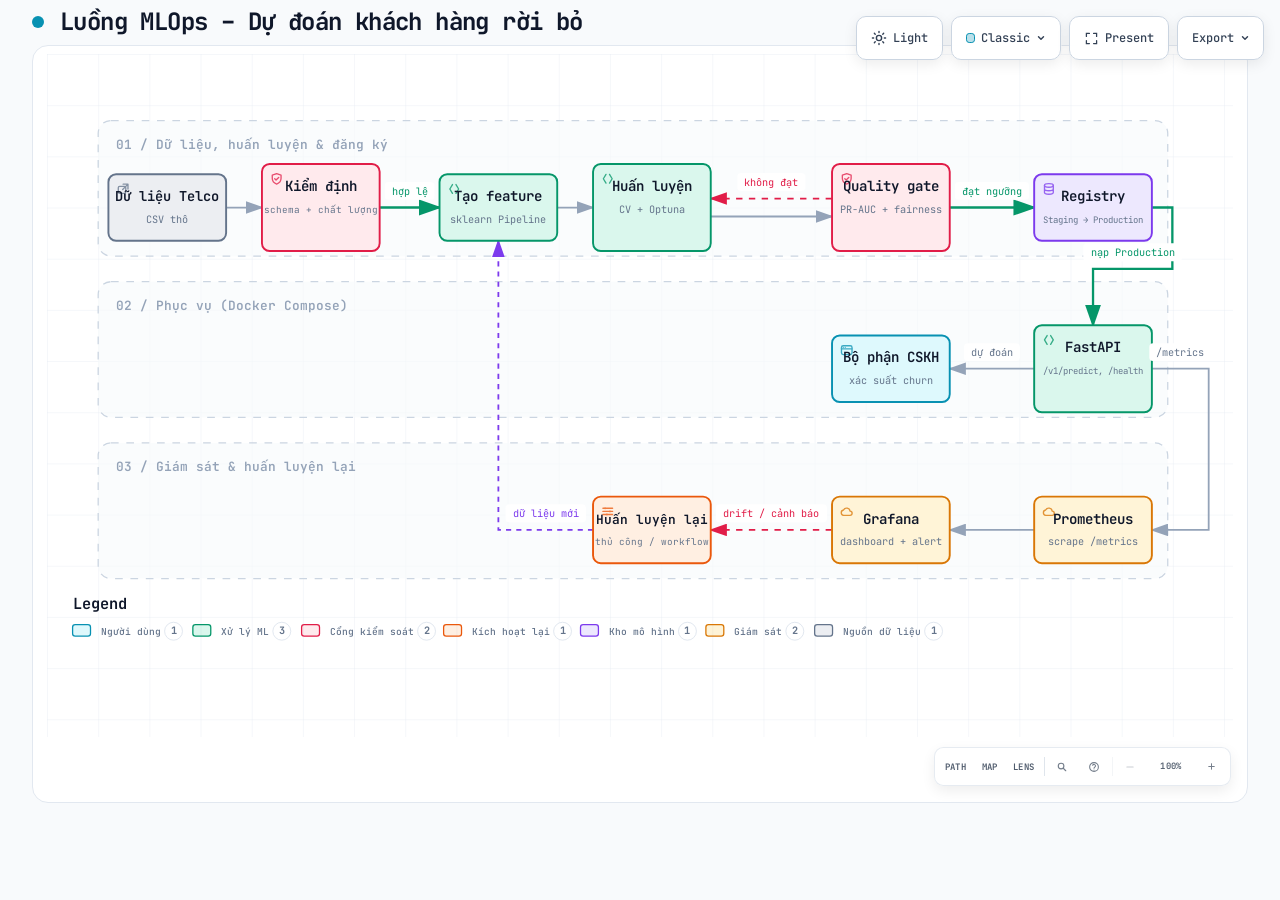
==== docs/mlops-flow.html @ de3ef6a4 "Initial project skeleton: training pipeline, API, compose stack, monitoring Co-Authored-By: Claude S" ====
<!DOCTYPE html>
<html lang="en" data-theme="dark" data-preset="classic">
<head>
  <meta charset="UTF-8">
  <meta name="viewport" content="width=device-width, initial-scale=1.0">
  <meta name="generator" content="archify 2.16.0">
  <title>Luồng MLOps – Dự đoán khách hàng rời bỏ Diagram</title>
  <script>
    // Resolve the theme before first paint so light-preference users don't
    // see a dark flash. The toolbar script below re-applies with UI state.
    (function () {
      try {
        var theme = null;
        try {
          var param = new URLSearchParams(window.location.search).get('theme');
          if (param === 'light' || param === 'dark') theme = param;
          if (new URLSearchParams(window.location.search).get('embed') === '1') {
            document.documentElement.setAttribute('data-embed', 'true');
          }
          if (new URLSearchParams(window.location.search).get('present') === '1') {
            document.documentElement.setAttribute('data-present', 'true');
          }
        } catch (_) {}
        if (!theme) {
          try { theme = localStorage.getItem('archify-theme'); } catch (_) {}
        }
        if (theme !== 'light' && theme !== 'dark') {
          theme = window.matchMedia('(prefers-color-scheme: light)').matches ? 'light' : 'dark';
        }
        document.documentElement.setAttribute('data-theme', theme);
      } catch (_) {}
    })();
  </script>
  <!-- Async font load: a blackholed network must not block first paint.
       The body font stack falls back to system monospace until it lands. -->
  <link rel="preconnect" href="https://fonts.gstatic.com" crossorigin>
  <link href="https://fonts.googleapis.com/css2?family=JetBrains+Mono:wght@400;500;600;700&display=swap"
        rel="stylesheet" media="print" onload="this.media='all'">
  <noscript>
    <link href="https://fonts.googleapis.com/css2?family=JetBrains+Mono:wght@400;500;600;700&display=swap" rel="stylesheet">
  </noscript>
  <style>
    /* ==========================================================
       THEME VARIABLES — switch by toggling [data-theme] on <html>
       ========================================================== */
    :root,
    [data-theme="dark"] {
      --bg: #020617;
      --grid: #1e293b;
      --text: #ffffff;
      --text-muted: #94a3b8;
      --text-dim: #475569;
      /* UI chrome and menu hints need more contrast than SVG .t-dim accents */
      --text-faint: #7d8da1;

      --panel: rgba(15, 23, 42, 0.5);
      --panel-border: #1e293b;
      --lane-fill: rgba(15, 23, 42, 0.22);
      --lane-stroke: #334155;

      --arrow: #64748b;
      --arrow-emphasis: #34d399;

      /* Opaque mask color used behind semi-transparent component fills
         so the arrows drawn underneath are properly hidden. */
      --mask: #0f172a;

      --frontend-fill:    rgba(8, 51, 68, 0.4);
      --frontend-stroke:  #22d3ee;
      --backend-fill:     rgba(6, 78, 59, 0.4);
      --backend-stroke:   #34d399;
      --database-fill:    rgba(76, 29, 149, 0.4);
      --database-stroke:  #a78bfa;
      --cloud-fill:       rgba(120, 53, 15, 0.3);
      --cloud-stroke:     #fbbf24;
      --security-fill:    rgba(136, 19, 55, 0.4);
      --security-stroke:  #fb7185;
      --messagebus-fill:  rgba(251, 146, 60, 0.3);
      --messagebus-stroke:#fb923c;
      --external-fill:    rgba(30, 41, 59, 0.5);
      --external-stroke:  #94a3b8;

      --toolbar-bg:       rgba(15, 23, 42, 0.8);
      --toolbar-border:   #334155;
      --toolbar-text:     #e2e8f0;
      --toolbar-hover:    rgba(15, 23, 42, 0.95);
      --toolbar-menu-bg:  #0f172a;
    }

    [data-theme="light"] {
      --bg: #f8fafc;
      --grid: #e2e8f0;
      --text: #0f172a;
      --text-muted: #64748b;
      --text-dim: #94a3b8;
      --text-faint: #64748b;

      --panel: #ffffff;
      --panel-border: #e2e8f0;
      --lane-fill: rgba(248, 250, 252, 0.65);
      --lane-stroke: #cbd5e1;

      --arrow: #94a3b8;
      --arrow-emphasis: #059669;

      --mask: #ffffff;

      --frontend-fill:    rgba(34, 211, 238, 0.15);
      --frontend-stroke:  #0891b2;
      --backend-fill:     rgba(52, 211, 153, 0.18);
      --backend-stroke:   #059669;
      --database-fill:    rgba(167, 139, 250, 0.2);
      --database-stroke:  #7c3aed;
      --cloud-fill:       rgba(251, 191, 36, 0.18);
      --cloud-stroke:     #d97706;
      --security-fill:    rgba(251, 113, 133, 0.15);
      --security-stroke:  #e11d48;
      --messagebus-fill:  rgba(251, 146, 60, 0.15);
      --messagebus-stroke:#ea580c;
      --external-fill:    rgba(148, 163, 184, 0.18);
      --external-stroke:  #64748b;

      --toolbar-bg:       rgba(255, 255, 255, 0.92);
      --toolbar-border:   #cbd5e1;
      --toolbar-text:     #334155;
      --toolbar-hover:    #ffffff;
      --toolbar-menu-bg:  #ffffff;
    }

    /* ==========================================================
       SIGNAL FLOW — an opt-in, motion-forward visual preset.
       The variables also target a standalone exported SVG, whose
       root carries data-preset and data-theme directly.
       ========================================================== */
    [data-preset="signal-flow"][data-theme="dark"] {
      --bg: #030711;
      --grid: #15233a;
      --panel: rgba(6, 14, 28, 0.78);
      --panel-border: #1d3350;
      --lane-fill: rgba(9, 22, 40, 0.5);
      --lane-stroke: #2c4564;
      --text: #f5fbff;
      --text-muted: #9eb0c7;
      --text-dim: #52667f;
      --text-faint: #7890ad;
      --mask: #07101e;
      --frontend-fill: rgba(6, 182, 212, 0.14);
      --frontend-stroke: #67e8f9;
      --backend-fill: rgba(16, 185, 129, 0.14);
      --backend-stroke: #5eead4;
      --database-fill: rgba(139, 92, 246, 0.16);
      --database-stroke: #c4b5fd;
      --cloud-fill: rgba(245, 158, 11, 0.13);
      --cloud-stroke: #fcd34d;
      --security-fill: rgba(244, 63, 94, 0.13);
      --security-stroke: #fda4af;
      --messagebus-fill: rgba(249, 115, 22, 0.13);
      --messagebus-stroke: #fdba74;
      --external-fill: rgba(71, 85, 105, 0.24);
      --external-stroke: #a5b4c7;
      --arrow: #7890ad;
      --arrow-emphasis: #2dd4bf;
      --toolbar-bg: rgba(7, 16, 30, 0.86);
      --toolbar-border: #29415f;
      --toolbar-menu-bg: #07101e;
    }

    [data-preset="signal-flow"][data-theme="light"] {
      --bg: #f4f9fc;
      --grid: #d4e5ee;
      --panel: rgba(255, 255, 255, 0.82);
      --panel-border: #bfd5e2;
      --lane-fill: rgba(232, 243, 248, 0.62);
      --lane-stroke: #a9c5d5;
      --text: #102638;
      --text-muted: #587287;
      --text-dim: #8aa2b4;
      --text-faint: #668397;
      --mask: #ffffff;
      --frontend-fill: rgba(6, 182, 212, 0.09);
      --frontend-stroke: #0789a1;
      --backend-fill: rgba(5, 150, 105, 0.09);
      --backend-stroke: #087f69;
      --database-fill: rgba(124, 58, 237, 0.09);
      --database-stroke: #7254c7;
      --cloud-fill: rgba(217, 119, 6, 0.08);
      --cloud-stroke: #b9670b;
      --security-fill: rgba(225, 29, 72, 0.08);
      --security-stroke: #c53a59;
      --messagebus-fill: rgba(234, 88, 12, 0.08);
      --messagebus-stroke: #c65f27;
      --external-fill: rgba(100, 116, 139, 0.1);
      --external-stroke: #607a8c;
      --arrow: #7b97aa;
      --arrow-emphasis: #0d9488;
    }

    /* ==========================================================
       BLUEPRINT — a review-first drafting preset for deployment,
       infrastructure, and technical design documentation. It keeps
       the same semantic palette and geometry while trading glow for
       precise grid contrast, squared materials, and drafting marks.
       ========================================================== */
    [data-preset="blueprint"][data-theme="dark"] {
      --bg: #06131f;
      --grid: #17425a;
      --panel: rgba(7, 27, 43, 0.9);
      --panel-border: #27627f;
      --lane-fill: rgba(10, 43, 66, 0.36);
      --lane-stroke: #34799a;
      --text: #e3f6ff;
      --text-muted: #91b8ca;
      --text-dim: #557e92;
      --text-faint: #739caf;
      --mask: #0a2031;
      --frontend-fill: rgba(26, 157, 193, 0.14);
      --frontend-stroke: #66d9ef;
      --backend-fill: rgba(31, 155, 124, 0.13);
      --backend-stroke: #69dfbd;
      --database-fill: rgba(120, 105, 196, 0.14);
      --database-stroke: #b4a8ff;
      --cloud-fill: rgba(197, 145, 43, 0.13);
      --cloud-stroke: #ffd166;
      --security-fill: rgba(199, 76, 104, 0.13);
      --security-stroke: #ff8da1;
      --messagebus-fill: rgba(207, 112, 49, 0.13);
      --messagebus-stroke: #ffad66;
      --external-fill: rgba(84, 119, 139, 0.18);
      --external-stroke: #a7cad9;
      --arrow: #78a3b7;
      --arrow-emphasis: #64dfc1;
      --toolbar-bg: rgba(7, 28, 45, 0.92);
      --toolbar-border: #34799a;
      --toolbar-text: #d8f3ff;
      --toolbar-hover: rgba(18, 58, 83, 0.95);
      --toolbar-menu-bg: #0a2031;
    }

    [data-preset="blueprint"][data-theme="light"] {
      --bg: #edf7fa;
      --grid: #b5d5e1;
      --panel: rgba(249, 253, 255, 0.94);
      --panel-border: #78aabd;
      --lane-fill: rgba(210, 232, 240, 0.42);
      --lane-stroke: #83b2c4;
      --text: #123344;
      --text-muted: #4e7486;
      --text-dim: #86a6b4;
      --text-faint: #668c9d;
      --mask: #f9fdff;
      --frontend-fill: rgba(8, 145, 178, 0.08);
      --frontend-stroke: #087f9c;
      --backend-fill: rgba(5, 128, 101, 0.08);
      --backend-stroke: #08755f;
      --database-fill: rgba(100, 75, 180, 0.08);
      --database-stroke: #6757a8;
      --cloud-fill: rgba(181, 120, 15, 0.08);
      --cloud-stroke: #a86609;
      --security-fill: rgba(190, 48, 80, 0.07);
      --security-stroke: #b32f50;
      --messagebus-fill: rgba(196, 81, 22, 0.07);
      --messagebus-stroke: #b65120;
      --external-fill: rgba(79, 112, 128, 0.08);
      --external-stroke: #506f7e;
      --arrow: #6d93a5;
      --arrow-emphasis: #087f69;
      --toolbar-bg: rgba(247, 252, 254, 0.94);
      --toolbar-border: #8ab5c5;
      --toolbar-text: #294f61;
      --toolbar-hover: #ffffff;
      --toolbar-menu-bg: #f9fdff;
    }

    /* ==========================================================
       EDITORIAL — a warm, publication-minded preset for design
       reviews, launch notes, and documentation. The diagram keeps
       the same semantic palette and exact geometry, but trades
       software chrome for paper, ink, ruled structure, and one
       restrained vermilion accent.
       ========================================================== */
    [data-preset="editorial"][data-theme="dark"] {
      --bg: #181611;
      --grid: #39342a;
      --panel: rgba(35, 31, 24, 0.96);
      --panel-border: #625a4a;
      --lane-fill: rgba(52, 46, 35, 0.46);
      --lane-stroke: #726957;
      --text: #f4eddf;
      --text-muted: #b9ae9b;
      --text-dim: #776e60;
      --text-faint: #9d917e;
      --mask: #231f18;
      --frontend-fill: rgba(43, 133, 142, 0.16);
      --frontend-stroke: #7fc6c7;
      --backend-fill: rgba(63, 132, 92, 0.16);
      --backend-stroke: #8fc29e;
      --database-fill: rgba(117, 91, 141, 0.17);
      --database-stroke: #c0a4d0;
      --cloud-fill: rgba(170, 119, 49, 0.16);
      --cloud-stroke: #d8ad68;
      --security-fill: rgba(157, 69, 65, 0.17);
      --security-stroke: #df9085;
      --messagebus-fill: rgba(174, 79, 42, 0.16);
      --messagebus-stroke: #df946f;
      --external-fill: rgba(126, 115, 96, 0.18);
      --external-stroke: #b8ad99;
      --arrow: #948978;
      --arrow-emphasis: #dd6b3d;
      --toolbar-bg: rgba(35, 31, 24, 0.92);
      --toolbar-border: #625a4a;
      --toolbar-text: #eee5d5;
      --toolbar-hover: #302a20;
      --toolbar-menu-bg: #231f18;
    }

    [data-preset="editorial"][data-theme="light"] {
      --bg: #f2eee5;
      --grid: #d8d0c2;
      --panel: rgba(251, 248, 241, 0.97);
      --panel-border: #c4b9a6;
      --lane-fill: rgba(229, 221, 207, 0.42);
      --lane-stroke: #b8aa94;
      --text: #242018;
      --text-muted: #6f6658;
      --text-dim: #a09788;
      --text-faint: #817767;
      --mask: #fbf8f1;
      --frontend-fill: rgba(31, 117, 126, 0.09);
      --frontend-stroke: #287e84;
      --backend-fill: rgba(42, 119, 75, 0.09);
      --backend-stroke: #397b53;
      --database-fill: rgba(105, 75, 130, 0.09);
      --database-stroke: #765d86;
      --cloud-fill: rgba(157, 103, 31, 0.1);
      --cloud-stroke: #9a671f;
      --security-fill: rgba(153, 58, 52, 0.09);
      --security-stroke: #9e463f;
      --messagebus-fill: rgba(182, 70, 27, 0.09);
      --messagebus-stroke: #ad4b25;
      --external-fill: rgba(101, 91, 75, 0.09);
      --external-stroke: #746b5e;
      --arrow: #8a806f;
      --arrow-emphasis: #bb4c23;
      --toolbar-bg: rgba(251, 248, 241, 0.94);
      --toolbar-border: #c4b9a6;
      --toolbar-text: #40392f;
      --toolbar-hover: #fffdf8;
      --toolbar-menu-bg: #fbf8f1;
    }

    * { margin: 0; padding: 0; box-sizing: border-box; }

    body {
      font-family: 'JetBrains Mono', ui-monospace, SFMono-Regular, Menlo, Consolas, 'DejaVu Sans Mono', 'Liberation Mono', 'Noto Sans Mono CJK SC', 'PingFang SC', 'Hiragino Sans GB', 'Microsoft YaHei', monospace;
      background: var(--bg);
      min-height: 100vh;
      padding: 2rem;
      color: var(--text);
      transition: background 0.2s ease, color 0.2s ease;
    }

    html[data-preset="signal-flow"] body {
      background-image:
        radial-gradient(circle at 18% -8%, rgba(34, 211, 238, 0.14), transparent 34rem),
        radial-gradient(circle at 92% 18%, rgba(139, 92, 246, 0.12), transparent 30rem);
      background-attachment: fixed;
    }
    html[data-preset="signal-flow"][data-theme="light"] body {
      background-image:
        radial-gradient(circle at 18% -8%, rgba(6, 182, 212, 0.12), transparent 34rem),
        radial-gradient(circle at 92% 18%, rgba(139, 92, 246, 0.08), transparent 30rem);
    }
    html[data-preset="blueprint"] body {
      background-image:
        linear-gradient(var(--grid) 1px, transparent 1px),
        linear-gradient(90deg, var(--grid) 1px, transparent 1px);
      background-size: 32px 32px;
      background-position: -1px -1px;
      background-attachment: fixed;
    }
    html[data-preset="editorial"] body {
      background-image:
        linear-gradient(90deg, transparent 0, transparent 5.4rem, color-mix(in srgb, var(--security-stroke) 18%, transparent) 5.4rem, color-mix(in srgb, var(--security-stroke) 18%, transparent) calc(5.4rem + 1px), transparent calc(5.4rem + 1px)),
        repeating-linear-gradient(0deg, transparent 0, transparent 31px, color-mix(in srgb, var(--grid) 36%, transparent) 31px, color-mix(in srgb, var(--grid) 36%, transparent) 32px);
      background-attachment: fixed;
    }

    /* Gallery/embed mode keeps the generated artifact as the source of truth
       while presenting only its diagram surface inside a proof card. */
    html[data-embed="true"] body {
      min-height: 0;
      padding: 0;
      overflow: hidden;
      background: var(--bg);
      background-image: none;
    }
    html[data-embed="true"] .toolbar,
    html[data-embed="true"] .header,
    html[data-embed="true"] .cards,
    html[data-embed="true"] .diagram-nav,
    html[data-embed="true"] .overview-map,
    html[data-embed="true"] .focus-chip,
    html[data-embed="true"] .route-probe,
    html[data-embed="true"] .semantic-lens,
    html[data-embed="true"] .diagram-guide,
    html[data-embed="true"] .node-finder,
    html[data-embed="true"] .guided-views { display: none !important; }
    html[data-embed="true"] .container { max-width: none; }
    html[data-embed="true"] .diagram-container {
      padding: 0.5rem;
      border: 0;
      border-radius: 0;
      box-shadow: none;
    }
    html[data-embed="true"] .diagram-container svg { min-width: 0; }

    /* Share Chapter Cue lives in the HTML viewer layer, not inside the SVG.
       It gives one-shot embeds a title, authored note, truthful stop order,
       and lifecycle state while canonical diagram geometry stays untouched. */
    .share-chapter-cue { display: none; }
    html[data-embed="true"][data-share-playback="true"] .share-chapter-cue:not([hidden]),
    html[data-embed="true"][data-share-moment="true"] .share-chapter-cue:not([hidden]) {
      position: absolute;
      z-index: 18;
      top: 0.85rem;
      left: 50%;
      display: grid;
      grid-template-columns: auto minmax(9rem, 13.5rem) minmax(0, 1fr);
      align-items: center;
      gap: 0.45rem 0.85rem;
      width: min(52rem, calc(100% - 1.5rem));
      min-height: 3.35rem;
      padding: 0.55rem 0.75rem 0.65rem;
      overflow: hidden;
      border: 1px solid color-mix(in srgb, var(--frontend-stroke) 42%, var(--toolbar-border));
      border-radius: 0.75rem;
      background:
        linear-gradient(115deg, color-mix(in srgb, var(--frontend-fill) 52%, transparent), transparent 45%),
        color-mix(in srgb, var(--toolbar-menu-bg) 92%, transparent);
      color: var(--toolbar-text);
      box-shadow: 0 14px 42px rgba(0, 0, 0, 0.3), inset 0 1px 0 rgba(255, 255, 255, 0.045);
      backdrop-filter: blur(16px);
      pointer-events: none;
      animation: archify-share-cue-enter 280ms cubic-bezier(0.22, 1, 0.36, 1) both;
    }
    html[data-preset="blueprint"] .share-chapter-cue {
      border-radius: 0.2rem;
      background:
        linear-gradient(90deg, color-mix(in srgb, var(--frontend-fill) 46%, transparent), transparent 36%),
        var(--toolbar-menu-bg);
      box-shadow: 0 10px 28px rgba(0, 0, 0, 0.2);
      backdrop-filter: none;
    }
    html[data-preset="editorial"] .share-chapter-cue {
      border-color: var(--panel-border);
      background:
        linear-gradient(90deg, color-mix(in srgb, var(--security-fill) 58%, transparent), transparent 42%),
        var(--toolbar-menu-bg);
      box-shadow: 0 10px 30px color-mix(in srgb, #000 18%, transparent);
      backdrop-filter: none;
    }
    html[data-preset="editorial"] .share-chapter-state { color: var(--arrow-emphasis); }
    html[data-preset="editorial"] .share-chapter-state::before {
      border-radius: 0;
      box-shadow: none;
      transform: rotate(45deg) scale(0.8);
    }
    .share-chapter-index {
      display: grid;
      gap: 0.12rem;
      min-width: 5rem;
      padding-right: 0.75rem;
      border-right: 1px solid var(--toolbar-border);
    }
    .share-chapter-state {
      display: inline-flex;
      align-items: center;
      gap: 0.36rem;
      color: var(--frontend-stroke);
      font-size: 0.5rem;
      font-weight: 800;
      letter-spacing: 0.14em;
      text-transform: uppercase;
    }
    .share-chapter-state::before {
      width: 0.38rem;
      height: 0.38rem;
      border-radius: 50%;
      background: currentColor;
      box-shadow: 0 0 10px currentColor;
      content: '';
    }
    .share-chapter-cue[data-state="playing"] .share-chapter-state::before {
      animation: archify-share-cue-pulse 1.15s ease-in-out infinite;
    }
    .share-chapter-count {
      color: var(--text-faint);
      font-size: 0.5rem;
      font-weight: 700;
      letter-spacing: 0.08em;
      text-transform: uppercase;
    }
    .share-chapter-copy { min-width: 0; }
    .share-chapter-copy strong,
    .share-chapter-copy small,
    .share-chapter-route {
      display: block;
      overflow: hidden;
      text-overflow: ellipsis;
      white-space: nowrap;
    }
    .share-chapter-copy strong {
      color: var(--toolbar-text);
      font-size: 0.6875rem;
      line-height: 1.35;
    }
    .share-chapter-copy small {
      margin-top: 0.08rem;
      color: var(--text-muted);
      font-size: 0.5rem;
      line-height: 1.35;
    }
    .share-chapter-route {
      color: color-mix(in srgb, var(--frontend-stroke) 76%, var(--text-muted));
      font-size: 0.5625rem;
      font-weight: 650;
      letter-spacing: 0.015em;
      text-align: right;
    }
    .share-chapter-progress {
      position: absolute;
      right: 0;
      bottom: 0;
      left: 0;
      height: 2px;
      overflow: hidden;
      background: color-mix(in srgb, var(--toolbar-border) 72%, transparent);
    }
    .share-chapter-progress span {
      display: block;
      width: 100%;
      height: 100%;
      background: linear-gradient(90deg, var(--frontend-stroke), var(--database-stroke));
      box-shadow: 0 0 12px var(--frontend-stroke);
      transform: scaleX(0);
      transform-origin: left center;
    }

    /* Presentation Stage is a viewer-only layer: it gives the live diagram
       the viewport while keeping guided views, theme, focus, and exports real.
       Embed mode wins when both query parameters are present. */
    html[data-present="true"]:not([data-embed="true"]) body {
      height: 100dvh;
      min-height: 0;
      padding: 1rem;
      overflow: hidden;
    }
    html[data-present="true"]:not([data-embed="true"]) .container {
      display: flex;
      flex-direction: column;
      gap: 0.75rem;
      width: 100%;
      max-width: none;
      height: calc(100dvh - 2rem);
    }
    html[data-present="true"]:not([data-embed="true"]) .header {
      flex: none;
      min-width: 0;
      margin: 0;
      padding-right: 23rem;
    }
    html[data-present="true"]:not([data-embed="true"]) .header-row { margin-bottom: 0.25rem; }
    html[data-present="true"]:not([data-embed="true"]) .subtitle {
      overflow: hidden;
      text-overflow: ellipsis;
      white-space: nowrap;
    }
    html[data-present="true"]:not([data-embed="true"]) .guided-views {
      flex: none;
      margin-bottom: 0;
    }
    html[data-present="true"]:not([data-embed="true"]) .diagram-container {
      display: flex;
      flex: 1 1 auto;
      align-items: center;
      justify-content: center;
      min-height: 0;
      padding: 0.75rem;
      padding-bottom: calc(0.75rem + var(--archify-nav-reserve));
    }
    html[data-present="true"]:not([data-embed="true"]) .diagram-container > svg {
      flex: 1 1 auto;
      height: 100%;
      min-height: 0;
      width: 100%;
      min-width: 0;
    }
    html[data-present="true"]:not([data-embed="true"]) .cards { display: none; }
    html[data-present="true"]:not([data-embed="true"]) #btn-present {
      border-color: var(--frontend-stroke);
      color: var(--frontend-stroke);
    }

    /* The reader owns only the outer scale. Wide diagrams keep one authored
       SVG/viewBox while the runtime chooses a desktop width from the actual
       vertical budget. This avoids device-specific files and breakpoint
       jumps between a laptop and a tall monitor. */
    .container {
      width: 100%;
      max-width: var(--archify-reader-width, 1440px);
      margin: 0 auto;
    }
    @media (min-width: 768px) and (max-height: 920px) {
      .header { margin-bottom: 1rem; }
      .diagram-container { padding: 1rem; }
      .cards { margin-top: 1rem; }
      .card { padding: 1rem; }
    }

    .header { margin-bottom: 1.5rem; padding-right: 29.5rem; }

    html[data-preset="signal-flow"] .header,
    html[data-preset="blueprint"] .header,
    html[data-preset="editorial"] .header { padding-right: 29.5rem; }

    .header-row {
      display: flex;
      align-items: center;
      gap: 1rem;
      margin-bottom: 0.5rem;
    }

    .pulse-dot {
      width: 12px;
      height: 12px;
      background: var(--frontend-stroke);
      border-radius: 50%;
      animation: none;
    }

    html[data-motion-capable="true"] .pulse-dot { animation: pulse 2s infinite; }

    @keyframes pulse {
      0%, 100% { opacity: 1; }
      50% { opacity: 0.5; }
    }

    h1 {
      font-size: 1.5rem;
      font-weight: 700;
      letter-spacing: -0.025em;
    }

    .subtitle {
      color: var(--text-muted);
      font-size: 0.875rem;
      margin-left: 1.75rem;
    }

    html[data-preset="signal-flow"] .header-row::after {
      content: attr(data-preset-badge-signal-flow);
      margin-left: auto;
      color: var(--frontend-stroke);
      border: 1px solid var(--frontend-stroke);
      border-radius: 999px;
      padding: 0.28rem 0.6rem;
      font-size: 0.625rem;
      letter-spacing: 0.12em;
      opacity: 0.82;
      box-shadow: 0 0 20px rgba(34, 211, 238, 0.12);
      white-space: nowrap;
    }

    html[data-preset="blueprint"] .pulse-dot {
      width: 10px;
      height: 10px;
      border: 1px solid var(--frontend-stroke);
      border-radius: 1px;
      background: transparent;
      box-shadow: inset 0 0 0 2px var(--bg);
      transform: rotate(45deg);
      animation: none;
    }
    html[data-preset="blueprint"] .header-row::after {
      content: attr(data-preset-badge-blueprint);
      margin-left: auto;
      padding: 0.28rem 0.55rem;
      border-top: 1px solid var(--frontend-stroke);
      border-bottom: 1px solid var(--frontend-stroke);
      color: var(--frontend-stroke);
      font-size: 0.5625rem;
      font-weight: 700;
      letter-spacing: 0.14em;
      white-space: nowrap;
    }

    html[data-preset="editorial"] h1,
    html[data-preset="editorial"] .card h3 {
      font-family: Georgia, 'Times New Roman', 'Songti SC', STSong, serif;
      letter-spacing: -0.02em;
    }
    html[data-preset="editorial"] h1 { font-size: 1.72rem; font-weight: 600; }
    html[data-preset="editorial"] .pulse-dot {
      width: 9px;
      height: 9px;
      border: 1px solid var(--arrow-emphasis);
      border-radius: 0;
      background: var(--arrow-emphasis);
      box-shadow: 0 0 0 3px color-mix(in srgb, var(--arrow-emphasis) 14%, transparent);
      transform: rotate(45deg);
      animation: none;
    }
    html[data-preset="editorial"] .header-row::after {
      content: attr(data-preset-badge-editorial);
      margin-left: auto;
      padding: 0.32rem 0 0.24rem;
      border-bottom: 2px solid var(--arrow-emphasis);
      color: var(--arrow-emphasis);
      font-family: Georgia, 'Times New Roman', serif;
      font-size: 0.625rem;
      font-style: italic;
      font-weight: 600;
      letter-spacing: 0.08em;
      white-space: nowrap;
    }

    .diagram-container {
      --archify-nav-reserve: 0px;
      background: var(--panel);
      border-radius: 1rem;
      border: 1px solid var(--panel-border);
      padding: 1.5rem;
      padding-bottom: calc(1.5rem + var(--archify-nav-reserve));
      overflow: hidden;
      position: relative;
    }

    html[data-preset="signal-flow"] .diagram-container {
      position: relative;
      overflow: hidden;
      background: linear-gradient(180deg, rgba(8, 20, 38, 0.82), rgba(3, 8, 18, 0.94));
      box-shadow: inset 0 1px 0 rgba(255, 255, 255, 0.04), 0 28px 80px rgba(0, 0, 0, 0.34);
    }
    html[data-preset="signal-flow"][data-theme="light"] .diagram-container {
      background: linear-gradient(180deg, rgba(255, 255, 255, 0.9), rgba(237, 246, 250, 0.94));
      box-shadow: inset 0 1px 0 rgba(255, 255, 255, 0.72), 0 24px 60px rgba(45, 78, 99, 0.12);
    }
    html[data-preset="blueprint"] .diagram-container {
      border-color: var(--panel-border);
      border-radius: 0.35rem;
      background: var(--panel);
      box-shadow:
        inset 0 0 0 1px color-mix(in srgb, var(--panel-border) 34%, transparent),
        0 18px 48px rgba(0, 0, 0, 0.16);
    }
    html[data-preset="blueprint"] .diagram-container::after {
      content: "";
      position: absolute;
      z-index: 10;
      inset: 0.7rem;
      pointer-events: none;
      background:
        linear-gradient(var(--frontend-stroke), var(--frontend-stroke)) left top / 1.35rem 1px no-repeat,
        linear-gradient(var(--frontend-stroke), var(--frontend-stroke)) left top / 1px 1.35rem no-repeat,
        linear-gradient(var(--frontend-stroke), var(--frontend-stroke)) right top / 1.35rem 1px no-repeat,
        linear-gradient(var(--frontend-stroke), var(--frontend-stroke)) right top / 1px 1.35rem no-repeat,
        linear-gradient(var(--frontend-stroke), var(--frontend-stroke)) left bottom / 1.35rem 1px no-repeat,
        linear-gradient(var(--frontend-stroke), var(--frontend-stroke)) left bottom / 1px 1.35rem no-repeat,
        linear-gradient(var(--frontend-stroke), var(--frontend-stroke)) right bottom / 1.35rem 1px no-repeat,
        linear-gradient(var(--frontend-stroke), var(--frontend-stroke)) right bottom / 1px 1.35rem no-repeat;
      opacity: 0.58;
    }
    html[data-preset="editorial"] .diagram-container {
      overflow: hidden;
      border-color: var(--panel-border);
      border-radius: 0.38rem;
      background:
        linear-gradient(90deg, color-mix(in srgb, var(--security-fill) 58%, transparent), transparent 12%),
        var(--panel);
      box-shadow:
        0 1px 0 color-mix(in srgb, var(--text) 6%, transparent),
        0 18px 48px color-mix(in srgb, #000 19%, transparent);
    }
    html[data-preset="editorial"] .diagram-container::after {
      position: absolute;
      z-index: 10;
      top: 0.72rem;
      right: 1.25rem;
      padding: 0.2rem 0.52rem;
      border: 1px solid var(--panel-border);
      background: var(--panel);
      color: var(--arrow-emphasis);
      content: attr(data-preset-badge-editorial-plate);
      font-family: Georgia, 'Times New Roman', serif;
      font-size: 0.52rem;
      font-style: italic;
      font-weight: 600;
      letter-spacing: 0.09em;
      pointer-events: none;
    }
    html[data-embed="true"][data-preset="editorial"] .diagram-container::after { display: none; }
    html[data-motion-capable="true"][data-preset="signal-flow"][data-ambient-motion="running"] .diagram-container::before {
      content: "";
      position: absolute;
      inset: 0;
      pointer-events: none;
      background: linear-gradient(115deg, transparent 28%, rgba(103, 232, 249, 0.035) 48%, transparent 68%);
      transform: translateX(-70%);
      animation: archify-signal-scan 4.8s ease-in-out 1 both;
    }

    /* Motion Governor gives the reader a real static state and gives the
       strongest semantic action the only motion budget. Atmosphere resets to
       its authored base instead of freezing mid-cycle. Static artifacts never
       start a decorative pulse or scan. */
    html:not([data-motion-capable="true"]) svg[data-animation="trace"] [data-animate] {
      animation: none !important;
    }
    html[data-motion="still"] .pulse-dot,
    html[data-motion="still"] .diagram-container::before,
    html[data-motion="still"] svg[data-animation="trace"] [data-animate],
    html[data-motion-owner] .pulse-dot,
    html[data-motion-owner] .diagram-container::before,
    html[data-motion-owner] svg[data-animation="trace"] [data-animate],
    html[data-embed="true"] .pulse-dot,
    html[data-embed="true"] .diagram-container::before,
    html[data-share-playback="true"] .pulse-dot,
    html[data-share-playback="true"] .diagram-container::before,
    html[data-document-hidden="true"] .pulse-dot,
    html[data-document-hidden="true"] .diagram-container::before,
    html[data-document-hidden="true"] svg[data-animation="trace"] [data-animate] {
      animation: none !important;
    }
    html[data-motion="still"] .diagram-container::before,
    html[data-motion-owner] .diagram-container::before,
    html[data-embed="true"] .diagram-container::before,
    html[data-share-playback="true"] .diagram-container::before {
      opacity: 0;
    }
    html[data-motion="still"] .guided-view-progress span,
    html[data-motion="still"] .guided-story-caption,
    html[data-motion="still"] .story-trail-flow,
    html[data-motion="still"] .intent-trace-flow,
    html[data-motion="still"] .route-probe-flow,
    html[data-motion="still"] .route-journey-flow,
    html[data-motion="still"] .semantic-lens-flow,
    html[data-motion="still"] .diagram-guide,
    html[data-motion="still"] [data-story-step],
    html[data-motion="still"] .overview-map-live,
    html[data-motion="still"] .guided-view-stop,
    html[data-motion="still"] .share-chapter-cue,
    html[data-motion="still"] .share-chapter-state::before,
    html[data-motion="still"] .share-chapter-progress span,
    html[data-document-hidden="true"] .guided-view-progress span,
    html[data-document-hidden="true"] .story-trail-flow,
    html[data-document-hidden="true"] .intent-trace-flow,
    html[data-document-hidden="true"] .route-probe-flow,
    html[data-document-hidden="true"] .route-journey-flow,
    html[data-document-hidden="true"] .semantic-lens-flow,
    html[data-document-hidden="true"] .diagram-guide,
    html[data-document-hidden="true"] [data-story-step],
    html[data-document-hidden="true"] .overview-map-live,
    html[data-document-hidden="true"] .guided-view-stop,
    html[data-document-hidden="true"] .share-chapter-cue,
    html[data-document-hidden="true"] .share-chapter-state::before,
    html[data-document-hidden="true"] .share-chapter-progress span {
      animation: none !important;
    }
    html[data-motion="still"] .guided-view-progress span {
      transform: scaleX(1) !important;
    }
    html[data-motion="still"] svg[data-story-playing="true"] .story-trail-flow {
      stroke-dasharray: none;
      stroke-dashoffset: 0;
      opacity: 0.55;
    }
    html[data-motion="still"] .intent-trace-flow,
    html[data-motion="still"] .route-probe-flow {
      stroke-dasharray: none;
      stroke-dashoffset: 0;
      opacity: 0.72;
    }
    html[data-motion="still"] .route-journey-overlay,
    html[data-document-hidden="true"] .route-journey-overlay { display: none !important; }
    html[data-motion="still"] .relationship-pulse-overlay,
    html[data-motion="still"] .story-carrier-overlay,
    html[data-document-hidden="true"] .story-carrier-overlay { display: none !important; }
    html[data-motion="still"] .chapter-handoff-overlay { display: none !important; }
    html[data-motion="still"] .chapter-handoff-anchor { animation: none !important; }
    html[data-motion="still"] .guided-view-chapter,
    html[data-motion="still"] svg [data-node-id],
    html[data-motion="still"] svg [data-edge-from],
    html[data-motion="still"] svg [data-detail],
    html[data-motion="still"] svg [data-detail-anchor],
    html[data-motion="still"] svg [data-legend-hit],
    html[data-motion="still"] svg {
      transition: none !important;
    }

    svg {
      width: 100%;
      min-width: min(900px, 100%);
      display: block;
      transform-origin: 0 0;
      transition: transform 0.18s ease;
    }

    .diagram-container.is-camera-moving svg {
      transition: transform 0.42s cubic-bezier(0.22, 1, 0.36, 1);
    }
    .diagram-container.is-camera-transaction svg { transition: none; }
    .diagram-container.is-pannable { cursor: grab; }
    .diagram-container.is-panning { cursor: grabbing; user-select: none; }
    .diagram-container.is-panning svg { transition: none; }

    .diagram-nav {
      position: absolute;
      right: 1rem;
      bottom: 1rem;
      z-index: 12;
      display: inline-flex;
      align-items: center;
      max-width: calc(100% - 2rem);
      padding: 0.15rem;
      gap: 0;
      overflow-x: auto;
      border: 1px solid color-mix(in srgb, var(--toolbar-border) 48%, transparent);
      border-radius: 0.58rem;
      background: color-mix(in srgb, var(--toolbar-bg) 82%, transparent);
      box-shadow: 0 5px 14px rgba(0, 0, 0, 0.07);
      backdrop-filter: blur(10px);
      scrollbar-width: none;
    }
    .diagram-nav::-webkit-scrollbar { display: none; }
    .diagram-nav button,
    .focus-chip button,
    .guided-views button {
      border: 0;
      background: transparent;
      color: var(--toolbar-text);
      font: inherit;
      cursor: pointer;
    }
    .diagram-nav button {
      min-width: 2rem;
      height: 2rem;
      padding: 0 0.35rem;
      border-radius: 0.35rem;
      color: color-mix(in srgb, var(--toolbar-text) 68%, transparent);
      font-size: 0.56rem;
      font-weight: 600;
      letter-spacing: 0.02em;
      transition: background 0.15s, color 0.15s;
    }
    .diagram-nav button:hover,
    .diagram-nav button:focus-visible,
    .focus-chip button:hover,
    .focus-chip button:focus-visible,
    .guided-views button:hover,
    .guided-views button:focus-visible { background: var(--toolbar-hover); }
    .diagram-nav button:focus-visible,
    .focus-chip button:focus-visible,
    .guided-views button:focus-visible {
      outline: 2px solid var(--frontend-stroke);
      outline-offset: 1px;
    }
    .diagram-nav button:disabled { opacity: 0.38; cursor: default; }
    .diagram-nav button:disabled:hover { background: transparent; }
    .diagram-nav #btn-route-probe,
    .diagram-nav #btn-overview-map,
    .diagram-nav #btn-semantic-lens {
      min-width: auto;
      padding-inline: 0.5rem;
      color: color-mix(in srgb, var(--toolbar-text) 86%, transparent);
      font-weight: 650;
    }
    .diagram-nav #btn-node-finder,
    .diagram-nav [data-view="out"] {
      position: relative;
      margin-left: 0.25rem;
    }
    .diagram-nav #btn-node-finder::before,
    .diagram-nav [data-view="out"]::before {
      position: absolute;
      top: 0.4rem;
      bottom: 0.4rem;
      left: -0.13rem;
      width: 1px;
      background: color-mix(in srgb, var(--toolbar-border) 62%, transparent);
      content: "";
      pointer-events: none;
    }
    .diagram-nav-icon {
      display: block;
      width: 0.72rem;
      height: 0.72rem;
      margin: auto;
      background: currentColor;
      -webkit-mask-position: center;
      -webkit-mask-repeat: no-repeat;
      -webkit-mask-size: contain;
      mask-position: center;
      mask-repeat: no-repeat;
      mask-size: contain;
    }
    .diagram-nav-icon.find {
      -webkit-mask-image: url("data:image/svg+xml,%3Csvg xmlns='http://www.w3.org/2000/svg' viewBox='0 0 20 20'%3E%3Ccircle cx='8.5' cy='8.5' r='4.5' fill='none' stroke='black' stroke-width='1.8'/%3E%3Cpath d='m12 12 4 4' fill='none' stroke='black' stroke-width='1.8' stroke-linecap='round'/%3E%3C/svg%3E");
      mask-image: url("data:image/svg+xml,%3Csvg xmlns='http://www.w3.org/2000/svg' viewBox='0 0 20 20'%3E%3Ccircle cx='8.5' cy='8.5' r='4.5' fill='none' stroke='black' stroke-width='1.8'/%3E%3Cpath d='m12 12 4 4' fill='none' stroke='black' stroke-width='1.8' stroke-linecap='round'/%3E%3C/svg%3E");
    }
    .diagram-nav-icon.guide {
      -webkit-mask-image: url("data:image/svg+xml,%3Csvg xmlns='http://www.w3.org/2000/svg' viewBox='0 0 20 20'%3E%3Ccircle cx='10' cy='10' r='7' fill='none' stroke='black' stroke-width='1.7'/%3E%3Cpath d='M7.8 7.3a2.4 2.4 0 014.6.9c0 1.8-2.4 2-2.4 3.7M10 14.9h.01' fill='none' stroke='black' stroke-width='1.7' stroke-linecap='round'/%3E%3C/svg%3E");
      mask-image: url("data:image/svg+xml,%3Csvg xmlns='http://www.w3.org/2000/svg' viewBox='0 0 20 20'%3E%3Ccircle cx='10' cy='10' r='7' fill='none' stroke='black' stroke-width='1.7'/%3E%3Cpath d='M7.8 7.3a2.4 2.4 0 014.6.9c0 1.8-2.4 2-2.4 3.7M10 14.9h.01' fill='none' stroke='black' stroke-width='1.7' stroke-linecap='round'/%3E%3C/svg%3E");
    }
    .diagram-nav-icon.minus {
      -webkit-mask-image: url("data:image/svg+xml,%3Csvg xmlns='http://www.w3.org/2000/svg' viewBox='0 0 20 20'%3E%3Cpath d='M5 10h10' fill='none' stroke='black' stroke-width='1.8' stroke-linecap='round'/%3E%3C/svg%3E");
      mask-image: url("data:image/svg+xml,%3Csvg xmlns='http://www.w3.org/2000/svg' viewBox='0 0 20 20'%3E%3Cpath d='M5 10h10' fill='none' stroke='black' stroke-width='1.8' stroke-linecap='round'/%3E%3C/svg%3E");
    }
    .diagram-nav-icon.plus {
      -webkit-mask-image: url("data:image/svg+xml,%3Csvg xmlns='http://www.w3.org/2000/svg' viewBox='0 0 20 20'%3E%3Cpath d='M10 5v10M5 10h10' fill='none' stroke='black' stroke-width='1.8' stroke-linecap='round'/%3E%3C/svg%3E");
      mask-image: url("data:image/svg+xml,%3Csvg xmlns='http://www.w3.org/2000/svg' viewBox='0 0 20 20'%3E%3Cpath d='M10 5v10M5 10h10' fill='none' stroke='black' stroke-width='1.8' stroke-linecap='round'/%3E%3C/svg%3E");
    }
    .diagram-nav [data-view="reset"] {
      display: inline-flex;
      align-items: center;
      justify-content: center;
      gap: 0.2rem;
      min-width: 3.1rem;
      padding-inline: 0.35rem;
    }
    .diagram-nav [data-view="reset"][data-detail-visible] {
      min-width: 3.8rem;
    }
    .diagram-nav-detail {
      color: color-mix(in srgb, var(--toolbar-text) 52%, transparent);
      font-size: 0.44rem;
      font-weight: 700;
      line-height: 1;
      letter-spacing: 0.07em;
    }
    .diagram-nav-percent {
      color: color-mix(in srgb, var(--toolbar-text) 84%, transparent);
      font-size: 0.55rem;
      font-weight: 650;
      line-height: 1;
    }
    .diagram-container[data-camera-indicator="true"] .diagram-nav-detail,
    .diagram-container[data-camera-indicator="true"] .diagram-nav-percent { color: var(--frontend-stroke); }
    .diagram-nav #btn-diagram-guide[aria-expanded="true"] {
      color: var(--cloud-stroke);
      background: var(--toolbar-hover);
    }

    /* Semantic Radar is a deliberately simplified, viewer-only overview. It
       uses authored node bounds and the live camera viewport rather than
       cloning the canonical SVG, so IDs, filters, animation, and export state
       stay singular and deterministic. */
    .overview-map {
      position: absolute;
      right: 1rem;
      bottom: calc(4.15rem + var(--archify-nav-reserve));
      z-index: 12;
      width: 11.25rem;
      overflow: hidden;
      border: 1px solid color-mix(in srgb, var(--frontend-stroke) 52%, var(--toolbar-border));
      border-radius: 0.78rem;
      background: var(--toolbar-menu-bg);
      color: var(--toolbar-text);
      box-shadow: 0 16px 42px rgba(0, 0, 0, 0.3);
      backdrop-filter: blur(16px);
      font-size: 0.625rem;
    }
    .overview-map[hidden] { display: none; }
    .overview-map[data-docked="true"] {
      position: fixed;
      right: var(--archify-radar-right, 1rem);
      top: var(--archify-radar-top, 1rem);
      bottom: auto;
    }
    .overview-map[data-docked="true"][data-dock-side="left"] {
      right: auto;
      left: var(--archify-radar-left, 1rem);
    }
    html[data-preset="blueprint"] .overview-map { border-radius: 0.28rem; }
    .overview-map-head {
      display: grid;
      grid-template-columns: auto minmax(0, 1fr) auto;
      align-items: center;
      gap: 0.45rem;
      min-height: 2.25rem;
      padding: 0.42rem 0.48rem 0.38rem 0.55rem;
      border-bottom: 1px solid var(--toolbar-border);
      background: linear-gradient(110deg, color-mix(in srgb, var(--frontend-fill) 45%, transparent), transparent 68%);
      cursor: grab;
      touch-action: none;
      user-select: none;
    }
    .overview-map[data-panel-dragging="true"] .overview-map-head { cursor: grabbing; }
    .overview-map[data-placement-invalid="true"] {
      border-color: var(--security-stroke);
      box-shadow: 0 0 0 2px color-mix(in srgb, var(--security-stroke) 34%, transparent), 0 16px 42px rgba(0, 0, 0, 0.3);
    }
    .overview-map[data-compact="true"] {
      width: 7.4rem;
    }
    .overview-map[data-compact="true"] .overview-map-head {
      grid-template-columns: minmax(0, 1fr) auto;
      gap: 0.24rem;
      min-height: 1.5rem;
      padding: 0.05rem 0.16rem 0.05rem 0.32rem;
      border-bottom: 0;
    }
    .overview-map[data-compact="true"] .overview-map-live,
    .overview-map[data-compact="true"] .overview-map-copy,
    .overview-map[data-compact="true"] .overview-map-surface,
    .overview-map[data-compact="true"] .overview-map-hint {
      display: none;
    }
    .overview-map[data-compact="true"] .overview-map-expand { display: inline-flex; }
    .overview-map[data-compact="true"] .overview-map-close {
      width: 1.15rem;
      height: 1.15rem;
      font-size: 0.72rem;
    }
    .overview-map-live {
      width: 0.42rem;
      height: 0.42rem;
      border-radius: 50%;
      background: var(--backend-stroke);
      box-shadow: 0 0 0 0 color-mix(in srgb, var(--backend-stroke) 52%, transparent);
      animation: archify-radar-live 2.4s ease-out infinite;
    }
    .overview-map-copy { min-width: 0; line-height: 1.1; }
    .overview-map-copy strong {
      display: block;
      overflow: hidden;
      color: var(--frontend-stroke);
      font-size: 0.59rem;
      letter-spacing: 0.12em;
      text-transform: uppercase;
      white-space: nowrap;
      text-overflow: ellipsis;
    }
    .overview-map-copy small {
      display: block;
      margin-top: 0.18rem;
      overflow: hidden;
      color: var(--text-faint);
      font-size: 0.52rem;
      letter-spacing: 0.04em;
      white-space: nowrap;
      text-overflow: ellipsis;
    }
    .overview-map-expand {
      display: none;
      align-items: center;
      justify-content: center;
      min-width: 0;
      height: 1.2rem;
      padding: 0 0.34rem;
      overflow: hidden;
      border: 0;
      border-radius: 0.3rem;
      background: transparent;
      color: var(--frontend-stroke);
      font: inherit;
      font-size: 0.49rem;
      font-weight: 700;
      letter-spacing: 0.06em;
      text-transform: uppercase;
      white-space: nowrap;
      cursor: pointer;
    }
    .overview-map-close {
      width: 1.55rem;
      height: 1.55rem;
      padding: 0;
      border: 0;
      border-radius: 0.34rem;
      background: transparent;
      color: var(--toolbar-text);
      font: inherit;
      font-size: 0.9rem;
      cursor: pointer;
    }
    .overview-map-expand:hover,
    .overview-map-expand:focus-visible,
    .overview-map-close:hover,
    .overview-map-close:focus-visible { background: var(--toolbar-hover); }
    .overview-map-expand:focus-visible,
    .overview-map-close:focus-visible,
    .overview-map-surface:focus-visible,
    .overview-map-node:focus-visible {
      outline: 2px solid var(--frontend-stroke);
      outline-offset: 1px;
    }
    .overview-map-surface {
      position: relative;
      height: 7rem;
      margin: 0.42rem;
      overflow: hidden;
      border: 1px solid color-mix(in srgb, var(--panel-border) 72%, transparent);
      border-radius: 0.42rem;
      background:
        linear-gradient(color-mix(in srgb, var(--panel-border) 26%, transparent) 1px, transparent 1px),
        linear-gradient(90deg, color-mix(in srgb, var(--panel-border) 26%, transparent) 1px, transparent 1px),
        color-mix(in srgb, var(--bg) 86%, transparent);
      background-size: 12px 12px;
      cursor: crosshair;
      touch-action: none;
    }
    html[data-preset="blueprint"] .overview-map-surface { border-radius: 0.1rem; }
    .overview-map-surface > svg {
      width: 100%;
      height: 100%;
      min-width: 0;
      transform: none !important;
      transition: none !important;
      display: block;
      overflow: visible;
    }
    .overview-map-node {
      fill: var(--backend-stroke);
      fill-opacity: 0.52;
      stroke: var(--backend-stroke);
      stroke-opacity: 0.86;
      vector-effect: non-scaling-stroke;
      cursor: pointer;
      transition: fill-opacity 140ms ease, stroke-width 140ms ease, filter 140ms ease;
    }
    .overview-map-node[data-kind="frontend"],
    .overview-map-node[data-kind="start"] { fill: var(--frontend-stroke); stroke: var(--frontend-stroke); }
    .overview-map-node[data-kind="database"],
    .overview-map-node[data-kind="success"] { fill: var(--database-stroke); stroke: var(--database-stroke); }
    .overview-map-node[data-kind="cloud"],
    .overview-map-node[data-kind="waiting"] { fill: var(--cloud-stroke); stroke: var(--cloud-stroke); }
    .overview-map-node[data-kind="messagebus"] { fill: var(--messagebus-stroke); stroke: var(--messagebus-stroke); }
    .overview-map-node[data-kind="security"],
    .overview-map-node[data-kind="decision"],
    .overview-map-node[data-kind="failure"] { fill: var(--security-stroke); stroke: var(--security-stroke); }
    .overview-map-node[data-kind="external"],
    .overview-map-node[data-kind="neutral"] { fill: var(--external-stroke); stroke: var(--external-stroke); }
    .overview-map-node[data-radar-active="true"],
    .overview-map-node:hover,
    .overview-map-node:focus-visible {
      fill-opacity: 0.92;
      stroke-width: 2.2;
      filter: drop-shadow(0 0 3px currentColor);
    }
    .overview-map-viewport {
      fill: color-mix(in srgb, var(--frontend-fill) 56%, transparent);
      stroke: var(--frontend-stroke);
      stroke-width: 2;
      vector-effect: non-scaling-stroke;
      pointer-events: none;
      filter: drop-shadow(0 0 3px color-mix(in srgb, var(--frontend-stroke) 54%, transparent));
    }
    .overview-map-hint {
      display: flex;
      justify-content: space-between;
      gap: 0.5rem;
      padding: 0 0.52rem 0.46rem;
      color: var(--text-faint);
      font-size: 0.49rem;
      letter-spacing: 0.06em;
      text-transform: uppercase;
    }
    .diagram-nav #btn-overview-map[aria-expanded="true"] {
      color: var(--frontend-stroke);
      background: var(--toolbar-hover);
    }
    .overview-map-feedback {
      position: absolute;
      right: 1rem;
      bottom: 4.15rem;
      z-index: 13;
      max-width: min(16rem, calc(100% - 2rem));
      padding: 0.38rem 0.55rem;
      border: 1px solid color-mix(in srgb, var(--frontend-stroke) 52%, var(--toolbar-border));
      border-radius: 0.5rem;
      background: var(--toolbar-menu-bg);
      color: var(--toolbar-text);
      box-shadow: 0 8px 24px rgba(0, 0, 0, 0.2);
      font-size: 0.52rem;
      line-height: 1.35;
      pointer-events: none;
    }
    .overview-map-feedback[hidden] { display: none; }
    .focus-chip[data-radar-yielded="true"] { display: none !important; }
    .diagram-nav #btn-route-probe[aria-pressed="true"] {
      color: var(--backend-stroke);
      background: var(--toolbar-hover);
    }
    .diagram-nav #btn-semantic-lens[aria-expanded="true"],
    .diagram-nav #btn-semantic-lens[aria-pressed="true"] {
      color: var(--database-stroke);
      background: var(--toolbar-hover);
    }

    /* Semantic Lens turns the compiled node-kind palette into an analytical
       legend. One kind reveals its real traffic; two kinds compare only their
       direct authored relationships. Geometry and the canonical SVG stay put. */
    .semantic-lens {
      position: absolute;
      right: 1rem;
      bottom: calc(4.15rem + var(--archify-nav-reserve));
      z-index: 24;
      width: min(20rem, calc(100% - 2rem));
      overflow: hidden;
      border: 1px solid color-mix(in srgb, var(--database-stroke) 58%, var(--toolbar-border));
      border-radius: 0.82rem;
      background:
        linear-gradient(135deg, color-mix(in srgb, var(--database-fill) 34%, transparent), transparent 48%),
        var(--toolbar-menu-bg);
      color: var(--toolbar-text);
      box-shadow: 0 18px 52px rgba(0, 0, 0, 0.36);
      backdrop-filter: blur(18px);
      animation: archify-lens-in 180ms cubic-bezier(0.22, 1, 0.36, 1);
    }
    .semantic-lens[hidden] { display: none; }
    .semantic-lens[data-dock-side="left"] { left: 1rem; right: auto; }
    .semantic-lens[data-dock-side="right"] { left: auto; right: 1rem; }
    html[data-preset="blueprint"] .semantic-lens { border-radius: 0.28rem; }
    .semantic-lens-head {
      display: grid;
      grid-template-columns: minmax(0, 1fr) auto;
      align-items: start;
      gap: 0.75rem;
      padding: 0.72rem 0.78rem 0.62rem;
      border-bottom: 1px solid var(--toolbar-border);
    }
    .semantic-lens-eyebrow {
      display: block;
      color: var(--database-stroke);
      font-size: 0.5rem;
      font-weight: 800;
      letter-spacing: 0.16em;
      text-transform: uppercase;
    }
    .semantic-lens-title {
      display: block;
      margin-top: 0.16rem;
      color: var(--text);
      font-size: 0.82rem;
      letter-spacing: -0.02em;
    }
    .semantic-lens-close {
      width: 1.75rem;
      height: 1.75rem;
      padding: 0;
      border: 0;
      border-radius: 0.35rem;
      background: transparent;
      color: var(--toolbar-text);
      font: inherit;
      font-size: 1rem;
      cursor: pointer;
    }
    .semantic-lens-close:hover,
    .semantic-lens-close:focus-visible { background: var(--toolbar-hover); }
    .semantic-lens-instruction {
      margin: 0;
      padding: 0.52rem 0.78rem 0.48rem;
      color: var(--text-faint);
      font-size: 0.55rem;
      line-height: 1.45;
    }
    .semantic-lens-kinds {
      display: grid;
      grid-template-columns: 1fr 1fr;
      gap: 0.3rem;
      max-height: min(15rem, 40vh);
      padding: 0 0.5rem 0.5rem;
      overflow-y: auto;
      scrollbar-width: thin;
    }
    .semantic-lens-kind {
      --lens-color: var(--external-stroke);
      display: grid;
      grid-template-columns: auto minmax(0, 1fr) auto;
      align-items: center;
      gap: 0.42rem;
      min-width: 0;
      min-height: 2.15rem;
      padding: 0.35rem 0.42rem;
      border: 1px solid color-mix(in srgb, var(--lens-color) 24%, var(--toolbar-border));
      border-radius: 0.45rem;
      background: color-mix(in srgb, var(--panel) 76%, transparent);
      color: var(--toolbar-text);
      font: inherit;
      text-align: left;
      cursor: pointer;
      transition: border-color 140ms ease, background 140ms ease, opacity 140ms ease;
    }
    html[data-preset="blueprint"] .semantic-lens-kind { border-radius: 0.12rem; }
    .semantic-lens-kind[data-kind="frontend"],
    .semantic-lens-kind[data-kind="start"] { --lens-color: var(--frontend-stroke); }
    .semantic-lens-kind[data-kind="backend"],
    .semantic-lens-kind[data-kind="active"] { --lens-color: var(--backend-stroke); }
    .semantic-lens-kind[data-kind="database"],
    .semantic-lens-kind[data-kind="success"] { --lens-color: var(--database-stroke); }
    .semantic-lens-kind[data-kind="cloud"],
    .semantic-lens-kind[data-kind="waiting"] { --lens-color: var(--cloud-stroke); }
    .semantic-lens-kind[data-kind="messagebus"] { --lens-color: var(--messagebus-stroke); }
    .semantic-lens-kind[data-kind="security"],
    .semantic-lens-kind[data-kind="decision"],
    .semantic-lens-kind[data-kind="failure"] { --lens-color: var(--security-stroke); }
    .semantic-lens-kind:hover,
    .semantic-lens-kind:focus-visible,
    .semantic-lens-kind[aria-pressed="true"] {
      border-color: color-mix(in srgb, var(--lens-color) 78%, var(--toolbar-border));
      background: color-mix(in srgb, var(--lens-color) 11%, var(--panel));
    }
    .semantic-lens-kind:focus-visible,
    .semantic-lens-close:focus-visible,
    .semantic-lens-actions button:focus-visible {
      outline: 2px solid var(--database-stroke);
      outline-offset: 1px;
    }
    .semantic-lens-kind:disabled { opacity: 0.34; cursor: default; }
    .semantic-lens-swatch {
      width: 0.48rem;
      height: 0.48rem;
      border-radius: 50%;
      background: var(--lens-color);
      box-shadow: 0 0 8px color-mix(in srgb, var(--lens-color) 58%, transparent);
    }
    .semantic-lens-kind strong {
      overflow: hidden;
      color: var(--text);
      font-size: 0.61rem;
      text-overflow: ellipsis;
      white-space: nowrap;
    }
    .semantic-lens-kind em {
      color: var(--lens-color);
      font-size: 0.54rem;
      font-style: normal;
      font-weight: 800;
    }
    .semantic-lens-status {
      min-height: 2.5rem;
      margin: 0;
      padding: 0.55rem 0.78rem;
      border-top: 1px solid var(--toolbar-border);
      color: var(--text-faint);
      font-size: 0.55rem;
      line-height: 1.45;
    }
    .semantic-lens-status strong { color: var(--database-stroke); font-weight: 800; }
    .semantic-lens-actions {
      display: flex;
      justify-content: flex-end;
      gap: 0.28rem;
      padding: 0 0.62rem 0.62rem;
    }
    .semantic-lens-actions button {
      min-height: 1.8rem;
      padding: 0.28rem 0.48rem;
      border: 0;
      border-radius: 0.35rem;
      background: transparent;
      color: var(--toolbar-text);
      font: inherit;
      font-size: 0.56rem;
      cursor: pointer;
    }
    .semantic-lens-actions button:hover { background: var(--toolbar-hover); }
    .semantic-lens-actions #semantic-lens-copy { color: var(--database-stroke); }
    @keyframes archify-lens-in {
      from { opacity: 0; transform: translateY(5px) scale(0.985); }
      to { opacity: 1; transform: translateY(0) scale(1); }
    }

    /* Route Probe answers a reader question over the compiled semantic graph:
       choose two stable nodes and reveal the shortest authored directed route.
       The receipt and signal live entirely in the viewer layer. */
    .route-probe {
      position: absolute;
      left: 1rem;
      bottom: calc(1rem + var(--archify-nav-reserve));
      z-index: 12;
      width: min(46rem, calc(100% - 25rem));
      min-width: 18rem;
      overflow: hidden;
      border: 1px solid color-mix(in srgb, var(--backend-stroke) 62%, var(--toolbar-border));
      border-radius: 0.82rem;
      background:
        linear-gradient(115deg, color-mix(in srgb, var(--backend-fill) 50%, transparent), transparent 62%),
        var(--toolbar-menu-bg);
      color: var(--toolbar-text);
      box-shadow: 0 18px 48px rgba(0, 0, 0, 0.3);
      backdrop-filter: blur(16px);
      font-size: 0.625rem;
    }
    .route-probe[hidden] { display: none; }
    .route-probe[data-route-dock="top"] {
      top: 1rem;
      bottom: auto;
    }
    html[data-preset="blueprint"] .route-probe { border-radius: 0.25rem; }
    .route-probe-head {
      display: grid;
      grid-template-columns: minmax(0, 1fr) auto;
      align-items: start;
      gap: 0.65rem;
      padding: 0.52rem 0.58rem 0.44rem;
      border-bottom: 1px solid color-mix(in srgb, var(--toolbar-border) 80%, transparent);
    }
    .route-probe-copy { min-width: 0; }
    .route-probe-eyebrow {
      display: block;
      color: var(--backend-stroke);
      font-size: 0.48rem;
      font-weight: 800;
      letter-spacing: 0.15em;
      text-transform: uppercase;
    }
    .route-probe-title {
      display: block;
      margin-top: 0.14rem;
      overflow: hidden;
      color: var(--toolbar-text);
      font-size: 0.72rem;
      line-height: 1.25;
      white-space: nowrap;
      text-overflow: ellipsis;
    }
    .route-probe-actions { display: flex; gap: 0.2rem; }
    .route-probe button {
      min-height: 1.55rem;
      padding: 0.25rem 0.42rem;
      border: 0;
      border-radius: 0.36rem;
      background: transparent;
      color: var(--toolbar-text);
      font: inherit;
      cursor: pointer;
    }
    .route-probe button:hover,
    .route-probe button:focus-visible { background: var(--toolbar-hover); }
    .route-probe button:focus-visible {
      outline: 2px solid var(--backend-stroke);
      outline-offset: 1px;
    }
    .route-probe-copy-link { color: var(--frontend-stroke) !important; }
    .route-probe-find { color: var(--backend-stroke) !important; }
    .route-probe-copy-link[hidden] { display: none; }
    .route-probe-find[hidden] { display: none; }
    .route-probe-path {
      display: flex;
      align-items: center;
      min-height: 2.2rem;
      padding: 0.42rem 0.58rem 0.24rem;
      overflow-x: auto;
      scrollbar-width: thin;
      white-space: nowrap;
    }
    .route-probe-node,
    .route-probe button.route-probe-node {
      flex: none;
      max-width: 9.5rem;
      overflow: hidden;
      min-height: 1.75rem !important;
      padding: 0.22rem 0.38rem;
      border: 1px solid color-mix(in srgb, var(--backend-stroke) 46%, var(--toolbar-border));
      border-radius: 999px;
      background: color-mix(in srgb, var(--backend-fill) 52%, transparent);
      color: var(--text);
      font-size: 0.56rem;
      font-weight: 700;
      text-overflow: ellipsis;
      white-space: nowrap;
    }
    .route-probe-node[data-endpoint="start"] {
      border-color: var(--frontend-stroke);
      color: var(--frontend-stroke);
    }
    .route-probe-node[data-endpoint="end"] {
      border-color: var(--security-stroke);
      color: var(--security-stroke);
    }
    .route-probe-node[data-route-journey-state="past"] { opacity: 0.66; }
    .route-probe-node[data-route-journey-state="future"] { opacity: 0.48; }
    .route-probe-node[aria-current="step"] {
      border-color: var(--backend-stroke);
      background: color-mix(in srgb, var(--backend-fill) 82%, var(--toolbar-menu-bg));
      color: var(--text);
      box-shadow: 0 0 0 1px color-mix(in srgb, var(--backend-stroke) 42%, transparent), 0 0 14px color-mix(in srgb, var(--backend-stroke) 34%, transparent);
      opacity: 1;
    }
    html[data-preset="blueprint"] .route-probe-node[aria-current="step"] {
      border-style: double;
      border-width: 3px;
      border-radius: 0.2rem;
      box-shadow: none;
    }
    .route-probe-arrow {
      flex: none;
      padding: 0 0.28rem;
      color: var(--text-faint);
      font-size: 0.65rem;
    }
    .route-probe-placeholder {
      color: var(--text-faint);
      font-size: 0.56rem;
      letter-spacing: 0.03em;
    }
    .route-probe-status {
      display: block;
      min-height: 1.45rem;
      padding: 0.08rem 0.58rem 0.44rem;
      color: var(--text-faint);
      font-size: 0.52rem;
      line-height: 1.35;
    }
    .route-journey-controls {
      display: grid;
      grid-template-columns: 2rem minmax(5.8rem, auto) 2rem minmax(4.8rem, auto);
      justify-content: start;
      gap: 0.22rem;
      padding: 0.08rem 0.58rem 0.28rem;
    }
    .route-journey-controls[hidden] { display: none; }
    .route-journey-controls button {
      min-height: 1.8rem;
      border: 1px solid color-mix(in srgb, var(--toolbar-border) 86%, transparent);
      background: color-mix(in srgb, var(--toolbar-bg) 72%, transparent);
      font-size: 0.54rem;
      font-weight: 700;
    }
    .route-journey-controls button:disabled {
      cursor: default;
      opacity: 0.34;
    }
    .route-journey-play { color: var(--backend-stroke) !important; }
    .route-journey-overview { color: var(--frontend-stroke) !important; }
    .route-journey-controls[data-playing="true"] .route-journey-play {
      border-color: color-mix(in srgb, var(--backend-stroke) 64%, var(--toolbar-border));
      background: color-mix(in srgb, var(--backend-fill) 62%, transparent);
    }
    .route-probe[data-state="error"] {
      border-color: color-mix(in srgb, var(--security-stroke) 72%, var(--toolbar-border));
    }
    .route-probe[data-state="error"] .route-probe-status { color: var(--security-stroke); }

    .focus-chip {
      position: absolute;
      left: 1rem;
      top: 1rem;
      z-index: 12;
      display: block;
      width: min(22rem, calc(100% - 13rem));
      max-width: calc(100% - 13rem);
      overflow: hidden;
      border: 1px solid var(--frontend-stroke);
      border-radius: 0.85rem;
      background: var(--toolbar-menu-bg);
      color: var(--toolbar-text);
      box-shadow: 0 18px 48px rgba(0, 0, 0, 0.3);
      backdrop-filter: blur(16px);
      font-size: 0.6875rem;
    }
    .focus-chip[hidden] { display: none; }
    html[data-preset="blueprint"] .focus-chip { border-radius: 0.3rem; }
    .focus-chip button {
      flex: none;
      padding: 0.3rem 0.45rem;
      border-radius: 0.35rem;
      font-size: 0.625rem;
    }
    .relationship-lens-head {
      display: grid;
      grid-template-columns: minmax(0, 1fr) auto;
      align-items: start;
      gap: 0.75rem;
      padding: 0.7rem 0.75rem 0.65rem;
      border-bottom: 1px solid var(--toolbar-border);
      background: linear-gradient(120deg, color-mix(in srgb, var(--frontend-fill) 34%, transparent), transparent 72%);
    }
    .relationship-lens-copy { min-width: 0; }
    .relationship-lens-actions {
      display: flex;
      flex-direction: column;
      align-items: flex-end;
      gap: 0.18rem;
    }
    .relationship-lens-actions button { white-space: nowrap; }
    .relationship-lens-actions #btn-focus-clear {
      display: grid;
      width: 1.75rem;
      height: 1.75rem;
      padding: 0;
      place-items: center;
      color: var(--text-muted);
      font-size: 1rem;
      line-height: 1;
    }
    .relationship-lens-actions #btn-focus-clear:hover,
    .relationship-lens-actions #btn-focus-clear:focus-visible {
      background: var(--toolbar-hover);
      color: var(--text);
    }
    .relationship-lens-actions #btn-focus-copy { color: var(--frontend-stroke); }
    .relationship-lens-actions #btn-focus-relations { display: none; }
    .relationship-lens-eyebrow {
      display: block;
      margin-bottom: 0.18rem;
      color: var(--frontend-stroke);
      font-size: 0.5rem;
      font-weight: 800;
      letter-spacing: 0.14em;
      text-transform: uppercase;
    }
    .relationship-lens-title {
      display: block;
      overflow: hidden;
      color: var(--text);
      font-size: 0.8rem;
      line-height: 1.35;
      text-overflow: ellipsis;
      white-space: nowrap;
    }
    .semantic-passport-detail {
      display: block;
      margin-top: 0.12rem;
      overflow: hidden;
      color: var(--text-muted);
      font-size: 0.625rem;
      line-height: 1.4;
      text-overflow: ellipsis;
      white-space: nowrap;
    }
    .semantic-passport-detail[hidden] { display: none; }
    .semantic-passport-meta {
      display: flex;
      flex-wrap: wrap;
      gap: 0.24rem;
      margin-top: 0.42rem;
    }
    .semantic-passport-meta span,
    .semantic-passport-meta code {
      max-width: 100%;
      overflow: hidden;
      padding: 0.14rem 0.34rem;
      border: 1px solid color-mix(in srgb, var(--toolbar-border) 82%, transparent);
      border-radius: 999px;
      background: color-mix(in srgb, var(--panel) 68%, transparent);
      color: var(--text-faint);
      font: inherit;
      font-size: 0.5rem;
      letter-spacing: 0.04em;
      text-overflow: ellipsis;
      white-space: nowrap;
    }
    .semantic-passport-meta [data-passport="kind"] {
      border-color: color-mix(in srgb, var(--frontend-stroke) 50%, var(--toolbar-border));
      color: var(--frontend-stroke);
      font-weight: 800;
      text-transform: uppercase;
    }
    .semantic-passport-meta [data-passport="tag"] { color: var(--cloud-stroke); }
    .semantic-passport-meta [data-passport="brand"] {
      border-color: color-mix(in srgb, var(--messagebus-stroke) 52%, var(--toolbar-border));
      color: var(--messagebus-stroke);
      font-weight: 700;
    }
    .semantic-passport-meta [hidden] { display: none; }
    html[data-preset="blueprint"] .semantic-passport-meta span,
    html[data-preset="blueprint"] .semantic-passport-meta code { border-radius: 0.1rem; }
    .semantic-passport-evidence {
      margin-top: 0.52rem;
      padding: 0.5rem;
      border: 1px solid color-mix(in srgb, var(--backend-stroke) 32%, var(--toolbar-border));
      border-radius: 0.55rem;
      background: color-mix(in srgb, var(--backend-fill) 18%, var(--panel));
    }
    .semantic-passport-evidence[hidden] { display: none; }
    html[data-preset="blueprint"] .semantic-passport-evidence { border-radius: 0.18rem; }
    .semantic-passport-evidence-head {
      display: flex;
      align-items: center;
      justify-content: space-between;
      gap: 0.55rem;
      margin-bottom: 0.35rem;
    }
    .semantic-passport-evidence-status {
      display: inline-flex;
      align-items: center;
      gap: 0.28rem;
      color: var(--backend-stroke);
      font-size: 0.5rem;
      font-weight: 800;
      letter-spacing: 0.08em;
      text-transform: uppercase;
    }
    .semantic-passport-evidence-status::before {
      content: '';
      width: 0.38rem;
      height: 0.38rem;
      border-radius: 50%;
      background: var(--backend-stroke);
      box-shadow: 0 0 0 3px color-mix(in srgb, var(--backend-stroke) 14%, transparent);
    }
    .semantic-passport-repository {
      min-width: 0;
      overflow: hidden;
      color: var(--text-faint);
      font-size: 0.5rem;
      text-decoration: none;
      text-overflow: ellipsis;
      white-space: nowrap;
    }
    .semantic-passport-repository:hover,
    .semantic-passport-repository:focus-visible { color: var(--backend-stroke); }
    .semantic-passport-evidence-links { display: grid; gap: 0.22rem; }
    .semantic-passport-source {
      display: grid;
      grid-template-columns: minmax(0, 1fr) auto;
      gap: 0.15rem 0.45rem;
      align-items: center;
      padding: 0.34rem 0.4rem;
      border: 1px solid transparent;
      border-radius: 0.38rem;
      color: var(--text-muted);
      text-decoration: none;
    }
    .semantic-passport-source:hover,
    .semantic-passport-source:focus-visible {
      border-color: color-mix(in srgb, var(--backend-stroke) 42%, transparent);
      background: color-mix(in srgb, var(--backend-fill) 32%, transparent);
      color: var(--text);
    }
    .semantic-passport-source strong {
      overflow: hidden;
      font-size: 0.5625rem;
      text-overflow: ellipsis;
      white-space: nowrap;
    }
    .semantic-passport-source code {
      color: var(--backend-stroke);
      font: inherit;
      font-size: 0.5rem;
    }
    .semantic-passport-source small {
      grid-column: 1 / -1;
      overflow: hidden;
      color: var(--text-faint);
      font-size: 0.5rem;
      text-overflow: ellipsis;
      white-space: nowrap;
    }
    .relationship-lens-summary {
      display: block;
      margin-top: 0.12rem;
      color: var(--text-faint);
      font-size: 0.5625rem;
    }
    .semantic-passport-reach {
      display: grid;
      gap: 0.28rem;
      margin-top: 0.52rem;
      padding-top: 0.48rem;
      border-top: 1px solid color-mix(in srgb, var(--toolbar-border) 76%, transparent);
    }
    .semantic-passport-reach[hidden] { display: none; }
    .semantic-passport-reach-label {
      color: var(--text-faint);
      font-size: 0.5rem;
      font-weight: 800;
      letter-spacing: 0.1em;
      text-transform: uppercase;
    }
    .semantic-passport-reach-actions {
      display: grid;
      grid-template-columns: repeat(2, minmax(0, 1fr));
      gap: 0.25rem;
    }
    .semantic-passport-reach-actions button {
      display: flex;
      align-items: center;
      justify-content: space-between;
      gap: 0.5rem;
      min-width: 0;
      min-height: 2rem;
      padding: 0.32rem 0.42rem;
      border: 1px solid color-mix(in srgb, var(--toolbar-border) 86%, transparent);
      background: color-mix(in srgb, var(--panel) 70%, transparent);
      color: var(--text-muted);
      text-align: left;
    }
    .semantic-passport-reach-actions button:hover:not(:disabled),
    .semantic-passport-reach-actions button:focus-visible {
      border-color: color-mix(in srgb, var(--frontend-stroke) 62%, var(--toolbar-border));
      color: var(--text);
    }
    .semantic-passport-reach-actions button:focus-visible {
      outline: 2px solid var(--frontend-stroke);
      outline-offset: 1px;
    }
    .semantic-passport-reach-actions button:disabled {
      cursor: default;
      opacity: 0.5;
    }
    .semantic-passport-reach-actions button[aria-pressed="true"] {
      border-color: color-mix(in srgb, var(--reach-color, var(--frontend-stroke)) 72%, var(--toolbar-border));
      background: color-mix(in srgb, var(--reach-fill, var(--frontend-fill)) 48%, transparent);
      color: var(--text);
    }
    #btn-reach-upstream {
      --reach-color: var(--database-stroke);
      --reach-fill: var(--database-fill);
    }
    #btn-reach-downstream {
      --reach-color: var(--backend-stroke);
      --reach-fill: var(--backend-fill);
    }
    .semantic-passport-reach-actions strong {
      color: var(--reach-color, var(--frontend-stroke));
      font-size: 0.625rem;
    }
    .semantic-passport-reach-status {
      color: var(--text-faint);
      font-size: 0.525rem;
      line-height: 1.4;
    }
    .semantic-passport-reach-status[hidden] { display: none; }
    .relationship-lens-list {
      max-height: min(18rem, 46vh);
      overflow: auto;
      padding: 0.4rem;
      scrollbar-width: thin;
      scrollbar-color: var(--frontend-stroke) transparent;
    }
    .relationship-lens-list::-webkit-scrollbar { width: 4px; }
    .relationship-lens-list::-webkit-scrollbar-thumb {
      border-radius: 999px;
      background: color-mix(in srgb, var(--frontend-stroke) 68%, transparent);
    }
    .relationship-lens-group + .relationship-lens-group { margin-top: 0.35rem; }
    .relationship-lens-group-title {
      display: block;
      padding: 0.24rem 0.38rem 0.16rem;
      color: var(--text-faint);
      font-size: 0.5rem;
      font-weight: 800;
      letter-spacing: 0.12em;
      text-transform: uppercase;
    }
    .relationship-lens-row {
      display: grid;
      grid-template-columns: 2.1rem minmax(0, 1fr);
      gap: 0.06rem 0.45rem;
      width: 100%;
      padding: 0.45rem 0.5rem !important;
      text-align: left;
    }
    .relationship-lens-row:hover,
    .relationship-lens-row:focus-visible,
    .relationship-lens-row[data-preview-active="true"] {
      background: var(--toolbar-hover);
      box-shadow: inset 2px 0 0 var(--frontend-stroke);
    }
    .relationship-lens-row:focus-visible {
      outline: 2px solid var(--frontend-stroke);
      outline-offset: -2px;
    }
    .relationship-lens-direction {
      grid-row: 1 / 3;
      align-self: center;
      color: var(--frontend-stroke);
      font-size: 0.5rem;
      font-weight: 800;
      letter-spacing: 0.08em;
    }
    .relationship-lens-row[data-direction="in"] .relationship-lens-direction { color: var(--database-stroke); }
    .relationship-lens-row[data-direction="loop"] .relationship-lens-direction { color: var(--security-stroke); }
    .relationship-lens-row strong {
      overflow: hidden;
      color: var(--text);
      font-size: 0.6875rem;
      text-overflow: ellipsis;
      white-space: nowrap;
    }
    .relationship-lens-row small {
      overflow: hidden;
      color: var(--text-faint);
      font-size: 0.5625rem;
      text-overflow: ellipsis;
      white-space: nowrap;
    }
    .relationship-lens-empty {
      margin: 0;
      padding: 0.75rem;
      color: var(--text-faint);
      font-size: 0.625rem;
      text-align: center;
    }

    /* Diagram Guide keeps the artifact's growing reader vocabulary
       discoverable without widening the permanent control bar. It derives
       honest counts at runtime and delegates every action to an existing
       production interaction instead of creating a second command system. */
    .diagram-guide {
      position: absolute;
      top: 1rem;
      right: 1rem;
      z-index: 26;
      width: min(32rem, calc(100% - 2rem));
      max-height: min(42rem, calc(100% - 2rem));
      overflow: auto;
      border: 1px solid color-mix(in srgb, var(--cloud-stroke) 58%, var(--toolbar-border));
      border-radius: 0.82rem;
      background:
        linear-gradient(135deg, color-mix(in srgb, var(--cloud-fill) 32%, transparent), transparent 42%),
        var(--toolbar-menu-bg);
      color: var(--toolbar-text);
      box-shadow: 0 22px 64px rgba(0, 0, 0, 0.4);
      backdrop-filter: blur(18px);
      animation: archify-guide-in 180ms cubic-bezier(0.22, 1, 0.36, 1);
    }
    .diagram-guide[hidden] { display: none; }
    html[data-preset="blueprint"] .diagram-guide { border-radius: 0.28rem; }
    .diagram-guide-head {
      display: grid;
      grid-template-columns: minmax(0, 1fr) auto;
      align-items: start;
      gap: 1rem;
      padding: 0.82rem 0.9rem 0.68rem;
      border-bottom: 1px solid var(--toolbar-border);
    }
    .diagram-guide-eyebrow {
      display: block;
      color: var(--cloud-stroke);
      font-size: 0.5rem;
      font-weight: 800;
      letter-spacing: 0.16em;
      text-transform: uppercase;
    }
    .diagram-guide-title {
      display: block;
      margin-top: 0.16rem;
      color: var(--text);
      font-size: 0.86rem;
      letter-spacing: -0.02em;
    }
    .diagram-guide-close {
      width: 1.8rem;
      height: 1.8rem;
      border: 0;
      border-radius: 0.35rem;
      background: transparent;
      color: var(--toolbar-text);
      font: inherit;
      font-size: 1rem;
      cursor: pointer;
    }
    .diagram-guide-close:hover,
    .diagram-guide-close:focus-visible { background: var(--toolbar-hover); }
    .diagram-guide-stats {
      display: flex;
      align-items: center;
      gap: 0.5rem;
      margin: 0;
      padding: 0.54rem 0.9rem;
      border-bottom: 1px solid color-mix(in srgb, var(--toolbar-border) 74%, transparent);
      color: var(--text-faint);
      font-size: 0.56rem;
      letter-spacing: 0.025em;
    }
    .diagram-guide-stats::before {
      content: '';
      width: 0.42rem;
      height: 0.42rem;
      flex: none;
      border-radius: 50%;
      background: var(--backend-stroke);
      box-shadow: 0 0 10px color-mix(in srgb, var(--backend-stroke) 72%, transparent);
    }
    .diagram-guide-actions {
      display: grid;
      grid-template-columns: 1fr 1fr;
      gap: 0.38rem;
      padding: 0.62rem;
    }
    .diagram-guide-action {
      --guide-accent: var(--frontend-stroke);
      display: grid;
      grid-template-columns: auto minmax(0, 1fr) auto;
      align-items: center;
      gap: 0.55rem;
      min-height: 4.15rem;
      padding: 0.55rem 0.58rem;
      border: 1px solid color-mix(in srgb, var(--guide-accent) 22%, var(--toolbar-border));
      border-radius: 0.55rem;
      background: color-mix(in srgb, var(--panel) 78%, transparent);
      color: var(--toolbar-text);
      font: inherit;
      text-align: left;
      cursor: pointer;
      transition: border-color 140ms ease, background 140ms ease, transform 140ms ease;
    }
    .diagram-guide-action[data-guide-action="route"] { --guide-accent: var(--backend-stroke); }
    .diagram-guide-action[data-guide-action="map"] { --guide-accent: var(--database-stroke); }
    .diagram-guide-action[data-guide-action="lens"] { --guide-accent: var(--messagebus-stroke); }
    .diagram-guide-action[data-guide-action="story"] { --guide-accent: var(--security-stroke); }
    .diagram-guide-action[data-guide-action="present"] {
      --guide-accent: var(--cloud-stroke);
    }
    .diagram-guide-action:hover,
    .diagram-guide-action:focus-visible {
      border-color: color-mix(in srgb, var(--guide-accent) 76%, var(--toolbar-border));
      background: color-mix(in srgb, var(--guide-accent) 9%, var(--panel));
      transform: translateY(-1px);
    }
    .diagram-guide-action:focus-visible,
    .diagram-guide-close:focus-visible {
      outline: 2px solid var(--cloud-stroke);
      outline-offset: 1px;
    }
    .diagram-guide-action:disabled {
      opacity: 0.42;
      cursor: default;
      transform: none;
    }
    .diagram-guide-index {
      display: grid;
      place-items: center;
      width: 1.65rem;
      height: 1.65rem;
      border: 1px solid color-mix(in srgb, var(--guide-accent) 64%, var(--toolbar-border));
      border-radius: 0.35rem;
      color: var(--guide-accent);
      font-size: 0.5rem;
      font-weight: 800;
      letter-spacing: 0.06em;
    }
    .diagram-guide-action-copy { min-width: 0; }
    .diagram-guide-action strong {
      display: block;
      overflow: hidden;
      color: var(--text);
      font-size: 0.66rem;
      text-overflow: ellipsis;
      white-space: nowrap;
    }
    .diagram-guide-action small {
      display: -webkit-box;
      margin-top: 0.18rem;
      overflow: hidden;
      color: var(--text-faint);
      font-size: 0.5rem;
      line-height: 1.35;
      -webkit-box-orient: vertical;
      -webkit-line-clamp: 2;
    }
    .diagram-guide kbd {
      align-self: start;
      min-width: 1.45rem;
      padding: 0.12rem 0.3rem;
      border: 1px solid var(--toolbar-border);
      border-radius: 0.25rem;
      color: var(--text-faint);
      font: inherit;
      font-size: 0.5rem;
      text-align: center;
    }
    .diagram-guide-shortcuts {
      display: flex;
      flex-wrap: wrap;
      gap: 0.34rem 0.62rem;
      padding: 0.58rem 0.9rem 0.68rem;
      border-top: 1px solid var(--toolbar-border);
      color: var(--text-faint);
      font-size: 0.5rem;
    }
    .diagram-guide-shortcuts span {
      display: inline-flex;
      align-items: center;
      gap: 0.28rem;
      white-space: nowrap;
    }
    .diagram-guide-feedback {
      min-height: 1rem;
      margin: -0.18rem 0.9rem 0.62rem;
      color: var(--security-stroke);
      font-size: 0.5rem;
    }
    .diagram-guide-feedback:empty { display: none; }
    @keyframes archify-guide-in {
      from { opacity: 0; transform: translateY(-5px) scale(0.985); }
      to { opacity: 1; transform: translateY(0) scale(1); }
    }

    .node-finder {
      position: absolute;
      top: 1rem;
      left: 1rem;
      z-index: 24;
      display: flex;
      flex-direction: column;
      width: min(22rem, calc(100% - 2rem));
      max-height: calc(100% - 2rem);
      overflow: hidden;
      border: 1px solid var(--toolbar-border);
      border-radius: 0.85rem;
      background: var(--toolbar-menu-bg);
      color: var(--toolbar-text);
      box-shadow: 0 6px 8px rgba(0, 0, 0, 0.22);
      backdrop-filter: blur(16px);
    }
    .node-finder[hidden] { display: none; }
    .node-finder[data-context="route-source"] {
      border-color: color-mix(in srgb, var(--frontend-stroke) 68%, var(--toolbar-border));
    }
    .node-finder[data-context="route-target"] {
      border-color: color-mix(in srgb, var(--security-stroke) 68%, var(--toolbar-border));
    }
    html[data-preset="blueprint"] .node-finder { border-radius: 0.3rem; }
    .node-finder-head {
      display: flex;
      align-items: center;
      justify-content: space-between;
      gap: 1rem;
      padding: 0.7rem 0.8rem 0.45rem;
    }
    .node-finder-head strong {
      color: var(--text);
      font-size: 0.6875rem;
      letter-spacing: 0.08em;
      text-transform: uppercase;
    }
    .node-finder[data-context="route-source"] .node-finder-head strong { color: var(--frontend-stroke); }
    .node-finder[data-context="route-target"] .node-finder-head strong { color: var(--security-stroke); }
    .node-finder-close {
      width: 1.75rem;
      height: 1.75rem;
      border: 0;
      border-radius: 0.35rem;
      background: transparent;
      color: var(--toolbar-text);
      font: inherit;
      font-size: 1rem;
      cursor: pointer;
    }
    .node-finder-close:hover,
    .node-finder-close:focus-visible { background: var(--toolbar-hover); }
    .node-finder-close:focus-visible,
    .node-finder-result:focus-visible {
      outline: 2px solid var(--frontend-stroke);
      outline-offset: -2px;
    }
    .node-finder-search {
      display: grid;
      grid-template-columns: auto minmax(0, 1fr) auto;
      align-items: center;
      gap: 0.55rem;
      margin: 0 0.55rem 0.55rem;
      padding: 0 0.7rem;
      min-height: 2.6rem;
      border: 1px solid var(--toolbar-border);
      border-radius: 0.55rem;
      background: color-mix(in srgb, var(--panel) 78%, transparent);
      transition: border-color 160ms ease-out, box-shadow 160ms ease-out;
    }
    html[data-preset="blueprint"] .node-finder-search { border-radius: 0.18rem; }
    .node-finder-search > span { color: var(--frontend-stroke); font-size: 0.875rem; }
    .node-finder-search:focus-within {
      border-color: var(--frontend-stroke);
      box-shadow: 0 0 0 2px color-mix(in srgb, var(--frontend-stroke) 20%, transparent);
    }
    .node-finder-input {
      appearance: none;
      width: 100%;
      min-width: 0;
      border: 0;
      outline: 0;
      background: transparent;
      color: var(--text);
      font: inherit;
      font-size: 0.75rem;
    }
    .node-finder-input:focus-visible { outline: none; }
    .node-finder-input::placeholder { color: var(--text-faint); }
    .node-finder kbd {
      padding: 0.1rem 0.32rem;
      border: 1px solid var(--toolbar-border);
      border-radius: 0.25rem;
      color: var(--text-faint);
      font: inherit;
      font-size: 0.5625rem;
    }
    .node-finder-results {
      display: grid;
      flex: 1 1 auto;
      gap: 0;
      min-height: 0;
      max-height: min(18rem, 48vh);
      margin: 0 0.55rem 0.45rem;
      padding: 0;
      overflow-y: auto;
      overscroll-behavior: contain;
      border: 1px solid color-mix(in srgb, var(--toolbar-border) 78%, transparent);
      border-radius: 0.55rem;
      background: color-mix(in srgb, var(--panel) 54%, transparent);
      scroll-padding-block: 0.25rem;
      scrollbar-width: thin;
    }
    html[data-preset="blueprint"] .node-finder-results { border-radius: 0.18rem; }
    .node-finder-result {
      display: grid;
      grid-template-columns: minmax(0, 1fr) auto;
      gap: 0.2rem 0.75rem;
      width: 100%;
      min-height: 3.25rem;
      padding: 0.58rem 0.65rem;
      border: 0;
      border-radius: 0;
      background: transparent;
      color: var(--text);
      font: inherit;
      text-align: left;
      cursor: pointer;
      transition: background-color 160ms ease-out;
    }
    .node-finder-result:not(:last-child) {
      border-bottom: 1px solid color-mix(in srgb, var(--toolbar-border) 62%, transparent);
    }
    .node-finder-result:hover,
    .node-finder-result:focus-visible {
      position: relative;
      z-index: 1;
      background: color-mix(in srgb, var(--frontend-fill) 48%, var(--toolbar-hover));
    }
    .node-finder-result strong {
      overflow: hidden;
      font-size: 0.75rem;
      line-height: 1.25;
      text-overflow: ellipsis;
      white-space: nowrap;
    }
    .node-finder-result small {
      grid-column: 1 / -1;
      overflow: hidden;
      color: var(--text-faint);
      font-size: 0.5625rem;
      letter-spacing: 0.015em;
      text-overflow: ellipsis;
      white-space: nowrap;
    }
    .node-finder-result em {
      align-self: center;
      color: var(--frontend-stroke);
      font-size: 0.625rem;
      font-style: normal;
    }
    .node-finder[data-context^="route-"] .node-finder-result em {
      padding: 0.1rem 0.3rem;
      border: 1px solid color-mix(in srgb, currentColor 52%, transparent);
      border-radius: 999px;
      font-size: 0.5rem;
      font-weight: 800;
      letter-spacing: 0.05em;
      text-transform: uppercase;
    }
    .node-finder[data-context="route-target"] .node-finder-result em { color: var(--security-stroke); }
    .node-finder-empty {
      padding: 1.1rem 0.75rem 1.25rem;
      color: var(--text-faint);
      font-size: 0.6875rem;
      text-align: center;
    }
    .node-finder-status {
      margin: 0;
      padding: 0.1rem 0.8rem 0.65rem;
      color: var(--text-faint);
      font-size: 0.5625rem;
    }

    .guided-views {
      display: grid;
      grid-template-columns: 2.75rem minmax(0, 1fr) 2.75rem auto;
      align-items: stretch;
      gap: 0.35rem;
      min-width: 0;
      margin: 0 0 0.75rem;
      padding: 0.35rem;
      border: 1px solid var(--toolbar-border);
      border-radius: 0.85rem;
      background: var(--toolbar-bg);
      background: linear-gradient(120deg, var(--toolbar-bg), color-mix(in srgb, var(--toolbar-bg) 82%, var(--frontend-fill)));
      box-shadow: 0 12px 36px rgba(0, 0, 0, 0.16);
      backdrop-filter: blur(12px);
    }
    .guided-views[hidden] { display: none; }

    html[data-preset="blueprint"] .guided-views {
      border-color: var(--panel-border);
      border-radius: 0.35rem;
      background:
        linear-gradient(90deg, color-mix(in srgb, var(--frontend-fill) 36%, transparent), transparent 24%),
        var(--toolbar-bg);
      box-shadow: 0 12px 28px rgba(0, 0, 0, 0.12);
    }
    html[data-preset="blueprint"] .guided-views button { border-radius: 0.2rem; }
    html[data-preset="blueprint"] .guided-view-progress { border-radius: 0; }
    html[data-preset="blueprint"] .guided-view-progress span { border-radius: 0; }
    .guided-views button {
      min-width: 0;
      padding: 0.45rem 0.6rem;
      border-radius: 0.55rem;
      font-size: 0.75rem;
    }
    .guided-views > #guided-view-prev,
    .guided-views > #guided-view-next { min-width: 2.75rem; min-height: 2.75rem; }
    .guided-views button:disabled { opacity: 0.3; cursor: default; }
    .guided-view-copy {
      min-width: 0;
      padding: 0.2rem 0.5rem;
      border-left: 1px solid var(--toolbar-border);
      overflow: hidden;
    }
    .guided-view-meta {
      display: flex;
      align-items: center;
      gap: 0.5rem;
      min-height: 1rem;
      margin-bottom: 0.12rem;
      color: var(--frontend-stroke);
      font-size: 0.5625rem;
      font-weight: 700;
      letter-spacing: 0.12em;
      text-transform: uppercase;
    }
    .guided-view-handoff {
      box-sizing: border-box;
      height: 1rem;
      min-width: 0;
      max-width: 15rem;
      overflow: hidden;
      padding: 0 0.38rem;
      border: 1px solid color-mix(in srgb, var(--frontend-stroke) 46%, transparent);
      border-radius: 999px;
      color: var(--toolbar-text);
      background: color-mix(in srgb, var(--frontend-fill) 44%, transparent);
      font-size: 0.5rem;
      line-height: calc(1rem - 2px);
      letter-spacing: 0.06em;
      text-overflow: ellipsis;
      white-space: nowrap;
    }
    .guided-view-handoff[hidden] { display: none; }
    html[data-preset="blueprint"] .guided-view-handoff { border-radius: 0.15rem; }
    .chapter-handoff-overlay { pointer-events: none; }
    .chapter-handoff-anchor {
      fill: color-mix(in srgb, var(--frontend-fill) 10%, transparent);
      stroke: var(--frontend-stroke);
      stroke-width: 2;
      stroke-dasharray: 4 4;
      vector-effect: non-scaling-stroke;
      opacity: 0.96;
      animation: archify-chapter-anchor 0.42s cubic-bezier(0.22, 1, 0.36, 1) both;
    }
    svg[data-chapter-handoff] [data-node-id][data-chapter-role="stay"] { opacity: 1; }
    svg[data-chapter-handoff] [data-node-id][data-chapter-role="enter"] { opacity: 0.78; }
    svg[data-chapter-handoff] [data-node-id][data-chapter-role="leave"] { opacity: 0.26; }
    @keyframes archify-chapter-anchor {
      0% { opacity: 0.35; stroke-dashoffset: 8; }
      45% { opacity: 1; }
      100% { opacity: 0.72; stroke-dashoffset: 0; }
    }
    .guided-view-progress {
      width: 3.5rem;
      height: 2px;
      overflow: hidden;
      border-radius: 999px;
      background: var(--toolbar-border);
    }
    .guided-view-progress span {
      display: block;
      width: 100%;
      height: 100%;
      border-radius: inherit;
      background: var(--frontend-stroke);
      transform: scaleX(0);
      transform-origin: left center;
    }
    .guided-view-copy strong,
    .guided-view-copy small { display: block; overflow: hidden; text-overflow: ellipsis; white-space: nowrap; }
    .guided-view-copy strong { color: var(--toolbar-text); font-size: 0.75rem; line-height: 1.35; }
    .guided-view-copy small { margin-top: 0; color: var(--text-muted); font-size: 0.625rem; line-height: 1.35; }
    .guided-story-caption {
      display: grid;
      grid-template-columns: auto minmax(0, 1fr) auto;
      gap: 0.12rem 0.55rem;
      align-items: center;
      min-width: 0;
      margin-top: 0.18rem;
      padding: 0.3rem 0.5rem;
      overflow: hidden;
      border: 1px solid color-mix(in srgb, var(--frontend-stroke) 32%, var(--toolbar-border));
      border-radius: 0.58rem;
      background: color-mix(in srgb, var(--frontend-fill) 26%, transparent);
      animation: archify-story-caption-in 140ms cubic-bezier(0.22, 1, 0.36, 1) both;
    }
    .guided-story-caption[hidden] { display: none; }
    .guided-story-caption-index {
      grid-row: 1 / span 2;
      align-self: stretch;
      display: inline-grid;
      min-width: 3.3rem;
      place-items: center;
      padding-right: 0.52rem;
      border-right: 1px solid color-mix(in srgb, var(--frontend-stroke) 28%, var(--toolbar-border));
      color: var(--frontend-stroke);
      font-size: 0.5625rem;
      font-weight: 800;
      letter-spacing: 0.08em;
      text-transform: uppercase;
    }
    .guided-story-caption strong,
    .guided-story-caption small {
      display: block;
      min-width: 0;
      overflow: hidden;
      text-overflow: ellipsis;
      white-space: nowrap;
    }
    .guided-story-caption strong { color: var(--toolbar-text); font-size: 0.6875rem; line-height: 1.3; }
    .guided-story-caption small { color: var(--text-muted); font-size: 0.5625rem; line-height: 1.35; }
    .guided-story-caption-next {
      grid-column: 3;
      grid-row: 1 / span 2;
      display: grid;
      min-width: 6.4rem;
      max-width: 9.5rem;
      align-self: stretch;
      align-content: center;
      padding-left: 0.58rem;
      border-left: 1px solid color-mix(in srgb, var(--frontend-stroke) 22%, var(--toolbar-border));
    }
    .guided-story-caption-next[hidden] { display: none; }
    .guided-story-caption-next small {
      color: color-mix(in srgb, var(--frontend-stroke) 72%, var(--text-muted));
      font-weight: 800;
      letter-spacing: 0.09em;
      text-transform: uppercase;
    }
    .guided-story-caption-next strong { color: var(--text-muted); font-weight: 700; }
    html[data-preset="blueprint"] .guided-story-caption { border-radius: 0.2rem; }
    .guided-views[data-story-beat] .guided-view-copy > #guided-view-label,
    .guided-views[data-story-beat] .guided-view-copy > #guided-view-note { display: none; }
    @keyframes archify-story-caption-in {
      from { opacity: 0; transform: translateY(3px); }
      to { opacity: 1; transform: translateY(0); }
    }
    .guided-view-trail {
      display: flex;
      align-items: center;
      gap: 0.28rem;
      min-width: 0;
      min-height: 1.7rem;
      margin-top: 0;
      padding: 0;
      overflow-x: auto;
      color: var(--text-faint);
      overscroll-behavior-x: contain;
      touch-action: pan-x;
      scrollbar-width: none;
      white-space: nowrap;
    }
    .guided-view-trail[hidden] { display: none; }
    .guided-view-trail::-webkit-scrollbar { display: none; }
    .guided-view-trail .guided-view-stop {
      appearance: none;
      box-sizing: border-box;
      display: inline-flex;
      flex: 0 0 auto;
      align-items: center;
      gap: 0.28rem;
      min-height: 1.5rem;
      padding: 0.1rem 0.3rem 0.1rem 0.18rem;
      border: 1px solid transparent;
      border-radius: 999px;
      background: transparent;
      color: var(--text-muted);
      cursor: pointer;
      font-family: inherit;
      font-size: 0.5625rem;
      font-weight: 650;
      letter-spacing: 0.02em;
      line-height: 1;
      transition: background 140ms ease, border-color 140ms ease, color 140ms ease, opacity 140ms ease;
    }
    .guided-view-stop:hover {
      border-color: color-mix(in srgb, var(--frontend-stroke) 36%, transparent);
      background: color-mix(in srgb, var(--frontend-fill) 34%, transparent);
    }
    .guided-view-stop:focus-visible {
      outline: 2px solid var(--frontend-stroke);
      outline-offset: 1px;
    }
    .guided-view-stop:disabled { cursor: wait; }
    .guided-view-stop::before {
      display: inline-grid;
      width: 1rem;
      height: 1rem;
      place-items: center;
      border: 1px solid color-mix(in srgb, var(--frontend-stroke) 54%, var(--toolbar-border));
      border-radius: 50%;
      background: color-mix(in srgb, var(--frontend-fill) 58%, var(--toolbar-bg));
      color: var(--frontend-stroke);
      content: attr(data-story-number);
      font-size: 0.5rem;
      line-height: 1;
    }
    .guided-view-stop + .guided-view-stop::after {
      order: -1;
      color: color-mix(in srgb, var(--frontend-stroke) 58%, var(--text-faint));
      content: '\00b7';
      font-size: 0.65rem;
    }
    .guided-view-stop[data-story-link="forward"]::after { content: '\2192'; }
    .guided-view-stop[data-story-link="reverse"]::after { content: '\2190'; }
    .guided-view-stop[data-story-link="multiple"]::after { content: '\21c4'; }
    .guided-view-stop[data-story-beat-state="pending"] { opacity: 0.38; }
    .guided-view-stop[data-story-beat-state="next"] {
      border-style: dashed;
      border-color: color-mix(in srgb, var(--frontend-stroke) 42%, var(--toolbar-border));
      color: color-mix(in srgb, var(--toolbar-text) 68%, var(--text-muted));
      opacity: 0.58;
    }
    .guided-view-stop[data-story-beat-state="past"] { color: var(--text-muted); opacity: 0.76; }
    .guided-view-stop[data-story-beat-state="active"] {
      border-color: color-mix(in srgb, var(--frontend-stroke) 72%, var(--toolbar-border));
      background: color-mix(in srgb, var(--frontend-fill) 42%, transparent);
      color: var(--toolbar-text);
      font-weight: 800;
      opacity: 1;
    }
    .guided-view-stop[data-story-beat-state="active"]::before {
      border-color: var(--frontend-stroke);
      box-shadow: 0 0 10px color-mix(in srgb, var(--frontend-stroke) 54%, transparent);
    }
    html[data-preset="blueprint"] .guided-view-stop,
    html[data-preset="blueprint"] .guided-view-stop::before { border-radius: 0.1rem; }
    html[data-preset="blueprint"] .guided-view-stop[data-story-beat-state="active"]::before { box-shadow: none; }
    .guided-view-actions { display: flex; align-items: stretch; gap: 0.2rem; }
    .guided-view-actions button { white-space: nowrap; }
    .guided-view-play {
      display: inline-flex;
      align-items: center;
      justify-content: center;
      gap: 0.38rem;
      min-width: 6.25rem !important;
      color: var(--frontend-stroke) !important;
      font-size: 0.625rem !important;
    }
    .guided-view-play[aria-pressed="true"] { background: var(--toolbar-hover); }
    .guided-view-all { min-width: 3.25rem !important; color: var(--text-muted) !important; font-size: 0.625rem !important; }
    .guided-view-beat-link {
      display: inline-flex;
      align-items: center;
      justify-content: center;
      gap: 0.3rem;
      min-width: 5.4rem !important;
      min-height: 1.5rem;
      color: var(--text-muted) !important;
      font-size: 0.5625rem !important;
      letter-spacing: 0.025em;
      transition: background 140ms ease, border-color 140ms ease, color 140ms ease;
    }
    .guided-view-beat-link:not(:disabled):hover {
      border-color: color-mix(in srgb, var(--frontend-stroke) 52%, var(--toolbar-border));
      color: var(--frontend-stroke) !important;
    }
    .guided-view-beat-link[data-copy-state="copied"] {
      border-color: color-mix(in srgb, var(--backend-stroke) 58%, var(--toolbar-border));
      background: color-mix(in srgb, var(--backend-fill) 46%, transparent);
      color: var(--backend-stroke) !important;
    }
    .guided-view-index {
      grid-column: 1 / -1;
      min-width: 0;
      padding: 0.28rem 0.12rem 0.08rem;
      overflow: hidden;
      border-top: 1px solid color-mix(in srgb, var(--toolbar-border) 72%, transparent);
    }
    @media (min-width: 721px) {
      html[data-present="true"]:not([data-embed="true"]) .guided-views[data-playing="true"] .guided-view-index,
      html[data-present="true"]:not([data-embed="true"]) .guided-views[data-playing="true"] .guided-view-beat-link,
      html[data-present="true"]:not([data-embed="true"]) .guided-views[data-playing="true"] .guided-view-all,
      html[data-present="true"]:not([data-embed="true"]) .guided-views[data-playing="true"] .guided-view-trail,
      html[data-present="true"]:not([data-embed="true"]) .guided-views[data-playing="true"] .guided-view-copy > #guided-view-label,
      html[data-present="true"]:not([data-embed="true"]) .guided-views[data-playing="true"] .guided-view-copy > #guided-view-note { display: none; }
      html[data-present="true"]:not([data-embed="true"]) .guided-views[data-playing="true"] .guided-story-caption { margin-top: 0.08rem; }
    }
    .guided-view-chapters {
      display: flex;
      gap: 0.28rem;
      min-width: 0;
      margin: 0;
      padding: 0.08rem 0.05rem 0.2rem;
      overflow-x: auto;
      list-style: none;
      scroll-padding-inline: 0.05rem;
      scroll-snap-type: x proximity;
      scrollbar-width: none;
    }
    .guided-view-chapters::-webkit-scrollbar { display: none; }
    .guided-view-chapters li {
      display: flex;
      flex: 1 1 0;
      min-width: 9.5rem;
      scroll-snap-align: center;
    }
    .guided-view-chapter {
      position: relative;
      display: grid !important;
      grid-template-columns: 1.55rem minmax(0, 1fr) auto;
      align-items: center;
      width: 100%;
      min-height: 2.75rem;
      padding: 0.36rem 0.48rem !important;
      overflow: hidden;
      border: 1px solid color-mix(in srgb, var(--toolbar-border) 86%, transparent) !important;
      border-radius: 0.48rem !important;
      background: color-mix(in srgb, var(--toolbar-bg) 88%, transparent) !important;
      color: var(--text-muted) !important;
      text-align: left;
      transition: background 0.16s ease, border-color 0.16s ease, opacity 0.16s ease;
    }
    .guided-view-chapter:hover {
      border-color: color-mix(in srgb, var(--frontend-stroke) 58%, var(--toolbar-border)) !important;
      background: color-mix(in srgb, var(--frontend-fill) 42%, var(--toolbar-bg)) !important;
    }
    .guided-view-chapter:focus-visible {
      outline: 2px solid var(--frontend-stroke);
      outline-offset: 1px;
    }
    .guided-view-chapter-index {
      display: inline-grid;
      width: 1.32rem;
      height: 1.32rem;
      place-items: center;
      border: 1px solid color-mix(in srgb, var(--frontend-stroke) 48%, var(--toolbar-border));
      border-radius: 50%;
      color: var(--frontend-stroke);
      font-size: 0.5rem;
      font-weight: 800;
      letter-spacing: 0.03em;
    }
    .guided-view-chapter-title {
      min-width: 0;
      overflow: hidden;
      color: var(--toolbar-text);
      font-size: 0.625rem;
      font-weight: 700;
      line-height: 1.3;
      text-overflow: ellipsis;
      white-space: nowrap;
    }
    .guided-view-chapter-count {
      grid-column: 3;
      grid-row: 1;
      margin-left: 0.38rem;
      color: var(--text-faint);
      font-size: 0.5rem;
      font-style: normal;
      font-weight: 650;
      white-space: nowrap;
    }
    .guided-view-chapter-delta {
      display: inline-flex;
      grid-column: 3;
      grid-row: 1;
      align-items: center;
      gap: 0.22rem;
      margin-left: 0.38rem;
      color: var(--text-faint);
      font-size: 0.5rem;
      font-weight: 750;
      letter-spacing: 0.01em;
      white-space: nowrap;
    }
    .guided-view-chapter-delta[hidden] { display: none; }
    .guided-view-chapter-delta [data-delta-kind="stay"] { color: var(--text-muted); }
    .guided-view-chapter-delta [data-delta-kind="enter"] { color: var(--frontend-stroke); }
    .guided-view-chapter-delta [data-delta-kind="leave"] { color: var(--security-stroke); }
    .guided-view-chapter[data-preview-active="true"] {
      border-color: color-mix(in srgb, var(--frontend-stroke) 72%, var(--toolbar-border)) !important;
      background: color-mix(in srgb, var(--frontend-fill) 54%, var(--toolbar-bg)) !important;
    }
    .guided-view-chapter[data-chapter-position="current"] {
      border: 2px solid var(--frontend-stroke) !important;
      padding: calc(0.36rem - 1px) calc(0.48rem - 1px) !important;
      box-shadow: inset 3px 0 0 var(--frontend-stroke);
      color: var(--toolbar-text) !important;
    }
    .guided-view-chapter[data-chapter-position="current"] .guided-view-chapter-index {
      background: var(--frontend-stroke);
      color: var(--bg);
    }
    .guided-view-chapter[data-chapter-position="before"] {
      border-style: solid !important;
      opacity: 0.72;
    }
    .guided-view-chapter[data-chapter-position="after"] { border-style: dashed !important; }
    html[data-preset="signal-flow"] .guided-view-chapter[data-chapter-position="current"] {
      box-shadow: inset 3px 0 0 var(--frontend-stroke), 0 0 18px color-mix(in srgb, var(--frontend-stroke) 18%, transparent);
    }
    html[data-preset="blueprint"] .guided-view-chapter,
    html[data-preset="blueprint"] .guided-view-chapter-index { border-radius: 0.12rem !important; }

    /* Story Shelf — keep every authored chapter and the Play action visible,
       but do not spend a second row on unavailable director controls before
       the reader enters a chapter. Existing data-active-view state expands
       the full guided surface without a new toggle or stored preference. */
    .guided-views[data-active-view="all"] {
      grid-template-columns: minmax(11rem, .72fr) auto minmax(0, 2fr);
      align-items: center;
      padding: 0.28rem 0.35rem;
    }
    .guided-views[data-active-view="all"] > #guided-view-prev,
    .guided-views[data-active-view="all"] > #guided-view-next,
    .guided-views[data-active-view="all"] .guided-view-beat-link,
    .guided-views[data-active-view="all"] .guided-view-all { display: none; }
    .guided-views[data-active-view="all"] .guided-view-copy {
      grid-column: 1;
      grid-row: 1;
      padding: 0.1rem 0.55rem;
    }
    .guided-views[data-active-view="all"] .guided-view-copy > #guided-view-note { display: none; }
    .guided-views[data-active-view="all"] .guided-view-actions {
      display: block;
      grid-column: 2;
      grid-row: 1;
    }
    .guided-views[data-active-view="all"] .guided-view-play { min-height: 2.75rem; }
    .guided-views[data-active-view="all"] .guided-view-index {
      grid-column: 3;
      grid-row: 1;
      padding: 0 0.08rem 0 0.42rem;
      border-top: 0;
      border-left: 1px solid color-mix(in srgb, var(--toolbar-border) 72%, transparent);
    }
    .guided-views[data-active-view="all"] .guided-view-chapters {
      gap: 0.3rem;
      padding: 0;
    }

    .cards {
      display: grid;
      grid-template-columns: repeat(auto-fit, minmax(280px, 1fr));
      gap: 1rem;
      margin-top: 2rem;
    }

    .card {
      background: var(--panel);
      border-radius: 0.75rem;
      border: 1px solid var(--panel-border);
      padding: 1.25rem;
    }

    html[data-preset="signal-flow"] .card {
      background: linear-gradient(145deg, rgba(10, 24, 43, 0.86), rgba(5, 12, 24, 0.92));
      box-shadow: inset 0 1px 0 rgba(255, 255, 255, 0.035);
    }
    html[data-preset="signal-flow"][data-theme="light"] .card {
      background: linear-gradient(145deg, rgba(255, 255, 255, 0.92), rgba(237, 246, 250, 0.9));
      box-shadow: inset 0 1px 0 rgba(255, 255, 255, 0.82), 0 12px 32px rgba(45, 78, 99, 0.08);
    }

    /* Preserve the one-screen guarantee on ordinary laptop displays. The
       high-screen expansion above must not trade a fuller canvas for page
       scrolling at 900–1080px heights. */
    @media (min-width: 768px) and (max-height: 1100px) {
      .header { margin-bottom: 1rem; }
      .diagram-container {
        padding: 0.875rem;
        padding-bottom: calc(0.875rem + var(--archify-nav-reserve));
      }
      .cards { margin-top: 1rem; }
      .card { padding: 1rem; }
    }
    @media (min-width: 768px) and (max-height: 920px) {
      body { padding-block: 1.25rem; }
      .header { margin-bottom: 0.875rem; }
      .cards { margin-top: 0.75rem; }
      html[data-nav-stage-rail="true"] body { padding-block: 0.375rem; }
      html[data-nav-stage-rail="true"] .header { margin-bottom: 0.5rem; }
      html[data-nav-stage-rail="true"] .guided-views { margin-bottom: 0.375rem; }
      html[data-nav-stage-rail="true"] .diagram-container[data-nav-stage-rail="true"] { padding-top: 0.5rem; }
      html[data-nav-stage-rail="true"] .cards { margin-top: 0.375rem; }
    }

    html[data-preset="blueprint"] .card {
      position: relative;
      border-color: var(--panel-border);
      border-radius: 0.3rem;
      background: var(--panel);
      box-shadow: none;
    }
    html[data-preset="blueprint"] .card::before {
      content: "";
      position: absolute;
      top: -1px;
      left: 1rem;
      width: 2.5rem;
      border-top: 2px solid var(--frontend-stroke);
    }

    html[data-preset="editorial"] .card {
      position: relative;
      border-radius: 0.28rem;
      background: var(--panel);
      box-shadow: 0 10px 28px color-mix(in srgb, #000 10%, transparent);
    }
    html[data-preset="editorial"] .card::before {
      position: absolute;
      top: -1px;
      left: 1.25rem;
      width: 3.25rem;
      border-top: 3px solid var(--arrow-emphasis);
      content: "";
    }
    html[data-preset="editorial"] .card-dot { border-radius: 0; transform: rotate(45deg) scale(0.78); }

    .card-header {
      display: flex;
      align-items: center;
      gap: 0.5rem;
      margin-bottom: 0.75rem;
    }

    .card-dot {
      width: 8px;
      height: 8px;
      border-radius: 50%;
    }

    .card-dot.cyan     { background: var(--frontend-stroke); }
    .card-dot.emerald  { background: var(--backend-stroke); }
    .card-dot.violet   { background: var(--database-stroke); }
    .card-dot.amber    { background: var(--cloud-stroke); }
    .card-dot.rose     { background: var(--security-stroke); }
    .card-dot.orange   { background: var(--messagebus-stroke); }
    .card-dot.slate    { background: var(--external-stroke); }

    .card h3 { font-size: 0.875rem; font-weight: 600; color: var(--text); }

    .card ul {
      list-style: none;
      color: var(--text-muted);
      font-size: 0.75rem;
    }

    .card li { margin-bottom: 0.375rem; }

    /* ==========================================================
       Print stylesheet — hide interactive controls, force light,
       drop the grid so the diagram doesn't waste ink, use landscape
       so wide diagrams fit, pack summary cards into 2 columns to
       avoid an orphan card on a trailing page.
       ========================================================== */
    @page { size: landscape; margin: 1.5cm; }

    @media print {
      /* Force the FULL light palette — including component fills/strokes and
         lane/arrow colors — so printing from dark theme doesn't put neon
         strokes and translucent dark fills on white paper. */
      :root, [data-theme="dark"], [data-theme="light"] {
        --bg: #ffffff;
        --grid: transparent;
        --panel: #ffffff;
        --panel-border: #e2e8f0;
        --text: #0f172a;
        --text-muted: #475569;
        --text-dim: #94a3b8;
        --text-faint: #64748b;
        --mask: #ffffff;
        --lane-fill: rgba(248, 250, 252, 0.65);
        --lane-stroke: #cbd5e1;
        --arrow: #94a3b8;
        --arrow-emphasis: #059669;
        --frontend-fill:    rgba(34, 211, 238, 0.15);
        --frontend-stroke:  #0891b2;
        --backend-fill:     rgba(52, 211, 153, 0.18);
        --backend-stroke:   #059669;
        --database-fill:    rgba(167, 139, 250, 0.2);
        --database-stroke:  #7c3aed;
        --cloud-fill:       rgba(251, 191, 36, 0.18);
        --cloud-stroke:     #d97706;
        --security-fill:    rgba(251, 113, 133, 0.15);
        --security-stroke:  #e11d48;
        --messagebus-fill:  rgba(251, 146, 60, 0.15);
        --messagebus-stroke:#ea580c;
        --external-fill:    rgba(148, 163, 184, 0.18);
        --external-stroke:  #64748b;
      }
      body { background: #ffffff !important; padding: 0; }
      .container { max-width: none; }
      .toolbar, .diagram-nav, .focus-chip, .guided-views, .archify-toast, .no-print { display: none !important; }
      .chapter-handoff-overlay { display: none !important; }
      svg [data-node-id][data-chapter-role] { opacity: 1 !important; }
      svg[data-chapter-preview] [data-node-id],
      svg[data-chapter-preview] [data-edge-from] { opacity: 1 !important; filter: none !important; }
      .diagram-container, .card { box-shadow: none; border-color: #e2e8f0; }
      .diagram-container { --archify-nav-reserve: 0px !important; }
      html[data-preset="signal-flow"] .diagram-container,
      html[data-preset="signal-flow"] .card { background: #ffffff; }
      .cards { grid-template-columns: 1fr 1fr; }
      /* Ensure elements break sensibly across pages */
      .card { break-inside: avoid; page-break-inside: avoid; }
      .diagram-container { break-inside: avoid; page-break-inside: avoid; }
      .diagram-container svg [data-detail] {
        opacity: 1 !important;
        pointer-events: auto !important;
      }
      .diagram-container svg [data-detail-anchor] { transform: none !important; }
      .diagram-container svg[data-lens-active] [data-node-id],
      .diagram-container svg[data-lens-active] [data-edge-from],
      .diagram-container svg[data-legend-preview-active] [data-node-id],
      .diagram-container svg[data-legend-preview-active] [data-edge-from] {
        opacity: 1 !important;
        filter: none !important;
      }
      [data-legend-bridge-runtime] { display: none !important; }
      .semantic-lens-overlay { display: none !important; }
      .relationship-hit-overlay { display: none !important; }
      .relationship-pulse-overlay { display: none !important; }
      .route-probe-overlay, .route-journey-overlay { display: none !important; }
      .story-trail-overlay,
      .story-carrier-overlay { display: none !important; }
      .diagram-container svg[data-focus-active] [data-node-id],
      .diagram-container svg[data-focus-active] [data-edge-from],
      .diagram-container svg[data-reach-active] [data-node-id],
      .diagram-container svg[data-reach-active] [data-edge-from],
      .diagram-container svg[data-story-beat] [data-story-step],
      .diagram-container svg[data-story-beat] [data-edge-from][data-story-beat-step],
      .diagram-container svg[data-route-active] [data-node-id],
      .diagram-container svg[data-route-active] [data-edge-from] {
        opacity: 1 !important;
        filter: none !important;
        animation: none !important;
      }
      h1, .subtitle { color: #0f172a; }
    }

    /* ==========================================================
       TOOLBAR (theme toggle + export menu)
       ========================================================== */
    .toolbar {
      position: fixed;
      top: 1rem;
      right: 1rem;
      display: flex;
      align-items: center;
      gap: 0.5rem;
      padding: 0;
      border: 0;
      background: transparent;
      box-shadow: none;
      z-index: 100;
    }
    .toolbar button {
      background: var(--toolbar-bg);
      color: var(--toolbar-text);
      border: 1px solid var(--toolbar-border);
      padding: 0.5rem 0.875rem;
      border-radius: 0.625rem;
      font-family: inherit;
      font-size: 0.75rem;
      font-weight: 500;
      cursor: pointer;
      white-space: nowrap;
      backdrop-filter: blur(10px);
      box-shadow: 0 4px 14px rgba(0, 0, 0, 0.08);
      transition: background 0.15s, border-color 0.15s, color 0.15s;
      display: inline-flex;
      align-items: center;
      gap: 0.375rem;
      min-height: 2.75rem;
    }
    .toolbar button:hover {
      background: var(--toolbar-hover);
      border-color: color-mix(in srgb, var(--arrow) 62%, var(--toolbar-border));
    }
    .toolbar button[aria-expanded="true"],
    .toolbar button[aria-pressed="true"]:not(#btn-theme) {
      background: color-mix(in srgb, var(--frontend-stroke) 10%, var(--toolbar-hover));
      border-color: color-mix(in srgb, var(--frontend-stroke) 48%, var(--toolbar-border));
    }
    .toolbar #btn-export {
      padding-right: 0.82rem;
      padding-left: 0.82rem;
    }
    .toolbar #btn-export:hover,
    .toolbar #btn-export[aria-expanded="true"] {
      color: var(--toolbar-text);
      background: color-mix(in srgb, var(--frontend-stroke) 10%, var(--toolbar-hover));
      border-color: color-mix(in srgb, var(--frontend-stroke) 54%, var(--toolbar-border));
    }
    .toolbar button:focus-visible {
      outline: 2px solid var(--frontend-stroke);
      outline-offset: 2px;
    }
    .toolbar #btn-motion[hidden] { display: none !important; }
    .toolbar #btn-motion { min-width: 4.4rem; }
    .toolbar #btn-motion:disabled { cursor: default; opacity: 0.58; }
    .toolbar .preset-wrap,
    .toolbar .export-wrap {
      position: relative;
    }
    .toolbar-icon {
      display: inline-block;
      width: 0.95rem;
      height: 0.95rem;
      flex: 0 0 auto;
      background: currentColor;
      -webkit-mask-position: center;
      -webkit-mask-repeat: no-repeat;
      -webkit-mask-size: contain;
      mask-position: center;
      mask-repeat: no-repeat;
      mask-size: contain;
    }
    .toolbar-chevron {
      width: 0.65rem;
      height: 0.65rem;
      transition: transform 0.15s ease;
    }
    [aria-expanded="true"] > .toolbar-chevron { transform: rotate(180deg); }
    [data-theme="light"] #theme-icon {
      -webkit-mask-image: url("data:image/svg+xml,%3Csvg xmlns='http://www.w3.org/2000/svg' viewBox='0 0 20 20'%3E%3Cg fill='none' stroke='black' stroke-width='1.7' stroke-linecap='round'%3E%3Ccircle cx='10' cy='10' r='3.1'/%3E%3Cpath d='M10 2.2v1.4M10 16.4v1.4M2.2 10h1.4M16.4 10h1.4M4.5 4.5l1 1M14.5 14.5l1 1M15.5 4.5l-1 1M5.5 14.5l-1 1'/%3E%3C/g%3E%3C/svg%3E");
      mask-image: url("data:image/svg+xml,%3Csvg xmlns='http://www.w3.org/2000/svg' viewBox='0 0 20 20'%3E%3Cg fill='none' stroke='black' stroke-width='1.7' stroke-linecap='round'%3E%3Ccircle cx='10' cy='10' r='3.1'/%3E%3Cpath d='M10 2.2v1.4M10 16.4v1.4M2.2 10h1.4M16.4 10h1.4M4.5 4.5l1 1M14.5 14.5l1 1M15.5 4.5l-1 1M5.5 14.5l-1 1'/%3E%3C/g%3E%3C/svg%3E");
    }
    [data-theme="dark"] #theme-icon {
      -webkit-mask-image: url("data:image/svg+xml,%3Csvg xmlns='http://www.w3.org/2000/svg' viewBox='0 0 20 20'%3E%3Cpath d='M15.2 12.7A6.3 6.3 0 017.3 4.8a6.3 6.3 0 107.9 7.9Z' fill='none' stroke='black' stroke-width='1.7' stroke-linejoin='round'/%3E%3C/svg%3E");
      mask-image: url("data:image/svg+xml,%3Csvg xmlns='http://www.w3.org/2000/svg' viewBox='0 0 20 20'%3E%3Cpath d='M15.2 12.7A6.3 6.3 0 017.3 4.8a6.3 6.3 0 107.9 7.9Z' fill='none' stroke='black' stroke-width='1.7' stroke-linejoin='round'/%3E%3C/svg%3E");
    }
    #btn-present[aria-pressed="false"] #present-icon {
      -webkit-mask-image: url("data:image/svg+xml,%3Csvg xmlns='http://www.w3.org/2000/svg' viewBox='0 0 20 20'%3E%3Cpath d='M7.2 3.2h-4v4M12.8 3.2h4v4M7.2 16.8h-4v-4M12.8 16.8h4v-4' fill='none' stroke='black' stroke-width='1.7' stroke-linecap='round'/%3E%3C/svg%3E");
      mask-image: url("data:image/svg+xml,%3Csvg xmlns='http://www.w3.org/2000/svg' viewBox='0 0 20 20'%3E%3Cpath d='M7.2 3.2h-4v4M12.8 3.2h4v4M7.2 16.8h-4v-4M12.8 16.8h4v-4' fill='none' stroke='black' stroke-width='1.7' stroke-linecap='round'/%3E%3C/svg%3E");
    }
    #btn-present[aria-pressed="true"] #present-icon {
      -webkit-mask-image: url("data:image/svg+xml,%3Csvg xmlns='http://www.w3.org/2000/svg' viewBox='0 0 20 20'%3E%3Cpath d='M7.2 7.2h-4v-4M12.8 7.2h4v-4M7.2 12.8h-4v4M12.8 12.8h4v4' fill='none' stroke='black' stroke-width='1.7' stroke-linecap='round'/%3E%3C/svg%3E");
      mask-image: url("data:image/svg+xml,%3Csvg xmlns='http://www.w3.org/2000/svg' viewBox='0 0 20 20'%3E%3Cpath d='M7.2 7.2h-4v-4M12.8 7.2h4v-4M7.2 12.8h-4v4M12.8 12.8h4v4' fill='none' stroke='black' stroke-width='1.7' stroke-linecap='round'/%3E%3C/svg%3E");
    }
    .toolbar-chevron {
      -webkit-mask-image: url("data:image/svg+xml,%3Csvg xmlns='http://www.w3.org/2000/svg' viewBox='0 0 12 12'%3E%3Cpath d='m3 4.5 3 3 3-3' fill='none' stroke='black' stroke-width='1.7' stroke-linecap='round' stroke-linejoin='round'/%3E%3C/svg%3E");
      mask-image: url("data:image/svg+xml,%3Csvg xmlns='http://www.w3.org/2000/svg' viewBox='0 0 12 12'%3E%3Cpath d='m3 4.5 3 3 3-3' fill='none' stroke='black' stroke-width='1.7' stroke-linecap='round' stroke-linejoin='round'/%3E%3C/svg%3E");
    }
    .toolbar #btn-preset { min-width: 5.4rem; }
    .preset-control-mark {
      width: 0.58rem;
      height: 0.58rem;
      flex: 0 0 auto;
      border: 1px solid var(--frontend-stroke);
      border-radius: 0.2rem;
      background: color-mix(in srgb, var(--frontend-stroke) 28%, transparent);
      transition: border-radius 0.15s, box-shadow 0.15s, transform 0.15s;
    }
    #btn-preset[data-preset-option="signal-flow"] .preset-control-mark {
      border-radius: 50%;
      box-shadow: 0 0 10px color-mix(in srgb, var(--frontend-stroke) 78%, transparent);
    }
    #btn-preset[data-preset-option="blueprint"] .preset-control-mark {
      border-radius: 0.06rem;
      background: transparent;
      box-shadow: inset 0 0 0 1px color-mix(in srgb, var(--frontend-stroke) 32%, transparent);
      transform: rotate(45deg) scale(0.84);
    }
    #btn-preset[data-preset-option="editorial"] .preset-control-mark {
      border-color: var(--arrow-emphasis);
      border-radius: 0;
      background: var(--arrow-emphasis);
      box-shadow: 0 0 0 2px color-mix(in srgb, var(--arrow-emphasis) 14%, transparent);
      transform: rotate(45deg) scale(0.72);
    }
    .toolbar .preset-menu {
      position: absolute;
      top: calc(100% + 0.375rem);
      right: 0;
      display: none;
      width: 18.5rem;
      max-width: calc(100vw - 2rem);
      padding: 0.45rem;
      border: 1px solid var(--toolbar-border);
      border-radius: 0.875rem;
      background: var(--toolbar-menu-bg);
      box-shadow: 0 18px 48px rgba(0, 0, 0, 0.24);
    }
    .toolbar .preset-menu.open { display: block; }
    .toolbar .preset-menu.open,
    .toolbar .export-menu.open {
      animation: toolbar-menu-in 0.16s cubic-bezier(0.2, 0.8, 0.2, 1);
      transform-origin: top right;
    }
    @keyframes toolbar-menu-in {
      from { opacity: 0; transform: translateY(-0.25rem) scale(0.985); }
      to { opacity: 1; transform: translateY(0) scale(1); }
    }
    .preset-menu-heading {
      display: flex;
      align-items: baseline;
      justify-content: space-between;
      gap: 1rem;
      padding: 0.42rem 0.6rem 0.55rem;
      color: var(--text-faint);
      font-size: 0.56rem;
      letter-spacing: 0.13em;
      text-transform: uppercase;
    }
    .preset-menu-heading span:last-child {
      font-size: 0.52rem;
      letter-spacing: 0.04em;
      text-transform: none;
    }
    .toolbar .preset-option {
      display: grid;
      grid-template-columns: 2rem minmax(0, 1fr) 1rem;
      align-items: center;
      gap: 0.68rem;
      width: 100%;
      min-height: 3.35rem;
      padding: 0.5rem 0.62rem;
      border: 0;
      border-radius: 0.5rem;
      background: transparent;
      box-shadow: none;
      backdrop-filter: none;
      text-align: left;
    }
    .toolbar .preset-option:hover,
    .toolbar .preset-option:focus-visible { background: var(--toolbar-hover); }
    .toolbar .preset-option[aria-checked="true"] {
      background: color-mix(in srgb, var(--frontend-stroke) 9%, transparent);
      border-color: color-mix(in srgb, var(--frontend-stroke) 36%, transparent);
    }
    .preset-option-swatch {
      position: relative;
      width: 2rem;
      height: 1.55rem;
      overflow: hidden;
      border: 1px solid #64748b;
      border-radius: 0.24rem;
      background: #0f172a;
      box-shadow: inset 0 0 0 1px rgba(255,255,255,0.04);
    }
    .preset-option-swatch::before,
    .preset-option-swatch::after { position: absolute; content: ""; }
    .preset-option-swatch.classic::before {
      top: 0.42rem;
      right: 0.35rem;
      bottom: 0.42rem;
      left: 0.35rem;
      border: 1px solid #22d3ee;
      border-radius: 0.16rem;
      background: rgba(34, 211, 238, 0.14);
    }
    .preset-option-swatch.signal-flow {
      border-color: #29415f;
      background: linear-gradient(135deg, #07101e 10%, #10243c 100%);
    }
    .preset-option-swatch.signal-flow::before {
      top: 50%;
      right: 0.2rem;
      left: 0.2rem;
      height: 1px;
      background: linear-gradient(90deg, #67e8f9, #c4b5fd);
      box-shadow: 0 0 8px #67e8f9;
    }
    .preset-option-swatch.signal-flow::after {
      top: calc(50% - 0.13rem);
      right: 0.28rem;
      width: 0.26rem;
      height: 0.26rem;
      border-radius: 50%;
      background: #67e8f9;
      box-shadow: 0 0 7px #67e8f9;
    }
    .preset-option-swatch.blueprint {
      border-color: #34799a;
      border-radius: 0.08rem;
      background-color: #0a2031;
      background-image:
        linear-gradient(rgba(102, 217, 239, 0.18) 1px, transparent 1px),
        linear-gradient(90deg, rgba(102, 217, 239, 0.18) 1px, transparent 1px);
      background-size: 0.42rem 0.42rem;
    }
    .preset-option-swatch.blueprint::before {
      top: 0.34rem;
      right: 0.38rem;
      bottom: 0.34rem;
      left: 0.38rem;
      border: 1px solid #66d9ef;
    }
    .preset-option-swatch.editorial {
      border-color: #b8aa94;
      border-radius: 0.08rem;
      background: repeating-linear-gradient(0deg, #f2eee5 0 0.34rem, #d8d0c2 0.36rem, #f2eee5 0.38rem);
    }
    .preset-option-swatch.editorial::before {
      top: 0;
      bottom: 0;
      left: 0.42rem;
      width: 1px;
      background: #c9502d;
      opacity: 0.72;
    }
    .preset-option-swatch.editorial::after {
      top: 0.52rem;
      right: 0.45rem;
      width: 0.38rem;
      height: 0.38rem;
      background: #c9502d;
      transform: rotate(45deg);
    }
    .preset-option-copy { min-width: 0; }
    .preset-option-copy strong,
    .preset-option-copy small { display: block; }
    .preset-option-copy strong {
      color: var(--toolbar-text);
      font-size: 0.72rem;
      font-weight: 600;
    }
    .preset-option-copy small {
      margin-top: 0.16rem;
      overflow: hidden;
      color: var(--text-faint);
      font-size: 0.57rem;
      font-weight: 400;
      white-space: nowrap;
      text-overflow: ellipsis;
    }
    .preset-option-check {
      display: inline-block;
      width: 0.9rem;
      height: 0.9rem;
      color: var(--frontend-stroke);
      background: currentColor;
      -webkit-mask-image: url("data:image/svg+xml,%3Csvg xmlns='http://www.w3.org/2000/svg' viewBox='0 0 16 16'%3E%3Cpath d='m3 8.5 3 3 7-7' fill='none' stroke='black' stroke-width='2' stroke-linecap='round' stroke-linejoin='round'/%3E%3C/svg%3E");
      -webkit-mask-position: center;
      -webkit-mask-repeat: no-repeat;
      -webkit-mask-size: contain;
      mask-image: url("data:image/svg+xml,%3Csvg xmlns='http://www.w3.org/2000/svg' viewBox='0 0 16 16'%3E%3Cpath d='m3 8.5 3 3 7-7' fill='none' stroke='black' stroke-width='2' stroke-linecap='round' stroke-linejoin='round'/%3E%3C/svg%3E");
      mask-position: center;
      mask-repeat: no-repeat;
      mask-size: contain;
      opacity: 0;
    }
    .preset-option[aria-checked="true"] .preset-option-check { opacity: 1; }
    html[data-preset="editorial"] .toolbar button,
    html[data-preset="editorial"] .preset-menu,
    html[data-preset="editorial"] .export-menu,
    html[data-preset="editorial"] .overview-map,
    html[data-preset="editorial"] .semantic-lens,
    html[data-preset="editorial"] .route-probe,
    html[data-preset="editorial"] .focus-chip,
    html[data-preset="editorial"] .diagram-guide,
    html[data-preset="editorial"] .node-finder,
    html[data-preset="editorial"] .guided-views,
    html[data-preset="editorial"] .share-chapter-cue {
      border-radius: 0.3rem;
    }
    .motion-control-dot {
      width: 0.46rem;
      height: 0.46rem;
      flex: 0 0 auto;
      border: 1px solid var(--frontend-stroke);
      border-radius: 50%;
      background: var(--frontend-stroke);
      box-shadow: 0 0 9px color-mix(in srgb, var(--frontend-stroke) 72%, transparent);
    }
    #btn-motion[aria-pressed="false"] .motion-control-dot {
      background: transparent;
      box-shadow: none;
    }
    .toolbar .export-menu {
      position: absolute;
      top: calc(100% + 0.375rem);
      right: 0;
      background: var(--toolbar-menu-bg);
      border: 1px solid var(--toolbar-border);
      width: 19rem;
      max-width: calc(100vw - 2rem);
      max-height: calc(100vh - 5.5rem);
      overflow-y: auto;
      border-radius: 0.875rem;
      padding: 0.55rem;
      display: none;
      flex-direction: column;
      box-shadow: 0 18px 48px rgba(0,0,0,0.24);
    }
    .toolbar .export-menu.open { display: flex; }
    .export-menu-header {
      display: flex;
      align-items: flex-start;
      justify-content: space-between;
      gap: 1rem;
      padding: 0.5rem 0.55rem 0.72rem;
    }
    .export-menu-header strong,
    .export-menu-header span { display: block; }
    .export-menu-header strong {
      color: var(--toolbar-text);
      font-size: 0.78rem;
      font-weight: 650;
      letter-spacing: -0.015em;
    }
    .export-menu-header span {
      margin-top: 0.16rem;
      color: var(--text-faint);
      font-size: 0.56rem;
    }
    .export-menu-header kbd {
      padding: 0.16rem 0.36rem;
      border: 1px solid var(--toolbar-border);
      border-radius: 0.3rem;
      color: var(--text-faint);
      background: color-mix(in srgb, var(--toolbar-border) 16%, transparent);
      font-family: inherit;
      font-size: 0.54rem;
      font-weight: 600;
    }
    .export-menu-section {
      display: grid;
      grid-template-columns: minmax(0, 1fr);
      gap: 0.18rem;
    }
    .export-menu-section + .export-menu-section {
      margin-top: 0.42rem;
      padding-top: 0.42rem;
      border-top: 1px solid color-mix(in srgb, var(--toolbar-border) 68%, transparent);
    }
    .export-menu-heading {
      grid-column: 1 / -1;
      display: block;
      padding: 0.24rem 0.55rem 0.2rem;
      color: var(--text-faint);
      font-size: 0.54rem;
      font-weight: 600;
      letter-spacing: 0.12em;
      text-transform: uppercase;
    }
    .toolbar .export-menu button {
      display: grid;
      grid-template-columns: 1.15rem minmax(0, 1fr);
      align-items: center;
      column-gap: 0.52rem;
      background: transparent;
      border: 1px solid transparent;
      box-shadow: none;
      backdrop-filter: none;
      width: 100%;
      min-height: 3rem;
      text-align: left;
      padding: 0.48rem 0.55rem;
      border-radius: 0.5rem;
      white-space: nowrap;
    }
    .export-item-copy {
      display: block;
      min-width: 0;
    }
    .export-item-copy strong,
    .export-item-copy small { display: block; }
    .export-item-copy strong {
      overflow: hidden;
      color: inherit;
      font-size: 0.7rem;
      font-weight: 550;
      text-overflow: ellipsis;
    }
    .export-item-copy small {
      margin-top: 0.12rem;
      overflow: hidden;
      color: var(--text-faint);
      font-size: 0.55rem;
      font-weight: 450;
      text-overflow: ellipsis;
    }
    .toolbar .export-menu button::before {
      width: 1rem;
      height: 1rem;
      background: currentColor;
      content: "";
      opacity: 0.72;
      -webkit-mask-position: center;
      -webkit-mask-repeat: no-repeat;
      -webkit-mask-size: contain;
      mask-position: center;
      mask-repeat: no-repeat;
      mask-size: contain;
    }
    .toolbar .export-menu button[data-format="share-card"]::before,
    .toolbar .export-menu button[data-action="route-share-card"]::before,
    .toolbar .export-menu button[data-action="reach-share-card"]::before {
      -webkit-mask-image: url("data:image/svg+xml,%3Csvg xmlns='http://www.w3.org/2000/svg' viewBox='0 0 20 20'%3E%3Cpath fill='none' stroke='black' stroke-width='1.7' d='M3 4.5h14v11H3zM6 12l2.5-2.5 2 2 1.5-1.5 2 2'/%3E%3Ccircle cx='13.8' cy='7.3' r='1.2' fill='black'/%3E%3C/svg%3E");
      mask-image: url("data:image/svg+xml,%3Csvg xmlns='http://www.w3.org/2000/svg' viewBox='0 0 20 20'%3E%3Cpath fill='none' stroke='black' stroke-width='1.7' d='M3 4.5h14v11H3zM6 12l2.5-2.5 2 2 1.5-1.5 2 2'/%3E%3Ccircle cx='13.8' cy='7.3' r='1.2' fill='black'/%3E%3C/svg%3E");
    }
    .toolbar .export-menu button[data-action^="copy"]::before {
      -webkit-mask-image: url("data:image/svg+xml,%3Csvg xmlns='http://www.w3.org/2000/svg' viewBox='0 0 20 20'%3E%3Crect x='6' y='6' width='10' height='10' rx='1.5' fill='none' stroke='black' stroke-width='1.7'/%3E%3Cpath d='M4 13H3.5A1.5 1.5 0 012 11.5v-8A1.5 1.5 0 013.5 2h8A1.5 1.5 0 0113 3.5V4' fill='none' stroke='black' stroke-width='1.7'/%3E%3C/svg%3E");
      mask-image: url("data:image/svg+xml,%3Csvg xmlns='http://www.w3.org/2000/svg' viewBox='0 0 20 20'%3E%3Crect x='6' y='6' width='10' height='10' rx='1.5' fill='none' stroke='black' stroke-width='1.7'/%3E%3Cpath d='M4 13H3.5A1.5 1.5 0 012 11.5v-8A1.5 1.5 0 013.5 2h8A1.5 1.5 0 0113 3.5V4' fill='none' stroke='black' stroke-width='1.7'/%3E%3C/svg%3E");
    }
    .toolbar .export-menu button[data-format="png"]::before,
    .toolbar .export-menu button[data-format="jpeg"]::before,
    .toolbar .export-menu button[data-format="webp"]::before {
      -webkit-mask-image: url("data:image/svg+xml,%3Csvg xmlns='http://www.w3.org/2000/svg' viewBox='0 0 20 20'%3E%3Cpath d='M5 2.5h7l3 3v12H5zM12 2.5v3h3' fill='none' stroke='black' stroke-width='1.7'/%3E%3Cpath d='M7.5 14l2-2 1.5 1.5 1.5-1.5' fill='none' stroke='black' stroke-width='1.7'/%3E%3C/svg%3E");
      mask-image: url("data:image/svg+xml,%3Csvg xmlns='http://www.w3.org/2000/svg' viewBox='0 0 20 20'%3E%3Cpath d='M5 2.5h7l3 3v12H5zM12 2.5v3h3' fill='none' stroke='black' stroke-width='1.7'/%3E%3Cpath d='M7.5 14l2-2 1.5 1.5 1.5-1.5' fill='none' stroke='black' stroke-width='1.7'/%3E%3C/svg%3E");
    }
    .toolbar .export-menu button[data-format="svg"]::before,
    .toolbar .export-menu button[data-format="webm"]::before {
      -webkit-mask-image: url("data:image/svg+xml,%3Csvg xmlns='http://www.w3.org/2000/svg' viewBox='0 0 20 20'%3E%3Cpath d='M10 2.5l7 4v7l-7 4-7-4v-7zM3 6.5l7 4 7-4M10 10.5v7' fill='none' stroke='black' stroke-width='1.7'/%3E%3C/svg%3E");
      mask-image: url("data:image/svg+xml,%3Csvg xmlns='http://www.w3.org/2000/svg' viewBox='0 0 20 20'%3E%3Cpath d='M10 2.5l7 4v7l-7 4-7-4v-7zM3 6.5l7 4 7-4M10 10.5v7' fill='none' stroke='black' stroke-width='1.7'/%3E%3C/svg%3E");
    }
    .toolbar .export-menu button[data-format="share-card"],
    .toolbar .export-menu button[data-action="route-share-card"],
    .toolbar .export-menu button[data-action="reach-share-card"] {
      min-height: 3.35rem;
      color: var(--toolbar-text);
      background: color-mix(in srgb, var(--frontend-stroke) 8%, transparent);
      border-color: color-mix(in srgb, var(--frontend-stroke) 24%, var(--toolbar-border));
    }
    .toolbar .export-menu button[hidden] { display: none; }
    .toolbar .export-menu button:hover {
      background: var(--toolbar-hover);
    }
    .toolbar .export-menu button:focus-visible {
      background: var(--toolbar-hover);
      outline-offset: -2px;
    }
    .toolbar .export-menu button:disabled {
      color: var(--text-faint);
      background: color-mix(in srgb, var(--toolbar-border) 18%, transparent);
      cursor: not-allowed;
    }
    .toolbar .export-menu button:disabled:hover {
      border-color: transparent;
    }
    .toolbar .export-menu .hint {
      color: var(--text-faint);
      font-size: 0.55rem;
    }

    /* Toast — brief feedback for actions like "copied" */
    .archify-toast {
      position: fixed;
      top: 1rem;
      left: 50%;
      transform: translateX(-50%) translateY(-8px);
      background: var(--toolbar-menu-bg);
      color: var(--text);
      border: 1px solid var(--toolbar-border);
      padding: 0.5rem 1rem;
      border-radius: 0.5rem;
      font-family: inherit;
      font-size: 0.75rem;
      opacity: 0;
      transition: opacity 0.2s, transform 0.2s;
      z-index: 200;
      pointer-events: none;
      box-shadow: 0 4px 20px rgba(0,0,0,0.25);
    }
    .archify-toast.show {
      opacity: 1;
      transform: translateX(-50%) translateY(0);
    }

    @media (max-width: 720px) {
      body { padding: 1rem; }
      .toolbar .preset-menu,
      .toolbar .export-menu {
        position: fixed;
        top: 4.5rem;
        right: 1rem;
        left: 1rem;
        width: auto;
        max-width: none;
      }
      .toolbar {
        position: relative;
        justify-content: flex-end;
        width: max-content;
        max-width: 100%;
        margin-left: auto;
        margin-bottom: 1rem;
      }
      .header { margin-bottom: 1.25rem; padding-right: 0; }
      html[data-preset="signal-flow"] .header,
      html[data-preset="blueprint"] .header,
      html[data-preset="editorial"] .header { padding-right: 0; }
      .header-row {
        gap: 0.75rem;
        align-items: flex-start;
      }
      html[data-preset="signal-flow"] .header-row,
      html[data-preset="blueprint"] .header-row,
      html[data-preset="editorial"] .header-row { flex-wrap: wrap; }
      html[data-preset="signal-flow"] .header-row::after {
        margin-left: 0;
        order: 3;
      }
      html[data-preset="blueprint"] .header-row::after {
        margin-left: 0;
        order: 3;
      }
      html[data-preset="editorial"] .header-row::after {
        margin-left: 0;
        order: 3;
      }
      h1 {
        font-size: 1.25rem;
        line-height: 1.25;
      }
      .subtitle {
        margin-left: 0;
        font-size: 0.8125rem;
        line-height: 1.55;
      }
      .diagram-container {
        padding: 0.75rem;
        border-radius: 0.75rem;
      }
      html:not([data-embed="true"]) .diagram-container {
        padding: 0.75rem 0.75rem 4.25rem;
      }
      html:not([data-embed="true"]) .diagram-container[data-wide-diagram="true"] {
        overflow-x: auto;
        overflow-y: hidden;
        overscroll-behavior-x: contain;
        scrollbar-width: thin;
        scroll-behavior: smooth;
      }
      html:not([data-embed="true"]) .diagram-container[data-wide-diagram="true"] > svg {
        min-width: 720px;
      }
      html:not([data-embed="true"]) .diagram-container[data-wide-diagram="true"] .diagram-nav,
      html:not([data-embed="true"]) .diagram-container[data-wide-diagram="true"] .overview-map,
      html:not([data-embed="true"]) .diagram-container[data-wide-diagram="true"] .focus-chip,
      html:not([data-embed="true"]) .diagram-container[data-wide-diagram="true"] .route-probe,
      html:not([data-embed="true"]) .diagram-container[data-wide-diagram="true"] .semantic-lens,
      html:not([data-embed="true"]) .diagram-container[data-wide-diagram="true"] .diagram-guide,
      html:not([data-embed="true"]) .diagram-container[data-wide-diagram="true"] .node-finder {
        transform: translateX(var(--archify-scroll-x, 0px));
      }
      .diagram-nav { right: 0.5rem; bottom: 0.5rem; }
      .diagram-nav button {
        min-width: 2.75rem;
        height: 2.75rem;
      }
      .diagram-nav [data-view="reset"] { min-width: 3.75rem; }
      .diagram-nav [data-view="reset"][data-detail-visible] { min-width: 4.35rem; }
      .overview-map {
        right: 0.5rem;
        bottom: 3.7rem;
        width: min(10.25rem, calc(100% - 1rem));
      }
      .overview-map[data-docked="true"] {
        right: var(--archify-radar-right, 0.5rem);
        top: var(--archify-radar-top, 0.5rem);
        bottom: auto;
        transform: none !important;
      }
      .overview-map[data-docked="true"][data-dock-side="left"] {
        right: auto;
        left: var(--archify-radar-left, 0.5rem);
      }
      .overview-map-surface { height: 4rem; }
      .overview-map-feedback { right: 0.5rem; bottom: 3.7rem; }
      .semantic-lens {
        right: 0.5rem;
        bottom: 3.7rem;
        width: calc(100% - 1rem);
        max-height: calc(100% - 4.2rem);
      }
      .semantic-lens[data-dock-side] { left: auto; right: 0.5rem; }
      .semantic-lens-kinds { max-height: min(12rem, 34vh); }
      .focus-chip {
        left: 0.5rem;
        top: 0.5rem;
        width: calc(100% - 1rem);
        max-width: none;
      }
      .relationship-lens-list { max-height: min(12rem, 38vh); }
      .relationship-lens-actions #btn-focus-relations { display: block; color: var(--database-stroke); }
      .focus-chip:not([data-relations-expanded="true"]) .relationship-lens-head { border-bottom-color: transparent; }
      .focus-chip:not([data-relations-expanded="true"]) .relationship-lens-list { display: none; }
      /* While a mobile reader previews one relationship, turn the full Lens
         into a compact peek card. This keeps the exact source and target on
         canvas instead of covering them with a long, scrollable list. */
      .focus-chip[data-relationship-previewing="true"] .relationship-lens-list {
        max-height: none;
        padding: 0.35rem;
        overflow: hidden;
      }
      .focus-chip[data-relationship-previewing="true"] .relationship-lens-group { margin: 0; }
      .focus-chip[data-relationship-previewing="true"] .relationship-lens-group-title,
      .focus-chip[data-relationship-previewing="true"] .relationship-lens-row:not([data-preview-active="true"]) {
        display: none;
      }
      .node-finder {
        top: 0.5rem;
        left: 0.5rem;
        width: min(22rem, calc(100% - 1rem));
        max-height: calc(100% - 1rem);
      }
      .diagram-guide {
        top: 0.5rem;
        right: 0.5rem;
        left: 0.5rem;
        width: auto;
        max-height: calc(100% - 1rem);
      }
      .diagram-guide-head { padding: 0.62rem 0.7rem 0.52rem; }
      .diagram-guide-stats { padding: 0.42rem 0.7rem; }
      .diagram-guide-actions {
        grid-template-columns: 1fr;
        gap: 0.28rem;
        padding: 0.42rem;
      }
      .diagram-guide-action {
        min-height: 3.1rem;
        padding: 0.42rem 0.48rem;
      }
      .diagram-guide-action small {
        display: block;
        overflow: hidden;
        text-overflow: ellipsis;
        white-space: nowrap;
      }
      .diagram-guide-index {
        width: 1.5rem;
        height: 1.5rem;
      }
      .diagram-guide-shortcuts { padding: 0.46rem 0.7rem 0.52rem; }
      .diagram-guide-action[data-guide-action="present"] { grid-column: auto; }
      .route-probe[data-guide-open="true"] {
        visibility: hidden;
        pointer-events: none;
      }
      .node-finder-results { max-height: min(16rem, 38vh); }
      .route-probe {
        left: 0.5rem;
        bottom: 3.7rem;
        width: calc(100% - 1rem);
        min-width: 0;
      }
      .route-probe[data-route-dock="top"] {
        top: 0.5rem;
        bottom: auto;
      }
      .route-probe[data-finder-open="true"] {
        visibility: hidden;
        pointer-events: none;
      }
      .route-probe-head { padding: 0.45rem 0.48rem 0.38rem; }
      .route-probe-path { padding: 0.35rem 0.48rem 0.2rem; }
      .route-probe-node { min-height: 2.75rem !important; }
      .route-journey-controls {
        grid-template-columns: 2.75rem minmax(0, 1fr) 2.75rem minmax(0, 1fr);
        padding: 0.08rem 0.48rem 0.32rem;
      }
      .route-journey-controls button { min-height: 2.75rem; }
      .route-probe-status { padding: 0.05rem 0.48rem 0.38rem; }
      .route-probe-node { max-width: 7.5rem; }
      .guided-views {
        grid-template-columns: 2.75rem minmax(0, 1fr) 2.75rem;
        gap: 0.2rem;
        padding: 0.25rem;
      }
      .guided-view-actions {
        grid-column: 1 / -1;
        display: grid;
        grid-template-columns: repeat(3, minmax(0, 1fr));
      }
      .guided-views > #guided-view-prev,
      .guided-views > #guided-view-next {
        align-self: center;
        height: 2.75rem;
      }
      .guided-view-play,
      .guided-view-all,
      .guided-view-beat-link { min-height: 2.75rem; }
      .guided-view-copy small { white-space: normal; }
      .guided-story-caption { padding: 0.32rem 0.45rem; }
      .guided-story-caption-index { min-width: 2.9rem; padding-right: 0.42rem; }
      .guided-story-caption strong,
      .guided-story-caption small { white-space: normal; }
      .guided-story-caption-next { display: none; }
      .guided-view-trail { min-height: 2rem; }
      .guided-view-trail .guided-view-stop {
        min-height: 2rem;
        padding: 0.22rem 0.42rem 0.22rem 0.28rem;
      }
      .guided-view-handoff { max-width: min(9rem, 32vw); }
      .guided-view-index { padding-top: 0.35rem; }
      .guided-view-chapters {
        gap: 0.35rem;
        scroll-padding-inline: 0.2rem;
      }
      .guided-view-chapters li {
        flex: 0 0 min(14rem, 78vw);
        min-width: 0;
      }
      .guided-view-chapter { min-height: 2.75rem; }
      .guided-views[data-active-view="all"] {
        grid-template-columns: minmax(0, 1fr) auto;
        gap: 0.2rem;
        padding: 0.25rem;
      }
      .guided-views[data-active-view="all"] .guided-view-copy {
        grid-column: 1;
        grid-row: 1;
      }
      .guided-views[data-active-view="all"] .guided-view-actions {
        grid-column: 2;
        grid-row: 1;
      }
      .guided-views[data-active-view="all"] .guided-view-play {
        min-width: 6rem !important;
        min-height: 2.75rem;
      }
      .guided-views[data-active-view="all"] .guided-view-index {
        grid-column: 1 / -1;
        grid-row: 2;
        padding: 0.3rem 0.08rem 0;
        border-top: 1px solid color-mix(in srgb, var(--toolbar-border) 72%, transparent);
        border-left: 0;
      }
      html[data-embed="true"][data-share-playback="true"] .share-chapter-cue:not([hidden]),
      html[data-embed="true"][data-share-moment="true"] .share-chapter-cue:not([hidden]) {
        top: 0.5rem;
        grid-template-columns: auto minmax(0, 1fr);
        gap: 0.28rem 0.55rem;
        width: calc(100% - 1rem);
        min-height: 0;
        padding: 0.45rem 0.55rem 0.55rem;
      }
      html[data-embed="true"][data-share-playback="true"] .diagram-container {
        padding-top: 4.25rem;
      }
      html[data-embed="true"][data-share-moment="true"] .diagram-container {
        padding-top: 4.25rem;
      }
      .share-chapter-index {
        min-width: 4.4rem;
        padding-right: 0.5rem;
      }
      .share-chapter-copy small { font-size: 0.46rem; }
      .share-chapter-route {
        grid-column: 1 / -1;
        font-size: 0.5rem;
        text-align: left;
      }
      .cards {
        grid-template-columns: 1fr;
        margin-top: 1rem;
      }
      html[data-present="true"]:not([data-embed="true"]) body { padding: 0.5rem; }
      html[data-present="true"]:not([data-embed="true"]) .container {
        gap: 0.5rem;
        height: calc(100dvh - 1rem);
      }
      html[data-present="true"]:not([data-embed="true"]) .toolbar {
        position: fixed;
        top: 0.5rem;
        right: 0.5rem;
        margin: 0;
        gap: 0.25rem;
      }
      html[data-present="true"]:not([data-embed="true"]) .toolbar button {
        min-height: 2.75rem;
        padding: 0.42rem 0.58rem;
      }
      html[data-present="true"]:not([data-embed="true"]) .header {
        min-height: 2.25rem;
        padding: 3.5rem 0 0;
      }
      html[data-present="true"]:not([data-embed="true"]) .header-row {
        min-height: 2.25rem;
        margin: 0;
        align-items: center;
        flex-wrap: nowrap;
      }
      html[data-present="true"]:not([data-embed="true"]) .header-row::after,
      html[data-present="true"]:not([data-embed="true"]) .pulse-dot,
      html[data-present="true"]:not([data-embed="true"]) .subtitle { display: none; }
      html[data-present="true"]:not([data-embed="true"]) h1 {
        flex: 1 1 auto;
        min-width: 0;
        max-width: 100%;
        overflow: hidden;
        font-size: 0.875rem;
        text-overflow: ellipsis;
        white-space: nowrap;
      }
      html[data-present="true"]:not([data-embed="true"]) .guided-views {
        padding: 0.2rem;
      }
      html[data-present="true"]:not([data-embed="true"]) .guided-view-copy small { display: none; }
      html[data-present="true"]:not([data-embed="true"]) .guided-story-caption small { display: block; }
      html[data-present="true"]:not([data-embed="true"]) .diagram-container { padding: 0.5rem 0.5rem 3.75rem; }
      html[data-present="true"]:not([data-embed="true"]) .diagram-container[data-wide-diagram="true"] > svg {
        width: 720px;
        height: auto;
        min-width: 720px;
      }
    }

    @media (max-width: 420px) {
      .export-menu-section { grid-template-columns: 1fr; }
      .export-menu-heading,
      .toolbar .export-menu button[data-format="share-card"],
      .toolbar .export-menu button[data-action="route-share-card"],
      .toolbar .export-menu button[data-action="reach-share-card"] { grid-column: 1; }
    }

    @media (prefers-reduced-motion: reduce) {
      .guided-story-caption { animation: none !important; }
      .toolbar .preset-menu.open,
      .toolbar .export-menu.open { animation: none; }
      .toolbar-chevron { transition: none; }
    }

    @media (max-width: 360px) {
      .toolbar { gap: 0.25rem; }
      .toolbar button { padding-right: 0.58rem; padding-left: 0.58rem; }
      .toolbar #btn-motion { min-width: 4.4rem; padding-right: 0.58rem; padding-left: 0.58rem; }
      #theme-label, #preset-label, #present-label { display: none; }
      .guided-view-handoff { max-width: 6.5rem; }
    }

    /* ==========================================================
       SVG SEMANTIC CLASSES — use these instead of inline fill/stroke
       ========================================================== */
    .c-grid       { stroke: var(--grid); fill: none; }
    .c-mask       { fill: var(--mask); stroke: none; }

    .c-frontend   { fill: var(--frontend-fill);   stroke: var(--frontend-stroke); }
    .c-backend    { fill: var(--backend-fill);    stroke: var(--backend-stroke); }
    .c-database   { fill: var(--database-fill);   stroke: var(--database-stroke); }
    .c-cloud      { fill: var(--cloud-fill);      stroke: var(--cloud-stroke); }
    .c-security   { fill: var(--security-fill);   stroke: var(--security-stroke); }
    .c-messagebus { fill: var(--messagebus-fill); stroke: var(--messagebus-stroke); }
    .c-external   { fill: var(--external-fill);   stroke: var(--external-stroke); }

    /* Text helpers */
    .t-primary { fill: var(--text); }
    .t-muted   { fill: var(--text-muted); }
    .t-dim     { fill: var(--text-dim); }
    .t-frontend   { fill: var(--frontend-stroke); }
    .t-backend    { fill: var(--backend-stroke); }
    .t-database   { fill: var(--database-stroke); }
    .t-cloud      { fill: var(--cloud-stroke); }
    .t-security   { fill: var(--security-stroke); }
    .t-messagebus { fill: var(--messagebus-stroke); }
    .t-external   { fill: var(--external-stroke); }

    /* Semantic Sigils are small authored role stamps, not icons from a brand
       pack and not viewer controls. Prefix selectors with svg so the canonical
       export's SVG-only stylesheet collector keeps them automatically. */
    svg .semantic-sigil {
      fill: none;
      stroke: currentColor;
      stroke-width: 1.35;
      stroke-linecap: round;
      stroke-linejoin: round;
      opacity: 0.76;
      pointer-events: none;
    }
    svg .semantic-sigil > * { vector-effect: non-scaling-stroke; }
    svg .semantic-sigil .sigil-fill { fill: currentColor; stroke: none; }
    svg .s-frontend   { color: var(--frontend-stroke); }
    svg .s-backend    { color: var(--backend-stroke); }
    svg .s-database   { color: var(--database-stroke); }
    svg .s-cloud      { color: var(--cloud-stroke); }
    svg .s-security   { color: var(--security-stroke); }
    svg .s-messagebus { color: var(--messagebus-stroke); }
    svg .s-external   { color: var(--external-stroke); }

    /* Brand Marks are authored identity badges. Their color is contained
       inside one neutral plate so vendor color never replaces Archify's
       semantic node and relationship vocabulary. */
    svg .brand-mark { pointer-events: none; }
    svg .brand-mark-badge { fill: #fff; stroke: none; }
    svg .brand-mark-frame {
      fill: none;
      stroke: #cbd5e1;
      stroke-width: 0.8;
      vector-effect: non-scaling-stroke;
    }
    svg .brand-mark-fallback {
      fill: none;
      stroke: #475569;
      stroke-width: 1.15;
      stroke-linecap: round;
      stroke-linejoin: round;
    }
    svg[data-preset="blueprint"] .brand-mark-badge,
    svg[data-preset="blueprint"] .brand-mark-frame { rx: 1px; }

    /* Reading Depth is a viewer-only level-of-detail layer. MAP preserves the
       authored structure and primary labels, READ restores relationship labels
       and node context, and FULL restores tags and fine annotations. Semantic
       intent can reveal the relevant detail without moving any geometry. */
    svg [data-detail] { transition: opacity 160ms ease; }
    svg [data-detail-anchor] {
      transform-box: fill-box;
      transform-origin: center;
      transition: transform 160ms ease;
    }
    .diagram-container[data-detail-level="map"] svg [data-detail="context"],
    .diagram-container[data-detail-level="map"] svg [data-detail="fine"],
    .diagram-container[data-detail-level="read"] svg [data-detail="fine"] {
      opacity: 0;
      pointer-events: none;
    }
    .diagram-container[data-detail-level="map"] svg [data-detail-anchor] {
      transform: translateY(8px);
    }

    /* Focus, lens, preview, route, and story states are stronger reader intent than
       the global zoom level. Reveal only their exact semantic matches. */
    svg[data-focus-active] [data-focus-match][data-detail],
    svg[data-focus-active] [data-focus-match] [data-detail],
    svg[data-reach-active] [data-reach-match][data-detail],
    svg[data-reach-active] [data-reach-match] [data-detail],
    svg[data-lens-active] [data-lens-match][data-detail],
    svg[data-lens-active] [data-lens-match] [data-detail],
    svg[data-legend-preview-active] [data-legend-preview-match][data-detail],
    svg[data-legend-preview-active] [data-legend-preview-match] [data-detail],
    svg[data-intent-trace-active] [data-intent-trace-match][data-detail],
    svg[data-intent-trace-active] [data-intent-trace-match] [data-detail],
    svg[data-route-active] [data-route-match][data-detail],
    svg[data-route-active] [data-route-match] [data-detail],
    svg[data-story-active] [data-story-step][data-detail],
    svg[data-story-active] [data-story-step] [data-detail],
    svg[data-relationship-preview-active] [data-relationship-preview][data-detail],
    svg[data-relationship-preview-active] [data-relationship-preview] [data-detail],
    svg [data-node-id]:hover [data-detail],
    svg [data-node-id]:focus-visible [data-detail] {
      opacity: 1;
      pointer-events: auto;
    }
    svg[data-focus-active] [data-focus-match] [data-detail-anchor],
    svg[data-reach-active] [data-reach-match] [data-detail-anchor],
    svg[data-lens-active] [data-lens-match] [data-detail-anchor],
    svg[data-legend-preview-active] [data-legend-preview-match] [data-detail-anchor],
    svg[data-intent-trace-active] [data-intent-trace-match] [data-detail-anchor],
    svg[data-route-active] [data-route-match] [data-detail-anchor],
    svg[data-story-active] [data-story-step] [data-detail-anchor],
    svg [data-node-id]:hover [data-detail-anchor],
    svg [data-node-id]:focus-visible [data-detail-anchor] { transform: none; }

    /* Arrows */
    .a-default   { stroke: var(--arrow); fill: none; }
    .a-emphasis  { stroke: var(--arrow-emphasis); fill: none; }
    .a-security  { stroke: var(--security-stroke); fill: none; stroke-dasharray: 5,5; }
    .a-dashed    { stroke: var(--database-stroke); fill: none; stroke-dasharray: 4,4; }

    /* Arrowhead markers reference these */
    .m-default   { fill: var(--arrow); }
    .m-emphasis  { fill: var(--arrow-emphasis); }
    .m-security  { fill: var(--security-stroke); }
    .m-dashed    { fill: var(--database-stroke); }

    /* Stable semantic exploration hooks emitted by every renderer. */
    svg [data-node-id] {
      cursor: pointer;
      transition: opacity 0.18s ease, filter 0.18s ease;
    }
    svg [data-edge-from] { transition: opacity 0.18s ease, filter 0.18s ease; }
    svg [data-node-id]:hover,
    svg [data-node-id]:focus-visible {
      filter: drop-shadow(0 0 7px var(--frontend-stroke));
      outline: none;
    }
    /* Verified Source Beacons are installed at runtime only for nodes whose
       repository evidence passed the local revision/blob/line checks. They
       live inside the owning node so every focus, route, story, and guided
       view keeps one coherent opacity state. Export serialization removes
       them before producing the canonical SVG or any derived visual. */
    .source-evidence-beacon {
      pointer-events: none;
      opacity: 0.76;
      transition: opacity 160ms ease, filter 160ms ease;
    }
    .source-evidence-beacon rect {
      fill: color-mix(in srgb, var(--mask) 92%, var(--backend-stroke));
      stroke: color-mix(in srgb, var(--backend-stroke) 82%, var(--panel-border));
      stroke-width: 1;
      vector-effect: non-scaling-stroke;
    }
    .source-evidence-beacon text {
      fill: var(--backend-stroke);
      font-size: 5.5px;
      font-weight: 800;
      letter-spacing: 0.06em;
      text-anchor: middle;
      text-transform: uppercase;
    }
    svg [data-node-id]:hover .source-evidence-beacon,
    svg [data-node-id]:focus-visible .source-evidence-beacon,
    svg [data-node-id][data-focus-selected] .source-evidence-beacon {
      opacity: 1;
      filter: drop-shadow(0 0 4px color-mix(in srgb, var(--backend-stroke) 72%, transparent));
    }
    svg[data-preset="signal-flow"] .source-evidence-beacon { opacity: 0.9; }
    svg[data-preset="blueprint"] .source-evidence-beacon rect {
      rx: 0.8px;
      filter: none;
    }
    svg [data-legend-kind][role="button"] { cursor: pointer; }
    svg [data-legend-kind]:focus { outline: none; }
    svg [data-legend-hit] {
      fill: transparent;
      stroke: transparent;
      stroke-width: 1.4;
      pointer-events: all;
      vector-effect: non-scaling-stroke;
      transition: stroke 150ms ease, stroke-width 150ms ease, filter 150ms ease;
    }
    svg [data-legend-count-badge] { pointer-events: none; }
    svg [data-legend-count-badge] rect {
      fill: var(--mask);
      stroke: var(--panel-border);
      stroke-width: 1;
      vector-effect: non-scaling-stroke;
    }
    svg [data-legend-count-badge] text {
      fill: var(--text-muted);
      font-size: 8px;
      font-weight: 700;
      text-anchor: middle;
    }
    svg [data-legend-kind][role="button"]:hover [data-legend-hit] {
      stroke: color-mix(in srgb, var(--database-stroke) 58%, transparent);
    }
    svg [data-legend-kind][role="button"]:focus-visible [data-legend-hit] {
      stroke: var(--frontend-stroke);
      stroke-width: 1.8;
      filter: drop-shadow(0 0 3px var(--frontend-stroke));
    }
    svg [data-legend-kind][data-legend-selected] [data-legend-hit] {
      stroke: var(--database-stroke);
      stroke-width: 2.2;
      stroke-dasharray: 3 2;
    }
    svg [data-legend-kind][data-legend-selected] [data-legend-count-badge] rect {
      stroke: var(--database-stroke);
      stroke-width: 1.8;
    }
    svg [data-legend-kind][data-legend-zero] { opacity: 0.44; }
    svg[data-preset="signal-flow"] [data-legend-kind][data-legend-selected] [data-legend-hit] {
      filter: drop-shadow(0 0 4px var(--database-stroke));
    }
    svg[data-preset="blueprint"] [data-legend-hit],
    svg[data-preset="blueprint"] [data-legend-count-badge] rect { rx: 0; filter: none; }
    svg[data-legend-preview-active] [data-node-id],
    svg[data-legend-preview-active] [data-edge-from] { opacity: 0.11; }
    svg[data-legend-preview-active] [data-legend-preview-match] { opacity: 1; }
    svg[data-legend-preview-active] [data-legend-preview-peer] { opacity: 0.62; }
    svg[data-legend-preview-active] [data-legend-preview-selected] {
      filter: drop-shadow(0 0 8px var(--database-stroke));
    }
    svg[data-lens-active] [data-node-id],
    svg[data-lens-active] [data-edge-from] { opacity: 0.11; }
    svg[data-lens-active] [data-lens-match] { opacity: 1; }
    svg[data-lens-active] [data-lens-peer] { opacity: 0.62; }
    svg[data-lens-active] [data-lens-selected] {
      filter: drop-shadow(0 0 10px var(--database-stroke));
    }
    .semantic-lens-overlay { pointer-events: none; }
    .semantic-lens-flow {
      fill: none;
      stroke-width: 3.05;
      stroke-linecap: round;
      stroke-dasharray: 0.075 0.925;
      stroke-dashoffset: 0;
      vector-effect: non-scaling-stroke;
      opacity: 0.9;
      animation: archify-semantic-lens-flow 1.35s linear 1 both;
      animation-delay: var(--lens-flow-delay, 0s);
    }
    .semantic-lens-flow[data-direction="out"],
    .semantic-lens-flow[data-direction="forward"] {
      stroke: var(--frontend-stroke);
      filter: drop-shadow(0 0 3px var(--frontend-stroke));
    }
    .semantic-lens-flow[data-direction="in"],
    .semantic-lens-flow[data-direction="reverse"] {
      stroke: var(--database-stroke);
      filter: drop-shadow(0 0 3px var(--database-stroke));
    }
    .semantic-lens-flow[data-direction="within"] {
      stroke: var(--messagebus-stroke);
      filter: drop-shadow(0 0 3px var(--messagebus-stroke));
    }
    svg[data-preset="signal-flow"] .semantic-lens-flow {
      stroke-width: 3.7;
      opacity: 1;
    }
    svg[data-preset="signal-flow"] .semantic-lens-flow[data-direction="out"],
    svg[data-preset="signal-flow"] .semantic-lens-flow[data-direction="forward"] {
      filter: drop-shadow(0 0 6px var(--frontend-stroke));
    }
    svg[data-preset="signal-flow"] .semantic-lens-flow[data-direction="in"],
    svg[data-preset="signal-flow"] .semantic-lens-flow[data-direction="reverse"] {
      filter: drop-shadow(0 0 6px var(--database-stroke));
    }
    svg[data-preset="signal-flow"] .semantic-lens-flow[data-direction="within"] {
      filter: drop-shadow(0 0 6px var(--messagebus-stroke));
    }
    svg[data-preset="blueprint"] .semantic-lens-flow {
      stroke-width: 2.45;
      stroke-linecap: square;
      filter: none;
      opacity: 0.78;
    }
    html[data-embed="true"] .semantic-lens-overlay { display: none; }
    svg[data-focus-active] [data-node-id],
    svg[data-focus-active] [data-edge-from] { opacity: 0.13; }
    svg[data-focus-active] [data-focus-match] { opacity: 1; }
    svg[data-focus-active] [data-focus-selected] {
      filter: drop-shadow(0 0 10px var(--frontend-stroke));
    }

    /* Authored Reachability is a bounded graph query over the relationships
       already present in the artifact. Upstream walks incoming edges;
       downstream walks outgoing edges. It never claims runtime causality and
       changes only viewer emphasis, not canonical geometry or export bytes. */
    svg[data-reach-active] [data-node-id],
    svg[data-reach-active] [data-edge-from] { opacity: 0.09; }
    svg[data-reach-active] [data-reach-match] { opacity: 1; }
    svg[data-reach-active="upstream"] [data-reach-origin] {
      filter: drop-shadow(0 0 11px var(--database-stroke));
    }
    svg[data-reach-active="downstream"] [data-reach-origin] {
      filter: drop-shadow(0 0 11px var(--backend-stroke));
    }
    svg[data-reach-active="upstream"] [data-edge-from][data-reach-match] {
      filter: drop-shadow(0 0 4px color-mix(in srgb, var(--database-stroke) 72%, transparent));
    }
    svg[data-reach-active="downstream"] [data-edge-from][data-reach-match] {
      filter: drop-shadow(0 0 4px color-mix(in srgb, var(--backend-stroke) 72%, transparent));
    }
    svg[data-preset="blueprint"][data-reach-active] [data-reach-origin],
    svg[data-preset="blueprint"][data-reach-active] [data-edge-from][data-reach-match] {
      filter: none;
    }

    /* Direct Relationship Explorer makes authored paths a real input surface
       without changing their visible stroke or canonical SVG. A transparent
       runtime rail supplies forgiving pointer geometry; the exact authored
       path and endpoints continue to carry every visible state. */
    .relationship-hit-overlay { pointer-events: none; }
    .relationship-hit-target { outline: none; }
    .relationship-hit-rail {
      fill: none;
      stroke: transparent;
      stroke-width: 24;
      stroke-linecap: round;
      stroke-linejoin: round;
      vector-effect: non-scaling-stroke;
      pointer-events: stroke;
      cursor: pointer;
    }
    .relationship-focus-rail {
      fill: none;
      stroke: color-mix(in srgb, var(--frontend-stroke) 34%, transparent);
      stroke-width: 6;
      stroke-dasharray: 2 4;
      stroke-linecap: round;
      stroke-linejoin: round;
      vector-effect: non-scaling-stroke;
      pointer-events: none;
      opacity: 0;
    }
    .relationship-hit-target:focus-visible .relationship-focus-rail {
      opacity: 1;
    }
    svg[data-preset="blueprint"] .relationship-hit-target:focus-visible .relationship-focus-rail {
      stroke-linecap: square;
      filter: none;
    }
    svg[data-relationship-direct-active] [data-node-id],
    svg[data-relationship-direct-active] [data-edge-from] { opacity: 0.16; }
    svg[data-relationship-direct-active] [data-relationship-preview],
    svg[data-relationship-direct-active] [data-relationship-preview-node] { opacity: 1; }
    svg[data-focus-active]:not([data-relationship-pin-active]) .relationship-hit-rail,
    svg[data-story-active] .relationship-hit-rail,
    svg[data-route-picking] .relationship-hit-rail,
    svg[data-route-active] .relationship-hit-rail,
    svg[data-lens-active] .relationship-hit-rail,
    svg[data-chapter-preview] .relationship-hit-rail { pointer-events: none; }
    html[data-embed="true"] .relationship-hit-overlay { display: none; }
    @media (hover: none), (pointer: coarse) {
      .relationship-hit-rail { stroke-width: 24; }
    }

    /* Relationship Preview is temporary exploration state layered on top of
       neighborhood focus. It changes emphasis only; exported geometry and the
       relationship's original solid/dashed visual language stay untouched. */
    svg[data-relationship-preview-active] [data-focus-match] { opacity: 0.18; }
    svg[data-relationship-preview-active] [data-relationship-preview],
    svg[data-relationship-preview-active] [data-relationship-preview-node] { opacity: 1; }
    svg[data-relationship-preview-active] [data-relationship-preview] {
      filter: drop-shadow(0 0 5px var(--arrow-emphasis));
    }
    svg[data-relationship-preview-active] [data-relationship-preview] path,
    svg[data-relationship-preview-active] path[data-relationship-preview],
    svg[data-relationship-preview-active] [data-relationship-preview] line,
    svg[data-relationship-preview-active] line[data-relationship-preview],
    svg[data-relationship-preview-active] [data-relationship-preview] polyline,
    svg[data-relationship-preview-active] polyline[data-relationship-preview] {
      stroke-width: 2.75;
    }
    svg[data-relationship-preview-active] [data-relationship-preview-source] {
      filter: drop-shadow(0 0 7px var(--frontend-stroke));
    }
    svg[data-relationship-preview-active] [data-relationship-preview-target] {
      filter: drop-shadow(0 0 7px var(--database-stroke));
    }
    .relationship-pulse-overlay { pointer-events: none; }
    .relationship-flow-pulse {
      fill: none;
      stroke: var(--arrow-emphasis);
      stroke-width: 3.35;
      stroke-linecap: round;
      stroke-dasharray: 0.085 0.915;
      stroke-dashoffset: 0;
      vector-effect: non-scaling-stroke;
      opacity: 0;
      filter: drop-shadow(0 0 4px var(--arrow-emphasis));
      animation: archify-relationship-pulse 1.2s linear 1 both;
    }
    svg[data-preset="signal-flow"] .relationship-flow-pulse {
      stroke: var(--frontend-stroke);
      stroke-width: 3.85;
      filter: drop-shadow(0 0 7px var(--frontend-stroke));
    }
    svg[data-preset="blueprint"] .relationship-flow-pulse {
      stroke-width: 2.5;
      stroke-linecap: square;
      filter: none;
    }
    svg[data-preset="editorial"] .relationship-flow-pulse {
      stroke: var(--arrow-emphasis);
      stroke-width: 2.75;
      filter: none;
    }
    .semantic-flow-token {
      color: var(--frontend-stroke);
      opacity: 0;
      pointer-events: none;
    }
    .relationship-flow-token {
      animation: archify-relationship-token-life 1.2s linear 1 both;
    }
    .story-flow-token {
      animation: archify-relationship-token-life 0.78s linear 1 both;
    }
    .semantic-flow-token-halo {
      fill: var(--mask);
      stroke: currentColor;
      stroke-width: 1.1;
      vector-effect: non-scaling-stroke;
      opacity: 0.96;
    }
    .relationship-flow-token-shape {
      fill: var(--mask);
      stroke: currentColor;
      stroke-width: 1.35;
      stroke-linecap: round;
      stroke-linejoin: round;
      vector-effect: non-scaling-stroke;
    }
    .relationship-flow-token-ink {
      fill: none;
      stroke: currentColor;
      stroke-width: 1.05;
      stroke-linecap: round;
      vector-effect: non-scaling-stroke;
    }
    .relationship-flow-token-dot { fill: currentColor; stroke: none; }
    .semantic-flow-token[data-token-kind="data"] { color: var(--database-stroke); }
    .semantic-flow-token[data-token-kind="event"] { color: var(--messagebus-stroke); }
    .semantic-flow-token[data-token-kind="security"] { color: var(--security-stroke); }
    .semantic-flow-token[data-token-kind="state"] { color: var(--cloud-stroke); }
    svg[data-preset="signal-flow"] .semantic-flow-token {
      filter: drop-shadow(0 0 5px currentColor);
    }
    svg[data-preset="blueprint"] .semantic-flow-token { filter: none; }
    svg[data-preset="editorial"] .semantic-flow-token { filter: none; }
    html[data-embed="true"] .relationship-pulse-overlay { display: none; }

    /* Intent Trace is a temporary, pre-click exploration layer. Related
       topology stays readable while a short viewer-only signal runs over
       cloned edge geometry; the authored edge remains untouched underneath. */
    svg[data-intent-trace-active] [data-node-id],
    svg[data-intent-trace-active] [data-edge-from] { opacity: 0.2; }
    svg[data-intent-trace-active] [data-intent-trace-match] { opacity: 1; }
    svg[data-intent-trace-active] [data-intent-trace-selected] {
      filter: drop-shadow(0 0 10px var(--frontend-stroke));
    }
    .intent-trace-overlay { pointer-events: none; }
    .intent-trace-flow {
      fill: none;
      stroke-width: 3.1;
      stroke-linecap: round;
      stroke-dasharray: 0.1 0.9;
      stroke-dashoffset: 0;
      vector-effect: non-scaling-stroke;
      opacity: 0.94;
      animation: archify-intent-trace-flow 1.15s linear 1 both;
    }
    /* Direction names describe each edge relative to the focused node only.
       The cloned geometry already runs from the authored source to target, so
       incoming and outgoing signals must share the same playback direction. */
    .intent-trace-flow[data-direction="out"] {
      stroke: var(--frontend-stroke);
      filter: drop-shadow(0 0 4px var(--frontend-stroke));
    }
    .intent-trace-flow[data-direction="in"] {
      stroke: var(--database-stroke);
      filter: drop-shadow(0 0 4px var(--database-stroke));
      animation-direction: normal;
    }
    .intent-trace-flow[data-direction="loop"] {
      stroke: var(--security-stroke);
      filter: drop-shadow(0 0 4px var(--security-stroke));
    }
    svg[data-preset="blueprint"] [data-intent-trace-selected],
    svg[data-preset="blueprint"] .intent-trace-flow {
      filter: none;
      stroke-linecap: square;
    }
    svg[data-preset="editorial"] [data-intent-trace-selected],
    svg[data-preset="editorial"] .intent-trace-flow { filter: none; }
    .intent-trace-status {
      position: absolute;
      width: 1px;
      height: 1px;
      padding: 0;
      margin: -1px;
      overflow: hidden;
      clip: rect(0, 0, 0, 0);
      clip-path: inset(50%);
      white-space: nowrap;
      border: 0;
    }

    /* Route Probe separates a durable two-point query from selection and
       one-hop hover. Only the chosen shortest directed path stays prominent;
       the traveling signal is cloned viewer geometry and never authored SVG. */
    svg[data-route-picking="target"] [data-node-id] { opacity: 0.24; }
    svg[data-route-picking="target"] [data-route-candidate],
    svg[data-route-picking="target"] [data-route-start] { opacity: 1; }
    svg[data-route-picking] [data-node-id] { cursor: crosshair; }
    svg[data-route-picking] [data-route-start] {
      filter: drop-shadow(0 0 10px var(--frontend-stroke));
    }
    svg[data-route-active] [data-node-id],
    svg[data-route-active] [data-edge-from] { opacity: 0.11; }
    svg[data-route-active] [data-route-match] { opacity: 1; }
    svg[data-route-active] [data-route-start] {
      filter: drop-shadow(0 0 11px var(--frontend-stroke));
    }
    svg[data-route-active] [data-route-end] {
      filter: drop-shadow(0 0 11px var(--security-stroke));
    }
    svg[data-route-active] [data-route-step]:not([data-route-start]):not([data-route-end]) {
      filter: drop-shadow(0 0 7px var(--backend-stroke));
    }
    svg[data-route-journey] [data-route-match][data-route-journey-state="past"] { opacity: 0.62; }
    svg[data-route-journey] [data-route-match][data-route-journey-state="future"] { opacity: 0.34; }
    svg[data-route-journey] [data-route-match][data-route-journey-state="current"] { opacity: 1; }
    svg[data-route-journey] [data-node-id][data-route-journey-current] {
      filter: drop-shadow(0 0 10px var(--backend-stroke));
    }
    svg[data-route-journey] [data-edge-from][data-route-journey-current] {
      opacity: 1;
      filter: drop-shadow(0 0 6px var(--backend-stroke));
    }
    .route-probe-overlay { pointer-events: none; }
    .route-journey-overlay { pointer-events: none; }
    .route-probe-flow {
      fill: none;
      stroke: var(--backend-stroke);
      stroke-width: 3.25;
      stroke-linecap: round;
      stroke-dasharray: 0.085 0.915;
      stroke-dashoffset: 0;
      vector-effect: non-scaling-stroke;
      opacity: 0.96;
      filter: drop-shadow(0 0 5px var(--backend-stroke));
      animation: archify-route-probe-flow 1.1s cubic-bezier(0.22, 1, 0.36, 1) 1 both;
      animation-delay: calc(var(--route-step, 0) * 0.16s);
    }
    .route-journey-flow {
      fill: none;
      stroke: var(--backend-stroke);
      stroke-width: 3.5;
      stroke-linecap: round;
      stroke-dasharray: 0.1 0.9;
      stroke-dashoffset: 0;
      vector-effect: non-scaling-stroke;
      opacity: 0;
      filter: drop-shadow(0 0 6px var(--backend-stroke));
      animation: archify-route-journey-flow 780ms cubic-bezier(0.22, 1, 0.36, 1) 1 both;
    }
    svg[data-preset="blueprint"] [data-route-start],
    svg[data-preset="blueprint"] [data-route-end],
    svg[data-preset="blueprint"] [data-route-step],
    svg[data-preset="blueprint"] .route-probe-flow {
      filter: none;
      stroke-linecap: square;
    }
    svg[data-preset="blueprint"] .route-journey-flow {
      filter: none;
      stroke-linecap: square;
    }
    svg[data-preset="editorial"] [data-route-start],
    svg[data-preset="editorial"] [data-route-end],
    svg[data-preset="editorial"] [data-route-step],
    svg[data-preset="editorial"] .route-probe-flow,
    svg[data-preset="editorial"] .route-journey-flow { filter: none; }

    svg[data-preset="editorial"] .c-grid {
      stroke-dasharray: 1 4;
      opacity: 0.48;
    }
    svg[data-preset="editorial"] .c-region {
      fill: color-mix(in srgb, var(--cloud-fill) 48%, transparent);
      stroke-dasharray: 9 4;
    }
    svg[data-preset="editorial"] [data-node-id]:hover,
    svg[data-preset="editorial"] [data-node-id]:focus-visible,
    svg[data-preset="editorial"][data-focus-active] [data-focus-selected] {
      filter: drop-shadow(0 2px 2px color-mix(in srgb, var(--text) 18%, transparent));
    }

    svg[data-preset="blueprint"] .c-grid {
      stroke-dasharray: 1 3;
      opacity: 0.78;
    }
    svg[data-preset="blueprint"] .c-region {
      fill: color-mix(in srgb, var(--cloud-fill) 58%, transparent);
      stroke-dasharray: 12 4 2 4;
    }
    svg[data-preset="blueprint"] .c-security-group,
    svg[data-preset="blueprint"] .c-lane { stroke-dasharray: 7 3; }
    svg[data-preset="blueprint"] [data-node-id]:hover,
    svg[data-preset="blueprint"] [data-node-id]:focus-visible {
      filter: drop-shadow(0 0 3px var(--frontend-stroke));
    }
    svg[data-preset="blueprint"][data-focus-active] [data-focus-selected] {
      filter: drop-shadow(0 0 3px var(--frontend-stroke));
    }
    svg[data-preset="blueprint"][data-focus-active][data-reach-active] [data-focus-selected][data-reach-origin] {
      filter: none;
    }
    svg[data-preset="blueprint"][data-relationship-preview-active] [data-relationship-preview],
    svg[data-preset="blueprint"][data-relationship-preview-active] [data-relationship-preview-source],
    svg[data-preset="blueprint"][data-relationship-preview-active] [data-relationship-preview-target] {
      filter: drop-shadow(0 0 3px var(--frontend-stroke));
    }

    /* Story Trail is a viewer-only overlay derived from the ordered focus IDs
       of the active guided view. The authored edge stays underneath with its
       original color, dash pattern, marker, and geometry intact. */
    .story-trail-overlay { pointer-events: none; }
    .story-carrier-overlay { pointer-events: none; }
    .story-trail-flow {
      fill: none;
      stroke: var(--frontend-stroke);
      stroke-width: 2.8;
      stroke-linecap: round;
      vector-effect: non-scaling-stroke;
      opacity: 0.34;
      filter: drop-shadow(0 0 2px var(--frontend-stroke));
    }
    svg[data-story-beat] [data-story-step] {
      opacity: 0.22;
      filter: saturate(0.42);
      transition: opacity 180ms ease, filter 180ms ease;
    }
    svg[data-story-beat] [data-story-step][data-story-beat-state="past"] {
      opacity: 0.72;
      filter: saturate(0.82);
    }
    svg[data-story-beat] [data-story-step][data-story-beat-state="next"] {
      opacity: 0.5;
      filter: saturate(0.66);
    }
    svg[data-story-beat] [data-story-step][data-story-beat-state="active"] {
      opacity: 1;
      filter: drop-shadow(0 0 7px var(--frontend-stroke));
      animation: archify-story-beat-node 360ms cubic-bezier(0.22, 1, 0.36, 1) both;
    }
    svg[data-story-beat] [data-edge-from][data-story-beat-step] {
      opacity: 0.16;
      transition: opacity 160ms ease;
    }
    svg[data-story-beat] [data-edge-from][data-story-beat-step][data-story-beat-state="past"] { opacity: 0.58; }
    svg[data-story-beat] [data-edge-from][data-story-beat-step][data-story-beat-state="next"] { opacity: 0.34; }
    svg[data-story-beat] [data-edge-from][data-story-beat-step][data-story-beat-state="active"] { opacity: 1; }
    svg[data-story-beat] .story-trail-flow { opacity: 0; transition: opacity 160ms ease; }
    svg[data-story-beat] .story-trail-flow[data-story-beat-state="past"] { opacity: 0.34; }
    svg[data-story-beat] .story-trail-flow[data-story-beat-state="next"] { opacity: 0.2; }
    svg[data-story-beat] .story-trail-flow[data-story-beat-state="active"] { opacity: 0.92; }
    svg[data-story-beat] .story-trail-flow[data-story-pulse="true"] {
      stroke-dasharray: 2 13;
      stroke-dashoffset: 30;
      opacity: 0.92;
      animation: archify-story-flow 0.78s linear 1 both;
    }
    svg[data-preset="blueprint"] .story-trail-flow {
      stroke-linecap: square;
      filter: none;
      opacity: 0.5;
    }
    svg[data-preset="blueprint"][data-story-beat] [data-story-step][data-story-beat-state="active"] {
      filter: none;
      animation: none;
    }
    svg[data-preset="editorial"] .story-trail-flow { filter: none; }
    svg[data-preset="editorial"][data-story-beat] [data-story-step][data-story-beat-state="active"] {
      filter: drop-shadow(0 2px 2px color-mix(in srgb, var(--text) 16%, transparent));
    }

    /* Chapter Delta Preview is a static, pre-commit comparison between two
       chapter focus sets. Symbols in the rail carry the meaning without color;
       these SVG rules only make exact stable-ID membership easier to scan. */
    svg[data-chapter-preview] [data-node-id],
    svg[data-chapter-preview] [data-edge-from] {
      opacity: 0.1 !important;
      filter: none !important;
      transition: none !important;
    }
    svg[data-chapter-preview] .story-trail-overlay { opacity: 0.08 !important; }
    svg[data-chapter-preview] [data-node-id][data-chapter-preview-role="stay"] {
      opacity: 0.76 !important;
      filter: saturate(0.7) !important;
    }
    svg[data-chapter-preview] [data-node-id][data-chapter-preview-role="enter"] {
      opacity: 1 !important;
      filter: saturate(1.2) !important;
    }
    svg[data-chapter-preview] [data-node-id][data-chapter-preview-role="leave"] {
      opacity: 0.28 !important;
      filter: grayscale(0.72) !important;
    }
    svg[data-preset="blueprint"][data-chapter-preview] [data-node-id] { filter: none !important; }

    /* Dashed boundary variants */
    .c-security-group { fill: transparent; stroke: var(--security-stroke); stroke-dasharray: 4,4; }
    .c-region         { fill: rgba(251, 191, 36, 0.05); stroke: var(--cloud-stroke); stroke-dasharray: 8,4; }
    .c-lane           { fill: var(--lane-fill); stroke: var(--lane-stroke); stroke-dasharray: 6,6; }

    /* Optional trace animation, enabled only by meta.animation = "trace".
       The ordinary viewer performs one ambient pass and then restores the
       authored solid/security/async line language. WebM samples the same
       authored geometry into an explicit canvas timeline. */
    html[data-ambient-motion="running"] svg[data-animation="trace"] [data-animate="edge"] {
      animation: archify-edge-flow 2.4s linear 1;
      animation-delay: calc(var(--step, 0) * 160ms);
    }
    html[data-ambient-motion="running"] svg[data-animation="trace"] [data-animate="node"] {
      transform-box: fill-box;
      transform-origin: center;
      animation: archify-node-pulse 3.6s ease-in-out 1;
      animation-delay: calc(var(--step, 0) * 160ms);
    }
    svg[data-preset="signal-flow"][data-animation="trace"] [data-animate="edge"] {
      stroke-linecap: round;
      filter: drop-shadow(0 0 3px var(--arrow-emphasis));
      animation-duration: 1.75s;
    }
    svg[data-preset="signal-flow"][data-animation="trace"] [data-animate="node"] {
      animation-duration: 3.1s;
    }
    svg[data-preset="blueprint"][data-animation="trace"] [data-animate="edge"] {
      stroke-linecap: square;
      filter: none;
      animation-duration: 2.15s;
    }
    svg[data-preset="blueprint"][data-animation="trace"] [data-animate="node"] {
      animation-name: archify-blueprint-node-pulse;
      animation-duration: 3.8s;
    }
    svg[data-preset="editorial"][data-animation="trace"] [data-animate="edge"] {
      filter: none;
      animation-duration: 2.2s;
    }
    svg[data-preset="editorial"][data-animation="trace"] [data-animate="node"] {
      animation-name: archify-editorial-node-pulse;
      animation-duration: 3.5s;
    }
    /* Embedded proofs are static until a named Story Trail chapter is played.
       This keeps proof grids calm and ensures ?play=1 stops all viewer motion
       after one 3.2 second chapter instead of leaving ambient trace loops on. */
    html[data-embed="true"] svg[data-animation="trace"] [data-animate],
    html[data-share-playback="true"] svg[data-animation="trace"] [data-animate] {
      animation: none !important;
      stroke-dashoffset: 0;
    }
    @keyframes archify-edge-flow {
      0% { stroke-dasharray: 10 8; stroke-dashoffset: 54; opacity: 0.42; }
      88% { stroke-dasharray: 10 8; stroke-dashoffset: 0; opacity: 1; }
      99.9% { stroke-dasharray: 10 8; stroke-dashoffset: 0; opacity: 1; }
      100% { stroke-dashoffset: 0; opacity: 1; }
    }
    @keyframes archify-node-pulse {
      0%, 72%, 100% { filter: none; stroke-width: 1.5; }
      18%, 36% {
        filter: drop-shadow(0 0 8px var(--arrow-emphasis));
        stroke-width: 2.4;
      }
    }
    @keyframes archify-blueprint-node-pulse {
      0%, 72%, 100% { opacity: 1; filter: none; }
      18%, 36% { opacity: 0.72; filter: drop-shadow(0 0 2px var(--frontend-stroke)); }
    }
    @keyframes archify-editorial-node-pulse {
      0%, 72%, 100% { opacity: 1; filter: none; }
      18%, 36% { opacity: 0.78; filter: drop-shadow(0 2px 2px color-mix(in srgb, var(--text) 18%, transparent)); }
    }
    @keyframes archify-signal-scan {
      0%, 18% { opacity: 1; transform: translateX(-70%); }
      70% { opacity: 1; transform: translateX(70%); }
      100% { opacity: 0; transform: translateX(70%); }
    }
    @keyframes archify-radar-live {
      0% { box-shadow: 0 0 0 0 color-mix(in srgb, var(--backend-stroke) 52%, transparent); }
      55%, 100% { box-shadow: 0 0 0 0.32rem transparent; }
    }
    @keyframes archify-guided-progress {
      from { transform: scaleX(var(--guided-progress-start, 0)); }
      to { transform: scaleX(1); }
    }
    @keyframes archify-story-flow {
      to { stroke-dashoffset: 0; }
    }
    @keyframes archify-intent-trace-flow {
      0% { opacity: 0.28; stroke-dashoffset: 0; }
      12%, 78% { opacity: 0.94; }
      100% { opacity: 0; stroke-dashoffset: -1; }
    }
    @keyframes archify-route-probe-flow {
      0% { stroke-dashoffset: 0; opacity: 0.96; }
      78% { stroke-dashoffset: -1; opacity: 0.96; }
      100% { stroke-dasharray: none; stroke-dashoffset: 0; opacity: 0.58; }
    }
    @keyframes archify-route-journey-flow {
      0% { opacity: 0.16; stroke-dashoffset: 0; }
      14%, 76% { opacity: 1; }
      100% { opacity: 0; stroke-dashoffset: -1; }
    }
    @keyframes archify-semantic-lens-flow {
      0% { opacity: 0.2; stroke-dashoffset: 0; }
      12%, 78% { opacity: 0.9; }
      100% { opacity: 0; stroke-dashoffset: -1; }
    }
    @keyframes archify-relationship-pulse {
      0% { opacity: 0.18; stroke-dashoffset: 0; }
      10%, 76% { opacity: 0.98; }
      100% { opacity: 0; stroke-dashoffset: -1; }
    }
    @keyframes archify-relationship-token-life {
      0%, 7% { opacity: 0; }
      13%, 82% { opacity: 1; }
      100% { opacity: 0; }
    }
    @keyframes archify-story-beat-node {
      from { opacity: 0.48; filter: saturate(0.6); }
      58% { opacity: 1; filter: drop-shadow(0 0 10px var(--frontend-stroke)); }
      to { opacity: 1; filter: drop-shadow(0 0 7px var(--frontend-stroke)); }
    }
    @keyframes archify-share-cue-enter {
      from { opacity: 0; transform: translate(-50%, -0.45rem); }
      to { opacity: 1; transform: translate(-50%, 0); }
    }
    @keyframes archify-share-cue-pulse {
      0%, 100% { opacity: 1; transform: scale(1); }
      50% { opacity: 0.48; transform: scale(0.78); }
    }
    @media (prefers-reduced-motion: reduce) {
      html[data-preset="signal-flow"] .diagram-container::before {
        animation: none !important;
      }
      .pulse-dot { animation: none !important; }
      svg[data-animation="trace"] [data-animate] {
        animation: none !important;
        stroke-dashoffset: 0;
      }
      .guided-view-progress span {
        animation: none !important;
        transform: scaleX(1) !important;
      }
      .story-trail-flow,
      .intent-trace-flow,
      .route-probe-flow,
      .semantic-lens,
      .diagram-guide,
      [data-story-step],
      .overview-map-live,
      .guided-view-stop,
      .share-chapter-cue,
      .chapter-handoff-anchor,
      .share-chapter-state::before,
      .share-chapter-progress span { animation: none !important; }
      .guided-view-chapter,
      svg[data-chapter-preview] [data-node-id],
      svg[data-chapter-preview] [data-edge-from] { transition: none !important; }
      svg[data-story-playing="true"] .story-trail-flow {
        stroke-dasharray: none;
        stroke-dashoffset: 0;
        opacity: 0.55;
      }
      .intent-trace-flow {
        animation: none !important;
        stroke-dasharray: none;
        stroke-dashoffset: 0;
        opacity: 0.72;
      }
      .route-probe-flow {
        animation: none !important;
        stroke-dasharray: none;
        stroke-dashoffset: 0;
        opacity: 0.78;
      }
      .route-journey-overlay,
      .story-carrier-overlay { display: none !important; }
      .semantic-lens-flow {
        animation: none !important;
        stroke-dasharray: none;
        stroke-width: 2.2;
        opacity: 0.34;
        filter: none;
      }
      .relationship-pulse-overlay { display: none !important; }
      .guided-view-chapter { transition: none !important; }
      .source-evidence-beacon,
      svg [data-node-id], svg [data-edge-from], svg [data-detail], svg [data-detail-anchor], svg [data-legend-hit], svg { transition: none !important; }
    }
  </style>
</head>
<body>
  <!-- Toolbar: theme, live visual style, trace motion, presentation stage, and export.
       Motion appears only for trace-enabled artifacts and has no shortcut;
       Keyboard: T toggles theme, S cycles style, F toggles the stage, E opens export. -->
  <div class="toolbar" role="toolbar" aria-label="Diagram actions">
    <button id="btn-theme" type="button"
            title="Toggle theme (T)"
            aria-label="Toggle color theme"
            aria-pressed="false">
      <span id="theme-icon" class="toolbar-icon" aria-hidden="true"></span>
      <span id="theme-label">Dark</span>
    </button>
    <div class="preset-wrap">
      <button id="btn-preset" type="button"
              title="Choose visual style (S cycles)"
              aria-label="Choose visual style"
              aria-haspopup="menu"
              aria-expanded="false"
              aria-controls="preset-menu"
              aria-keyshortcuts="S">
        <span class="preset-control-mark" aria-hidden="true"></span>
        <span id="preset-label">Style</span>
        <span class="toolbar-icon toolbar-chevron" aria-hidden="true"></span>
      </button>
      <div class="preset-menu" id="preset-menu" role="menu" aria-label="Visual style">
        <div class="preset-menu-heading" role="presentation"><span>Visual identity</span><span>S cycles</span></div>
        <button class="preset-option" data-preset-value="classic" type="button" role="menuitemradio" aria-checked="false" tabindex="-1">
          <span class="preset-option-swatch classic" aria-hidden="true"></span>
          <span class="preset-option-copy"><strong>Classic</strong><small>Stable technical default</small></span>
          <span class="preset-option-check" aria-hidden="true"></span>
        </button>
        <button class="preset-option" data-preset-value="signal-flow" type="button" role="menuitemradio" aria-checked="false" tabindex="-1">
          <span class="preset-option-swatch signal-flow" aria-hidden="true"></span>
          <span class="preset-option-copy"><strong>Signal Flow</strong><small>Motion-forward presentation</small></span>
          <span class="preset-option-check" aria-hidden="true"></span>
        </button>
        <button class="preset-option" data-preset-value="blueprint" type="button" role="menuitemradio" aria-checked="false" tabindex="-1">
          <span class="preset-option-swatch blueprint" aria-hidden="true"></span>
          <span class="preset-option-copy"><strong>Blueprint</strong><small>Engineering review</small></span>
          <span class="preset-option-check" aria-hidden="true"></span>
        </button>
        <button class="preset-option" data-preset-value="editorial" type="button" role="menuitemradio" aria-checked="false" tabindex="-1">
          <span class="preset-option-swatch editorial" aria-hidden="true"></span>
          <span class="preset-option-copy"><strong>Editorial</strong><small>Publication and launch notes</small></span>
          <span class="preset-option-check" aria-hidden="true"></span>
        </button>
      </div>
    </div>
    <button id="btn-motion" type="button" hidden
            title="Pause motion"
            aria-label="Pause motion"
            aria-pressed="true">
      <span class="motion-control-dot" aria-hidden="true"></span>
      <span id="motion-label">Live</span>
    </button>
    <button id="btn-present" type="button"
            title="Presentation stage (F)"
            aria-label="Enter presentation stage"
            aria-pressed="false">
      <span id="present-icon" class="toolbar-icon" aria-hidden="true"></span>
      <span id="present-label">Present</span>
    </button>
    <div class="export-wrap">
      <button id="btn-export" type="button"
              title="Export diagram (E)"
              aria-label="Export diagram"
              aria-haspopup="menu"
              aria-expanded="false"
              aria-controls="export-menu">
        Export <span class="toolbar-icon toolbar-chevron" aria-hidden="true"></span>
      </button>
      <div class="export-menu" id="export-menu" role="menu" aria-label="Export">
        <div class="export-menu-header" role="presentation">
          <div><strong>Export diagram</strong><span>Portable, clean outputs</span></div>
          <kbd>E</kbd>
        </div>
        <div class="export-menu-section" role="group" aria-label="Share">
          <span class="export-menu-heading" aria-hidden="true">Share</span>
          <button data-format="share-card" type="button" role="menuitem" tabindex="-1"><span class="export-item-copy"><strong>Share Card</strong><small class="hint">1200&times;630 PNG</small></span></button>
          <button data-action="route-share-card" type="button" role="menuitem" tabindex="-1" hidden disabled><span class="export-item-copy"><strong>Route Share Card</strong><small class="hint">1200&times;630 PNG</small></span></button>
          <button data-action="reach-share-card" type="button" role="menuitem" tabindex="-1" hidden disabled><span class="export-item-copy"><strong>Reach Share Card</strong><small class="hint">1200&times;630 PNG</small></span></button>
          <button data-action="copy-share-card" type="button" role="menuitem" tabindex="-1"><span class="export-item-copy"><strong>Copy Share Card</strong><small class="hint">PNG to clipboard</small></span></button>
          <button data-action="copy" type="button" role="menuitem" tabindex="-1"><span class="export-item-copy"><strong>Copy diagram</strong><small class="hint">PNG to clipboard</small></span></button>
        </div>
        <div class="export-menu-section" role="group" aria-label="Raster images">
          <span class="export-menu-heading" aria-hidden="true">Image</span>
          <button data-format="png" type="button" role="menuitem" tabindex="-1"><span class="export-item-copy"><strong>PNG</strong><small class="hint">Lossless image</small></span></button>
          <button data-format="jpeg" type="button" role="menuitem" tabindex="-1"><span class="export-item-copy"><strong>JPEG</strong><small class="hint">Compact image</small></span></button>
          <button data-format="webp" type="button" role="menuitem" tabindex="-1"><span class="export-item-copy"><strong>WebP</strong><small class="hint">Modern image</small></span></button>
        </div>
        <div class="export-menu-section" role="group" aria-label="Vector and motion">
          <span class="export-menu-heading" aria-hidden="true">Vector &amp; motion</span>
          <button data-format="svg" type="button" role="menuitem" tabindex="-1"><span class="export-item-copy"><strong>SVG</strong><small class="hint">Editable vector</small></span></button>
          <button data-format="webm" type="button" role="menuitem" tabindex="-1"><span class="export-item-copy"><strong>WebM</strong><small class="hint">6s motion</small></span></button>
        </div>
      </div>
    </div>
  </div>

  <div class="container">
    <!-- Header -->
    <div class="header">
      <div class="header-row"
           data-preset-badge-signal-flow="SIGNAL FLOW"
           data-preset-badge-blueprint="BLUEPRINT / REV 01"
           data-preset-badge-editorial="EDITORIAL / FIELD NOTE">
        <div class="pulse-dot"></div>
        <h1>Luồng MLOps – Dự đoán khách hàng rời bỏ</h1>
      </div>
    </div>

    <script id="archify-guided-views-data" type="application/json">[]</script>

    <script id="archify-i18n-data" type="application/json">{"locale":"en","messages":{"viewer.kind.frontend":"Frontend","viewer.kind.backend":"Backend","viewer.kind.database":"Database","viewer.kind.cloud":"Cloud","viewer.kind.security":"Security","viewer.kind.messagebus":"Message bus","viewer.kind.external":"External","viewer.kind.neutral":"Neutral","viewer.kind.node":"Node","viewer.kind.start":"Start","viewer.kind.active":"Active","viewer.kind.waiting":"Waiting","viewer.kind.decision":"Decision","viewer.kind.success":"Success","viewer.kind.failure":"Failure","viewer.toolbar.actions":"Diagram actions","viewer.theme.toggle.title":"Toggle theme (T)","viewer.theme.toggle":"Toggle color theme","viewer.theme.dark":"Dark","viewer.theme.light":"Light","viewer.preset.choose.title":"Choose visual style (S cycles)","viewer.preset.choose":"Choose visual style","viewer.preset.style":"Style","viewer.preset.menu":"Visual style","viewer.preset.identity":"Visual identity","viewer.preset.cycles":"S cycles","viewer.preset.classic":"Classic","viewer.preset.classic.short":"Classic","viewer.preset.classic.hint":"Stable technical default","viewer.preset.flow":"Signal Flow","viewer.preset.flow.short":"Flow","viewer.preset.flow.hint":"Motion-forward presentation","viewer.preset.blueprint":"Blueprint","viewer.preset.blueprint.hint":"Engineering review","viewer.preset.editorial":"Editorial","viewer.preset.editorial.hint":"Publication and launch notes","viewer.preset.badge.signalFlow":"SIGNAL FLOW","viewer.preset.badge.blueprint":"BLUEPRINT / REV 01","viewer.preset.badge.editorial":"EDITORIAL / FIELD NOTE","viewer.preset.badge.editorialPlate":"ARCHIFY / PLATE 04","viewer.preset.current":"Visual style: {style}. Choose visual style","viewer.motion.live":"Live","viewer.motion.still":"Still","viewer.motion.pause":"Pause motion","viewer.motion.resume":"Resume motion","viewer.motion.reduced":"Motion paused by reduced-motion preference","viewer.motion.hidden":"Motion paused while this page is hidden","viewer.motion.yielding":"Pause motion; currently yielding to {owner}","viewer.motion.yielding.title":"Live preview enabled · yielding to {owner}","viewer.owner.story":"the guided story","viewer.owner.chapter":"the active chapter","viewer.owner.chapterPreview":"the chapter delta preview","viewer.owner.handoff":"the chapter handoff","viewer.owner.route":"Route Probe","viewer.owner.lens":"Semantic Lens","viewer.owner.relationship":"Relationship Preview","viewer.owner.intent":"Intent Trace","viewer.owner.focus":"semantic focus","viewer.owner.legend":"legend preview","viewer.owner.reader":"reader interaction","viewer.present.enter":"Enter presentation stage","viewer.present.enter.title":"Presentation stage (F)","viewer.present.exit":"Exit presentation stage","viewer.present.exit.title":"Exit presentation stage (F or Escape)","viewer.present.present":"Present","viewer.present.exit.label":"Exit","viewer.export.button":"Export","viewer.export.button.title":"Export diagram (E)","viewer.export.diagram":"Export diagram","viewer.export.menu":"Export","viewer.export.subtitle":"Portable, clean outputs","viewer.export.share":"Share","viewer.export.shareCard":"Share Card","viewer.export.routeShareCard":"Route Share Card","viewer.export.reachShareCard":"Reach Share Card","viewer.export.copyShareCard":"Copy Share Card","viewer.export.copyDiagram":"Copy diagram","viewer.export.clipboardPng":"PNG to clipboard","viewer.export.raster":"Raster images","viewer.export.image":"Image","viewer.export.lossless":"Lossless image","viewer.export.compact":"Compact image","viewer.export.modern":"Modern image","viewer.export.vectorMotion":"Vector and motion","viewer.export.vectorMotion.heading":"Vector \u0026 motion","viewer.export.editable":"Editable vector","viewer.export.motion6s":"6s motion","viewer.export.unsupported":"Not supported by this browser","viewer.export.clipboardUnsupported":"Clipboard image write not supported by this browser","viewer.export.clipboardUnsupported.period":"Clipboard image write not supported by this browser.","viewer.export.clipboardUnsupported.short":"Clipboard image write not supported in this browser.","viewer.export.motionUnavailable":"Motion capture unavailable in this browser","viewer.export.webmUnavailable":"WebM unavailable in this browser","viewer.export.failed":"Export failed: {message}","viewer.export.unknownVariant":"Unknown Share Card variant: {variant}","viewer.export.routeRequired":"Trace a route before exporting a Route Share Card","viewer.export.reachRequired":"Trace authored reach before exporting a Reach Share Card","viewer.export.unknown":"unknown","viewer.export.routeFailed":"Route Share Card export failed: {message}","viewer.export.reachFailed":"Reach Share Card export failed: {message}","viewer.export.copyFailed":"Copy failed: {message}","viewer.export.copiedPng":"Copied PNG to clipboard","viewer.export.copiedShare":"Copied Share Card","viewer.export.downloadedShare":"Downloaded Share Card","viewer.export.downloadedRoute":"Downloaded Route Share Card","viewer.export.downloadedReach":"Downloaded Reach Share Card","viewer.export.downloadedWebm":"Downloaded WebM","viewer.export.recording":"Recording 6 seconds of motion…","viewer.export.card.routeSummary.one":"Route: {source} → {target} · {count} directed hop","viewer.export.card.routeSummary.other":"Route: {source} → {target} · {count} directed hops","viewer.export.card.reachSummary":"Authored {direction} from {origin} · {nodes} · {links} · max {hops}","viewer.export.card.node.one":"{count} node","viewer.export.card.node.other":"{count} nodes","viewer.export.card.link.one":"{count} link","viewer.export.card.link.other":"{count} links","viewer.export.card.hop.one":"{count} hop","viewer.export.card.hop.other":"{count} hops","viewer.export.card.routeBadge":"ARCHIFY · ROUTE · {hops}","viewer.export.card.reachBadge":"ARCHIFY · {direction} REACH","viewer.export.card.defaultBadge":"ARCHIFY · {preset} · {theme}","viewer.export.direction.upstream":"Upstream","viewer.export.direction.downstream":"Downstream","viewer.export.error.canvasUnavailable":"Canvas unavailable for {label}","viewer.export.error.contextUnavailable":"2D canvas context unavailable for {label}","viewer.export.error.toBlobUnavailable":"canvas.toBlob unavailable for {label}","viewer.export.error.toBlobNull":"canvas.toBlob returned no data for {label}","viewer.export.error.variantsCombined":"Share Card variants cannot be combined","viewer.export.error.viewerState":"Share Card export could not remove temporary viewer state","viewer.export.error.routeState":"Route Card export could not preserve the resolved route safely","viewer.export.error.reachState":"Reach Card export could not preserve authored reach safely","viewer.export.error.webmRequirements":"WebM motion export requires a trace animation and browser MediaRecorder support","viewer.export.error.mediaRecorder":"MediaRecorder failed","viewer.export.error.emptyWebm":"MediaRecorder produced an empty WebM","viewer.export.error.webmBackground":"SVG background could not be loaded for WebM export","viewer.guided.region":"Guided diagram views","viewer.guided.previous":"Previous guided view","viewer.guided.previous.title":"Previous guided view ([)","viewer.guided.next":"Next guided view","viewer.guided.next.title":"Next guided view (])","viewer.guided.views":"Guided views","viewer.guided.explore":"Explore this system","viewer.guided.intro":"Step through curated paths without changing the source diagram.","viewer.guided.trail":"Story trail","viewer.guided.beat":"Beat","viewer.guided.nextBeat":"Next","viewer.guided.play":"Play guided story","viewer.guided.play.title":"Play guided story (P)","viewer.guided.pause":"Pause guided story","viewer.guided.pause.title":"Pause guided story (P)","viewer.guided.replay":"Replay guided story","viewer.guided.replay.title":"Replay guided story (P)","viewer.guided.playStory":"Play story","viewer.guided.pauseStory":"Pause","viewer.guided.replayStory":"Replay story","viewer.guided.motionUnavailable":"Story playback unavailable while motion is Still","viewer.guided.enableMotion":"Switch motion to Live to play the guided story","viewer.guided.selectBeatLink":"Select a Story Beat to copy its exact link","viewer.guided.copyMoment":"Copy moment","viewer.guided.momentCopied":"Moment link copied","viewer.guided.momentCopyFailed":"Could not copy story moment link","viewer.guided.copied":"Copied","viewer.guided.copyFailed":"Copy failed","viewer.guided.showAll":"Show all","viewer.guided.showAll.aria":"Show entire diagram","viewer.guided.chapters":"Story chapters","viewer.guided.storyTrail":"Story trail for {label}: {count} beats","viewer.guided.chapter.open":"Open chapter {index} of {total}: {label}, {count} stops","viewer.guided.chapter.current":"Current chapter {index} of {total}: {label}, {count} stops","viewer.guided.chapter.selectedNodes":"{count} selected nodes","viewer.guided.chapter.stops":"{count} stops","viewer.guided.chapter.stop.one":"{count} stop","viewer.guided.chapter.stop.other":"{count} stops","viewer.guided.chapter.current.title":"{label} — current chapter, {count} stops","viewer.guided.chapter.delta.expanded":"{stay} stay, {enter} enter, {leave} leave","viewer.guided.chapter.delta.aria":"Open chapter {index} of {total}: {label}. Chapter focus delta: {delta}","viewer.guided.chapter.delta.title":"{label} — {delta} chapter focus","viewer.guided.handoff":"{from} → {to} · via {label}","viewer.guided.share.chapter":"Chapter {index} / {total}","viewer.guided.share.initial":"Chapter 01 / 01","viewer.guided.share.default":"Guided chapter","viewer.guided.state.ready":"Ready","viewer.guided.state.playing":"Playing","viewer.guided.state.settled":"Settled","viewer.guided.state.paused":"Paused","viewer.guided.state.pinned":"Pinned","viewer.guided.state.still":"Still","viewer.guided.share.step":"Step {index} / {total} · {label}","viewer.guided.share.staticMoment":"{step} · Static moment","viewer.guided.share.complete":"{count} steps complete · {note}","viewer.guided.share.settled":"Path settled for reading.","viewer.guided.share.staticPath":"{count} steps · Static path","viewer.guided.share.ready":"{count} steps · Ready","viewer.guided.share.aria":"{state} chapter {index} of {total}: {label}. {beat}. {route}","viewer.guided.beat.start":"Beat {index} / {total} · {label} · starting point","viewer.guided.beat.forward":"Beat {index} / {total} · {from} → {to}","viewer.guided.beat.reverse":"Beat {index} / {total} · {from} → {to} · reverse authored link","viewer.guided.beat.multiple":"Beat {index} / {total} · {from} ⇄ {to} · {count} authored links","viewer.guided.beat.group":"Beat {index} / {total} · {from} · {to} · grouped · no direct link","viewer.guided.beat.aria.prefix":"Story beat {index} of {total}: {label}. ","viewer.guided.beat.aria.start":"Starting point.","viewer.guided.beat.aria.forward":"From {from} through one authored forward relationship.","viewer.guided.beat.aria.reverse":"From {from}; the authored relationship points from {to} to {from}.","viewer.guided.beat.aria.multiple":"From {from} through {count} authored relationships; shown without arbitrary motion.","viewer.guided.beat.aria.group":"Grouped from {from} with no direct authored relationship.","viewer.guided.caption.start":"Starting point","viewer.guided.caption.grouped":"Grouped transition · no direct authored link","viewer.guided.caption.more":" +{count} more","viewer.guided.caption.reverse":"Reverse authored relationship","viewer.guided.caption.relationships":"{count} authored relationships","viewer.guided.caption.relationship":"Authored relationship","viewer.guided.caption.direction":"authored direction: {from} → {to}","viewer.guided.caption.starting":"Authored starting point","viewer.guided.beatLink":"Copy link to current story moment: Beat {index} of {total}: {label}","viewer.guided.noStory":"This diagram has no authored guided story.","viewer.guide.eyebrow":"Diagram guide","viewer.guide.close":"Close diagram guide","viewer.guide.inspecting":"Inspecting compiled semantics","viewer.guide.actions":"Diagram exploration actions","viewer.guide.find":"Find any node","viewer.guide.find.hint":"Search labels, responsibilities, kinds, and stable IDs.","viewer.guide.route":"Trace a route","viewer.guide.route.aria":"Trace a directed route","viewer.guide.route.hint":"Ask how two semantic nodes connect in authored direction.","viewer.guide.map":"See the whole system","viewer.guide.map.hint":"Open Semantic Radar with a live viewport and stable nodes.","viewer.guide.lens":"Compare semantic kinds","viewer.guide.lens.hint":"Count roles, reveal their traffic, and compare direct authored links.","viewer.guide.story":"Play the guided story","viewer.guide.story.hint":"Walk the authored chapters and real relationships.","viewer.guide.present":"Enter Presentation Stage","viewer.guide.present.hint":"Give the live diagram the viewport without changing export.","viewer.guide.shortcuts":"Additional keyboard shortcuts","viewer.guide.shortcut.export":"Export","viewer.guide.shortcut.theme":"Theme","viewer.guide.shortcut.style":"Style","viewer.guide.shortcut.reset":"Reset","viewer.guide.shortcut.zoomIn":"Zoom in","viewer.guide.shortcut.zoomOut":"Zoom out","viewer.guide.shortcut.close":"Close","viewer.guide.facts":"{nodes} · {relationships} · {views}","viewer.guide.fact.node.one":"{count} semantic node","viewer.guide.fact.node.other":"{count} semantic nodes","viewer.guide.fact.relationship.one":"{count} relationship","viewer.guide.fact.relationship.other":"{count} relationships","viewer.guide.fact.view.one":"{count} guided view","viewer.guide.fact.view.other":"{count} guided views","viewer.guide.story.available.one":"Walk {count} authored chapter and its real relationships.","viewer.guide.story.available.other":"Walk {count} authored chapters and their real relationships.","viewer.guide.story.unavailable":"No authored guided story in this diagram.","viewer.guide.open":"Open diagram guide","viewer.guide.noStory":"This diagram has no authored guided story.","viewer.finder.title":"Find a node","viewer.finder.close":"Close node finder","viewer.finder.placeholder":"Search labels or IDs","viewer.finder.search":"Search diagram nodes","viewer.finder.results":"Diagram nodes","viewer.finder.empty":"No matching nodes","viewer.finder.result.focus":"Focus {label}","viewer.finder.result.routeStart":"Choose {label} as route start","viewer.finder.result.routeTarget":"Choose {label} as route destination, {links}","viewer.finder.status.empty":"No matching nodes","viewer.finder.status.count.one":"{count} matching node","viewer.finder.status.count.other":"{count} matching nodes","viewer.finder.noun.nodes":"nodes","viewer.finder.link.one":"{count} link","viewer.finder.link.other":"{count} links","viewer.finder.result.focus.one":"Focus {label}, {count} related connection","viewer.finder.result.focus.other":"Focus {label}, {count} related connections","viewer.finder.status.filtered":"{visible} of {available} {noun}","viewer.finder.status.all":"{available} {noun}","viewer.passport.eyebrow":"Semantic passport","viewer.passport.metadata":"Node metadata","viewer.passport.evidence":"Verified source evidence","viewer.passport.verified":"Verified source","viewer.passport.reach":"Authored reach","viewer.passport.reach.trace":"Trace authored reachability","viewer.passport.upstream":"Upstream","viewer.passport.downstream":"Downstream","viewer.passport.upstream.trace":"Trace upstream authored reachability","viewer.passport.downstream.trace":"Trace downstream authored reachability","viewer.passport.close":"Close semantic passport","viewer.passport.copy":"Copy link","viewer.passport.copy.focus":"Copy link to focused node","viewer.passport.relations":"Relations","viewer.passport.relations.show":"Show connected relationships","viewer.passport.relations.hide":"Hide connected relationships","viewer.passport.relations.list":"Connected relationships","viewer.passport.copyRelation":"Copy relation","viewer.passport.copyNode":"Copy node","viewer.passport.copyPinned":"Copy link to pinned relationship","viewer.passport.copySource":"Copy link to source node","viewer.passport.copy.focused.success":"Focused node link copied","viewer.passport.copy.pinned.success":"Pinned relationship link copied","viewer.passport.copy.focused.failed":"Could not copy focused node link","viewer.passport.copy.pinned.failed":"Could not copy pinned relationship link","viewer.passport.relationship.none":"No connected relationships","viewer.passport.relationship.count.one":"{count} relation","viewer.passport.relationship.count.other":"{count} relations","viewer.passport.relationship.show.one":"Show {count} connected relationship","viewer.passport.relationship.show.other":"Show {count} connected relationships","viewer.passport.relationship.summary":"{out} outgoing · {in} incoming{loops}","viewer.passport.relationship.loops":" · {count} loop","viewer.passport.relationship.explorer":"Direct relationship explorer","viewer.passport.relationship.help":"Use arrow keys to explore relationships. Press Enter or Space to pin details; Escape clears.","viewer.passport.relationship.loopsBack":"loops back","viewer.passport.relationship.connectsTo":"connects to","viewer.passport.relationship.connectsFrom":"connects from","viewer.passport.relationship.pinned":"Pinned relationship · {from} → {to} · {label}","viewer.passport.relationship.inspect":"Inspect relationship {index} of {total}: {from} to {to}, {label}. Press Enter for details.","viewer.passport.relationship.group.out":"Outgoing","viewer.passport.relationship.group.in":"Incoming","viewer.passport.relationship.group.loop":"Self loops","viewer.passport.relationship.row":"{group}: {relationship}, {neighbor}","viewer.passport.relationship.direction.out":"OUT →","viewer.passport.relationship.direction.in":"← IN","viewer.passport.relationship.direction.loop":"LOOP","viewer.passport.sourceCount.one":"{count} verified source reference","viewer.passport.sourceCount.other":"{count} verified source references","viewer.passport.sourceMarker":"SRC","viewer.passport.beacon.one":"{count} verified source; focus this node to inspect","viewer.passport.beacon.other":"{count} verified sources; focus this node to inspect","viewer.passport.repository.open":"Open verified repository revision {revision}","viewer.passport.source.open":"Open verified source {path} at revision {revision}","viewer.passport.source.openLink":"Open ↗","viewer.passport.reach.upstream.one":"Trace {count} upstream authored node","viewer.passport.reach.upstream.other":"Trace {count} upstream authored nodes","viewer.passport.reach.downstream.one":"Trace {count} downstream authored node","viewer.passport.reach.downstream.other":"Trace {count} downstream authored nodes","viewer.passport.reach.noUpstream":"No upstream authored nodes","viewer.passport.reach.noDownstream":"No downstream authored nodes","viewer.passport.reach.status":"{direction} · {nodes} nodes · {links} links · max {hops} hops","viewer.route.eyebrow":"Route probe","viewer.route.start":"Choose a start node","viewer.route.start.find":"Find start","viewer.route.start.find.aria":"Find a route start","viewer.route.copy":"Copy link","viewer.route.copy.aria":"Copy link to traced route","viewer.route.clear":"Clear","viewer.route.clear.aria":"Clear route probe","viewer.route.traced":"Traced route","viewer.route.pickTwo":"Pick two semantic nodes on the diagram","viewer.route.pickOne":"Pick a semantic node on the diagram","viewer.route.controls":"Route journey controls","viewer.route.previous":"Previous route position","viewer.route.play":"Play route journey","viewer.route.pause":"Pause route journey","viewer.route.replay":"Replay route journey","viewer.route.next":"Next route position","viewer.route.journey":"Journey","viewer.route.pause.label":"Pause","viewer.route.replay.label":"Replay","viewer.route.overview":"Overview","viewer.route.overview.aria":"Show complete route overview","viewer.route.instructions":"Choose the source, then the destination. Direction matters.","viewer.route.destination":"Choose a destination from {label}","viewer.route.destination.find":"Find target","viewer.route.destination.find.aria":"Find a reachable route destination","viewer.route.differentDestination":"Choose a different destination","viewer.route.distinct":"A route needs two distinct semantic nodes.","viewer.route.unreachable":"No directed route to {label}","viewer.route.unreachable.detail":"{target} is not reachable from {source}. Pick a highlighted destination.","viewer.route.start.instructions":"Select the source. The next step will reveal only directed destinations.","viewer.route.copy.success":"Traced route link copied","viewer.route.copy.failed":"Could not copy traced route link","viewer.route.position":"Route position {index} of {total}: {label}","viewer.route.step":"Step {index} of {total} · {phase} · {label}","viewer.route.motionRequired":"Automatic journey requires Live motion","viewer.route.trigger.clear":"Clear traced route","viewer.route.overview.status":"{nodes} · {hops} · shortest authored route","viewer.route.overview.node.one":"{count} node","viewer.route.overview.node.other":"{count} nodes","viewer.route.overview.hop.one":"{count} directed hop","viewer.route.overview.hop.other":"{count} directed hops","viewer.route.phase.playing":"Playing","viewer.route.phase.complete":"Complete","viewer.route.phase.inspecting":"Inspecting","viewer.route.destination.count.one":"{count} directed destination available. Pick a highlighted node.","viewer.route.destination.count.other":"{count} directed destinations available. Pick a highlighted node.","viewer.route.noOutgoing":"No outgoing route starts here. Clear and choose another source.","viewer.route.result.title":"{source} to {target}","viewer.route.finder.source.title":"Choose route start","viewer.route.finder.source.placeholder":"Search route sources","viewer.route.finder.source.empty":"No matching route sources","viewer.route.finder.source.results":"Nodes that can start a route","viewer.route.finder.source.noun":"route sources","viewer.route.finder.source.badge":"start","viewer.route.finder.target.title":"Destination from {label}","viewer.route.finder.target.placeholder":"Search reachable destinations","viewer.route.finder.target.empty":"No matching reachable destinations","viewer.route.finder.target.results":"Reachable route destinations","viewer.route.finder.target.noun":"reachable destinations","viewer.route.hop.one":"{count} hop","viewer.route.hop.other":"{count} hops","viewer.lens.eyebrow":"Semantic lens","viewer.lens.title":"Compare system roles","viewer.lens.close":"Close semantic lens","viewer.lens.instruction":"Choose up to two semantic kinds. One reveals its real traffic; two compare only direct authored relationships.","viewer.lens.kinds":"Semantic kinds","viewer.lens.choose":"Choose a kind to inspect its nodes and touching relationships.","viewer.lens.copy":"Copy link to semantic lens","viewer.lens.clear":"Clear semantic lens","viewer.lens.open":"Open semantic lens","viewer.lens.openActive":"Open active semantic lens","viewer.lens.legend":"Semantic legend","viewer.lens.legend.inspect.one":"Inspect {label}, {count} node","viewer.lens.legend.inspect.other":"Inspect {label}, {count} nodes","viewer.lens.kind.count.one":"{label}, {count} node","viewer.lens.kind.count.other":"{label}, {count} nodes","viewer.lens.compare.one":"{first} → {second}: {forward} · {second} → {first}: {reverse} · {count} direct relationship","viewer.lens.compare.other":"{first} → {second}: {forward} · {second} → {first}: {reverse} · {count} direct relationships","viewer.lens.single":"{nodes} · {relationships} · connected peers remain visible","viewer.lens.node.one":"{count} {label} node","viewer.lens.node.other":"{count} {label} nodes","viewer.lens.relationship.one":"{count} touching relationship","viewer.lens.relationship.other":"{count} touching relationships","viewer.radar.title":"Semantic radar","viewer.radar.building":"Building overview","viewer.radar.openFull":"Open full semantic radar","viewer.radar.open":"Open radar","viewer.radar.close":"Close semantic radar","viewer.radar.surface":"Diagram overview. Click a node to focus it, or use arrow keys to pan.","viewer.radar.click":"Click node","viewer.radar.drag":"Drag to pan","viewer.radar.space":"Semantic radar needs more MAP space.","viewer.radar.nodes":"Semantic diagram radar nodes","viewer.radar.focus":"Focus {label} from Semantic Radar","viewer.radar.status":"{count} nodes · {viewport}","viewer.radar.fullMap":"{count} nodes · full map","viewer.radar.compacted":"Radar compacted to avoid covering the Semantic Passport or MAP controls.","viewer.radar.cancelWaiting":"Cancel semantic radar waiting for more MAP space","viewer.radar.needsSpace":"Semantic radar needs more visible MAP space","viewer.radar.viewport.full":"full map","viewer.radar.viewport.width":"{percent}% width","viewer.radar.viewport.scale":"{percent}% viewport","viewer.nav.controls":"Diagram view controls","viewer.nav.route":"Trace a directed route","viewer.nav.route.title":"Trace route (R)","viewer.nav.route.short":"PATH","viewer.nav.radar":"Open semantic radar","viewer.nav.radar.title":"Semantic radar (M)","viewer.nav.radar.short":"MAP","viewer.nav.lens":"Open semantic lens","viewer.nav.lens.title":"Semantic lens (L)","viewer.nav.lens.short":"LENS","viewer.nav.find":"Find a node","viewer.nav.find.title":"Find a node (/)","viewer.nav.guide":"Open diagram guide","viewer.nav.guide.title":"Diagram guide (?)","viewer.nav.zoomOut":"Zoom out","viewer.nav.zoomOut.title":"Zoom out (-)","viewer.nav.reset":"Reset diagram view","viewer.nav.reset.title":"Reset view (0)","viewer.nav.read":"READ","viewer.nav.zoomIn":"Zoom in","viewer.nav.zoomIn.title":"Zoom in (+)","viewer.nav.camera":"{hint}. Reset diagram view","viewer.nav.camera.title":"{semantic}{hint} · reset view (0)","viewer.nav.camera.semantic":"Semantic camera active · ","viewer.nav.level.map":"MAP","viewer.nav.level.read":"READ","viewer.nav.level.full":"FULL","viewer.nav.level.auto":"AUTO","viewer.nav.detail.map":"Zoom in to reveal relationship labels and node context","viewer.nav.detail.read":"Zoom in again to reveal tags and annotations","viewer.nav.detail.full":"Full diagram detail","viewer.intent.summary":"{label}. {out} outgoing, {in} incoming{loops}. {total} connections. Press Enter for details.","viewer.intent.loops":", {count} self loop","viewer.common.copied":"Copied","viewer.common.copyFailed":"Copy failed","viewer.common.copyLink":"Copy link","viewer.common.clear":"Clear","viewer.common.close":"Close"}}</script>
    <div class="guided-views no-print" id="guided-views" hidden aria-label="Guided diagram views">
      <button id="guided-view-prev" type="button" aria-label="Previous guided view" title="Previous guided view ([)">&#8592;</button>
      <div class="guided-view-copy">
        <div class="guided-view-meta">
          <span>Guided views</span>
          <span id="guided-view-count"></span>
          <span class="guided-view-progress" aria-hidden="true"><span id="guided-view-progress-bar"></span></span>
          <span class="guided-view-handoff" id="guided-view-handoff" hidden aria-hidden="true"></span>
        </div>
        <strong id="guided-view-label">Explore this system</strong>
        <small id="guided-view-note" aria-live="polite" aria-atomic="true">Step through curated paths without changing the source diagram.</small>
        <div class="guided-view-trail" id="guided-view-trail" hidden role="group" aria-label="Story trail"></div>
        <div class="guided-story-caption" id="guided-story-caption" hidden aria-live="polite" aria-atomic="true">
          <span class="guided-story-caption-index" id="guided-story-caption-index">Beat</span>
          <strong id="guided-story-caption-route"></strong>
          <small id="guided-story-caption-detail"></small>
          <span class="guided-story-caption-next" id="guided-story-caption-next" hidden aria-hidden="true">
            <small>Next</small>
            <strong id="guided-story-caption-next-label"></strong>
          </span>
        </div>
      </div>
      <button id="guided-view-next" type="button" aria-label="Next guided view" title="Next guided view (])">&#8594;</button>
      <div class="guided-view-actions">
        <button class="guided-view-play" id="guided-view-play" type="button" aria-label="Play guided story" aria-pressed="false" title="Play guided story (P)">
          <span id="guided-view-play-icon" aria-hidden="true">&#9654;</span>
          <span id="guided-view-play-label">Play story</span>
        </button>
        <button class="guided-view-beat-link" id="guided-view-beat-link" type="button" aria-label="Select a Story Beat to copy its exact link" title="Select a Story Beat to copy its exact link" disabled>
          <span aria-hidden="true">&#35;</span>
          <span id="guided-view-beat-link-label">Copy moment</span>
        </button>
        <button class="guided-view-all" id="guided-view-all" type="button" aria-label="Show entire diagram">Show all</button>
      </div>
      <nav class="guided-view-index" id="guided-view-index" aria-label="Story chapters">
        <ol class="guided-view-chapters" id="guided-view-chapters"></ol>
      </nav>
    </div>

    <!-- Main Diagram -->
    <div class="diagram-container" data-detail-level="read"
         data-preset-badge-editorial-plate="ARCHIFY / PLATE 04">
      <svg viewBox="0 0 927 534" role="img" lang="en" aria-labelledby="archify-diagram-title archify-diagram-description" data-preset="classic" data-quality-profile="showcase">
        <title id="archify-diagram-title">Luồng MLOps – Dự đoán khách hàng rời bỏ</title>
        <desc id="archify-diagram-description">A workflow diagram generated by Archify.</desc>
        <!-- Definitions -->
        <defs>
          <marker id="arrowhead" markerWidth="10" markerHeight="7" refX="9" refY="3.5" orient="auto">
            <polygon points="0 0, 10 3.5, 0 7" class="m-default" />
          </marker>
          <marker id="arrowhead-emphasis" markerWidth="10" markerHeight="7" refX="9" refY="3.5" orient="auto">
            <polygon points="0 0, 10 3.5, 0 7" class="m-emphasis" />
          </marker>
          <marker id="arrowhead-security" markerWidth="10" markerHeight="7" refX="9" refY="3.5" orient="auto">
            <polygon points="0 0, 10 3.5, 0 7" class="m-security" />
          </marker>
          <marker id="arrowhead-dashed" markerWidth="10" markerHeight="7" refX="9" refY="3.5" orient="auto">
            <polygon points="0 0, 10 3.5, 0 7" class="m-dashed" />
          </marker>
          <pattern id="grid" width="40" height="40" patternUnits="userSpaceOnUse">
            <path d="M 40 0 L 0 0 0 40" class="c-grid" stroke-width="0.5"/>
          </pattern>
        </defs>

        <!-- Background Grid -->
        <rect width="100%" height="100%" fill="url(#grid)" />

        <!-- Swimlanes -->
        <rect data-graph-role="structural-frame" data-composition-frame-kind="lane" data-composition-frame-id="lane-0" x="40" y="52" width="836" height="106" rx="10" class="c-lane" stroke-width="1"/>
        <text x="54" y="74" class="t-dim" font-size="10" font-weight="600">01 / Dữ liệu, huấn luyện &amp; đăng ký</text>

        <rect data-graph-role="structural-frame" data-composition-frame-kind="lane" data-composition-frame-id="lane-1" x="40" y="178" width="836" height="106" rx="10" class="c-lane" stroke-width="1"/>
        <text x="54" y="200" class="t-dim" font-size="10" font-weight="600">02 / Phục vụ (Docker Compose)</text>

        <rect data-graph-role="structural-frame" data-composition-frame-kind="lane" data-composition-frame-id="lane-2" x="40" y="304" width="836" height="106" rx="10" class="c-lane" stroke-width="1"/>
        <text x="54" y="326" class="t-dim" font-size="10" font-weight="600">03 / Giám sát &amp; huấn luyện lại</text>

        <!-- Phase headers -->


        <!-- Workflow groups -->


        <!-- Edge paths -->
        <path data-edge-from="api" data-edge-to="client" data-edge-label="dự đoán" data-edge-key="0" data-composition-points="771.6,246;705.6,246" d="M 771.6 246 L 705.6 246" class="a-default" stroke-width="1.4" marker-end="url(#arrowhead)"/>
        <path data-edge-from="api" data-edge-to="prom" data-edge-label="/metrics" data-edge-key="1" data-composition-points="863.6,246;908.001,246;908.001,372;863.6,372" d="M 863.6 246 L 908.001 246 L 908.001 372 L 863.6 372" class="a-default" stroke-width="1.4" marker-end="url(#arrowhead)"/>
        <path data-edge-from="features" data-edge-to="train" data-edge-key="2" data-composition-points="398.8,120;426.8,120" d="M 398.8 120 L 426.8 120" class="a-default" stroke-width="1.4" marker-end="url(#arrowhead)"/>
        <path data-edge-from="gate" data-edge-to="registry" data-edge-label="đạt ngưỡng" data-edge-key="3" data-composition-points="705.6,120;771.6,120" d="M 705.6 120 L 771.6 120" class="a-emphasis" stroke-width="1.8" marker-end="url(#arrowhead-emphasis)"/>
        <path data-edge-from="gate" data-edge-to="train" data-edge-label="không đạt" data-edge-key="4" data-composition-points="613.6,113;518.8,113" d="M 613.6 113 L 518.8 113" class="a-security" stroke-width="1.4" marker-end="url(#arrowhead-security)"/>
        <path data-edge-from="grafana" data-edge-to="retrain" data-edge-label="drift / cảnh báo" data-edge-key="5" data-composition-points="613.6,372;518.8,372" d="M 613.6 372 L 518.8 372" class="a-security" stroke-width="1.4" marker-end="url(#arrowhead-security)"/>
        <path data-edge-from="prom" data-edge-to="grafana" data-edge-key="6" data-composition-points="771.6,372;705.6,372" d="M 771.6 372 L 705.6 372" class="a-default" stroke-width="1.4" marker-end="url(#arrowhead)"/>
        <path data-edge-from="raw" data-edge-to="validate" data-edge-key="7" data-composition-points="140,120;168,120" d="M 140 120 L 168 120" class="a-default" stroke-width="1.4" marker-end="url(#arrowhead)"/>
        <path data-edge-from="registry" data-edge-to="api" data-edge-label="nạp Production" data-edge-key="8" data-composition-points="863.6,120;879.6,120;879.6,168;817.6,168;817.6,212" d="M 863.6 120 L 879.6 120 L 879.6 168 L 817.6 168 L 817.6 212" class="a-emphasis" stroke-width="1.8" marker-end="url(#arrowhead-emphasis)"/>
        <path data-edge-from="retrain" data-edge-to="features" data-edge-label="dữ liệu mới" data-edge-key="9" data-composition-points="426.8,372;352.8,372;352.8,146" d="M 426.8 372 L 352.8 372 L 352.8 146" class="a-dashed" stroke-width="1.4" marker-end="url(#arrowhead-dashed)"/>
        <path data-edge-from="train" data-edge-to="gate" data-edge-key="10" data-composition-points="518.8,127;613.6,127" d="M 518.8 127 L 613.6 127" class="a-default" stroke-width="1.4" marker-end="url(#arrowhead)"/>
        <path data-edge-from="validate" data-edge-to="features" data-edge-label="hợp lệ" data-edge-key="11" data-composition-points="260,120;306.8,120" d="M 260 120 L 306.8 120" class="a-emphasis" stroke-width="1.8" marker-end="url(#arrowhead-emphasis)"/>

        <!-- Nodes -->
        <g id="node-raw" data-node-id="raw" data-node-label="Dữ liệu Telco" tabindex="0" role="button" aria-label="Focus Dữ liệu Telco, CSV thô, Dữ liệu, huấn luyện &amp; đăng ký" aria-pressed="false" data-node-kind="external" data-node-sublabel="CSV thô" data-node-context="Dữ liệu, huấn luyện &amp; đăng ký">
          <title>Dữ liệu Telco · CSV thô · Dữ liệu, huấn luyện &amp; đăng ký</title>
          <rect x="48" y="94" width="92" height="52" rx="6" class="c-mask"/>
          <rect x="48" y="94" width="92" height="52" rx="6" class="c-external" stroke-width="1.5"/>
          <g aria-hidden="true" data-semantic-sigil="external" class="semantic-sigil s-external" transform="translate(54 100) scale(0.6875)">
            <rect x="2.5" y="5" width="8.5" height="8" rx="1.5"/>
            <path d="M8 2.5h5.5V8M13.5 2.5 7.5 8.5"/>
          </g>
          <text data-node-label="" data-detail-anchor="" x="94" y="115" class="t-primary" font-size="10.7" font-weight="600" text-anchor="middle">Dữ liệu Telco</text>
          <text data-detail="context" x="94" y="132" class="t-muted" font-size="8" text-anchor="middle">CSV thô</text>
        </g>

        <g id="node-validate" data-node-id="validate" data-node-label="Kiểm định" tabindex="0" role="button" aria-label="Focus Kiểm định, schema + chất lượng, Dữ liệu, huấn luyện &amp; đăng ký" aria-pressed="false" data-node-kind="security" data-node-sublabel="schema + chất lượng" data-node-tag="Pandera" data-node-context="Dữ liệu, huấn luyện &amp; đăng ký">
          <title>Kiểm định · schema + chất lượng · Dữ liệu, huấn luyện &amp; đăng ký · Pandera</title>
          <rect x="168" y="86" width="92" height="68" rx="6" class="c-mask"/>
          <rect x="168" y="86" width="92" height="68" rx="6" class="c-security" stroke-width="1.5"/>
          <g aria-hidden="true" data-semantic-sigil="security" class="semantic-sigil s-security" transform="translate(174 92) scale(0.6875)">
            <path d="M8 2.2 13 4v3.5c0 3.1-1.8 5.4-5 6.5-3.2-1.1-5-3.4-5-6.5V4Z"/>
            <path d="m5.8 8 1.5 1.5 3-3"/>
          </g>
          <text data-node-label="" data-detail-anchor="" x="214" y="107" class="t-primary" font-size="11" font-weight="600" text-anchor="middle">Kiểm định</text>
          <text data-detail="context" x="214" y="124" class="t-muted" font-size="7.3" text-anchor="middle">schema + chất lượng</text>
        <text data-detail="fine" x="214" y="142" class="t-security" font-size="7" text-anchor="middle">Pandera</text>
        </g>

        <g id="node-features" data-node-id="features" data-node-label="Tạo feature" tabindex="0" role="button" aria-label="Focus Tạo feature, sklearn Pipeline, Dữ liệu, huấn luyện &amp; đăng ký" aria-pressed="false" data-node-kind="backend" data-node-sublabel="sklearn Pipeline" data-node-context="Dữ liệu, huấn luyện &amp; đăng ký">
          <title>Tạo feature · sklearn Pipeline · Dữ liệu, huấn luyện &amp; đăng ký</title>
          <rect x="306.8" y="94" width="92" height="52" rx="6" class="c-mask"/>
          <rect x="306.8" y="94" width="92" height="52" rx="6" class="c-backend" stroke-width="1.5"/>
          <g aria-hidden="true" data-semantic-sigil="backend" class="semantic-sigil s-backend" transform="translate(312.8 100) scale(0.6875)">
            <path d="M6 3 3 8l3 5M10 3l3 5-3 5"/>
          </g>
          <text data-node-label="" data-detail-anchor="" x="352.8" y="115" class="t-primary" font-size="11" font-weight="600" text-anchor="middle">Tạo feature</text>
          <text data-detail="context" x="352.8" y="132" class="t-muted" font-size="8" text-anchor="middle">sklearn Pipeline</text>
        </g>

        <g id="node-train" data-node-id="train" data-node-label="Huấn luyện" tabindex="0" role="button" aria-label="Focus Huấn luyện, CV + Optuna, Dữ liệu, huấn luyện &amp; đăng ký" aria-pressed="false" data-node-kind="backend" data-node-sublabel="CV + Optuna" data-node-tag="XGBoost" data-node-context="Dữ liệu, huấn luyện &amp; đăng ký">
          <title>Huấn luyện · CV + Optuna · Dữ liệu, huấn luyện &amp; đăng ký · XGBoost</title>
          <rect x="426.8" y="86" width="92" height="68" rx="6" class="c-mask"/>
          <rect x="426.8" y="86" width="92" height="68" rx="6" class="c-backend" stroke-width="1.5"/>
          <g aria-hidden="true" data-semantic-sigil="backend" class="semantic-sigil s-backend" transform="translate(432.8 92) scale(0.6875)">
            <path d="M6 3 3 8l3 5M10 3l3 5-3 5"/>
          </g>
          <text data-node-label="" data-detail-anchor="" x="472.8" y="107" class="t-primary" font-size="11" font-weight="600" text-anchor="middle">Huấn luyện</text>
          <text data-detail="context" x="472.8" y="124" class="t-muted" font-size="8" text-anchor="middle">CV + Optuna</text>
        <text data-detail="fine" x="472.8" y="142" class="t-backend" font-size="7" text-anchor="middle">XGBoost</text>
        </g>

        <g id="node-gate" data-node-id="gate" data-node-label="Quality gate" tabindex="0" role="button" aria-label="Focus Quality gate, PR-AUC + fairness, Dữ liệu, huấn luyện &amp; đăng ký" aria-pressed="false" data-node-kind="security" data-node-sublabel="PR-AUC + fairness" data-node-tag="chặn" data-node-context="Dữ liệu, huấn luyện &amp; đăng ký">
          <title>Quality gate · PR-AUC + fairness · Dữ liệu, huấn luyện &amp; đăng ký · chặn</title>
          <rect x="613.6" y="86" width="92" height="68" rx="6" class="c-mask"/>
          <rect x="613.6" y="86" width="92" height="68" rx="6" class="c-security" stroke-width="1.5"/>
          <g aria-hidden="true" data-semantic-sigil="security" class="semantic-sigil s-security" transform="translate(619.6 92) scale(0.6875)">
            <path d="M8 2.2 13 4v3.5c0 3.1-1.8 5.4-5 6.5-3.2-1.1-5-3.4-5-6.5V4Z"/>
            <path d="m5.8 8 1.5 1.5 3-3"/>
          </g>
          <text data-node-label="" data-detail-anchor="" x="659.6" y="107" class="t-primary" font-size="11" font-weight="600" text-anchor="middle">Quality gate</text>
          <text data-detail="context" x="659.6" y="124" class="t-muted" font-size="8" text-anchor="middle">PR-AUC + fairness</text>
        <text data-detail="fine" x="659.6" y="142" class="t-security" font-size="7" text-anchor="middle">chặn</text>
        </g>

        <g id="node-registry" data-node-id="registry" data-node-label="Registry" tabindex="0" role="button" aria-label="Focus Registry, Staging → Production, Dữ liệu, huấn luyện &amp; đăng ký" aria-pressed="false" data-node-kind="database" data-node-sublabel="Staging → Production" data-node-context="Dữ liệu, huấn luyện &amp; đăng ký">
          <title>Registry · Staging → Production · Dữ liệu, huấn luyện &amp; đăng ký</title>
          <rect x="771.6" y="94" width="92" height="52" rx="6" class="c-mask"/>
          <rect x="771.6" y="94" width="92" height="52" rx="6" class="c-database" stroke-width="1.5"/>
          <g aria-hidden="true" data-semantic-sigil="database" class="semantic-sigil s-database" transform="translate(777.6 100) scale(0.6875)">
            <ellipse cx="8" cy="4" rx="5" ry="2"/>
            <path d="M3 4v8c0 1.1 2.2 2 5 2s5-.9 5-2V4M3 8c0 1.1 2.2 2 5 2s5-.9 5-2"/>
          </g>
          <text data-node-label="" data-detail-anchor="" x="817.6" y="115" class="t-primary" font-size="11" font-weight="600" text-anchor="middle">Registry</text>
          <text data-detail="context" x="817.6" y="132" class="t-muted" font-size="7" text-anchor="middle">Staging → Production</text>
        </g>

        <g id="node-client" data-node-id="client" data-node-label="Bộ phận CSKH" tabindex="0" role="button" aria-label="Focus Bộ phận CSKH, xác suất churn, Phục vụ (Docker Compose)" aria-pressed="false" data-node-kind="frontend" data-node-sublabel="xác suất churn" data-node-context="Phục vụ (Docker Compose)">
          <title>Bộ phận CSKH · xác suất churn · Phục vụ (Docker Compose)</title>
          <rect x="613.6" y="220" width="92" height="52" rx="6" class="c-mask"/>
          <rect x="613.6" y="220" width="92" height="52" rx="6" class="c-frontend" stroke-width="1.5"/>
          <g aria-hidden="true" data-semantic-sigil="frontend" class="semantic-sigil s-frontend" transform="translate(619.6 226) scale(0.6875)">
            <rect x="2" y="3" width="12" height="10" rx="2"/>
            <path d="M2 6.5h12"/>
            <circle cx="4.1" cy="4.8" r=".7" class="sigil-fill"/>
            <circle cx="6.3" cy="4.8" r=".7" class="sigil-fill"/>
          </g>
          <text data-node-label="" data-detail-anchor="" x="659.6" y="241" class="t-primary" font-size="11" font-weight="600" text-anchor="middle">Bộ phận CSKH</text>
          <text data-detail="context" x="659.6" y="258" class="t-muted" font-size="8" text-anchor="middle">xác suất churn</text>
        </g>

        <g id="node-api" data-node-id="api" data-node-label="FastAPI" tabindex="0" role="button" aria-label="Focus FastAPI, /v1/predict, /health, Phục vụ (Docker Compose)" aria-pressed="false" data-node-kind="backend" data-node-sublabel="/v1/predict, /health" data-node-tag="Docker" data-node-context="Phục vụ (Docker Compose)">
          <title>FastAPI · /v1/predict, /health · Phục vụ (Docker Compose) · Docker</title>
          <rect x="771.6" y="212" width="92" height="68" rx="6" class="c-mask"/>
          <rect x="771.6" y="212" width="92" height="68" rx="6" class="c-backend" stroke-width="1.5"/>
          <g aria-hidden="true" data-semantic-sigil="backend" class="semantic-sigil s-backend" transform="translate(777.6 218) scale(0.6875)">
            <path d="M6 3 3 8l3 5M10 3l3 5-3 5"/>
          </g>
          <text data-node-label="" data-detail-anchor="" x="817.6" y="233" class="t-primary" font-size="11" font-weight="600" text-anchor="middle">FastAPI</text>
          <text data-detail="context" x="817.6" y="250" class="t-muted" font-size="7" text-anchor="middle">/v1/predict, /health</text>
        <text data-detail="fine" x="817.6" y="268" class="t-backend" font-size="7" text-anchor="middle">Docker</text>
        </g>

        <g id="node-retrain" data-node-id="retrain" data-node-label="Huấn luyện lại" tabindex="0" role="button" aria-label="Focus Huấn luyện lại, thủ công / workflow, Giám sát &amp; huấn luyện lại" aria-pressed="false" data-node-kind="messagebus" data-node-sublabel="thủ công / workflow" data-node-context="Giám sát &amp; huấn luyện lại">
          <title>Huấn luyện lại · thủ công / workflow · Giám sát &amp; huấn luyện lại</title>
          <rect x="426.8" y="346" width="92" height="52" rx="6" class="c-mask"/>
          <rect x="426.8" y="346" width="92" height="52" rx="6" class="c-messagebus" stroke-width="1.5"/>
          <g aria-hidden="true" data-semantic-sigil="messagebus" class="semantic-sigil s-messagebus" transform="translate(432.8 352) scale(0.6875)">
            <path d="M2.5 4.5h11M2.5 8h11M2.5 11.5h11"/>
            <circle cx="5" cy="4.5" r="1" class="sigil-fill"/>
            <circle cx="10.5" cy="8" r="1" class="sigil-fill"/>
            <circle cx="7" cy="11.5" r="1" class="sigil-fill"/>
          </g>
          <text data-node-label="" data-detail-anchor="" x="472.8" y="367" class="t-primary" font-size="10" font-weight="600" text-anchor="middle">Huấn luyện lại</text>
          <text data-detail="context" x="472.8" y="384" class="t-muted" font-size="7.3" text-anchor="middle">thủ công / workflow</text>
        </g>

        <g id="node-grafana" data-node-id="grafana" data-node-label="Grafana" tabindex="0" role="button" aria-label="Focus Grafana, dashboard + alert, Giám sát &amp; huấn luyện lại" aria-pressed="false" data-node-kind="cloud" data-node-sublabel="dashboard + alert" data-node-context="Giám sát &amp; huấn luyện lại">
          <title>Grafana · dashboard + alert · Giám sát &amp; huấn luyện lại</title>
          <rect x="613.6" y="346" width="92" height="52" rx="6" class="c-mask"/>
          <rect x="613.6" y="346" width="92" height="52" rx="6" class="c-cloud" stroke-width="1.5"/>
          <g aria-hidden="true" data-semantic-sigil="cloud" class="semantic-sigil s-cloud" transform="translate(619.6 352) scale(0.6875)">
            <path d="M4.3 12.5h7.3a2.4 2.4 0 0 0 .2-4.8 4 4 0 0 0-7.5-1.3A3.1 3.1 0 0 0 4.3 12.5Z"/>
          </g>
          <text data-node-label="" data-detail-anchor="" x="659.6" y="367" class="t-primary" font-size="11" font-weight="600" text-anchor="middle">Grafana</text>
          <text data-detail="context" x="659.6" y="384" class="t-muted" font-size="8" text-anchor="middle">dashboard + alert</text>
        </g>

        <g id="node-prom" data-node-id="prom" data-node-label="Prometheus" tabindex="0" role="button" aria-label="Focus Prometheus, scrape /metrics, Giám sát &amp; huấn luyện lại" aria-pressed="false" data-node-kind="cloud" data-node-sublabel="scrape /metrics" data-node-context="Giám sát &amp; huấn luyện lại">
          <title>Prometheus · scrape /metrics · Giám sát &amp; huấn luyện lại</title>
          <rect x="771.6" y="346" width="92" height="52" rx="6" class="c-mask"/>
          <rect x="771.6" y="346" width="92" height="52" rx="6" class="c-cloud" stroke-width="1.5"/>
          <g aria-hidden="true" data-semantic-sigil="cloud" class="semantic-sigil s-cloud" transform="translate(777.6 352) scale(0.6875)">
            <path d="M4.3 12.5h7.3a2.4 2.4 0 0 0 .2-4.8 4 4 0 0 0-7.5-1.3A3.1 3.1 0 0 0 4.3 12.5Z"/>
          </g>
          <text data-node-label="" data-detail-anchor="" x="817.6" y="367" class="t-primary" font-size="11" font-weight="600" text-anchor="middle">Prometheus</text>
          <text data-detail="context" x="817.6" y="384" class="t-muted" font-size="8" text-anchor="middle">scrape /metrics</text>
        </g>

        <!-- Edge labels -->
        <g data-detail="context" data-edge-from="api" data-edge-to="client" data-edge-label="dự đoán" data-edge-key="0">
          <rect x="716.8000000000001" y="226" width="43.6" height="14" rx="3" class="c-mask"/>
          <text x="738.6" y="236" class="t-muted" font-size="8" text-anchor="middle">dự đoán</text>
        </g>
        <g data-detail="context" data-edge-from="api" data-edge-to="prom" data-edge-label="/metrics" data-edge-key="1">
          <rect x="861.6005" y="226" width="48.4" height="14" rx="3" class="c-mask"/>
          <text x="885.8005" y="236" class="t-muted" font-size="8" text-anchor="middle">/metrics</text>
        </g>

        <g data-detail="context" data-edge-from="gate" data-edge-to="registry" data-edge-label="đạt ngưỡng" data-edge-key="3">
          <rect x="709.6" y="100" width="58" height="14" rx="3" class="c-mask"/>
          <text x="738.6" y="110" class="t-backend" font-size="8" text-anchor="middle">đạt ngưỡng</text>
        </g>
        <g data-detail="context" data-edge-from="gate" data-edge-to="train" data-edge-label="không đạt" data-edge-key="4">
          <rect x="539.6" y="93" width="53.199999999999996" height="14" rx="3" class="c-mask"/>
          <text x="566.2" y="103" class="t-security" font-size="8" text-anchor="middle">không đạt</text>
        </g>
        <g data-detail="context" data-edge-from="grafana" data-edge-to="retrain" data-edge-label="drift / cảnh báo" data-edge-key="5">
          <rect x="522.8000000000001" y="352" width="86.8" height="14" rx="3" class="c-mask"/>
          <text x="566.2" y="362" class="t-security" font-size="8" text-anchor="middle">drift / cảnh báo</text>
        </g>


        <g data-detail="context" data-edge-from="registry" data-edge-to="api" data-edge-label="nạp Production" data-edge-key="8">
          <rect x="810" y="148" width="77.2" height="14" rx="3" class="c-mask"/>
          <text x="848.6" y="158" class="t-backend" font-size="8" text-anchor="middle">nạp Production</text>
        </g>
        <g data-detail="context" data-edge-from="retrain" data-edge-to="features" data-edge-label="dữ liệu mới" data-edge-key="9">
          <rect x="358.40000000000003" y="352" width="62.8" height="14" rx="3" class="c-mask"/>
          <text x="389.8" y="362" class="t-database" font-size="8" text-anchor="middle">dữ liệu mới</text>
        </g>

        <g data-detail="context" data-edge-from="validate" data-edge-to="features" data-edge-label="hợp lệ" data-edge-key="11">
          <rect x="264" y="100" width="38.8" height="14" rx="3" class="c-mask"/>
          <text x="283.4" y="110" class="t-backend" font-size="8" text-anchor="middle">hợp lệ</text>
        </g>

        <!-- Legend -->
        <g data-legend="" data-legend-bridge="">
          <text x="20" y="434" class="t-primary" font-size="12" font-weight="650">Legend</text>
          <g data-legend-semantic-kind="frontend" data-legend-kind="frontend" data-legend-label="Người dùng" data-legend-x="20" data-legend-baseline="454" data-legend-width="87">
            <rect x="20" y="446" width="14" height="9" rx="2" class="c-frontend" stroke-width="1"/>
            <text x="42" y="454" class="t-muted" font-size="7.5" font-weight="500">Người dùng</text>
          </g>
          <g data-legend-semantic-kind="backend" data-legend-kind="backend" data-legend-label="Xử lý ML" data-legend-x="114" data-legend-baseline="454" data-legend-width="78">
            <rect x="114" y="446" width="14" height="9" rx="2" class="c-backend" stroke-width="1"/>
            <text x="136" y="454" class="t-muted" font-size="7.5" font-weight="500">Xử lý ML</text>
          </g>
          <g data-legend-semantic-kind="security" data-legend-kind="security" data-legend-label="Cổng kiểm soát" data-legend-x="199" data-legend-baseline="454" data-legend-width="104">
            <rect x="199" y="446" width="14" height="9" rx="2" class="c-security" stroke-width="1"/>
            <text x="221" y="454" class="t-muted" font-size="7.5" font-weight="500">Cổng kiểm soát</text>
          </g>
          <g data-legend-semantic-kind="messagebus" data-legend-kind="messagebus" data-legend-label="Kích hoạt lại" data-legend-x="310" data-legend-baseline="454" data-legend-width="100">
            <rect x="310" y="446" width="14" height="9" rx="2" class="c-messagebus" stroke-width="1"/>
            <text x="332" y="454" class="t-muted" font-size="7.5" font-weight="500">Kích hoạt lại</text>
          </g>
          <g data-legend-semantic-kind="database" data-legend-kind="database" data-legend-label="Kho mô hình" data-legend-x="417" data-legend-baseline="454" data-legend-width="91">
            <rect x="417" y="446" width="14" height="9" rx="2" class="c-database" stroke-width="1"/>
            <text x="439" y="454" class="t-muted" font-size="7.5" font-weight="500">Kho mô hình</text>
          </g>
          <g data-legend-semantic-kind="cloud" data-legend-kind="cloud" data-legend-label="Giám sát" data-legend-x="515" data-legend-baseline="454" data-legend-width="78">
            <rect x="515" y="446" width="14" height="9" rx="2" class="c-cloud" stroke-width="1"/>
            <text x="537" y="454" class="t-muted" font-size="7.5" font-weight="500">Giám sát</text>
          </g>
          <g data-legend-semantic-kind="external" data-legend-kind="external" data-legend-label="Nguồn dữ liệu" data-legend-x="600" data-legend-baseline="454" data-legend-width="100">
            <rect x="600" y="446" width="14" height="9" rx="2" class="c-external" stroke-width="1"/>
            <text x="622" y="454" class="t-muted" font-size="7.5" font-weight="500">Nguồn dữ liệu</text>
          </g>
        </g>
      </svg>
      <p class="intent-trace-status no-print" id="intent-trace-status" role="status" aria-live="polite" aria-atomic="true"></p>
      <div class="share-chapter-cue no-print" id="share-chapter-cue" hidden role="status" aria-live="polite">
        <div class="share-chapter-index">
          <span class="share-chapter-state" id="share-chapter-state">Ready</span>
          <span class="share-chapter-count" id="share-chapter-count">Chapter 01 / 01</span>
        </div>
        <div class="share-chapter-copy">
          <strong id="share-chapter-label">Guided chapter</strong>
          <small id="share-chapter-note"></small>
        </div>
        <span class="share-chapter-route" id="share-chapter-route"></span>
        <span class="share-chapter-progress" aria-hidden="true"><span id="share-chapter-progress-bar"></span></span>
      </div>
      <div class="diagram-guide no-print" id="diagram-guide" hidden role="dialog" aria-modal="false" aria-labelledby="diagram-guide-title">
        <div class="diagram-guide-head">
          <span>
            <span class="diagram-guide-eyebrow">Diagram guide</span>
            <strong class="diagram-guide-title" id="diagram-guide-title">Explore this system</strong>
          </span>
          <button class="diagram-guide-close" id="diagram-guide-close" type="button" aria-label="Close diagram guide">&#215;</button>
        </div>
        <p class="diagram-guide-stats" id="diagram-guide-stats">Inspecting compiled semantics</p>
        <div class="diagram-guide-actions" id="diagram-guide-actions" role="group" aria-label="Diagram exploration actions">
          <button class="diagram-guide-action" type="button" data-guide-action="find" aria-label="Find any node">
            <span class="diagram-guide-index" aria-hidden="true">01</span>
            <span class="diagram-guide-action-copy"><strong>Find any node</strong><small>Search labels, responsibilities, kinds, and stable IDs.</small></span>
            <kbd aria-hidden="true">/</kbd>
          </button>
          <button class="diagram-guide-action" type="button" data-guide-action="route" aria-label="Trace a directed route">
            <span class="diagram-guide-index" aria-hidden="true">02</span>
            <span class="diagram-guide-action-copy"><strong>Trace a route</strong><small>Ask how two semantic nodes connect in authored direction.</small></span>
            <kbd aria-hidden="true">R</kbd>
          </button>
          <button class="diagram-guide-action" type="button" data-guide-action="map" aria-label="See the whole system">
            <span class="diagram-guide-index" aria-hidden="true">03</span>
            <span class="diagram-guide-action-copy"><strong>See the whole system</strong><small>Open Semantic Radar with a live viewport and stable nodes.</small></span>
            <kbd aria-hidden="true">M</kbd>
          </button>
          <button class="diagram-guide-action" type="button" data-guide-action="lens" aria-label="Compare semantic kinds">
            <span class="diagram-guide-index" aria-hidden="true">04</span>
            <span class="diagram-guide-action-copy"><strong>Compare semantic kinds</strong><small>Count roles, reveal their traffic, and compare direct authored links.</small></span>
            <kbd aria-hidden="true">L</kbd>
          </button>
          <button class="diagram-guide-action" type="button" data-guide-action="story" aria-label="Play the guided story">
            <span class="diagram-guide-index" aria-hidden="true">05</span>
            <span class="diagram-guide-action-copy"><strong>Play the guided story</strong><small id="diagram-guide-story-copy">Walk the authored chapters and real relationships.</small></span>
            <kbd aria-hidden="true">P</kbd>
          </button>
          <button class="diagram-guide-action" type="button" data-guide-action="present" aria-label="Enter presentation stage">
            <span class="diagram-guide-index" aria-hidden="true">06</span>
            <span class="diagram-guide-action-copy"><strong>Enter Presentation Stage</strong><small>Give the live diagram the viewport without changing export.</small></span>
            <kbd aria-hidden="true">F</kbd>
          </button>
        </div>
        <div class="diagram-guide-shortcuts" aria-label="Additional keyboard shortcuts">
          <span><kbd>E</kbd> Export</span><span><kbd>T</kbd> Theme</span><span><kbd>S</kbd> Style</span><span><kbd>0</kbd> Reset</span><span><kbd>+</kbd> Zoom in</span><span><kbd>-</kbd> Zoom out</span><span><kbd>Esc</kbd> Close</span>
        </div>
        <p class="diagram-guide-feedback" id="diagram-guide-feedback" aria-live="polite"></p>
      </div>
      <div class="node-finder no-print" id="node-finder" hidden role="dialog" aria-modal="false" aria-labelledby="node-finder-title">
        <div class="node-finder-head">
          <strong id="node-finder-title">Find a node</strong>
          <button class="node-finder-close" id="node-finder-close" type="button" aria-label="Close node finder">&#215;</button>
        </div>
        <div class="node-finder-search">
          <span aria-hidden="true">&#8981;</span>
          <input class="node-finder-input" id="node-finder-input" type="search" autocomplete="off" spellcheck="false" placeholder="Search labels or IDs" aria-label="Search diagram nodes" aria-describedby="node-finder-status">
          <kbd aria-hidden="true">/</kbd>
        </div>
        <div class="node-finder-results" id="node-finder-results" role="group" aria-label="Diagram nodes"></div>
        <p class="node-finder-empty" id="node-finder-empty" hidden>No matching nodes</p>
        <p class="node-finder-status" id="node-finder-status" aria-live="polite"></p>
      </div>
      <div class="focus-chip relationship-lens no-print" id="focus-chip" hidden role="region" aria-labelledby="relationship-lens-title">
        <div class="relationship-lens-head">
          <div class="relationship-lens-copy">
            <span class="relationship-lens-eyebrow">Semantic passport</span>
            <strong class="relationship-lens-title" id="relationship-lens-title"><span id="focus-label"></span></strong>
            <span class="semantic-passport-detail" id="focus-detail" hidden></span>
            <div class="semantic-passport-meta" id="focus-passport-meta" aria-label="Node metadata">
              <span id="focus-kind" data-passport="kind"></span>
              <span id="focus-context" data-passport="context" hidden></span>
              <span id="focus-tag" data-passport="tag" hidden></span>
              <span id="focus-brand" data-passport="brand" hidden></span>
              <code id="focus-id" data-passport="id"></code>
            </div>
            <div class="semantic-passport-evidence" id="focus-evidence" hidden aria-label="Verified source evidence">
              <div class="semantic-passport-evidence-head">
                <span class="semantic-passport-evidence-status">Verified source</span>
                <a class="semantic-passport-repository" id="focus-repository" target="_blank" rel="noopener noreferrer" referrerpolicy="no-referrer"></a>
              </div>
              <div class="semantic-passport-evidence-links" id="focus-evidence-links"></div>
            </div>
            <span class="relationship-lens-summary" id="focus-summary" aria-live="polite"></span>
            <div class="semantic-passport-reach" id="focus-reach" hidden>
              <span class="semantic-passport-reach-label">Authored reach</span>
              <div class="semantic-passport-reach-actions" role="group" aria-label="Trace authored reachability">
                <button id="btn-reach-upstream" type="button" aria-label="Trace upstream authored reachability" aria-pressed="false">
                  <span>Upstream</span><strong id="focus-reach-upstream-count">0</strong>
                </button>
                <button id="btn-reach-downstream" type="button" aria-label="Trace downstream authored reachability" aria-pressed="false">
                  <span>Downstream</span><strong id="focus-reach-downstream-count">0</strong>
                </button>
              </div>
              <small class="semantic-passport-reach-status" id="focus-reach-status" hidden aria-live="polite"></small>
            </div>
          </div>
          <div class="relationship-lens-actions">
            <button id="btn-focus-clear" type="button" aria-label="Close semantic passport" title="Close">&#215;</button>
            <button id="btn-focus-copy" type="button" aria-label="Copy link to focused node">Copy link</button>
            <button id="btn-focus-relations" type="button" aria-label="Show connected relationships" aria-expanded="false" aria-controls="relationship-lens-list">Relations</button>
          </div>
        </div>
        <div class="relationship-lens-list" id="relationship-lens-list" aria-label="Connected relationships"></div>
      </div>
      <div class="route-probe no-print" id="route-probe" hidden role="region" aria-labelledby="route-probe-title" data-state="idle">
        <div class="route-probe-head">
          <span class="route-probe-copy">
            <span class="route-probe-eyebrow">Route probe</span>
            <strong class="route-probe-title" id="route-probe-title">Choose a start node</strong>
          </span>
          <span class="route-probe-actions">
            <button class="route-probe-find" id="route-probe-find" type="button" aria-label="Find a route start" data-node-finder-trigger>Find start</button>
            <button class="route-probe-copy-link" id="route-probe-copy" type="button" aria-label="Copy link to traced route" hidden>Copy link</button>
            <button id="route-probe-clear" type="button" aria-label="Clear route probe">Clear</button>
          </span>
        </div>
        <div class="route-probe-path" id="route-probe-path" aria-label="Traced route">
          <span class="route-probe-placeholder">Pick two semantic nodes on the diagram</span>
        </div>
        <div class="route-journey-controls" id="route-journey-controls" hidden role="group" aria-label="Route journey controls" data-playing="false">
          <button id="route-journey-prev" type="button" aria-label="Previous route position" title="Previous route position">&#8592;</button>
          <button class="route-journey-play" id="route-journey-play" type="button" aria-label="Play route journey" aria-pressed="false" title="Play route journey">
            <span id="route-journey-play-icon" aria-hidden="true">&#9654;</span>
            <span id="route-journey-play-label">Journey</span>
          </button>
          <button id="route-journey-next" type="button" aria-label="Next route position" title="Next route position">&#8594;</button>
          <button class="route-journey-overview" id="route-journey-overview" type="button" aria-label="Show complete route overview" title="Show complete route overview">Overview</button>
        </div>
        <small class="route-probe-status" id="route-probe-status" aria-live="polite">Choose the source, then the destination. Direction matters.</small>
      </div>
      <div class="semantic-lens no-print" id="semantic-lens" hidden role="dialog" aria-modal="false" aria-labelledby="semantic-lens-title">
        <div class="semantic-lens-head">
          <span>
            <span class="semantic-lens-eyebrow">Semantic lens</span>
            <strong class="semantic-lens-title" id="semantic-lens-title">Compare system roles</strong>
          </span>
          <button class="semantic-lens-close" id="semantic-lens-close" type="button" aria-label="Close semantic lens">&#215;</button>
        </div>
        <p class="semantic-lens-instruction">Choose up to two semantic kinds. One reveals its real traffic; two compare only direct authored relationships.</p>
        <div class="semantic-lens-kinds" id="semantic-lens-kinds" role="group" aria-label="Semantic kinds"></div>
        <p class="semantic-lens-status" id="semantic-lens-status" aria-live="polite">Choose a kind to inspect its nodes and touching relationships.</p>
        <div class="semantic-lens-actions">
          <button id="semantic-lens-copy" type="button" aria-label="Copy link to semantic lens" hidden>Copy link</button>
          <button id="semantic-lens-clear" type="button" aria-label="Clear semantic lens">Clear</button>
        </div>
      </div>
      <div class="overview-map no-print" id="overview-map" hidden role="region" aria-labelledby="overview-map-title">
        <div class="overview-map-head">
          <span class="overview-map-live" aria-hidden="true"></span>
          <span class="overview-map-copy">
            <strong id="overview-map-title">Semantic radar</strong>
            <small id="overview-map-status" aria-live="polite">Building overview</small>
          </span>
          <button class="overview-map-expand" id="overview-map-expand" type="button" aria-label="Open full semantic radar">Open radar</button>
          <button class="overview-map-close" id="overview-map-close" type="button" aria-label="Close semantic radar">&#215;</button>
        </div>
        <div class="overview-map-surface" id="overview-map-surface" tabindex="0" role="group" aria-label="Diagram overview. Click a node to focus it, or use arrow keys to pan."></div>
        <div class="overview-map-hint" aria-hidden="true"><span>Click node</span><span>Drag to pan</span></div>
      </div>
      <p class="overview-map-feedback no-print" id="overview-map-feedback" role="status" aria-live="polite" hidden>Semantic radar needs more MAP space.</p>
      <div class="diagram-nav no-print" role="toolbar" aria-label="Diagram view controls">
        <button id="btn-route-probe" type="button" aria-label="Trace a directed route" aria-pressed="false" aria-controls="route-probe" title="Trace route (R)">PATH</button>
        <button id="btn-overview-map" type="button" aria-label="Open semantic radar" aria-expanded="false" aria-controls="overview-map" title="Semantic radar (M)">MAP</button>
        <button id="btn-semantic-lens" type="button" aria-label="Open semantic lens" aria-haspopup="dialog" aria-expanded="false" aria-pressed="false" aria-controls="semantic-lens" title="Semantic lens (L)">LENS</button>
        <button id="btn-node-finder" type="button" aria-label="Find a node" aria-haspopup="dialog" aria-expanded="false" aria-controls="node-finder" title="Find a node (/)" data-node-finder-trigger><span class="diagram-nav-icon find" aria-hidden="true"></span></button>
        <button id="btn-diagram-guide" type="button" aria-label="Open diagram guide" aria-haspopup="dialog" aria-expanded="false" aria-controls="diagram-guide" title="Diagram guide (?)"><span class="diagram-nav-icon guide" aria-hidden="true"></span></button>
        <button data-view="out" type="button" aria-label="Zoom out" title="Zoom out (-)"><span class="diagram-nav-icon minus" aria-hidden="true"></span></button>
        <button data-view="reset" type="button" aria-label="Reset diagram view" title="Reset view (0)"><span class="diagram-nav-detail" data-view-detail hidden>READ</span><span class="diagram-nav-percent" data-view-percent>100%</span></button>
        <button data-view="in" type="button" aria-label="Zoom in" title="Zoom in (+)"><span class="diagram-nav-icon plus" aria-hidden="true"></span></button>
      </div>
    </div>

    <!-- Info Cards -->
    <div class="cards">

    </div>

  </div>

  <script>
    var Archify = {};
    var archifyI18nData = (function () {
      var node = document.getElementById('archify-i18n-data');
      try { return JSON.parse(node ? node.textContent : '{}'); }
      catch (_) { return { locale: 'en', messages: {} }; }
    })();
    Archify.locale = archifyI18nData.locale || 'en';

    function viewerText(key, values) {
      var messages = archifyI18nData.messages || {};
      var template = Object.prototype.hasOwnProperty.call(messages, key) ? messages[key] : key;
      return String(template).replace(/\{([a-zA-Z0-9_]+)\}/g, function (match, name) {
        return values && Object.prototype.hasOwnProperty.call(values, name) ? String(values[name]) : match;
      });
    }

    function viewerCount(key, count, values) {
      var suffix = Number(count) === 1 ? '.one' : '.other';
      var payload = Object.assign({}, values || {}, { count: count });
      return viewerText(key + suffix, payload);
    }

    function viewerKindLabel(value) {
      var normalized = String(value || 'node').toLowerCase();
      var knownKey = 'viewer.kind.' + normalized;
      var known = viewerText(knownKey);
      if (known !== knownKey) return known;
      return normalized
        .replace(/messagebus/gi, 'message bus')
        .replace(/[-_]+/g, ' ')
        .replace(/\b\w/g, function (letter) { return letter.toUpperCase(); });
    }

    function hasDrawableGeometry(element) {
      if (!element) return false;
      var geometries = /^(path|line|polyline)$/i.test(element.tagName)
        ? [element]
        : Array.prototype.slice.call(element.querySelectorAll('path, line, polyline'));
      return geometries.some(function (geometry) {
        var source = geometry.tagName.toLowerCase() === 'path'
          ? geometry.getAttribute('d')
          : geometry.tagName.toLowerCase() === 'polyline'
            ? geometry.getAttribute('points')
            : [geometry.getAttribute('x1'), geometry.getAttribute('y1'), geometry.getAttribute('x2'), geometry.getAttribute('y2')].join(' ');
        if (!source || /(?:^|[^a-z])(?:nan|infinity)(?:[^a-z]|$)/i.test(source) || typeof geometry.getTotalLength !== 'function') return false;
        try {
          var length = Number(geometry.getTotalLength());
          return Number.isFinite(length) && length > 0;
        } catch (_) {
          return false;
        }
      });
    }

    /* ============================================================
       Visual style try-on — one topology, four bundled presets.
       The reader's choice is intentionally session-only: it updates the
       live page and canonical SVG together, but never rewrites the source,
       URL, or a later diagram's authored default.
       ============================================================ */
    Archify.preset = (function () {
      var PRESETS = ['classic', 'signal-flow', 'blueprint', 'editorial'];
      var LABELS = {
        classic: viewerText('viewer.preset.classic.short'),
        'signal-flow': viewerText('viewer.preset.flow.short'),
        blueprint: viewerText('viewer.preset.blueprint'),
        editorial: viewerText('viewer.preset.editorial')
      };
      var html = document.documentElement;
      var svg = document.querySelector('.diagram-container svg');
      var btn = document.getElementById('btn-preset');
      var label = document.getElementById('preset-label');
      var menu = document.getElementById('preset-menu');
      var options = function () {
        return Array.prototype.slice.call(menu.querySelectorAll('[data-preset-value]'));
      };
      var authored = PRESETS.indexOf(html.getAttribute('data-preset')) >= 0
        ? html.getAttribute('data-preset')
        : 'classic';

      function current() {
        var value = html.getAttribute('data-preset');
        return PRESETS.indexOf(value) >= 0 ? value : authored;
      }
      function nextAfter(preset) {
        return PRESETS[(PRESETS.indexOf(preset) + 1) % PRESETS.length];
      }
      function apply(preset) {
        if (html.getAttribute('data-embed') === 'true') return false;
        if (PRESETS.indexOf(preset) < 0) return false;
        html.setAttribute('data-preset', preset);
        svg.setAttribute('data-preset', preset);
        btn.setAttribute('data-preset-option', preset);
        label.textContent = LABELS[preset];
        btn.setAttribute('aria-label', viewerText('viewer.preset.current', { style: LABELS[preset] }));
        btn.title = viewerText('viewer.preset.choose.title');
        options().forEach(function (option) {
          var selected = option.getAttribute('data-preset-value') === preset;
          option.setAttribute('aria-checked', String(selected));
        });
        return true;
      }
      function cycle() { return apply(nextAfter(current())); }

      function isOpen() { return menu.classList.contains('open'); }
      function open(focusLast) {
        if (html.getAttribute('data-embed') === 'true') return false;
        if (Archify.exportMenu && Archify.exportMenu.isOpen()) Archify.exportMenu.close(false);
        menu.classList.add('open');
        btn.setAttribute('aria-expanded', 'true');
        var available = options();
        var selected = available.find(function (option) { return option.getAttribute('aria-checked') === 'true'; });
        var target = focusLast ? available[available.length - 1] : (selected || available[0]);
        if (target) target.focus();
        return true;
      }
      function close(focusTrigger) {
        menu.classList.remove('open');
        btn.setAttribute('aria-expanded', 'false');
        if (focusTrigger) btn.focus();
        return false;
      }

      apply(authored);
      btn.addEventListener('click', function (e) {
        e.stopPropagation();
        if (isOpen()) close(false);
        else open(false);
      });
      btn.addEventListener('keydown', function (e) {
        if (e.key === 'ArrowDown' || e.key === 'ArrowUp') {
          e.preventDefault();
          if (!isOpen()) open(e.key === 'ArrowUp');
        }
      });
      document.addEventListener('click', function (e) {
        if (!menu.contains(e.target) && e.target !== btn) close(false);
      });
      menu.addEventListener('click', function (e) {
        var option = e.target.closest('[data-preset-value]');
        if (!option || !menu.contains(option)) return;
        if (apply(option.getAttribute('data-preset-value'))) close(true);
      });
      menu.addEventListener('keydown', function (e) {
        if (e.key === 'Escape') { e.preventDefault(); close(true); return; }
        if (e.key === 'Tab') { close(false); return; }
        var available = options();
        var active = available.indexOf(document.activeElement);
        switch (e.key) {
          case 'ArrowDown':
            e.preventDefault();
            if (available.length) available[(active + 1 + available.length) % available.length].focus();
            break;
          case 'ArrowUp':
            e.preventDefault();
            if (available.length) available[(active - 1 + available.length) % available.length].focus();
            break;
          case 'Home':
            e.preventDefault();
            if (available[0]) available[0].focus();
            break;
          case 'End':
            e.preventDefault();
            if (available.length) available[available.length - 1].focus();
            break;
        }
      });
      return { cycle: cycle, apply: apply, current: current, authored: authored, open: open, close: close, isOpen: isOpen };
    })();

    /* ============================================================
       Theme toggle — persists to localStorage, respects system pref
       ============================================================ */

    Archify.theme = (function () {
      var STORAGE_KEY = 'archify-theme';
      var html = document.documentElement;
      var btn = document.getElementById('btn-theme');
      var label = document.getElementById('theme-label');

      // localStorage can throw (blocked cookies, sandboxed iframes); the whole
      // script element dies on an uncaught error, so guard every access.
      function readStored() {
        try { return localStorage.getItem(STORAGE_KEY); } catch (_) { return null; }
      }
      function writeStored(value) {
        try { localStorage.setItem(STORAGE_KEY, value); } catch (_) {}
      }
      function urlOverride() {
        // URL param wins (useful for deterministic screenshots / share links)
        try {
          var param = new URLSearchParams(window.location.search).get('theme');
          if (param === 'light' || param === 'dark') return param;
        } catch (_) {}
        return null;
      }

      function resolveInitial() {
        var fromUrl = urlOverride();
        if (fromUrl) return fromUrl;
        var saved = readStored();
        if (saved === 'light' || saved === 'dark') return saved;
        return window.matchMedia('(prefers-color-scheme: light)').matches ? 'light' : 'dark';
      }

      function apply(theme) {
        html.setAttribute('data-theme', theme);
        label.textContent = viewerText(theme === 'dark' ? 'viewer.theme.dark' : 'viewer.theme.light');
        btn.setAttribute('aria-pressed', theme === 'light' ? 'true' : 'false');
      }

      function toggle() {
        var next = html.getAttribute('data-theme') === 'dark' ? 'light' : 'dark';
        apply(next);
        writeStored(next);
      }

      apply(resolveInitial());
      btn.addEventListener('click', toggle);

      // Follow live OS theme changes while the user has no explicit preference.
      try {
        var media = window.matchMedia('(prefers-color-scheme: light)');
        var onChange = function (e) {
          var saved = readStored();
          if (urlOverride() || saved === 'light' || saved === 'dark') return;
          apply(e.matches ? 'light' : 'dark');
        };
        if (media.addEventListener) media.addEventListener('change', onChange);
        else if (media.addListener) media.addListener(onChange);
      } catch (_) {}

      return { toggle: toggle };
    })();

    /* ============================================================
       Export — Share Card / PNG / JPEG / WebP / SVG / WebM and clipboard

       Raster exports are always rendered at 4x source resolution for
       maximum sharpness. The trick: we set the serialized SVG's
       `width`/`height` to viewBox * 4 so the browser rasterizes the
       vectors at that resolution natively. drawImage then draws at
       the image's natural size (no upscaling = no blur).

       JPEG/WebP paint the current theme's background explicitly since
       those formats have no alpha channel.
       ============================================================ */
    (function () {
      var RASTER_SCALE = 4;
      var MOTION_DURATION = 6000;
      var MOTION_FPS = 30;
      var SHARE_CARD_WIDTH = 1200;
      var SHARE_CARD_HEIGHT = 630;
      var SHARE_CARD_PADDING = 36;
      var SHARE_CARD_HEADER = 112;

      function exportError(key, values) {
        var error = new Error(viewerText(key, values));
        error.archifyViewerMessage = true;
        return error;
      }

      function exportMessage(error) {
        return error && error.archifyViewerMessage
          ? error.message
          : viewerText('viewer.export.unknown');
      }

      function diagramFilename() {
        var title = (document.title || 'diagram')
          .replace(/\s+Architecture(\s+Diagram)?$/i, '')
          .replace(/\s+Diagram$/i, '')
          .trim();
        return title.replace(/[^a-z0-9_\-]+/gi, '-')
                    .toLowerCase()
                    .replace(/^-+|-+$/g, '') || 'diagram';
      }

      function currentBg() {
        return getComputedStyle(document.body).backgroundColor || '#ffffff';
      }

      /**
       * Serialize the main SVG into a standalone document.
       *
       * Two modes:
       * - Default (opts.autoTheme=false) — locks the serialized SVG to the
       *   viewer's current theme. Used by the raster pipeline
       *   (PNG/JPEG/WebP/clipboard) because canvas rasterization needs
       *   deterministic colors; a raster cannot react to
       *   prefers-color-scheme after encoding.
       * - autoTheme=true — emits BOTH dark and light variable sets plus a
       *   `@media (prefers-color-scheme)` rule so the resulting SVG
       *   self-themes when embedded in GitHub READMEs or other hosts that
       *   expose a color scheme. Used for "Download SVG".
       */
      function applyRouteSnapshot(clone, snapshot) {
        if (!snapshot || !Array.isArray(snapshot.nodeIds) || !Array.isArray(snapshot.edges) ||
            snapshot.nodeIds.length < 2 || snapshot.edges.length !== snapshot.nodeIds.length - 1 ||
            snapshot.hops !== snapshot.edges.length ||
            !snapshot.source || !snapshot.target ||
            snapshot.source.id !== snapshot.nodeIds[0] ||
            snapshot.target.id !== snapshot.nodeIds[snapshot.nodeIds.length - 1]) return false;

        clone.removeAttribute('data-animation');
        Array.prototype.forEach.call(clone.querySelectorAll('[data-animate]'), function (element) {
          element.removeAttribute('data-animate');
          element.style.removeProperty('--step');
        });

        var cloneNodes = Array.prototype.slice.call(clone.querySelectorAll('[data-node-id]'));
        var cloneEdges = Array.prototype.slice.call(clone.querySelectorAll('[data-edge-key]'));
        var nodeIds = Object.create(null);
        var edgeKeys = Object.create(null);
        var nodeMatches = [];
        var edgeMatches = [];

        for (var nodeIndex = 0; nodeIndex < snapshot.nodeIds.length; nodeIndex++) {
          var nodeId = snapshot.nodeIds[nodeIndex];
          if (typeof nodeId !== 'string' || !nodeId || nodeIds[nodeId]) return false;
          var matchedNodes = cloneNodes.filter(function (candidate) {
            return candidate.getAttribute('data-node-id') === nodeId;
          });
          if (matchedNodes.length !== 1) return false;
          nodeIds[nodeId] = true;
          nodeMatches.push(matchedNodes);
        }

        for (var edgeIndex = 0; edgeIndex < snapshot.edges.length; edgeIndex++) {
          var edge = snapshot.edges[edgeIndex];
          var fromId = snapshot.nodeIds[edgeIndex];
          var toId = snapshot.nodeIds[edgeIndex + 1];
          if (!edge || typeof edge.key !== 'string' || !edge.key || edgeKeys[edge.key] ||
              edge.from !== fromId || edge.to !== toId) return false;
          var matchedEdges = cloneEdges.filter(function (candidate) {
            return candidate.getAttribute('data-edge-key') === edge.key;
          });
          var drawableMatches = matchedEdges.filter(hasDrawableGeometry);
          if (!matchedEdges.length || drawableMatches.length !== 1 || !matchedEdges.every(function (candidate) {
            return candidate.getAttribute('data-edge-from') === edge.from &&
              candidate.getAttribute('data-edge-to') === edge.to &&
              (candidate.getAttribute('data-edge-id') || '') === (edge.id || '');
          })) return false;
          edgeKeys[edge.key] = true;
          edgeMatches.push(matchedEdges);
        }

        clone.setAttribute('data-share-route', '');
        nodeMatches.forEach(function (matches, step) {
          matches.forEach(function (element) {
            element.setAttribute('data-share-route-match', '');
            element.setAttribute('data-share-route-step', String(step));
            if (step === 0) element.setAttribute('data-share-route-start', '');
            else if (step === snapshot.nodeIds.length - 1) element.setAttribute('data-share-route-end', '');
            else element.setAttribute('data-share-route-middle', '');
          });
        });
        edgeMatches.forEach(function (matches, step) {
          matches.forEach(function (element) {
            element.setAttribute('data-share-route-match', '');
            element.setAttribute('data-share-route-step', String(step));
          });
        });

        return clone.hasAttribute('data-share-route') &&
          !clone.hasAttribute('data-animation') &&
          !clone.hasAttribute('data-route-active') &&
          !clone.hasAttribute('data-route-journey') &&
          clone.querySelectorAll('[data-animate], [data-route-match], [data-route-step], [data-route-start], [data-route-end], [data-route-journey-state], [data-route-journey-current], [data-route-journey-overlay]').length === 0 &&
          clone.querySelectorAll('[data-share-route-match]').length ===
            nodeMatches.reduce(function (count, matches) { return count + matches.length; }, 0) +
            edgeMatches.reduce(function (count, matches) { return count + matches.length; }, 0);
      }

      function applyReachSnapshot(clone, snapshot) {
        if (!snapshot || (snapshot.direction !== 'upstream' && snapshot.direction !== 'downstream') ||
            !snapshot.origin || typeof snapshot.origin.id !== 'string' || !snapshot.origin.id ||
            typeof snapshot.origin.label !== 'string' || !snapshot.origin.label.trim() ||
            !Array.isArray(snapshot.nodeIds) || snapshot.nodeIds.length < 2 ||
            !Array.isArray(snapshot.edges) || !snapshot.edges.length ||
            !snapshot.depths || typeof snapshot.depths !== 'object' ||
            !Number.isInteger(snapshot.maxDepth) || snapshot.maxDepth < 1 ||
            snapshot.nodeIds[0] !== snapshot.origin.id) return false;

        clone.removeAttribute('data-animation');
        Array.prototype.forEach.call(clone.querySelectorAll('[data-animate]'), function (element) {
          element.removeAttribute('data-animate');
          element.style.removeProperty('--step');
        });

        var cloneNodes = Array.prototype.slice.call(clone.querySelectorAll('[data-node-id]'));
        var cloneEdges = Array.prototype.slice.call(clone.querySelectorAll('[data-edge-key]'));
        var nodeIds = Object.create(null);
        var edgeKeys = Object.create(null);
        var nodeMatches = [];
        var edgeMatches = [];
        var measuredMaxDepth = 0;

        for (var nodeIndex = 0; nodeIndex < snapshot.nodeIds.length; nodeIndex++) {
          var nodeId = snapshot.nodeIds[nodeIndex];
          var depth = snapshot.depths[nodeId];
          if (typeof nodeId !== 'string' || !nodeId || nodeIds[nodeId] ||
              !Number.isInteger(depth) || depth < 0 || depth > snapshot.maxDepth ||
              (nodeId === snapshot.origin.id ? depth !== 0 : depth < 1)) return false;
          var matchedNodes = cloneNodes.filter(function (candidate) {
            return candidate.getAttribute('data-node-id') === nodeId;
          });
          if (matchedNodes.length !== 1) return false;
          nodeIds[nodeId] = true;
          measuredMaxDepth = Math.max(measuredMaxDepth, depth);
          nodeMatches.push({ elements: matchedNodes, id: nodeId, depth: depth });
        }
        if (measuredMaxDepth !== snapshot.maxDepth) return false;

        for (var edgeIndex = 0; edgeIndex < snapshot.edges.length; edgeIndex++) {
          var edge = snapshot.edges[edgeIndex];
          if (!edge || typeof edge.key !== 'string' || !edge.key || edgeKeys[edge.key] ||
              !nodeIds[edge.from] || !nodeIds[edge.to] ||
              !Number.isInteger(edge.depth) || edge.depth < 1 || edge.depth > snapshot.maxDepth ||
              edge.depth !== Math.max(snapshot.depths[edge.from], snapshot.depths[edge.to])) return false;
          var matchedEdges = cloneEdges.filter(function (candidate) {
            return candidate.getAttribute('data-edge-key') === edge.key;
          });
          var drawableMatches = matchedEdges.filter(hasDrawableGeometry);
          if (!matchedEdges.length || drawableMatches.length !== 1 || !matchedEdges.every(function (candidate) {
            return candidate.getAttribute('data-edge-from') === edge.from &&
              candidate.getAttribute('data-edge-to') === edge.to &&
              (candidate.getAttribute('data-edge-id') || '') === (edge.id || '');
          })) return false;
          edgeKeys[edge.key] = true;
          edgeMatches.push({ elements: matchedEdges, depth: edge.depth });
        }

        clone.setAttribute('data-share-reach', snapshot.direction);
        nodeMatches.forEach(function (match) {
          match.elements.forEach(function (element) {
            element.setAttribute('data-share-reach-match', '');
            element.setAttribute('data-share-reach-depth', String(match.depth));
            if (match.id === snapshot.origin.id) element.setAttribute('data-share-reach-origin', '');
          });
        });
        edgeMatches.forEach(function (match) {
          match.elements.forEach(function (element) {
            element.setAttribute('data-share-reach-match', '');
            element.setAttribute('data-share-reach-depth', String(match.depth));
          });
        });

        return clone.getAttribute('data-share-reach') === snapshot.direction &&
          !clone.hasAttribute('data-animation') &&
          !clone.hasAttribute('data-reach-active') &&
          clone.querySelectorAll('[data-animate], [data-reach-match], [data-reach-origin], [data-reach-depth]').length === 0 &&
          clone.querySelectorAll('[data-share-reach-origin]').length === 1 &&
          clone.querySelectorAll('[data-share-reach-match]').length ===
            nodeMatches.reduce(function (count, match) { return count + match.elements.length; }, 0) +
            edgeMatches.reduce(function (count, match) { return count + match.elements.length; }, 0);
      }

      function serializeSvg(scale, opts) {
        // scale: integer multiplier for intrinsic SVG pixel dimensions used by
        // the raster path. Defaults to 1 (natural size) for SVG download.
        scale = scale || 1;
        opts = opts || {};
        var autoTheme = opts.autoTheme === true;
        var svg = document.querySelector('.diagram-container svg');
        var clone = svg.cloneNode(true);

        // View transforms and neighborhood focus are HTML exploration state,
        // never part of a downloaded full-diagram artifact.
        clone.style.removeProperty('transform');
        clone.style.removeProperty('clip-path');
        clone.removeAttribute('data-view-scale');
        clone.removeAttribute('data-focus-active');
        clone.removeAttribute('data-reach-active');
        clone.removeAttribute('data-lens-active');
        clone.removeAttribute('data-lens-flow-count');
        clone.removeAttribute('data-lens-flow-density');
        clone.removeAttribute('data-legend-preview-active');
        clone.removeAttribute('data-relationship-preview-active');
        clone.removeAttribute('data-relationship-direct-active');
        clone.removeAttribute('data-relationship-pin-active');
        clone.removeAttribute('data-intent-trace-active');
        clone.removeAttribute('data-route-picking');
        clone.removeAttribute('data-route-active');
        clone.removeAttribute('data-route-journey');
        clone.removeAttribute('data-share-route');
        clone.removeAttribute('data-share-reach');
        clone.removeAttribute('data-story-active');
        clone.removeAttribute('data-story-playing');
        clone.removeAttribute('data-story-beat');
        clone.removeAttribute('data-story-next');
        clone.removeAttribute('data-story-follow');
        clone.removeAttribute('data-chapter-handoff');
        clone.removeAttribute('data-chapter-anchor');
        clone.removeAttribute('data-chapter-preview');
        Array.prototype.forEach.call(clone.querySelectorAll('[data-chapter-handoff-overlay]'), function (el) {
          el.remove();
        });
        Array.prototype.forEach.call(clone.querySelectorAll('[data-chapter-role]'), function (el) {
          el.removeAttribute('data-chapter-role');
        });
        Array.prototype.forEach.call(clone.querySelectorAll('[data-chapter-preview-role]'), function (el) {
          el.removeAttribute('data-chapter-preview-role');
        });
        Array.prototype.forEach.call(clone.querySelectorAll('[data-story-overlay], [data-story-carrier-overlay]'), function (el) {
          el.remove();
        });
        Array.prototype.forEach.call(clone.querySelectorAll('[data-intent-trace-overlay]'), function (el) {
          el.remove();
        });
        Array.prototype.forEach.call(clone.querySelectorAll('[data-route-probe-overlay]'), function (el) {
          el.remove();
        });
        Array.prototype.forEach.call(clone.querySelectorAll('[data-route-journey-overlay]'), function (el) {
          el.remove();
        });
        Array.prototype.forEach.call(clone.querySelectorAll('[data-semantic-lens-overlay]'), function (el) {
          el.remove();
        });
        Array.prototype.forEach.call(clone.querySelectorAll('[data-legend-bridge-runtime]'), function (el) {
          el.remove();
        });
        Array.prototype.forEach.call(clone.querySelectorAll('[data-legend-kind]'), function (el) {
          el.removeAttribute('data-legend-kind');
          el.removeAttribute('data-legend-label');
          el.removeAttribute('data-legend-count');
          el.removeAttribute('data-legend-zero');
          el.removeAttribute('data-legend-selected');
          el.removeAttribute('role');
          el.removeAttribute('tabindex');
          el.removeAttribute('aria-label');
          el.removeAttribute('aria-pressed');
          el.removeAttribute('aria-haspopup');
          el.removeAttribute('aria-controls');
          el.removeAttribute('aria-expanded');
        });
        Array.prototype.forEach.call(clone.querySelectorAll('[data-legend-bridge]'), function (el) {
          el.removeAttribute('data-legend-bridge');
          el.removeAttribute('role');
          el.removeAttribute('aria-label');
        });
        Array.prototype.forEach.call(clone.querySelectorAll('[data-relationship-pulse-overlay]'), function (el) {
          el.remove();
        });
        Array.prototype.forEach.call(clone.querySelectorAll('[data-relationship-hit-overlay]'), function (el) {
          el.remove();
        });
        Array.prototype.forEach.call(clone.querySelectorAll('[data-source-evidence-beacon]'), function (el) {
          el.remove();
        });
        Array.prototype.forEach.call(clone.querySelectorAll('[data-source-evidence-count]'), function (el) {
          var originalLabel = el.getAttribute('data-source-evidence-original-label');
          if (originalLabel == null || originalLabel === '') el.removeAttribute('aria-label');
          else el.setAttribute('aria-label', originalLabel);
          el.removeAttribute('data-source-evidence-count');
          el.removeAttribute('data-source-evidence-original-label');
        });
        Array.prototype.forEach.call(clone.querySelectorAll('[data-story-step], [data-story-beat-state], [data-story-beat-step]'), function (el) {
          el.removeAttribute('data-story-step');
          el.removeAttribute('data-story-beat-state');
          el.removeAttribute('data-story-beat-step');
          el.style.removeProperty('--story-step');
        });
        Array.prototype.forEach.call(clone.querySelectorAll('[data-focus-match], [data-focus-selected]'), function (el) {
          el.removeAttribute('data-focus-match');
          el.removeAttribute('data-focus-selected');
        });
        Array.prototype.forEach.call(clone.querySelectorAll('[data-reach-match], [data-reach-origin], [data-reach-depth]'), function (el) {
          el.removeAttribute('data-reach-match');
          el.removeAttribute('data-reach-origin');
          el.removeAttribute('data-reach-depth');
        });
        Array.prototype.forEach.call(clone.querySelectorAll('[data-lens-match], [data-lens-selected], [data-lens-peer]'), function (el) {
          el.removeAttribute('data-lens-match');
          el.removeAttribute('data-lens-selected');
          el.removeAttribute('data-lens-peer');
        });
        Array.prototype.forEach.call(clone.querySelectorAll('[data-legend-preview-match], [data-legend-preview-selected], [data-legend-preview-peer]'), function (el) {
          el.removeAttribute('data-legend-preview-match');
          el.removeAttribute('data-legend-preview-selected');
          el.removeAttribute('data-legend-preview-peer');
        });
        Array.prototype.forEach.call(clone.querySelectorAll('[data-relationship-preview], [data-relationship-preview-node], [data-relationship-preview-source], [data-relationship-preview-target]'), function (el) {
          el.removeAttribute('data-relationship-preview');
          el.removeAttribute('data-relationship-preview-node');
          el.removeAttribute('data-relationship-preview-source');
          el.removeAttribute('data-relationship-preview-target');
        });
        Array.prototype.forEach.call(clone.querySelectorAll('[data-intent-trace-match], [data-intent-trace-selected]'), function (el) {
          el.removeAttribute('data-intent-trace-match');
          el.removeAttribute('data-intent-trace-selected');
        });
        Array.prototype.forEach.call(clone.querySelectorAll('[data-route-match], [data-route-start], [data-route-end], [data-route-step], [data-route-candidate], [data-route-journey-state], [data-route-journey-current]'), function (el) {
          el.removeAttribute('data-route-match');
          el.removeAttribute('data-route-start');
          el.removeAttribute('data-route-end');
          el.removeAttribute('data-route-step');
          el.removeAttribute('data-route-candidate');
          el.removeAttribute('data-route-journey-state');
          el.removeAttribute('data-route-journey-current');
          el.style.removeProperty('--route-step');
        });
        Array.prototype.forEach.call(clone.querySelectorAll('[data-share-route-match], [data-share-route-step], [data-share-route-start], [data-share-route-end], [data-share-route-middle]'), function (el) {
          el.removeAttribute('data-share-route-match');
          el.removeAttribute('data-share-route-step');
          el.removeAttribute('data-share-route-start');
          el.removeAttribute('data-share-route-end');
          el.removeAttribute('data-share-route-middle');
        });
        Array.prototype.forEach.call(clone.querySelectorAll('[data-share-reach-match], [data-share-reach-origin], [data-share-reach-depth]'), function (el) {
          el.removeAttribute('data-share-reach-match');
          el.removeAttribute('data-share-reach-origin');
          el.removeAttribute('data-share-reach-depth');
        });
        Array.prototype.forEach.call(clone.querySelectorAll('[data-detail], [data-detail-anchor]'), function (el) {
          el.removeAttribute('data-detail');
          el.removeAttribute('data-detail-anchor');
        });
        Array.prototype.forEach.call(clone.querySelectorAll('[data-node-id][aria-pressed]'), function (el) {
          el.setAttribute('aria-pressed', 'false');
        });
        var canonicalStateClean = !clone.hasAttribute('data-view-scale') &&
          !clone.hasAttribute('data-focus-active') &&
          !clone.hasAttribute('data-reach-active') &&
          !clone.hasAttribute('data-lens-active') &&
          !clone.hasAttribute('data-lens-flow-count') &&
          !clone.hasAttribute('data-lens-flow-density') &&
          !clone.hasAttribute('data-legend-preview-active') &&
          !clone.hasAttribute('data-relationship-preview-active') &&
          !clone.hasAttribute('data-relationship-direct-active') &&
          !clone.hasAttribute('data-intent-trace-active') &&
          !clone.hasAttribute('data-route-picking') &&
          !clone.hasAttribute('data-route-active') &&
          !clone.hasAttribute('data-route-journey') &&
          !clone.hasAttribute('data-share-route') &&
          !clone.hasAttribute('data-share-reach') &&
          !clone.hasAttribute('data-story-active') &&
          !clone.hasAttribute('data-story-playing') &&
          !clone.hasAttribute('data-story-beat') &&
          !clone.hasAttribute('data-story-next') &&
          !clone.hasAttribute('data-story-follow') &&
          !clone.hasAttribute('data-chapter-handoff') &&
          !clone.hasAttribute('data-chapter-anchor') &&
          !clone.hasAttribute('data-chapter-preview') &&
          !clone.style.getPropertyValue('transform') &&
          !clone.style.getPropertyValue('clip-path') &&
          clone.querySelectorAll('[data-story-overlay], [data-story-carrier-overlay], [data-story-carrier-token], [data-story-step], [data-story-beat-state], [data-story-beat-step], [data-chapter-handoff-overlay], [data-chapter-role], [data-chapter-preview-role], [data-focus-match], [data-focus-selected], [data-reach-match], [data-reach-origin], [data-reach-depth], [data-semantic-lens-overlay], [data-lens-match], [data-lens-selected], [data-lens-peer], [data-legend-bridge], [data-legend-kind], [data-legend-bridge-runtime], [data-legend-count], [data-legend-zero], [data-legend-selected], [data-legend-preview-match], [data-legend-preview-selected], [data-legend-preview-peer], [data-relationship-hit-overlay], [data-relationship-pulse-overlay], [data-relationship-preview], [data-relationship-preview-node], [data-relationship-preview-source], [data-relationship-preview-target], [data-intent-trace-overlay], [data-intent-trace-match], [data-intent-trace-selected], [data-route-probe-overlay], [data-route-journey-overlay], [data-route-match], [data-route-start], [data-route-end], [data-route-step], [data-route-candidate], [data-route-journey-state], [data-route-journey-current], [data-share-route-match], [data-share-route-step], [data-share-route-start], [data-share-route-end], [data-share-route-middle], [data-share-reach-match], [data-share-reach-origin], [data-share-reach-depth], [data-source-evidence-beacon], [data-source-evidence-count], [data-source-evidence-original-label], [data-detail], [data-detail-anchor]').length === 0;

        var vb = svg.viewBox.baseVal;
        var finiteSvgDimensions = Number.isFinite(vb.x) && Number.isFinite(vb.y) &&
          Number.isFinite(vb.width) && Number.isFinite(vb.height) && vb.width > 0 && vb.height > 0;
        var routeStateClean = opts.routeSnapshot
          ? canonicalStateClean && finiteSvgDimensions && applyRouteSnapshot(clone, opts.routeSnapshot)
          : null;
        var reachStateClean = opts.reachSnapshot
          ? canonicalStateClean && finiteSvgDimensions && !opts.routeSnapshot && applyReachSnapshot(clone, opts.reachSnapshot)
          : null;
        // Scale width/height so the browser rasterizes the vectors at target
        // resolution directly. viewBox stays unchanged so coordinates don't
        // shift. This is the key to sharp rasters — do NOT scale later via
        // canvas upscaling.
        clone.setAttribute('width', vb.width * scale);
        clone.setAttribute('height', vb.height * scale);
        clone.setAttribute('xmlns', 'http://www.w3.org/2000/svg');

        // Only the SVG-relevant rules: semantic classes, markers, and the
        // theme variable blocks. Toolbar/cards/print CSS can never apply
        // inside a standalone SVG and would only bloat the export.
        var hostStyle = (function () {
          var out = [];
          Array.prototype.forEach.call(document.styleSheets, function (sheet) {
            var rules;
            try { rules = sheet.cssRules; } catch (_) { return; } // cross-origin
            if (!rules) return;
            Array.prototype.forEach.call(rules, function (rule) {
              if (rule.type === 7 && /^archify-/.test(rule.name || '')) {
                out.push(rule.cssText);
                return;
              }
              if (rule.type !== 1) return; // plain style rules only
              var sel = rule.selectorText || '';
              if (/(^|,)\s*(svg|:root|\[data-theme|\[data-preset|\.c-|\.t-|\.a-|\.m-)/.test(sel)) {
                out.push(rule.cssText);
              }
            });
          });
          return out.join('\n');
        })();

        // Derive the variable list from the stylesheet so newly added theme
        // variables can never be missed by the export pipeline again
        // (--lane-fill/--lane-stroke once were).
        var varNames = (function () {
          var seen = {};
          var names = [];
          (hostStyle.match(/--[a-zA-Z0-9-]+(?=\s*:)/g) || []).forEach(function (n) {
            if (!seen[n]) { seen[n] = true; names.push(n); }
          });
          return names;
        })();

        // Resolve the full variable set for a given data-theme via an
        // off-DOM probe, independent of what the viewer is currently set to.
        function resolveVars(themeAttr) {
          var probe = document.createElement('div');
          probe.setAttribute('data-theme', themeAttr);
          probe.setAttribute('data-preset', document.documentElement.getAttribute('data-preset') || 'classic');
          probe.style.cssText = 'position:absolute;width:0;height:0;visibility:hidden;';
          document.body.appendChild(probe);
          try {
            var c = getComputedStyle(probe);
            return varNames.map(function (n) {
              return n + ': ' + c.getPropertyValue(n).trim() + ';';
            }).join(' ');
          } finally {
            document.body.removeChild(probe);
          }
        }

        // Prepend a local()-only @font-face block for each weight so that the
        // sandboxed image-rendering context used during PNG/JPEG/WebP export
        // can find JetBrains Mono if the user has it installed locally, and
        // falls through cleanly to the monospace stack otherwise. The usual
        // Google-Fonts <link> in the host document is unreachable from the
        // serialized SVG, so url()-sourced faces would just hang.
        var fontFallback = [400, 500, 600, 700].map(function (w) {
          return "@font-face { font-family: 'JetBrains Mono'; font-weight: " + w +
                 "; src: local('JetBrains Mono'), local('JetBrainsMono-Regular'); }";
        }).join('\n');

        var style = document.createElementNS('http://www.w3.org/2000/svg', 'style');
        var bgRect = document.createElementNS('http://www.w3.org/2000/svg', 'rect');
        bgRect.setAttribute('width', '100%');
        bgRect.setAttribute('height', '100%');

        if (autoTheme) {
          // Dual-theme SVG. Dark is the default (so hosts without
          // prefers-color-scheme still render), light swaps in via media
          // query, and svg[data-theme="..."] still lets downstream
          // consumers force a specific theme.
          var darkVars = resolveVars('dark');
          var lightVars = resolveVars('light');

          style.textContent =
            fontFallback + "\n" +
            "svg { font-family: 'JetBrains Mono', ui-monospace, SFMono-Regular, Menlo, Consolas, 'DejaVu Sans Mono', 'Liberation Mono', 'Noto Sans Mono CJK SC', 'PingFang SC', 'Hiragino Sans GB', 'Microsoft YaHei', monospace; }\n" +
            hostStyle + "\n" +
            ":root, svg { " + darkVars + " }\n" +
            "@media (prefers-color-scheme: light) { :root, svg { " + lightVars + " } }\n" +
            "svg[data-theme=\"light\"] { " + lightVars + " }\n" +
            "svg[data-theme=\"dark\"] { " + darkVars + " }\n" +
            "rect.c-bg-rect { fill: var(--bg); }\n";

          // Don't lock the serialized SVG to the viewer's current theme.
          clone.removeAttribute('data-theme');
          // Background follows the CSS variable, not a fixed color, so it
          // swaps with the media query.
          bgRect.setAttribute('class', 'c-bg-rect');
        } else {
          // Raster path: lock to the viewer's current theme.
          var theme = document.documentElement.getAttribute('data-theme') || 'dark';
          var themeHost = document.querySelector('[data-theme="' + theme + '"]') || document.documentElement;
          var computed = getComputedStyle(themeHost);
          var vars = varNames.map(function (n) {
            return n + ': ' + computed.getPropertyValue(n).trim() + ';';
          }).join(' ');

          // IMPORTANT: inject the resolved variables AFTER hostStyle,
          // otherwise hostStyle's ":root, [data-theme=\"dark\"] { ... }" rule
          // overrides our chosen theme via later-in-cascade equal-specificity.
          // Keep this order.
          style.textContent =
            fontFallback + "\n" +
            "svg { font-family: 'JetBrains Mono', ui-monospace, SFMono-Regular, Menlo, Consolas, 'DejaVu Sans Mono', 'Liberation Mono', 'Noto Sans Mono CJK SC', 'PingFang SC', 'Hiragino Sans GB', 'Microsoft YaHei', monospace; }\n" +
            hostStyle + "\n" +
            ":root, svg { " + vars + " }\n";

          bgRect.setAttribute('fill', computed.getPropertyValue('--bg').trim() || '#ffffff');
        }

        if (opts.routeSnapshot) {
          style.textContent += "\nsvg[data-share-route] [data-node-id], svg[data-share-route] [data-edge-from] { opacity: 0.18; }\n" +
            "svg[data-share-route] [data-share-route-match] { opacity: 1; }\n" +
            "svg[data-share-route] [data-share-route-start] > :is(rect, circle, polygon):not(.c-mask) { stroke-width: 3; stroke-dasharray: 5 3; }\n" +
            "svg[data-share-route] [data-share-route-middle] > :is(rect, circle, polygon):not(.c-mask) { stroke-width: 2.2; }\n" +
            "svg[data-share-route] [data-share-route-end] > :is(rect, circle, polygon):not(.c-mask) { stroke-width: 3.4; stroke-dasharray: 1 0; }\n";
        }
        if (opts.reachSnapshot) {
          style.textContent += "\nsvg[data-share-reach] [data-node-id], svg[data-share-reach] [data-edge-from] { opacity: 0.14; }\n" +
            "svg[data-share-reach] [data-share-reach-match] { opacity: 1; }\n" +
            "svg[data-share-reach] [data-edge-from][data-share-reach-match] { stroke-width: 1.55; }\n" +
            "svg[data-share-reach=\"upstream\"] [data-share-reach-origin] > :is(rect, circle, polygon):not(.c-mask) { stroke: var(--database-stroke); stroke-width: 3.4; stroke-dasharray: 5 3; }\n" +
            "svg[data-share-reach=\"downstream\"] [data-share-reach-origin] > :is(rect, circle, polygon):not(.c-mask) { stroke: var(--backend-stroke); stroke-width: 3.4; stroke-dasharray: 1 0; }\n" +
            "svg[data-preset=\"blueprint\"][data-share-reach] [data-share-reach-origin], svg[data-preset=\"blueprint\"][data-share-reach] [data-edge-from][data-share-reach-match] { filter: none; }\n";
        }

        clone.insertBefore(style, clone.firstChild);
        clone.insertBefore(bgRect, style.nextSibling);

        return {
          svgString: new XMLSerializer().serializeToString(clone),
          width: vb.width * scale,
          height: vb.height * scale,
          canonicalStateClean: canonicalStateClean,
          routeStateClean: routeStateClean,
          reachStateClean: reachStateClean
        };
      }

      function download(blob, filename) {
        var url = URL.createObjectURL(blob);
        var a = document.createElement('a');
        a.href = url;
        a.download = filename;
        document.body.appendChild(a);
        a.click();
        a.remove();
        setTimeout(function () { URL.revokeObjectURL(url); }, 1000);
      }

      // Conservative upper bound on total canvas pixels. Older Safari on iOS
      // silently produces a blank canvas above ~16 Mpx; Chrome / Firefox /
      // desktop Safari are far higher but start failing on memory-constrained
      // devices. We pick the largest integer scale in {4,3,2,1} whose target
      // pixel count fits under this cap.
      var MAX_CANVAS_PIXELS = 16 * 1024 * 1024;

      function pickSafeScale(vbW, vbH) {
        for (var s = RASTER_SCALE; s >= 1; s--) {
          if (vbW * s * vbH * s <= MAX_CANVAS_PIXELS) return s;
        }
        return 1;
      }

      function rasterize(format) {
        // Serialize at a safe scale (RASTER_SCALE=4 by default, reduced if the
        // resulting canvas would exceed MAX_CANVAS_PIXELS). The SVG itself is
        // rasterized at target resolution natively; drawImage draws at natural
        // size — no upsampling blur.
        var svg = document.querySelector('.diagram-container svg');
        var vb = svg.viewBox.baseVal;
        var scale = pickSafeScale(vb.width, vb.height);
        var data = serializeSvg(scale);
        var svgBlob = new Blob([data.svgString], { type: 'image/svg+xml;charset=utf-8' });
        var svgUrl = URL.createObjectURL(svgBlob);

        return new Promise(function (resolve, reject) {
          var img = new Image();
          img.onload = function () {
            try {
              var canvas = document.createElement('canvas');
              canvas.width = data.width;
              canvas.height = data.height;
              var ctx = canvas2dOrThrow(canvas, format);
              if (format === 'jpeg') {
                ctx.fillStyle = currentBg();
                ctx.fillRect(0, 0, canvas.width, canvas.height);
              }
              // Draw at natural size — SVG was already rasterized at target res.
              ctx.drawImage(img, 0, 0);
              URL.revokeObjectURL(svgUrl);
              var mime = format === 'jpeg' ? 'image/jpeg' :
                         format === 'webp' ? 'image/webp' : 'image/png';
              var quality = format === 'png' ? undefined : 0.95;
              canvas.toBlob(function (blob) {
                if (!blob) reject(exportError('viewer.export.error.toBlobNull', { label: format }));
                else resolve(blob);
              }, mime, quality);
            } catch (error) {
              URL.revokeObjectURL(svgUrl);
              reject(error);
            }
          };
          img.onerror = function (e) {
            URL.revokeObjectURL(svgUrl);
            reject(e);
          };
          img.src = svgUrl;
        });
      }

      function fitCanvasText(ctx, text, maxWidth, startSize, minSize, weight) {
        var value = String(text || '').trim();
        var size = startSize;
        var family = "'JetBrains Mono', ui-monospace, SFMono-Regular, Menlo, Consolas, monospace";
        while (size > minSize) {
          ctx.font = (weight || '600') + ' ' + size + 'px ' + family;
          if (ctx.measureText(value).width <= maxWidth) return value;
          size -= 1;
        }
        ctx.font = (weight || '600') + ' ' + minSize + 'px ' + family;
        if (ctx.measureText(value).width <= maxWidth) return value;
        var suffix = '\u2026';
        while (value.length > 1 && ctx.measureText(value + suffix).width > maxWidth) {
          value = value.slice(0, -1);
        }
        return value + suffix;
      }

      function canvas2dOrThrow(canvas, label) {
        if (!canvas || typeof canvas.getContext !== 'function') {
          throw exportError('viewer.export.error.canvasUnavailable', { label: label });
        }
        var ctx = canvas.getContext('2d');
        if (!ctx) throw exportError('viewer.export.error.contextUnavailable', { label: label });
        if (typeof canvas.toBlob !== 'function') throw exportError('viewer.export.error.toBlobUnavailable', { label: label });
        return ctx;
      }

      function renderShareCard(options) {
        options = options || {};
        var routeSnapshot = options.routeSnapshot || null;
        var reachSnapshot = options.reachSnapshot || null;
        if (routeSnapshot && reachSnapshot) return Promise.reject(exportError('viewer.export.error.variantsCombined'));
        var svg = document.querySelector('.diagram-container svg');
        var vb = svg.viewBox.baseVal;
        var sourceScale = Math.min(2, pickSafeScale(vb.width, vb.height));
        var data = serializeSvg(sourceScale, { routeSnapshot: routeSnapshot, reachSnapshot: reachSnapshot });
        if (!data.canonicalStateClean) return Promise.reject(exportError('viewer.export.error.viewerState'));
        if (routeSnapshot && !data.routeStateClean) return Promise.reject(exportError('viewer.export.error.routeState'));
        if (reachSnapshot && !data.reachStateClean) return Promise.reject(exportError('viewer.export.error.reachState'));
        var svgBlob = new Blob([data.svgString], { type: 'image/svg+xml;charset=utf-8' });
        var svgUrl = URL.createObjectURL(svgBlob);

        return new Promise(function (resolve, reject) {
          var img = new Image();
          img.onload = function () {
            try {
              var canvas = document.createElement('canvas');
              canvas.width = SHARE_CARD_WIDTH;
              canvas.height = SHARE_CARD_HEIGHT;
              var ctx = canvas2dOrThrow(canvas, viewerText('viewer.export.shareCard'));
              var computed = getComputedStyle(document.documentElement);
              var bg = computed.getPropertyValue('--bg').trim() || currentBg();
              var text = computed.getPropertyValue('--text').trim() || '#ffffff';
              var muted = computed.getPropertyValue('--text-muted').trim() || '#94a3b8';
              var border = computed.getPropertyValue('--panel-border').trim() || '#334155';
              var accentProperty = reachSnapshot
                ? (reachSnapshot.direction === 'upstream' ? '--database-stroke' : '--backend-stroke')
                : '--frontend-stroke';
              var accent = computed.getPropertyValue(accentProperty).trim() || '#22d3ee';
              var titleNode = document.querySelector('.header h1');
              var subtitleNode = document.querySelector('.header .subtitle');
              var title = titleNode ? titleNode.textContent : document.title;
              var directionLabel = reachSnapshot
                ? viewerText('viewer.export.direction.' + reachSnapshot.direction)
                : '';
              var subtitle = routeSnapshot
                ? viewerCount('viewer.export.card.routeSummary', routeSnapshot.hops, {
                    source: routeSnapshot.source.label,
                    target: routeSnapshot.target.label
                  })
                : reachSnapshot
                  ? viewerText('viewer.export.card.reachSummary', {
                      direction: directionLabel,
                      origin: reachSnapshot.origin.label,
                      nodes: viewerCount('viewer.export.card.node', reachSnapshot.nodeIds.length - 1),
                      links: viewerCount('viewer.export.card.link', reachSnapshot.edges.length),
                      hops: viewerCount('viewer.export.card.hop', reachSnapshot.maxDepth)
                    })
                  : subtitleNode ? subtitleNode.textContent : '';
              var preset = document.documentElement.getAttribute('data-preset') || 'classic';
              var theme = document.documentElement.getAttribute('data-theme') || 'dark';
              var presetKey = preset === 'signal-flow'
                ? 'viewer.preset.flow.short'
                : 'viewer.preset.' + preset;
              var presetLabel = viewerText(presetKey).toUpperCase();
              var themeLabel = viewerText('viewer.theme.' + theme).toUpperCase();
              var cardLabel = routeSnapshot
                ? viewerText('viewer.export.card.routeBadge', {
                    hops: viewerCount('viewer.export.card.hop', routeSnapshot.hops).toUpperCase()
                  })
                : reachSnapshot
                  ? viewerText('viewer.export.card.reachBadge', { direction: directionLabel.toUpperCase() })
                  : viewerText('viewer.export.card.defaultBadge', { preset: presetLabel, theme: themeLabel });

              ctx.fillStyle = bg;
              ctx.fillRect(0, 0, SHARE_CARD_WIDTH, SHARE_CARD_HEIGHT);

              ctx.fillStyle = accent;
              ctx.fillRect(SHARE_CARD_PADDING, 27, 42, 3);

              ctx.textBaseline = 'alphabetic';
              ctx.fillStyle = text;
              var fittedTitle = fitCanvasText(ctx, title, SHARE_CARD_WIDTH - SHARE_CARD_PADDING * 2 - 330, 29, 18, '700');
              ctx.fillText(fittedTitle, SHARE_CARD_PADDING, 62);

              ctx.fillStyle = muted;
              var fittedSubtitle = fitCanvasText(ctx, subtitle, SHARE_CARD_WIDTH - SHARE_CARD_PADDING * 2 - 280, 13, 11, '500');
              ctx.fillText(fittedSubtitle, SHARE_CARD_PADDING, 87);

              ctx.font = "600 12px 'JetBrains Mono', ui-monospace, SFMono-Regular, Menlo, Consolas, monospace";
              ctx.textAlign = 'right';
              ctx.fillStyle = accent;
              ctx.fillText(cardLabel, SHARE_CARD_WIDTH - SHARE_CARD_PADDING, 50);
              ctx.textAlign = 'left';

              var availableWidth = SHARE_CARD_WIDTH - SHARE_CARD_PADDING * 2;
              var availableHeight = SHARE_CARD_HEIGHT - SHARE_CARD_HEADER - SHARE_CARD_PADDING;
              var fit = Math.min(availableWidth / data.width, availableHeight / data.height);
              var drawWidth = data.width * fit;
              var drawHeight = data.height * fit;
              var drawX = SHARE_CARD_PADDING + (availableWidth - drawWidth) / 2;
              var drawY = SHARE_CARD_HEADER + (availableHeight - drawHeight) / 2;

              ctx.strokeStyle = border;
              ctx.lineWidth = 1;
              ctx.strokeRect(drawX - 0.5, drawY - 0.5, drawWidth + 1, drawHeight + 1);
              ctx.drawImage(img, drawX, drawY, drawWidth, drawHeight);
              URL.revokeObjectURL(svgUrl);

              canvas.toBlob(function (blob) {
                if (!blob) reject(exportError('viewer.export.error.toBlobNull', { label: viewerText('viewer.export.shareCard') }));
                else resolve(blob);
              }, 'image/png');
            } catch (error) {
              URL.revokeObjectURL(svgUrl);
              reject(error);
            }
          };
          img.onerror = function (e) {
            URL.revokeObjectURL(svgUrl);
            reject(e);
          };
          img.src = svgUrl;
        });
      }

      function rasterizeShareCard(options) {
        options = options || {};
        if (!options.variant) return renderShareCard();
        if (options.variant !== 'route' && options.variant !== 'reach') {
          return Promise.reject(exportError('viewer.export.unknownVariant', { variant: options.variant }));
        }
        if (options.variant === 'route') {
          var routeSnapshot = Archify.routeProbe && Archify.routeProbe.exportSnapshot();
          if (!routeSnapshot) return Promise.reject(exportError('viewer.export.routeRequired'));
          return renderShareCard({ routeSnapshot: routeSnapshot });
        }
        var snapshot = Archify.focus && typeof Archify.focus.reachabilitySnapshot === 'function'
          ? Archify.focus.reachabilitySnapshot()
          : null;
        if (!snapshot) return Promise.reject(exportError('viewer.export.reachRequired'));
        return renderShareCard({ reachSnapshot: snapshot });
      }

      function motionMimeType() {
        if (typeof MediaRecorder === 'undefined') return '';
        var candidates = [
          'video/webm;codecs=vp9',
          'video/webm;codecs=vp8',
          'video/webm'
        ];
        for (var i = 0; i < candidates.length; i++) {
          if (!MediaRecorder.isTypeSupported || MediaRecorder.isTypeSupported(candidates[i])) return candidates[i];
        }
        return '';
      }

      function canRecordMotion() {
        var svg = document.querySelector('.diagram-container svg');
        return !!(svg && svg.getAttribute('data-animation') === 'trace' &&
          typeof MediaRecorder !== 'undefined' && motionMimeType() &&
          typeof HTMLCanvasElement !== 'undefined' &&
          typeof HTMLCanvasElement.prototype.captureStream === 'function');
      }

      // Record the live CSS animation without Puppeteer, ffmpeg, or a network
      // dependency. SVG files loaded through Image are commonly rasterized as
      // one cached bitmap, so repeatedly drawing that Image does not reliably
      // advance its CSS animation. Keep one crisp static SVG background, then
      // render an explicit time-varying signal scene over the real authored
      // relationship geometry on every captured canvas frame.
      function recordWebm(options) {
        options = options || {};
        if (!canRecordMotion()) {
          return Promise.reject(exportError('viewer.export.error.webmRequirements'));
        }
        var duration = Math.max(250, Number(options.duration) || MOTION_DURATION);
        var fps = Math.max(1, Number(options.fps) || MOTION_FPS);
        var svg = document.querySelector('.diagram-container svg');
        var vb = svg.viewBox.baseVal;
        var scale = Math.min(1, 1280 / vb.width);
        var data = serializeSvg(scale);
        var sourceUrl = URL.createObjectURL(new Blob([data.svgString], { type: 'image/svg+xml;charset=utf-8' }));

        function createMotionScene(root) {
          var rootMatrix = root.getCTM ? root.getCTM() : null;

          function pointInRoot(element, point) {
            if (!rootMatrix || !element.getCTM || !point.matrixTransform) return { x: point.x, y: point.y };
            try {
              var elementMatrix = element.getCTM();
              if (!elementMatrix) return { x: point.x, y: point.y };
              var mapped = point.matrixTransform(rootMatrix.inverse().multiply(elementMatrix));
              return { x: mapped.x, y: mapped.y };
            } catch (_) {
              return { x: point.x, y: point.y };
            }
          }

          function samplesFor(element) {
            if (typeof element.getTotalLength !== 'function' || typeof element.getPointAtLength !== 'function') return [];
            var length;
            try { length = element.getTotalLength(); } catch (_) { return []; }
            if (!Number.isFinite(length) || length <= 0) return [];
            var count = Math.max(12, Math.min(72, Math.ceil(length / 12)));
            var points = [];
            for (var i = 0; i <= count; i++) {
              points.push(pointInRoot(element, element.getPointAtLength(length * i / count)));
            }
            return points;
          }

          function authoredStep(element, fallback) {
            var raw = element.style.getPropertyValue('--step') || getComputedStyle(element).getPropertyValue('--step');
            var value = Number(raw);
            return Number.isFinite(value) ? value : fallback;
          }

          var edges = Array.prototype.slice.call(root.querySelectorAll('[data-animate="edge"]')).map(function (element, index) {
            var computed = getComputedStyle(element);
            return {
              points: samplesFor(element),
              color: computed.stroke && computed.stroke !== 'none' ? computed.stroke : '#22d3ee',
              width: Math.max(1.5, parseFloat(computed.strokeWidth) || 1.5),
              delay: Math.min(12, authoredStep(element, index)) * 0.16
            };
          }).filter(function (edge) { return edge.points.length > 1; });

          var nodes = Array.prototype.slice.call(root.querySelectorAll('[data-node-id][data-animate="node"]')).map(function (element, index) {
            var box;
            try { box = element.getBBox(); } catch (_) { return null; }
            var painted = element.querySelector('[class*="c-"]') || element;
            var computed = getComputedStyle(painted);
            return {
              x: box.x,
              y: box.y,
              width: box.width,
              height: box.height,
              color: computed.stroke && computed.stroke !== 'none' ? computed.stroke : '#22d3ee',
              delay: Math.min(12, authoredStep(element, index)) * 0.16
            };
          }).filter(Boolean);

          return { edges: edges, nodes: nodes, x: vb.x, y: vb.y, width: vb.width, height: vb.height };
        }

        function pointAlong(points, progress) {
          var scaled = Math.max(0, Math.min(1, progress)) * (points.length - 1);
          var index = Math.min(points.length - 2, Math.floor(scaled));
          var mix = scaled - index;
          return {
            x: points[index].x + (points[index + 1].x - points[index].x) * mix,
            y: points[index].y + (points[index + 1].y - points[index].y) * mix
          };
        }

        function roundedRectPath(ctx, x, y, width, height, radius) {
          var r = Math.max(0, Math.min(radius, width / 2, height / 2));
          ctx.beginPath();
          ctx.moveTo(x + r, y);
          ctx.lineTo(x + width - r, y);
          ctx.quadraticCurveTo(x + width, y, x + width, y + r);
          ctx.lineTo(x + width, y + height - r);
          ctx.quadraticCurveTo(x + width, y + height, x + width - r, y + height);
          ctx.lineTo(x + r, y + height);
          ctx.quadraticCurveTo(x, y + height, x, y + height - r);
          ctx.lineTo(x, y + r);
          ctx.quadraticCurveTo(x, y, x + r, y);
          ctx.closePath();
        }

        function drawMotionFrame(ctx, backgroundImage, motionScene, elapsed) {
          ctx.clearRect(0, 0, ctx.canvas.width, ctx.canvas.height);
          ctx.drawImage(backgroundImage, 0, 0, ctx.canvas.width, ctx.canvas.height);
          ctx.save();
          ctx.scale(ctx.canvas.width / motionScene.width, ctx.canvas.height / motionScene.height);
          ctx.translate(-motionScene.x, -motionScene.y);

          motionScene.edges.forEach(function (edge) {
            var duration = 1.75;
            var progress = (elapsed - edge.delay) / duration;
            if (progress < 0 || progress > 1) return;
            var head = Math.max(0, Math.min(1, progress));
            var tail = Math.max(0, head - 0.24);
            var opacity = Math.sin(Math.PI * Math.min(1, progress));

            ctx.save();
            ctx.strokeStyle = edge.color;
            ctx.fillStyle = edge.color;
            ctx.lineCap = 'round';
            ctx.lineJoin = 'round';
            ctx.lineWidth = Math.max(3.2, edge.width * 2.2);
            ctx.globalAlpha = 0.42 + opacity * 0.5;
            ctx.shadowColor = edge.color;
            ctx.shadowBlur = 10;
            ctx.beginPath();
            for (var i = 0; i <= 14; i++) {
              var trailPoint = pointAlong(edge.points, tail + (head - tail) * i / 14);
              if (i === 0) ctx.moveTo(trailPoint.x, trailPoint.y);
              else ctx.lineTo(trailPoint.x, trailPoint.y);
            }
            ctx.stroke();

            var point = pointAlong(edge.points, head);
            ctx.globalAlpha = 0.95;
            ctx.beginPath();
            ctx.arc(point.x, point.y, 4.8, 0, Math.PI * 2);
            ctx.fill();
            ctx.restore();
          });

          motionScene.nodes.forEach(function (node) {
            var progress = (elapsed - node.delay) / 2.6;
            if (progress < 0 || progress > 1) return;
            var pulse = Math.sin(Math.PI * progress);
            if (pulse <= 0.02) return;
            ctx.save();
            ctx.strokeStyle = node.color;
            ctx.lineWidth = 1.4 + pulse * 1.8;
            ctx.globalAlpha = pulse * 0.5;
            ctx.shadowColor = node.color;
            ctx.shadowBlur = 12 * pulse;
            var inset = 2 + pulse * 3;
            roundedRectPath(ctx, node.x - inset, node.y - inset, node.width + inset * 2, node.height + inset * 2, 8);
            ctx.stroke();
            ctx.restore();
          });

          ctx.restore();
        }

        var motionScene = createMotionScene(svg);

        return new Promise(function (resolve, reject) {
          var backgroundImage = new Image();
          backgroundImage.onload = function () {
            var canvas = document.createElement('canvas');
            canvas.width = Math.max(2, Math.round(data.width / 2) * 2);
            canvas.height = Math.max(2, Math.round(data.height / 2) * 2);
            var ctx = canvas.getContext('2d');
            var stream = canvas.captureStream(fps);
            var mime = motionMimeType();
            var recorder;
            try {
              recorder = new MediaRecorder(stream, { mimeType: mime, videoBitsPerSecond: 6000000 });
            } catch (err) {
              URL.revokeObjectURL(sourceUrl);
              stream.getTracks().forEach(function (track) { track.stop(); });
              reject(err);
              return;
            }
            var chunks = [];
            var raf = 0;
            var stopped = false;
            var startedAt = performance.now();
            function cleanup() {
              if (stopped) return;
              stopped = true;
              cancelAnimationFrame(raf);
              URL.revokeObjectURL(sourceUrl);
              stream.getTracks().forEach(function (track) { track.stop(); });
            }
            function draw(now) {
              var elapsed = Math.max(0, ((Number(now) || performance.now()) - startedAt) / 1000);
              drawMotionFrame(ctx, backgroundImage, motionScene, elapsed);
              raf = requestAnimationFrame(draw);
            }
            recorder.ondataavailable = function (event) {
              if (event.data && event.data.size) chunks.push(event.data);
            };
            recorder.onerror = function (event) {
              cleanup();
              reject(event.error || exportError('viewer.export.error.mediaRecorder'));
            };
            recorder.onstop = function () {
              cleanup();
              var blob = new Blob(chunks, { type: recorder.mimeType || mime });
              if (!blob.size) reject(exportError('viewer.export.error.emptyWebm'));
              else resolve(blob);
            };
            drawMotionFrame(ctx, backgroundImage, motionScene, 0);
            recorder.start(250);
            startedAt = performance.now();
            raf = requestAnimationFrame(draw);
            setTimeout(function () {
              if (recorder.state === 'inactive') return;
              // Chromium normally emits the final chunk during stop(), but
              // some embedded browser shells need an explicit encoder flush
              // first. Keep the short grace window bounded and harmless for
              // browsers that already delivered timeslice chunks.
              try { recorder.requestData(); } catch (_) {}
              setTimeout(function () {
                if (recorder.state !== 'inactive') recorder.stop();
              }, 120);
            }, duration);
          };
          backgroundImage.onerror = function () {
            URL.revokeObjectURL(sourceUrl);
            reject(exportError('viewer.export.error.webmBackground'));
          };
          backgroundImage.src = sourceUrl;
        });
      }

      var menu = document.getElementById('export-menu');
      var btn = document.getElementById('btn-export');
      var routeShareItem = menu.querySelector('button[data-action="route-share-card"]');
      var reachShareItem = menu.querySelector('button[data-action="reach-share-card"]');
      var items = function () {
        return Array.prototype.slice.call(menu.querySelectorAll('button[role="menuitem"]'));
      };

      function syncRouteShareItem() {
        var snapshot = Archify.routeProbe && typeof Archify.routeProbe.exportSnapshot === 'function'
          ? Archify.routeProbe.exportSnapshot()
          : null;
        routeShareItem.hidden = !snapshot;
        routeShareItem.disabled = !snapshot;
        return snapshot;
      }

      function syncReachShareItem() {
        var snapshot = Archify.focus && typeof Archify.focus.reachabilitySnapshot === 'function'
          ? Archify.focus.reachabilitySnapshot()
          : null;
        reachShareItem.hidden = !snapshot;
        reachShareItem.disabled = !snapshot;
        return snapshot;
      }

      // ---- Clipboard support ----------------------------------------------
      function canCopyImage() {
        return typeof ClipboardItem !== 'undefined' &&
               navigator.clipboard &&
               typeof navigator.clipboard.write === 'function';
      }

      // ---- Raster format detection ----------------------------------------
      // canvas.toBlob('image/webp') silently returns a PNG on browsers without
      // WebP encoding (older Safari), so detect explicitly.
      function supports(format) {
        if (format === 'share-card') return true;
        if (format === 'svg' || format === 'png') return true;
        if (format === 'webm') return canRecordMotion();
        var mime = format === 'jpeg' ? 'image/jpeg' : 'image/webp';
        try {
          var c = document.createElement('canvas');
          c.width = c.height = 2;
          return c.toDataURL(mime).indexOf('data:' + mime) === 0;
        } catch (_) { return false; }
      }

      // Gray out unsupported items.
      items().forEach(function (it) {
        if (it.dataset.format && !supports(it.dataset.format)) {
          it.disabled = true;
          it.title = viewerText('viewer.export.unsupported');
        }
        if ((it.dataset.action === 'copy' || it.dataset.action === 'copy-share-card') && !canCopyImage()) {
          it.disabled = true;
          it.title = viewerText('viewer.export.clipboardUnsupported');
        }
      });

      // ---- Toast ----------------------------------------------------------
      // A live region only announces CHANGES to an existing node, so the toast
      // element is created once up front and updated in place.
      var toastEl = document.createElement('div');
      toastEl.className = 'archify-toast';
      toastEl.setAttribute('role', 'status');
      document.body.appendChild(toastEl);
      var toastTimer = null;

      function toast(msg) {
        toastEl.textContent = '';
        requestAnimationFrame(function () {
          toastEl.textContent = msg;
          toastEl.classList.add('show');
        });
        clearTimeout(toastTimer);
        toastTimer = setTimeout(function () { toastEl.classList.remove('show'); }, 1500);
      }

      function open(focusLast) {
        if (Archify.preset && Archify.preset.isOpen()) Archify.preset.close(false);
        if (Archify.semanticLens && typeof Archify.semanticLens.clearPreview === 'function') Archify.semanticLens.clearPreview();
        if (Archify.semanticLens && Archify.semanticLens.isOpen()) Archify.semanticLens.close({ restoreFocus: false });
        syncRouteShareItem();
        syncReachShareItem();
        menu.classList.add('open');
        btn.setAttribute('aria-expanded', 'true');
        var available = items().filter(function (i) { return !i.hidden && !i.disabled; });
        var target = focusLast ? available[available.length - 1] : available[0];
        if (target) target.focus();
      }
      function close(focusTrigger) {
        menu.classList.remove('open');
        btn.setAttribute('aria-expanded', 'false');
        if (focusTrigger) btn.focus();
      }
      function isOpen() { return menu.classList.contains('open'); }

      btn.addEventListener('click', function (e) {
        e.stopPropagation();
        if (isOpen()) close(false);
        else open();
      });
      // APG menu-button pattern: ArrowDown/ArrowUp on the trigger opens the menu.
      btn.addEventListener('keydown', function (e) {
        if (e.key === 'ArrowDown' || e.key === 'ArrowUp') {
          e.preventDefault();
          if (!isOpen()) open(e.key === 'ArrowUp');
        }
      });
      document.addEventListener('click', function (e) {
        if (!menu.contains(e.target) && e.target !== btn) close(false);
      });

      // Keyboard navigation inside the menu.
      //   Menu items: Up/Down, Home/End.
      //   Esc closes + returns focus to trigger; Tab closes.
      menu.addEventListener('keydown', function (e) {
        if (e.key === 'Escape') { e.preventDefault(); close(true); return; }
        if (e.key === 'Tab')    { close(false); return; }

        var available = items().filter(function (i) { return !i.hidden && !i.disabled; });
        var current = available.indexOf(document.activeElement);
        switch (e.key) {
          case 'ArrowDown':
            e.preventDefault();
            if (available.length) available[(current + 1 + available.length) % available.length].focus();
            break;
          case 'ArrowUp':
            e.preventDefault();
            if (available.length) available[(current - 1 + available.length) % available.length].focus();
            break;
          case 'Home':
            e.preventDefault();
            if (available[0]) available[0].focus();
            break;
          case 'End':
            e.preventDefault();
            if (available.length) available[available.length - 1].focus();
            break;
        }
      });

      function runExport(format) {
        var base = diagramFilename();
        close(true);
        clearExportReceipt();
        if (format === 'webm') toast(viewerText('viewer.export.recording'));
        return (format === 'share-card'
          ? rasterizeShareCard().then(function (blob) {
              recordExportReceipt('share-card', blob, true, { width: SHARE_CARD_WIDTH, height: SHARE_CARD_HEIGHT });
              download(blob, base + '-share-card.png');
              toast(viewerText('viewer.export.downloadedShare'));
            })
          : format === 'svg'
          ? Promise.resolve(serializeSvg(1, { autoTheme: true })).then(function (d) {
              var blob = new Blob([d.svgString], { type: 'image/svg+xml;charset=utf-8' });
              recordExportReceipt('svg', blob, d.canonicalStateClean);
              download(blob, base + '.svg');
            })
          : format === 'webm'
            ? recordWebm().then(function (blob) {
                document.documentElement.setAttribute('data-last-motion-bytes', String(blob.size));
                recordExportReceipt('webm', blob, true);
                download(blob, base + '.webm');
                toast(viewerText('viewer.export.downloadedWebm'));
              })
          : rasterize(format).then(function (blob) {
              recordExportReceipt(format, blob, true);
              download(blob, base + '.' + format);
            })
        ).catch(function (err) {
          console.error(err);
          var technicalMessage = err && err.message ? err.message : format;
          var message = exportMessage(err);
          document.documentElement.setAttribute('data-last-export-error-format', format);
          document.documentElement.setAttribute('data-last-export-error', technicalMessage);
          if (format === 'webm') {
            var motionItem = menu.querySelector('button[data-format="webm"]');
            if (motionItem) {
              motionItem.disabled = true;
              motionItem.title = viewerText('viewer.export.motionUnavailable');
              motionItem.style.opacity = '0.5';
            }
            toast(viewerText('viewer.export.webmUnavailable'));
            return;
          }
          alert(viewerText('viewer.export.failed', { message: message }));
        });
      }

      function runRouteShareCard() {
        close(false);
        clearExportReceipt();
        var snapshot = Archify.routeProbe && Archify.routeProbe.exportSnapshot();
        var blobPromise = snapshot
          ? renderShareCard({ routeSnapshot: snapshot })
          : Promise.reject(exportError('viewer.export.routeRequired'));
        return blobPromise.then(function (blob) {
          recordExportReceipt('share-card', blob, false, { width: SHARE_CARD_WIDTH, height: SHARE_CARD_HEIGHT }, 'route', true);
          download(blob, diagramFilename() + '-route-share-card.png');
          toast(viewerText('viewer.export.downloadedRoute'));
          return blob;
        }).catch(function (err) {
          console.error(err);
          var technicalMessage = err && err.message ? err.message : 'share-card';
          var message = exportMessage(err);
          document.documentElement.setAttribute('data-last-export-error-format', 'share-card');
          document.documentElement.setAttribute('data-last-export-error', technicalMessage);
          alert(viewerText('viewer.export.routeFailed', { message: message }));
        });
      }

      function runReachShareCard() {
        close(false);
        clearExportReceipt();
        var snapshot = Archify.focus && typeof Archify.focus.reachabilitySnapshot === 'function'
          ? Archify.focus.reachabilitySnapshot()
          : null;
        var blobPromise = snapshot
          ? renderShareCard({ reachSnapshot: snapshot })
          : Promise.reject(exportError('viewer.export.reachRequired'));
        return blobPromise.then(function (blob) {
          recordExportReceipt('share-card', blob, false, { width: SHARE_CARD_WIDTH, height: SHARE_CARD_HEIGHT }, 'reach', false, true);
          download(blob, diagramFilename() + '-' + snapshot.direction + '-reach-share-card.png');
          toast(viewerText('viewer.export.downloadedReach'));
          return blob;
        }).catch(function (err) {
          console.error(err);
          var technicalMessage = err && err.message ? err.message : 'share-card';
          var message = exportMessage(err);
          document.documentElement.setAttribute('data-last-export-error-format', 'share-card');
          document.documentElement.setAttribute('data-last-export-error', technicalMessage);
          alert(viewerText('viewer.export.reachFailed', { message: message }));
        });
      }

      // A compact, machine-readable receipt for local QA and generated proof
      // galleries. It exposes no diagram contents, only the completed format,
      // byte count, and whether temporary viewer state was excluded.
      function recordExportReceipt(format, blob, canonical, dimensions, variant, routeStateClean, reachStateClean) {
        document.documentElement.setAttribute('data-last-export-format', format);
        document.documentElement.setAttribute('data-last-export-bytes', String(blob.size));
        document.documentElement.setAttribute('data-last-export-canonical', canonical ? 'true' : 'false');
        if (variant) {
          document.documentElement.setAttribute('data-last-export-variant', variant);
        } else {
          document.documentElement.removeAttribute('data-last-export-variant');
        }
        if (routeStateClean === true) {
          document.documentElement.setAttribute('data-last-export-route-state-clean', 'true');
        } else {
          document.documentElement.removeAttribute('data-last-export-route-state-clean');
        }
        if (reachStateClean === true) {
          document.documentElement.setAttribute('data-last-export-reach-state-clean', 'true');
        } else {
          document.documentElement.removeAttribute('data-last-export-reach-state-clean');
        }
        if (dimensions) {
          document.documentElement.setAttribute('data-last-export-width', String(dimensions.width));
          document.documentElement.setAttribute('data-last-export-height', String(dimensions.height));
        } else {
          document.documentElement.removeAttribute('data-last-export-width');
          document.documentElement.removeAttribute('data-last-export-height');
        }
      }

      function clearExportReceipt() {
        document.documentElement.removeAttribute('data-last-export-format');
        document.documentElement.removeAttribute('data-last-export-bytes');
        document.documentElement.removeAttribute('data-last-export-canonical');
        document.documentElement.removeAttribute('data-last-export-width');
        document.documentElement.removeAttribute('data-last-export-height');
        document.documentElement.removeAttribute('data-last-export-variant');
        document.documentElement.removeAttribute('data-last-export-route-state-clean');
        document.documentElement.removeAttribute('data-last-export-reach-state-clean');
        document.documentElement.removeAttribute('data-last-export-error-format');
        document.documentElement.removeAttribute('data-last-export-error');
      }

      function writePngToClipboard(blobPromise) {
        // WebKit requires ClipboardItem to be constructed synchronously inside
        // the user gesture. Chromium accepts the same pending Promise<Blob>;
        // engines that reject promise values fall back to an awaited Blob.
        try {
          return navigator.clipboard.write([new ClipboardItem({ 'image/png': blobPromise })]);
        } catch (_) {
          return blobPromise.then(function (blob) {
            return navigator.clipboard.write([new ClipboardItem({ 'image/png': blob })]);
          });
        }
      }

      function runCopyShareCard() {
        close(true);
        clearExportReceipt();
        if (!canCopyImage()) {
          alert(viewerText('viewer.export.clipboardUnsupported.period'));
          return;
        }
        var blobPromise = rasterizeShareCard();
        return writePngToClipboard(blobPromise).then(function () {
          return blobPromise.then(function (blob) {
            recordExportReceipt('share-card', blob, true, { width: SHARE_CARD_WIDTH, height: SHARE_CARD_HEIGHT });
            toast(viewerText('viewer.export.copiedShare'));
          });
        }).catch(function (err) {
          console.error(err);
          var technicalMessage = err && err.message ? err.message : 'share-card';
          var message = exportMessage(err);
          document.documentElement.setAttribute('data-last-export-error-format', 'share-card');
          document.documentElement.setAttribute('data-last-export-error', technicalMessage);
          alert(viewerText('viewer.export.copyFailed', { message: message }));
        });
      }

      function runCopy() {
        close(true);
        clearExportReceipt();
        if (!canCopyImage()) {
          alert(viewerText('viewer.export.clipboardUnsupported.short'));
          return;
        }
        var blobPromise = rasterize('png');
        return writePngToClipboard(blobPromise).then(function () {
          toast(viewerText('viewer.export.copiedPng'));
        }).catch(function (err) {
          console.error(err);
          alert(viewerText('viewer.export.copyFailed', {
            message: exportMessage(err)
          }));
        });
      }

      menu.addEventListener('click', function (e) {
        var routeShareCardBtn = e.target.closest('button[data-action="route-share-card"]');
        if (routeShareCardBtn && !routeShareCardBtn.disabled && !routeShareCardBtn.hidden) { runRouteShareCard(); return; }

        var reachShareCardBtn = e.target.closest('button[data-action="reach-share-card"]');
        if (reachShareCardBtn && !reachShareCardBtn.disabled && !reachShareCardBtn.hidden) { runReachShareCard(); return; }

        var copyShareCardBtn = e.target.closest('button[data-action="copy-share-card"]');
        if (copyShareCardBtn && !copyShareCardBtn.disabled) { runCopyShareCard(); return; }

        var copyBtn = e.target.closest('button[data-action="copy"]');
        if (copyBtn && !copyBtn.disabled) { runCopy(); return; }

        var formatBtn = e.target.closest('button[data-format]');
        if (formatBtn && !formatBtn.disabled) { runExport(formatBtn.dataset.format); }
      });

      Archify.motion = { canRecord: canRecordMotion, recordWebm: recordWebm };
      Archify.exportMenu = {
        open: open,
        close: close,
        isOpen: isOpen,
        run: runExport,
        shareCard: rasterizeShareCard,
        downloadRouteShareCard: runRouteShareCard,
        downloadReachShareCard: runReachShareCard,
        syncRouteShare: syncRouteShareItem,
        syncReachShare: syncReachShareItem,
        copyShareCard: runCopyShareCard
      };

      // Auto-open on page load for demo/screenshot purposes: ?openExport=1
      // Wait for fonts (so the menu doesn't flash before typography lands)
      // and paint before opening. Fallback timeout for browsers without the
      // Font Loading API.
      try {
        if (new URLSearchParams(window.location.search).get('openExport') === '1') {
          var openWhenReady = function () {
            requestAnimationFrame(function () { requestAnimationFrame(open); });
          };
          if (document.fonts && document.fonts.ready) {
            document.fonts.ready.then(openWhenReady);
          } else {
            setTimeout(openWhenReady, 200);
          }
        }
      } catch (_) {}
    })();

    /* ============================================================
       Motion Governor — one reader switch and one motion budget. Ambient
       trace yields to the strongest semantic owner; Still also parks bounded
       viewer signals without discarding their static meaning.
       ============================================================ */
    Archify.motionGovernor = (function () {
      var STORAGE_KEY = 'archify-motion';
      var html = document.documentElement;
      var svg = document.querySelector('.diagram-container svg');
      var btn = document.getElementById('btn-motion');
      var label = document.getElementById('motion-label');
      var motionQuery = window.matchMedia ? window.matchMedia('(prefers-reduced-motion: reduce)') : null;
      var capable = !!(svg && svg.getAttribute('data-animation') === 'trace');
      var readerPaused = false;
      var suspensions = Object.create(null);
      var explicitOwner = '';
      var owner = '';
      var ownerToken = 0;
      var ownerCleanup = null;
      var lastEffectivePaused = null;
      var ambientStarted = false;
      var ambientPending = new Set();

      function detachAmbientBoundary() {
        if (!svg) return;
        svg.removeEventListener('animationend', onAmbientBoundary, true);
        svg.removeEventListener('animationcancel', onAmbientBoundary, true);
      }
      function settleAmbient(reason) {
        if (!capable) return false;
        ambientStarted = true;
        ambientPending.clear();
        detachAmbientBoundary();
        html.setAttribute('data-ambient-motion', 'settled');
        html.setAttribute('data-ambient-settle-reason', reason || 'complete');
        return true;
      }
      function onAmbientBoundary(event) {
        if (!ambientPending.has(event.target)) return;
        ambientPending.delete(event.target);
        if (!ambientPending.size) settleAmbient('complete');
      }
      function startAmbient() {
        if (ambientStarted || !capable) return false;
        ambientStarted = true;
        ambientPending = new Set(Array.prototype.slice.call(svg.querySelectorAll('[data-animate="edge"], [data-animate="node"]')));
        if (!ambientPending.size) return settleAmbient('empty');
        svg.addEventListener('animationend', onAmbientBoundary, true);
        svg.addEventListener('animationcancel', onAmbientBoundary, true);
        html.setAttribute('data-ambient-motion', 'running');
        html.removeAttribute('data-ambient-settle-reason');
        return true;
      }

      function readStored() {
        try { return localStorage.getItem(STORAGE_KEY); } catch (_) { return null; }
      }
      function writeStored() {
        try {
          if (readerPaused) localStorage.setItem(STORAGE_KEY, 'still');
          else localStorage.removeItem(STORAGE_KEY);
        } catch (_) {}
      }
      function reducedMotion() {
        return !!(motionQuery && motionQuery.matches);
      }
      function hasSuspension() {
        return Object.keys(suspensions).length > 0;
      }
      function effectivePaused() {
        return readerPaused || reducedMotion() || hasSuspension();
      }
      function ownerLabel(value) {
        if (value === 'story') return viewerText('viewer.owner.story');
        if (value === 'chapter') return viewerText('viewer.owner.chapter');
        if (value === 'chapter-preview') return viewerText('viewer.owner.chapterPreview');
        if (value === 'handoff') return viewerText('viewer.owner.handoff');
        if (value === 'route') return viewerText('viewer.owner.route');
        if (value === 'lens') return viewerText('viewer.owner.lens');
        if (value === 'relationship') return viewerText('viewer.owner.relationship');
        if (value === 'intent') return viewerText('viewer.owner.intent');
        if (value === 'focus') return viewerText('viewer.owner.focus');
        if (value === 'legend') return viewerText('viewer.owner.legend');
        return viewerText('viewer.owner.reader');
      }
      function render() {
        if (!capable) return;
        var systemPaused = reducedMotion();
        var paused = effectivePaused();
        html.setAttribute('data-motion', paused ? 'still' : 'live');
        if (paused || owner || html.hasAttribute('data-embed') || html.hasAttribute('data-share-playback') || html.hasAttribute('data-document-hidden')) {
          settleAmbient('suppressed');
        } else if (!ambientStarted) {
          startAmbient();
        }
        btn.setAttribute('aria-pressed', paused ? 'false' : 'true');
        btn.disabled = systemPaused;
        label.textContent = viewerText(paused ? 'viewer.motion.still' : 'viewer.motion.live');
        if (paused && lastEffectivePaused !== true && Archify.guidedViews && Archify.guidedViews.isPlaying()) {
          Archify.guidedViews.pause();
        }
        if (paused && lastEffectivePaused !== true && Archify.guidedViews && Archify.guidedViews.settleHandoff) {
          Archify.guidedViews.settleHandoff(systemPaused ? 'reduced-motion' : (hasSuspension() ? 'hidden' : 'still'));
        }
        if (paused && lastEffectivePaused !== true && Archify.routeProbe && Archify.routeProbe.isJourneyPlaying && Archify.routeProbe.isJourneyPlaying()) {
          Archify.routeProbe.pauseJourney({ preserveElapsed: true, reason: systemPaused ? 'reduced-motion' : (hasSuspension() ? 'hidden' : 'still') });
        }
        lastEffectivePaused = paused;
        if (Archify.routeProbe && typeof Archify.routeProbe.syncMotion === 'function') Archify.routeProbe.syncMotion();
        if (systemPaused) {
          btn.setAttribute('aria-label', viewerText('viewer.motion.reduced'));
          btn.title = viewerText('viewer.motion.reduced');
        } else if (hasSuspension()) {
          btn.setAttribute('aria-label', viewerText('viewer.motion.hidden'));
          btn.title = viewerText('viewer.motion.hidden');
        } else if (paused) {
          btn.setAttribute('aria-label', viewerText('viewer.motion.resume'));
          btn.title = viewerText('viewer.motion.resume');
        } else if (owner) {
          btn.setAttribute('aria-label', viewerText('viewer.motion.yielding', { owner: ownerLabel(owner) }));
          btn.title = viewerText('viewer.motion.yielding.title', { owner: ownerLabel(owner) });
        } else {
          btn.setAttribute('aria-label', viewerText('viewer.motion.pause'));
          btn.title = viewerText('viewer.motion.pause');
        }
      }
      function setPaused(next, options) {
        options = options || {};
        readerPaused = !!next;
        if (options.persist !== false) writeStored();
        render();
        return readerPaused;
      }
      function publishOwner() {
        owner = explicitOwner || deriveOwner();
        if (owner) html.setAttribute('data-motion-owner', owner);
        else html.removeAttribute('data-motion-owner');
        render();
        return owner;
      }
      function deriveOwner() {
        if (!svg) return '';
        if (svg.hasAttribute('data-story-playing') || svg.hasAttribute('data-story-follow')) return 'story';
        if (svg.hasAttribute('data-story-active')) return 'chapter';
        if (svg.hasAttribute('data-route-picking') || svg.hasAttribute('data-route-active')) return 'route';
        if (svg.hasAttribute('data-lens-active')) return 'lens';
        if (svg.hasAttribute('data-relationship-preview-active')) return 'relationship';
        if (svg.hasAttribute('data-intent-trace-active')) return 'intent';
        if (svg.hasAttribute('data-focus-active')) return 'focus';
        if (svg.hasAttribute('data-legend-preview-active')) return 'legend';
        return '';
      }
      function clearClaim(preempted) {
        var cleanup = ownerCleanup;
        ownerCleanup = null;
        explicitOwner = '';
        if (preempted && cleanup) {
          try { cleanup(); } catch (_) {}
        }
      }
      function claim(next, cleanup) {
        if (!capable || !next) return 0;
        clearClaim(true);
        ownerToken += 1;
        explicitOwner = next;
        ownerCleanup = typeof cleanup === 'function' ? cleanup : null;
        publishOwner();
        return ownerToken;
      }
      function release(token) {
        if (!capable || token !== ownerToken || !explicitOwner) return false;
        clearClaim(false);
        ownerToken += 1;
        publishOwner();
        return true;
      }
      function suspend(reason) {
        var key = String(reason || 'runtime');
        var active = true;
        suspensions[key] = (suspensions[key] || 0) + 1;
        render();
        return function () {
          if (!active) return false;
          active = false;
          if (suspensions[key] > 1) suspensions[key] -= 1;
          else delete suspensions[key];
          render();
          return true;
        };
      }
      function syncVisibility() {
        if (document.hidden) {
          suspensions.visibility = true;
          html.setAttribute('data-document-hidden', 'true');
        } else {
          delete suspensions.visibility;
          html.removeAttribute('data-document-hidden');
        }
        render();
      }

      if (!capable) {
        btn.hidden = true;
        html.removeAttribute('data-motion-capable');
        html.removeAttribute('data-motion');
        html.removeAttribute('data-motion-owner');
        html.removeAttribute('data-ambient-motion');
        html.removeAttribute('data-ambient-settle-reason');
        return {
          capable: false,
          pause: function () { return false; },
          resume: function () { return false; },
          toggle: function () { return false; },
          setMode: function () { return 'still'; },
          mode: function () { return 'still'; },
          claim: function () { return 0; },
          release: function () { return false; },
          suspend: function () { return function () { return false; }; },
          isPaused: function () { return true; },
          owner: function () { return ''; }
        };
      }

      html.setAttribute('data-motion-capable', 'true');
      btn.hidden = false;
      readerPaused = readStored() === 'still';
      btn.addEventListener('click', function () { setPaused(!readerPaused); });
      if (motionQuery) {
        if (typeof motionQuery.addEventListener === 'function') motionQuery.addEventListener('change', render);
        else if (typeof motionQuery.addListener === 'function') motionQuery.addListener(render);
      }
      document.addEventListener('visibilitychange', syncVisibility);
      if (document.documentElement.getAttribute('data-embed') !== 'true' && typeof MutationObserver !== 'undefined' && typeof Node !== 'undefined' && svg instanceof Node) {
        var ownerObserver = new MutationObserver(function () { publishOwner(); });
        ownerObserver.observe(svg, {
          attributes: true,
          attributeFilter: [
            'data-story-playing', 'data-story-follow', 'data-story-active', 'data-route-picking', 'data-route-active',
            'data-lens-active', 'data-relationship-preview-active', 'data-intent-trace-active',
            'data-focus-active', 'data-legend-preview-active'
          ]
        });
      }
      syncVisibility();
      publishOwner();
      render();

      return {
        capable: true,
        pause: function () { return setPaused(true); },
        resume: function () { return setPaused(false); },
        toggle: function () { return setPaused(!readerPaused); },
        setMode: function (next, options) {
          setPaused(next === 'still', options);
          return effectivePaused() ? 'still' : 'live';
        },
        mode: function () { return effectivePaused() ? 'still' : 'live'; },
        claim: claim,
        release: release,
        suspend: suspend,
        isPaused: effectivePaused,
        owner: function () { return owner; }
      };
    })();

    /* Verified repository evidence is emitted only after the renderer checks
       the authored GitHub revision, source blobs, and optional line ranges
       against the explicit --repo-root. It remains outside the SVG so every
       canonical visual export stays free of repository paths. */
    Archify.sourceEvidence = (function () {
      var element = document.getElementById('archify-source-evidence-data');
      var payload = null;
      var svgNamespace = 'http://www.w3.org/2000/svg';
      if (element) {
        try {
          var parsed = JSON.parse(element.textContent || 'null');
          if (parsed && parsed.verified === true && parsed.repository && parsed.nodes) payload = parsed;
        } catch (_) {}
      }
      function installBeacons() {
        if (!payload) return 0;
        var svg = document.querySelector('.diagram-container svg');
        if (!svg) return 0;
        var installed = 0;
        Array.prototype.forEach.call(svg.querySelectorAll('[data-node-id]'), function (node) {
          var id = node.getAttribute('data-node-id');
          var sources = payload.nodes[id];
          if (!Array.isArray(sources) || !sources.length || node.querySelector('[data-source-evidence-beacon]')) return;
          var shape = node.querySelector('[data-animate="node"]') || node.querySelector('[class*="c-"]');
          var box;
          try { box = (shape || node).getBBox(); } catch (_) { return; }
          if (!box || !Number.isFinite(box.x) || !Number.isFinite(box.y) || !Number.isFinite(box.width) || box.width < 36) return;

          var count = sources.length;
          var label = viewerCount('viewer.passport.beacon', count);
          var beacon = document.createElementNS(svgNamespace, 'g');
          beacon.classList.add('source-evidence-beacon');
          beacon.setAttribute('data-source-evidence-beacon', '');
          beacon.setAttribute('aria-hidden', 'true');
          var brandOffset = node.hasAttribute('data-node-brand') ? 24 : 0;
          beacon.setAttribute('transform', 'translate(' + (box.x + box.width - 35 - brandOffset) + ' ' + (box.y + 5) + ')');
          var title = document.createElementNS(svgNamespace, 'title');
          title.textContent = label;
          var plate = document.createElementNS(svgNamespace, 'rect');
          plate.setAttribute('width', '30');
          plate.setAttribute('height', '12');
          plate.setAttribute('rx', '6');
          var text = document.createElementNS(svgNamespace, 'text');
          text.setAttribute('x', '15');
          text.setAttribute('y', '8.25');
          text.textContent = viewerText('viewer.passport.sourceMarker') + ' ' + count;
          beacon.appendChild(title);
          beacon.appendChild(plate);
          beacon.appendChild(text);
          node.appendChild(beacon);

          var originalLabel = node.getAttribute('aria-label') || '';
          node.setAttribute('data-source-evidence-count', String(count));
          node.setAttribute('data-source-evidence-original-label', originalLabel);
          node.setAttribute('aria-label', (originalLabel ? originalLabel + ', ' : '') + viewerCount('viewer.passport.sourceCount', count));
          installed += 1;
        });
        return installed;
      }
      return {
        available: function () { return Boolean(payload); },
        repository: function () { return payload ? payload.repository : null; },
        node: function (id) {
          var sources = payload && payload.nodes ? payload.nodes[id] : null;
          return Array.isArray(sources) ? sources.slice() : [];
        },
        installBeacons: installBeacons
      };
    })();
    Archify.sourceEvidence.installBeacons();

    /* ============================================================
       Explore — stable-ID neighborhood focus + dependency-free pan/zoom.
       Renderer IDs become deep-linkable semantic hooks without turning the
       standalone artifact into a canvas editor.
       ============================================================ */
    Archify.focus = (function () {
      var html = document.documentElement;
      var container = document.querySelector('.diagram-container');
      var svg = container.querySelector('svg');
      var chip = document.getElementById('focus-chip');
      var label = document.getElementById('focus-label');
      var detail = document.getElementById('focus-detail');
      var kind = document.getElementById('focus-kind');
      var context = document.getElementById('focus-context');
      var tag = document.getElementById('focus-tag');
      var semanticId = document.getElementById('focus-id');
      var evidence = document.getElementById('focus-evidence');
      var repositoryLink = document.getElementById('focus-repository');
      var evidenceLinks = document.getElementById('focus-evidence-links');
      var summary = document.getElementById('focus-summary');
      var reachSection = document.getElementById('focus-reach');
      var reachStatus = document.getElementById('focus-reach-status');
      var upstreamBtn = document.getElementById('btn-reach-upstream');
      var downstreamBtn = document.getElementById('btn-reach-downstream');
      var upstreamCount = document.getElementById('focus-reach-upstream-count');
      var downstreamCount = document.getElementById('focus-reach-downstream-count');
      var relationshipList = document.getElementById('relationship-lens-list');
      var copyBtn = document.getElementById('btn-focus-copy');
      var relationsBtn = document.getElementById('btn-focus-relations');
      var clearBtn = document.getElementById('btn-focus-clear');
      var activeIds = [];
      var hoveredRelationship = null;
      var focusedRelationship = null;
      var pinnedRelationship = null;
      var pinnedRelationshipKey = null;
      var activeRelationshipPreview = null;
      var relationshipHitOverlay = null;
      var relationshipHitTargets = [];
      var directPreviewTimer = null;
      var reachabilityMode = null;
      var activeReachability = null;
      var svgNamespace = 'http://www.w3.org/2000/svg';
      var reducedMotionQuery = window.matchMedia ? window.matchMedia('(prefers-reduced-motion: reduce)') : null;
      var finePointerQuery = window.matchMedia ? window.matchMedia('(hover: hover) and (pointer: fine)') : null;

      function nodes() {
        return Array.prototype.slice.call(svg.querySelectorAll('[data-node-id]'));
      }
      function edges() {
        return Array.prototype.slice.call(svg.querySelectorAll('[data-edge-from][data-edge-to]'));
      }
      function nodeLabel(node, fallback) {
        return node.getAttribute('data-node-label') || (node.getAttribute('aria-label') || fallback).replace(/^Focus\s+/, '');
      }
      function reachabilityRelationships() {
        var seen = Object.create(null);
        var relationships = [];
        edges().forEach(function (edge) {
          var from = edge.getAttribute('data-edge-from');
          var to = edge.getAttribute('data-edge-to');
          var key = edge.getAttribute('data-edge-key') || (from + '\u0000' + to + '\u0000' + (edge.getAttribute('data-edge-label') || ''));
          if (!from || !to || seen[key]) return;
          seen[key] = true;
          relationships.push({ key: key, from: from, to: to });
        });
        return relationships;
      }
      function computeReachability(originId, direction, relationships) {
        if (typeof originId !== 'string' || !originId ||
            (direction !== 'upstream' && direction !== 'downstream') ||
            !Array.isArray(relationships)) return null;
        var records = [];
        var seenKeys = Object.create(null);
        relationships.forEach(function (relationship, index) {
          if (!relationship || typeof relationship.from !== 'string' || !relationship.from ||
              typeof relationship.to !== 'string' || !relationship.to) return;
          var key = typeof relationship.key === 'string' && relationship.key
            ? relationship.key : String(index);
          if (seenKeys[key]) return;
          seenKeys[key] = true;
          records.push({ key: key, from: relationship.from, to: relationship.to });
        });

        var depths = Object.create(null);
        var order = [];
        var queue = [originId];
        depths[originId] = 0;
        for (var cursor = 0; cursor < queue.length; cursor += 1) {
          var current = queue[cursor];
          records.forEach(function (relationship) {
            var next = null;
            if (direction === 'downstream' && relationship.from === current) next = relationship.to;
            else if (direction === 'upstream' && relationship.to === current) next = relationship.from;
            if (next == null || Object.prototype.hasOwnProperty.call(depths, next)) return;
            depths[next] = depths[current] + 1;
            queue.push(next);
          });
        }
        queue.forEach(function (id) { order.push(id); });

        var edgeKeys = [];
        records.forEach(function (relationship) {
          if (Object.prototype.hasOwnProperty.call(depths, relationship.from) &&
              Object.prototype.hasOwnProperty.call(depths, relationship.to)) edgeKeys.push(relationship.key);
        });
        var maxDepth = order.reduce(function (maximum, id) {
          return Math.max(maximum, depths[id]);
        }, 0);
        return {
          direction: direction,
          originId: originId,
          nodeIds: order,
          edgeKeys: edgeKeys,
          depths: depths,
          maxDepth: maxDepth
        };
      }
      function reachabilityFor(id, direction) {
        return computeReachability(id, direction, reachabilityRelationships());
      }
      function resetReachabilityButtons() {
        upstreamBtn.setAttribute('aria-pressed', 'false');
        downstreamBtn.setAttribute('aria-pressed', 'false');
      }
      function clearReachability(options) {
        options = options || {};
        reachabilityMode = null;
        activeReachability = null;
        svg.removeAttribute('data-reach-active');
        chip.removeAttribute('data-reach-mode');
        nodes().forEach(function (node) {
          node.removeAttribute('data-reach-match');
          node.removeAttribute('data-reach-origin');
          node.removeAttribute('data-reach-depth');
        });
        edges().forEach(function (edge) {
          edge.removeAttribute('data-reach-match');
          edge.removeAttribute('data-reach-depth');
        });
        resetReachabilityButtons();
        reachStatus.textContent = '';
        reachStatus.hidden = true;
        if (Archify.exportMenu && typeof Archify.exportMenu.syncReachShare === 'function') {
          Archify.exportMenu.syncReachShare();
        }
        if (options.updateUrl === true && activeIds.length === 1) {
          try {
            history.replaceState(null, '', location.pathname + location.search + '#focus=' + encodeURIComponent(activeIds[0]));
          } catch (_) {}
        }
      }
      function renderReachabilityControls(id) {
        var upstream = reachabilityFor(id, 'upstream');
        var downstream = reachabilityFor(id, 'downstream');
        var upstreamReach = upstream ? Math.max(0, upstream.nodeIds.length - 1) : 0;
        var downstreamReach = downstream ? Math.max(0, downstream.nodeIds.length - 1) : 0;
        upstreamCount.textContent = String(upstreamReach);
        downstreamCount.textContent = String(downstreamReach);
        upstreamBtn.disabled = upstreamReach === 0;
        downstreamBtn.disabled = downstreamReach === 0;
        upstreamBtn.setAttribute('aria-label', upstreamReach
          ? viewerCount('viewer.passport.reach.upstream', upstreamReach)
          : viewerText('viewer.passport.reach.noUpstream'));
        downstreamBtn.setAttribute('aria-label', downstreamReach
          ? viewerCount('viewer.passport.reach.downstream', downstreamReach)
          : viewerText('viewer.passport.reach.noDownstream'));
        reachSection.hidden = false;
      }
      function applyReachability(direction, options) {
        options = options || {};
        if (activeIds.length !== 1 || (direction !== 'upstream' && direction !== 'downstream')) return false;
        if (reachabilityMode === direction && options.toggle !== false) {
          clearReachability({ updateUrl: options.updateUrl !== false });
          return true;
        }
        var result = reachabilityFor(activeIds[0], direction);
        if (!result || result.nodeIds.length <= 1) return false;
        if (Archify.guidedViews && typeof Archify.guidedViews.showAll === 'function') {
          Archify.guidedViews.showAll({ clearFocus: false, updateUrl: false, resetView: false });
        }
        clearRelationshipPreview({ clearPin: true });
        clearReachability({ updateUrl: false });
        reachabilityMode = direction;
        activeReachability = result;
        var edgeKeySet = Object.create(null);
        result.edgeKeys.forEach(function (key) { edgeKeySet[key] = true; });
        svg.setAttribute('data-reach-active', direction);
        chip.setAttribute('data-reach-mode', direction);
        nodes().forEach(function (node) {
          var id = node.getAttribute('data-node-id');
          if (!Object.prototype.hasOwnProperty.call(result.depths, id)) return;
          node.setAttribute('data-reach-match', '');
          node.setAttribute('data-reach-depth', String(result.depths[id]));
          if (id === result.originId) node.setAttribute('data-reach-origin', '');
        });
        edges().forEach(function (edge) {
          var key = edge.getAttribute('data-edge-key') || (
            edge.getAttribute('data-edge-from') + '\u0000' +
            edge.getAttribute('data-edge-to') + '\u0000' +
            (edge.getAttribute('data-edge-label') || '')
          );
          if (!edgeKeySet[key]) return;
          edge.setAttribute('data-reach-match', '');
          var fromDepth = result.depths[edge.getAttribute('data-edge-from')];
          var toDepth = result.depths[edge.getAttribute('data-edge-to')];
          edge.setAttribute('data-reach-depth', String(Math.max(fromDepth || 0, toDepth || 0)));
        });
        resetReachabilityButtons();
        var activeButton = direction === 'upstream' ? upstreamBtn : downstreamBtn;
        activeButton.setAttribute('aria-pressed', 'true');
        var reachableCount = result.nodeIds.length - 1;
        var directionLabel = viewerText(direction === 'upstream'
          ? 'viewer.passport.upstream'
          : 'viewer.passport.downstream');
        reachStatus.textContent = viewerText('viewer.passport.reach.status', {
          direction: directionLabel,
          nodes: reachableCount,
          links: result.edgeKeys.length,
          hops: result.maxDepth
        });
        reachStatus.hidden = false;
        if (Archify.exportMenu && typeof Archify.exportMenu.syncReachShare === 'function') {
          Archify.exportMenu.syncReachShare();
        }
        if (options.updateUrl !== false) {
          try {
            history.replaceState(null, '', location.pathname + location.search + '#focus=' +
              encodeURIComponent(activeIds[0]) + '&reach=' + direction);
          } catch (_) {}
        }
        if (options.reveal !== false && Archify.view && typeof Archify.view.reveal === 'function') {
          Archify.view.reveal(result.nodeIds, { includeNeighbors: false, reason: 'reachability' });
        }
        requestLensPlacement();
        return true;
      }
      function reachabilitySnapshot() {
        if (!activeReachability || activeIds.length !== 1 ||
            (reachabilityMode !== 'upstream' && reachabilityMode !== 'downstream') ||
            activeReachability.direction !== reachabilityMode ||
            activeReachability.originId !== activeIds[0] ||
            svg.getAttribute('data-reach-active') !== reachabilityMode) return null;

        var originId = activeReachability.originId;
        var nodeIds = activeReachability.nodeIds.slice();
        var edgeKeys = activeReachability.edgeKeys.slice();
        if (nodeIds.length < 2 || nodeIds[0] !== originId || !edgeKeys.length ||
            !activeReachability.depths || !Number.isInteger(activeReachability.maxDepth) ||
            activeReachability.maxDepth < 1) return null;

        var allNodes = nodes();
        var allEdges = edges();
        var seenNodeIds = Object.create(null);
        var seenEdgeKeys = Object.create(null);
        var nodeIdSet = Object.create(null);
        var depths = Object.create(null);
        var originNode = null;
        var measuredMaxDepth = 0;

        if (nodeIds.some(function (id) {
          var depth = activeReachability.depths[id];
          var matches = allNodes.filter(function (node) {
            return node.getAttribute('data-node-id') === id;
          });
          if (typeof id !== 'string' || !id || seenNodeIds[id] || matches.length !== 1 ||
              !matches[0].hasAttribute('data-reach-match') ||
              !Number.isInteger(depth) || depth < 0 || depth > activeReachability.maxDepth ||
              (id === originId
                ? (!matches[0].hasAttribute('data-reach-origin') || depth !== 0)
                : depth < 1)) return true;
          seenNodeIds[id] = true;
          nodeIdSet[id] = true;
          depths[id] = depth;
          measuredMaxDepth = Math.max(measuredMaxDepth, depth);
          if (id === originId) originNode = matches[0];
          return false;
        }) || !originNode || measuredMaxDepth !== activeReachability.maxDepth ||
            allNodes.filter(function (node) { return node.hasAttribute('data-reach-match'); }).length !== nodeIds.length) return null;

        var edgeRecords = [];
        if (edgeKeys.some(function (key) {
          if (typeof key !== 'string' || !key || seenEdgeKeys[key]) return true;
          var fragments = allEdges.filter(function (edge) {
            return edge.getAttribute('data-edge-key') === key;
          });
          var drawableFragments = fragments.filter(hasDrawableGeometry);
          if (!fragments.length || drawableFragments.length !== 1 ||
              !fragments.every(function (fragment) { return fragment.hasAttribute('data-reach-match'); })) return true;
          var first = fragments[0];
          var from = first.getAttribute('data-edge-from');
          var to = first.getAttribute('data-edge-to');
          var id = first.getAttribute('data-edge-id') || '';
          var labelValue = first.getAttribute('data-edge-label') || '';
          if (!nodeIdSet[from] || !nodeIdSet[to] || !fragments.every(function (fragment) {
            return fragment.getAttribute('data-edge-from') === from &&
              fragment.getAttribute('data-edge-to') === to &&
              (fragment.getAttribute('data-edge-id') || '') === id;
          })) return true;
          seenEdgeKeys[key] = true;
          edgeRecords.push({
            key: key,
            id: id,
            from: from,
            to: to,
            label: labelValue,
            depth: Math.max(depths[from], depths[to])
          });
          return false;
        })) return null;

        var liveEdgeKeys = Object.create(null);
        if (allEdges.some(function (edge) {
          if (!edge.hasAttribute('data-reach-match')) return false;
          var key = edge.getAttribute('data-edge-key');
          if (!key || !seenEdgeKeys[key]) return true;
          liveEdgeKeys[key] = true;
          return false;
        }) || Object.keys(liveEdgeKeys).length !== edgeKeys.length) return null;

        return {
          direction: reachabilityMode,
          origin: { id: originId, label: nodeLabel(originNode, originId) },
          nodeIds: nodeIds,
          depths: depths,
          maxDepth: activeReachability.maxDepth,
          edges: edgeRecords
        };
      }
      function setPassportValue(element, value) {
        var normalized = value == null ? '' : String(value).trim();
        element.textContent = normalized;
        element.hidden = !normalized;
      }
      function renderSourceEvidence(id) {
        evidenceLinks.textContent = '';
        repositoryLink.removeAttribute('href');
        repositoryLink.textContent = '';
        var sources = Archify.sourceEvidence.node(id);
        var repository = Archify.sourceEvidence.repository();
        if (!repository || !sources.length) {
          evidence.hidden = true;
          return;
        }
        var slug = repository.url.replace(/^https:\/\/github\.com\//, '').replace(/\/$/, '');
        repositoryLink.href = repository.url + '/tree/' + repository.revision;
        repositoryLink.textContent = slug + ' @ ' + repository.shortRevision;
        repositoryLink.setAttribute('aria-label', viewerText('viewer.passport.repository.open', { revision: repository.revision }));
        sources.forEach(function (source) {
          var link = document.createElement('a');
          link.className = 'semantic-passport-source';
          link.href = source.href;
          link.target = '_blank';
          link.rel = 'noopener noreferrer';
          link.referrerPolicy = 'no-referrer';
          link.setAttribute('aria-label', viewerText('viewer.passport.source.open', { path: source.path, revision: repository.shortRevision }));
          var name = document.createElement('strong');
          name.textContent = source.label || source.path.split('/').pop() || source.path;
          var location = document.createElement('code');
          location.textContent = source.line
            ? 'L' + source.line + (source.endLine && source.endLine !== source.line ? '–' + source.endLine : '') + ' ↗'
            : viewerText('viewer.passport.source.openLink');
          var sourcePath = document.createElement('small');
          sourcePath.textContent = source.path;
          link.appendChild(name);
          link.appendChild(location);
          link.appendChild(sourcePath);
          evidenceLinks.appendChild(link);
        });
        evidence.hidden = false;
      }
      function renderPassport(id, node) {
        setPassportValue(detail, node.getAttribute('data-node-sublabel'));
        setPassportValue(kind, viewerKindLabel(node.getAttribute('data-node-kind') || 'node'));
        setPassportValue(context, node.getAttribute('data-node-context'));
        setPassportValue(tag, node.getAttribute('data-node-tag'));
        setPassportValue(document.getElementById('focus-brand'), node.getAttribute('data-node-brand'));
        semanticId.textContent = id;
        semanticId.hidden = false;
        renderSourceEvidence(id);
      }
      function relationshipsFor(id, byId) {
        var seen = {};
        var relationships = [];
        edges().forEach(function (edge) {
          var from = edge.getAttribute('data-edge-from');
          var to = edge.getAttribute('data-edge-to');
          if (from !== id && to !== id) return;
          var edgeLabel = edge.getAttribute('data-edge-label') || '';
          var edgeKey = edge.getAttribute('data-edge-key') || (from + '\u0000' + to + '\u0000' + edgeLabel);
          var edgeId = edge.getAttribute('data-edge-id') || '';
          if (seen[edgeKey]) return;
          seen[edgeKey] = true;
          var direction = from === id && to === id ? 'loop' : (from === id ? 'out' : 'in');
          var neighborId = direction === 'in' ? from : to;
          var neighbor = byId[neighborId];
          relationships.push({
            key: edgeKey,
            id: edgeId,
            from: from,
            to: to,
            direction: direction,
            neighborId: neighborId,
            neighborLabel: neighbor ? nodeLabel(neighbor, neighborId) : neighborId,
            label: edgeLabel || viewerText(direction === 'loop'
              ? 'viewer.passport.relationship.loopsBack'
              : direction === 'out'
                ? 'viewer.passport.relationship.connectsTo'
                : 'viewer.passport.relationship.connectsFrom')
          });
        });
        return relationships;
      }
      function relationshipEdgeShapes(edge) {
        if (!edge) return [];
        if (/^(path|line|polyline)$/i.test(edge.tagName || '')) return [edge];
        return Array.prototype.slice.call(edge.querySelectorAll('path, line, polyline'));
      }
      function relationshipHitRecords() {
        var recordsByKey = {};
        var recordsById = {};
        var byId = {};
        nodes().forEach(function (node) { byId[node.getAttribute('data-node-id')] = node; });
        var records = [];
        edges().forEach(function (edge) {
          var shapes = relationshipEdgeShapes(edge);
          if (!shapes.length) return;
          var from = edge.getAttribute('data-edge-from');
          var to = edge.getAttribute('data-edge-to');
          var labelValue = edge.getAttribute('data-edge-label') || '';
          var edgeId = edge.getAttribute('data-edge-id') || '';
          var key = edge.getAttribute('data-edge-key') || (from + '\u0000' + to + '\u0000' + labelValue);
          var existing = recordsByKey[key];
          if (existing) {
            if (existing.from !== from || existing.to !== to || existing.labelValue !== labelValue || existing.id !== edgeId) {
              existing.invalid = true;
              return;
            }
            shapes.forEach(function (shape) {
              if (existing.shapes.indexOf(shape) === -1) existing.shapes.push(shape);
            });
            return;
          }
          var record = {
            key: key,
            id: edgeId,
            from: from,
            to: to,
            fromLabel: byId[from] ? nodeLabel(byId[from], from) : from,
            toLabel: byId[to] ? nodeLabel(byId[to], to) : to,
            labelValue: labelValue,
            label: labelValue || viewerText(from === to
              ? 'viewer.passport.relationship.loopsBack'
              : 'viewer.passport.relationship.connectsTo'),
            edge: edge,
            shapes: shapes,
            invalid: false
          };
          recordsByKey[key] = record;
          if (edgeId) {
            if (recordsById[edgeId]) {
              recordsById[edgeId].invalid = true;
              record.invalid = true;
            } else {
              recordsById[edgeId] = record;
            }
          }
          records.push(record);
        });
        return records.filter(function (record) { return !record.invalid && record.from && record.to; });
      }
      function relationshipRecordForKey(key) {
        return relationshipHitRecords().find(function (record) { return record.key === key; }) || null;
      }
      function pinnedRelationshipRecord() {
        return pinnedRelationshipKey ? relationshipRecordForKey(pinnedRelationshipKey) : null;
      }
      function renderRelationshipCopyAction() {
        var record = pinnedRelationshipRecord();
        if (record && record.id) {
          copyBtn.textContent = viewerText('viewer.passport.copyRelation');
          copyBtn.setAttribute('aria-label', viewerText('viewer.passport.copyPinned'));
        } else if (pinnedRelationshipKey) {
          copyBtn.textContent = viewerText('viewer.passport.copyNode');
          copyBtn.setAttribute('aria-label', viewerText('viewer.passport.copySource'));
        } else {
          copyBtn.textContent = viewerText('viewer.passport.copy');
          copyBtn.setAttribute('aria-label', viewerText('viewer.passport.copy.focus'));
        }
      }
      function relationshipHitGeometry(shape, className) {
        var clone = shape.cloneNode(false);
        clone.removeAttribute('id');
        clone.removeAttribute('class');
        clone.removeAttribute('style');
        clone.removeAttribute('filter');
        clone.removeAttribute('marker-start');
        clone.removeAttribute('marker-mid');
        clone.removeAttribute('marker-end');
        clone.removeAttribute('role');
        clone.removeAttribute('tabindex');
        clone.removeAttribute('aria-label');
        clone.removeAttribute('aria-labelledby');
        clone.removeAttribute('aria-hidden');
        clone.removeAttribute('data-animate');
        clone.removeAttribute('data-edge-from');
        clone.removeAttribute('data-edge-to');
        clone.removeAttribute('data-edge-key');
        clone.removeAttribute('data-edge-id');
        clone.removeAttribute('data-edge-label');
        clone.setAttribute('class', className || 'relationship-hit-rail');
        return clone;
      }
      function removeRelationshipPulse() {
        Array.prototype.forEach.call(svg.querySelectorAll('[data-relationship-pulse-overlay]'), function (element) {
          element.remove();
        });
      }
      function relationshipPulseGeometry(shape) {
        var clone = shape.cloneNode(false);
        clone.removeAttribute('id');
        clone.removeAttribute('class');
        clone.removeAttribute('style');
        clone.removeAttribute('transform');
        clone.removeAttribute('filter');
        clone.removeAttribute('marker-start');
        clone.removeAttribute('marker-mid');
        clone.removeAttribute('marker-end');
        clone.removeAttribute('role');
        clone.removeAttribute('tabindex');
        clone.removeAttribute('aria-label');
        clone.removeAttribute('aria-hidden');
        clone.removeAttribute('data-animate');
        clone.removeAttribute('data-edge-from');
        clone.removeAttribute('data-edge-to');
        clone.removeAttribute('data-edge-key');
        clone.removeAttribute('data-edge-id');
        clone.removeAttribute('data-edge-label');
        clone.removeAttribute('data-focus-match');
        clone.removeAttribute('data-relationship-preview');
        clone.setAttribute('class', 'relationship-flow-pulse');
        clone.setAttribute('pathLength', '1');
        return clone;
      }
      function relationshipTokenKind(edge) {
        var shapes = relationshipEdgeShapes(edge);
        var classEvidence = [edge.getAttribute('class') || ''].concat(shapes.map(function (shape) {
          return shape.getAttribute('class') || '';
        })).join(' ');
        var from = edge.getAttribute('data-edge-from') || '';
        var to = edge.getAttribute('data-edge-to') || '';
        var source = nodes().find(function (node) { return node.getAttribute('data-node-id') === from; });
        var target = nodes().find(function (node) { return node.getAttribute('data-node-id') === to; });
        var sourceKind = source ? source.getAttribute('data-node-kind') || 'neutral' : 'neutral';
        var targetKind = target ? target.getAttribute('data-node-kind') || 'neutral' : 'neutral';
        if (/\ba-security\b/.test(classEvidence) || sourceKind === 'security' || targetKind === 'security' || targetKind === 'failure') return 'security';
        if (/\ba-dashed\b/.test(classEvidence) || sourceKind === 'messagebus' || targetKind === 'messagebus') return 'event';
        if (sourceKind === 'database' || targetKind === 'database') return 'data';
        if (targetKind === 'waiting' || targetKind === 'success') return 'state';
        return 'call';
      }
      function relationshipTokenPath(shape) {
        if (!shape) return '';
        var tagName = String(shape.tagName || '').toLowerCase();
        if (tagName === 'path') return shape.getAttribute('d') || '';
        if (tagName === 'line') {
          return 'M ' + shape.getAttribute('x1') + ' ' + shape.getAttribute('y1') +
            ' L ' + shape.getAttribute('x2') + ' ' + shape.getAttribute('y2');
        }
        if (tagName === 'polyline' && shape.points && shape.points.numberOfItems > 1) {
          var commands = [];
          for (var i = 0; i < shape.points.numberOfItems; i += 1) {
            var point = shape.points.getItem(i);
            commands.push((i === 0 ? 'M ' : 'L ') + point.x + ' ' + point.y);
          }
          return commands.join(' ');
        }
        return '';
      }
      function relationshipTokenPart(tagName, className, attrs) {
        var part = document.createElementNS(svgNamespace, tagName);
        part.setAttribute('class', className);
        Object.keys(attrs || {}).forEach(function (name) { part.setAttribute(name, attrs[name]); });
        return part;
      }
      function relationshipTokenGeometry(shape, kind, key, options) {
        options = options || {};
        var pathData = relationshipTokenPath(shape);
        if (!pathData) return null;
        var token = document.createElementNS(svgNamespace, 'g');
        token.setAttribute('class', 'semantic-flow-token ' + (options.className || 'relationship-flow-token'));
        token.setAttribute('data-token-kind', kind);
        token.setAttribute('data-token-edge-key', key);
        token.setAttribute('aria-hidden', 'true');
        token.appendChild(relationshipTokenPart('circle', 'semantic-flow-token-halo', { cx: '0', cy: '0', r: '7' }));
        if (kind === 'data') {
          token.appendChild(relationshipTokenPart('rect', 'relationship-flow-token-shape', { x: '-5', y: '-4', width: '10', height: '8', rx: '2' }));
          token.appendChild(relationshipTokenPart('path', 'relationship-flow-token-ink', { d: 'M -2.8 -1.2 h 5.6 M -2.8 1.4 h 3.8' }));
        } else if (kind === 'event') {
          token.appendChild(relationshipTokenPart('rect', 'relationship-flow-token-shape', { x: '-7', y: '-3', width: '4', height: '6', rx: '1' }));
          token.appendChild(relationshipTokenPart('rect', 'relationship-flow-token-shape', { x: '-2', y: '-3', width: '4', height: '6', rx: '1' }));
          token.appendChild(relationshipTokenPart('rect', 'relationship-flow-token-shape', { x: '3', y: '-3', width: '4', height: '6', rx: '1' }));
        } else if (kind === 'security') {
          token.appendChild(relationshipTokenPart('path', 'relationship-flow-token-shape', { d: 'M 0 -5 L 4 -3.4 V 0 c 0 3 -1.6 4.5 -4 5.5 C -2.4 4.5 -4 3 -4 0 v -3.4 Z' }));
          token.appendChild(relationshipTokenPart('path', 'relationship-flow-token-ink', { d: 'm -2 .2 1.4 1.4 L 2 -1.4' }));
        } else if (kind === 'state') {
          token.appendChild(relationshipTokenPart('circle', 'relationship-flow-token-shape', { cx: '0', cy: '0', r: '5' }));
          token.appendChild(relationshipTokenPart('circle', 'relationship-flow-token-dot', { cx: '0', cy: '0', r: '1.35' }));
        } else {
          token.appendChild(relationshipTokenPart('path', 'relationship-flow-token-ink', { d: 'M -5 -3 L -1 0 L -5 3 M 0 -3 L 4 0 L 0 3' }));
        }
        var motion = document.createElementNS(svgNamespace, 'animateMotion');
        motion.setAttribute('path', pathData);
        motion.setAttribute('dur', options.duration || '1.2s');
        motion.setAttribute('begin', '0s');
        motion.setAttribute('fill', 'freeze');
        motion.setAttribute('rotate', 'auto');
        motion.setAttribute('calcMode', 'spline');
        motion.setAttribute('keyTimes', '0;1');
        motion.setAttribute('keySplines', '.2 0 .2 1');
        token.appendChild(motion);
        return token;
      }
      function createSemanticFlowToken(edge, shape, options) {
        if (!edge || !shape) return null;
        var key = edge.getAttribute('data-edge-key') || (
          edge.getAttribute('data-edge-from') + '\u0000' +
          edge.getAttribute('data-edge-to') + '\u0000' +
          (edge.getAttribute('data-edge-label') || '')
        );
        return relationshipTokenGeometry(shape, relationshipTokenKind(edge), key, options);
      }
      Archify.flowTokens = {
        create: createSemanticFlowToken,
        kind: function (edge) { return relationshipTokenKind(edge); },
        path: relationshipTokenPath
      };
      function renderRelationshipPulse(key) {
        removeRelationshipPulse();
        if (!key || document.documentElement.getAttribute('data-embed') === 'true') return false;
        if (document.hidden || (Archify.motionGovernor && Archify.motionGovernor.isPaused())) return false;
        if (reducedMotionQuery && reducedMotionQuery.matches) return false;
        var matchingEdges = edges().filter(function (edge) {
          return edge.getAttribute('data-edge-key') === key;
        });
        if (!matchingEdges.length) return false;
        var overlay = document.createElementNS(svgNamespace, 'g');
        overlay.setAttribute('class', 'relationship-pulse-overlay');
        overlay.setAttribute('data-relationship-pulse-overlay', '');
        overlay.setAttribute('data-relationship-pulse-key', key);
        overlay.setAttribute('aria-hidden', 'true');
        var tokenAdded = false;
        matchingEdges.forEach(function (edge) {
          var wrapper = document.createElementNS(svgNamespace, 'g');
          if (edge.hasAttribute('transform')) wrapper.setAttribute('transform', edge.getAttribute('transform'));
          var shapes = relationshipEdgeShapes(edge);
          shapes.forEach(function (shape) {
            wrapper.appendChild(relationshipPulseGeometry(shape));
          });
          if (!tokenAdded && shapes.length) {
            var tokenKind = relationshipTokenKind(edge);
            var token = relationshipTokenGeometry(shapes[0], tokenKind, key);
            if (token) {
              wrapper.appendChild(token);
              overlay.setAttribute('data-relationship-token-kind', tokenKind);
              tokenAdded = true;
            }
          }
          if (wrapper.childNodes.length) overlay.appendChild(wrapper);
        });
        if (!overlay.childNodes.length) return false;
        var finishPulse = function () {
          if (overlay.parentNode) overlay.remove();
        };
        overlay.addEventListener('animationend', finishPulse, { once: true });
        overlay.addEventListener('animationcancel', finishPulse, { once: true });
        var firstNode = svg.querySelector('[data-node-id]');
        if (firstNode) svg.insertBefore(overlay, firstNode);
        else svg.appendChild(overlay);
        return true;
      }
      function clearRelationshipPreview(options) {
        options = options || {};
        if (directPreviewTimer) window.clearTimeout(directPreviewTimer);
        directPreviewTimer = null;
        removeRelationshipPulse();
        activeRelationshipPreview = null;
        svg.removeAttribute('data-relationship-preview-active');
        svg.removeAttribute('data-relationship-direct-active');
        if (options.clearPin === true) {
          pinnedRelationship = null;
          pinnedRelationshipKey = null;
          svg.removeAttribute('data-relationship-pin-active');
        }
        chip.removeAttribute('data-relationship-previewing');
        edges().forEach(function (edge) { edge.removeAttribute('data-relationship-preview'); });
        nodes().forEach(function (node) {
          node.removeAttribute('data-relationship-preview-node');
          node.removeAttribute('data-relationship-preview-source');
          node.removeAttribute('data-relationship-preview-target');
        });
        Array.prototype.forEach.call(relationshipList.querySelectorAll('[data-preview-active]'), function (button) {
          button.removeAttribute('data-preview-active');
        });
        relationshipHitTargets.forEach(function (target) {
          target.setAttribute('aria-pressed', pinnedRelationshipKey && target.getAttribute('data-relationship-key') === pinnedRelationshipKey ? 'true' : 'false');
          target.removeAttribute('data-preview-active');
        });
        renderRelationshipCopyAction();
        requestLensPlacement();
      }
      function previewRelationship(button, options) {
        options = options || {};
        if (pinnedRelationshipKey && pinnedRelationship && button !== pinnedRelationship) return;
        clearRelationshipPreview();
        if (!button) return;
        var key = button.getAttribute('data-relationship-key');
        var from = button.getAttribute('data-relationship-from');
        var to = button.getAttribute('data-relationship-to');
        if (!key || !from || !to) return;
        svg.setAttribute('data-relationship-preview-active', key);
        if (options.direct === true) svg.setAttribute('data-relationship-direct-active', key);
        edges().forEach(function (edge) {
          if (edge.getAttribute('data-edge-key') === key) edge.setAttribute('data-relationship-preview', '');
        });
        nodes().forEach(function (node) {
          var id = node.getAttribute('data-node-id');
          if (id !== from && id !== to) return;
          node.setAttribute('data-relationship-preview-node', '');
          if (id === from) node.setAttribute('data-relationship-preview-source', '');
          if (id === to) node.setAttribute('data-relationship-preview-target', '');
        });
        button.setAttribute('data-preview-active', 'true');
        if (!chip.hidden && options.direct !== true) chip.setAttribute('data-relationship-previewing', 'true');
        activeRelationshipPreview = button;
        renderRelationshipPulse(key);
        requestLensPlacement();
      }
      function syncRelationshipPreview() {
        var next = pinnedRelationship || focusedRelationship || hoveredRelationship;
        if (next === activeRelationshipPreview) return;
        previewRelationship(next, { direct: !!(next && next.hasAttribute('data-relationship-hit-key')) });
      }
      function directRelationshipBlocked() {
        return html.getAttribute('data-embed') === 'true' ||
          html.getAttribute('data-guide-open') === 'true' ||
          container.classList.contains('is-panning') ||
          (activeIds.length > 0 && !pinnedRelationshipKey) ||
          svg.hasAttribute('data-story-active') ||
          svg.hasAttribute('data-route-picking') ||
          svg.hasAttribute('data-route-active') ||
          svg.hasAttribute('data-lens-active') ||
          svg.hasAttribute('data-chapter-preview');
      }
      function scheduleDirectRelationshipPreview(target) {
        if (directPreviewTimer) window.clearTimeout(directPreviewTimer);
        if (pinnedRelationshipKey) return;
        directPreviewTimer = window.setTimeout(function () {
          directPreviewTimer = null;
          if (pinnedRelationshipKey || hoveredRelationship !== target || directRelationshipBlocked()) return;
          previewRelationship(target, { direct: true });
        }, reducedMotionQuery && reducedMotionQuery.matches ? 0 : 90);
      }
      function relationshipHitTarget(key) {
        return relationshipHitTargets.find(function (target) {
          return target.getAttribute('data-relationship-key') === key;
        }) || null;
      }
      function revealPinnedRelationship(record) {
        function reveal() {
          if (!record || pinnedRelationshipKey !== record.key) return true;
          if (!Archify.view || typeof Archify.view.reveal !== 'function') return false;
          Archify.view.reveal([record.from, record.to], { reason: 'relationship-direct' });
          return true;
        }
        if (!reveal()) requestAnimationFrame(reveal);
      }
      function inspectRelationship(key, options) {
        options = options || {};
        if (html.getAttribute('data-embed') === 'true') return false;
        if (directPreviewTimer) window.clearTimeout(directPreviewTimer);
        directPreviewTimer = null;
        hoveredRelationship = null;
        focusedRelationship = null;
        if (pinnedRelationshipKey === key) {
          if (options.toggle === false) return true;
          clear({ updateUrl: options.updateUrl !== false });
          return true;
        }
        var record = relationshipRecordForKey(key);
        if (!record) return false;
        if (Archify.guidedViews && typeof Archify.guidedViews.showAll === 'function') {
          Archify.guidedViews.showAll({ clearFocus: false, updateUrl: false });
        }
        set(record.from, { toggle: false, updateUrl: false });
        var row = Array.prototype.slice.call(relationshipList.querySelectorAll('[data-relationship-key]')).find(function (candidate) {
          return candidate.getAttribute('data-relationship-key') === key;
        });
        if (!row) return false;
        previewRelationship(row);
        pinnedRelationship = row;
        pinnedRelationshipKey = key;
        svg.setAttribute('data-relationship-pin-active', key);
        var target = relationshipHitTarget(key);
        if (target) target.setAttribute('aria-pressed', 'true');
        renderRelationshipCopyAction();
        summary.textContent = viewerText('viewer.passport.relationship.pinned', {
          from: record.fromLabel,
          to: record.toLabel,
          label: record.label
        });
        revealPinnedRelationship(record);
        if (options.updateUrl !== false && record.id) {
          try { history.replaceState(null, '', location.pathname + location.search + '#relation=' + encodeURIComponent(record.id)); } catch (_) {}
        }
        return true;
      }
      function inspectRelationshipById(id, options) {
        var record = relationshipHitRecords().find(function (item) { return item.id === id; });
        return record ? inspectRelationship(record.key, options) : false;
      }
      function installRelationshipHitTargets() {
        if (html.getAttribute('data-embed') === 'true') return 0;
        var records = relationshipHitRecords();
        if (!records.length) return 0;
        relationshipHitOverlay = document.createElementNS(svgNamespace, 'g');
        relationshipHitOverlay.setAttribute('class', 'relationship-hit-overlay');
        relationshipHitOverlay.setAttribute('data-relationship-hit-overlay', '');
        relationshipHitOverlay.setAttribute('role', 'group');
        relationshipHitOverlay.setAttribute('aria-label', viewerText('viewer.passport.relationship.explorer'));
        var relationshipHelp = document.createElementNS(svgNamespace, 'desc');
        relationshipHelp.id = 'archify-relationship-help';
        relationshipHelp.textContent = viewerText('viewer.passport.relationship.help');
        relationshipHitOverlay.appendChild(relationshipHelp);
        records.forEach(function (record, index) {
          var target = document.createElementNS(svgNamespace, 'g');
          target.setAttribute('class', 'relationship-hit-target');
          target.setAttribute('data-relationship-hit-key', record.key);
          target.setAttribute('data-relationship-key', record.key);
          target.setAttribute('data-relationship-from', record.from);
          target.setAttribute('data-relationship-to', record.to);
          if (record.id) target.setAttribute('data-relationship-id', record.id);
          target.setAttribute('role', 'button');
          target.setAttribute('tabindex', index === 0 ? '0' : '-1');
          target.setAttribute('aria-pressed', 'false');
          target.setAttribute('aria-describedby', relationshipHelp.id);
          var description = viewerText('viewer.passport.relationship.inspect', {
            index: index + 1,
            total: records.length,
            from: record.fromLabel,
            to: record.toLabel,
            label: record.label
          });
          target.setAttribute('aria-label', description);
          var title = document.createElementNS(svgNamespace, 'title');
          title.textContent = record.fromLabel + ' \u2192 ' + record.toLabel + ' \u00b7 ' + record.label;
          target.appendChild(title);
          record.shapes.forEach(function (shape) {
            target.appendChild(relationshipHitGeometry(shape));
            target.appendChild(relationshipHitGeometry(shape, 'relationship-focus-rail'));
          });
          if (target.childNodes.length > 1) {
            relationshipHitTargets.push(target);
            relationshipHitOverlay.appendChild(target);
          }
        });
        if (!relationshipHitTargets.length) return 0;
        var firstNode = svg.querySelector('[data-node-id]');
        var nodeLayer = firstNode;
        while (nodeLayer && nodeLayer.parentNode && nodeLayer.parentNode !== svg) nodeLayer = nodeLayer.parentNode;
        if (nodeLayer && nodeLayer.parentNode === svg) svg.insertBefore(relationshipHitOverlay, nodeLayer);
        else svg.appendChild(relationshipHitOverlay);

        relationshipHitOverlay.addEventListener('pointerdown', function (event) {
          if (event.target.closest('[data-relationship-hit-key]')) event.stopPropagation();
        });
        relationshipHitOverlay.addEventListener('pointerover', function (event) {
          if (event.pointerType === 'touch') return;
          if (finePointerQuery && !finePointerQuery.matches) return;
          var target = event.target.closest('[data-relationship-hit-key]');
          if (!target || directRelationshipBlocked() || pinnedRelationshipKey) return;
          if (event.relatedTarget && target.contains(event.relatedTarget)) return;
          hoveredRelationship = target;
          scheduleDirectRelationshipPreview(target);
        });
        relationshipHitOverlay.addEventListener('pointerout', function (event) {
          var target = event.target.closest('[data-relationship-hit-key]');
          if (!target || (event.relatedTarget && target.contains(event.relatedTarget))) return;
          if (hoveredRelationship === target) hoveredRelationship = null;
          syncRelationshipPreview();
        });
        relationshipHitOverlay.addEventListener('focusin', function (event) {
          var target = event.target.closest('[data-relationship-hit-key]');
          if (!target || directRelationshipBlocked()) return;
          focusedRelationship = target;
          if (!pinnedRelationshipKey) previewRelationship(target, { direct: true });
        });
        relationshipHitOverlay.addEventListener('focusout', function (event) {
          var target = event.target.closest('[data-relationship-hit-key]');
          if (!target || (event.relatedTarget && target.contains(event.relatedTarget))) return;
          if (focusedRelationship === target) focusedRelationship = null;
          syncRelationshipPreview();
        });
        relationshipHitOverlay.addEventListener('click', function (event) {
          var target = event.target.closest('[data-relationship-hit-key]');
          if (!target || directRelationshipBlocked()) return;
          event.preventDefault();
          event.stopPropagation();
          focusedRelationship = null;
          hoveredRelationship = null;
          inspectRelationship(target.getAttribute('data-relationship-key'));
        });
        relationshipHitOverlay.addEventListener('keydown', function (event) {
          var target = event.target.closest('[data-relationship-hit-key]');
          if (!target) return;
          if (event.key === 'Escape' && pinnedRelationshipKey) {
            event.preventDefault();
            clear({ updateUrl: false });
            return;
          }
          if (event.key === 'Enter' || event.key === ' ') {
            event.preventDefault();
            focusedRelationship = null;
            hoveredRelationship = null;
            inspectRelationship(target.getAttribute('data-relationship-key'));
            return;
          }
          if (event.key !== 'ArrowRight' && event.key !== 'ArrowLeft' && event.key !== 'ArrowDown' && event.key !== 'ArrowUp' && event.key !== 'Home' && event.key !== 'End') return;
          var index = relationshipHitTargets.indexOf(target);
          if (event.key === 'Home') index = 0;
          else if (event.key === 'End') index = relationshipHitTargets.length - 1;
          else if (event.key === 'ArrowRight' || event.key === 'ArrowDown') index = (index + 1) % relationshipHitTargets.length;
          else index = (index - 1 + relationshipHitTargets.length) % relationshipHitTargets.length;
          event.preventDefault();
          relationshipHitTargets.forEach(function (item, itemIndex) { item.setAttribute('tabindex', itemIndex === index ? '0' : '-1'); });
          try { relationshipHitTargets[index].focus({ preventScroll: true }); }
          catch (_) { try { relationshipHitTargets[index].focus(); } catch (_) {} }
        });
        return relationshipHitTargets.length;
      }
      function renderRelationshipLens(id, byId) {
        hoveredRelationship = null;
        focusedRelationship = null;
        clearRelationshipPreview({ clearPin: true });
        renderPassport(id, byId[id]);
        var relationships = relationshipsFor(id, byId);
        chip.removeAttribute('data-relations-expanded');
        relationsBtn.setAttribute('aria-expanded', 'false');
        relationsBtn.textContent = viewerCount('viewer.passport.relationship.count', relationships.length);
        relationsBtn.setAttribute('aria-label', viewerCount('viewer.passport.relationship.show', relationships.length));
        var counts = { out: 0, in: 0, loop: 0 };
        relationships.forEach(function (relationship) { counts[relationship.direction] += 1; });
        summary.textContent = viewerText('viewer.passport.relationship.summary', {
          out: counts.out,
          in: counts.in,
          loops: counts.loop ? viewerText('viewer.passport.relationship.loops', { count: counts.loop }) : ''
        });
        renderReachabilityControls(id);
        relationshipList.textContent = '';
        if (!relationships.length) {
          var empty = document.createElement('p');
          empty.className = 'relationship-lens-empty';
          empty.textContent = viewerText('viewer.passport.relationship.none');
          relationshipList.appendChild(empty);
          return;
        }

        [
          { id: 'out', label: viewerText('viewer.passport.relationship.group.out') },
          { id: 'in', label: viewerText('viewer.passport.relationship.group.in') },
          { id: 'loop', label: viewerText('viewer.passport.relationship.group.loop') }
        ].forEach(function (group) {
          var items = relationships.filter(function (relationship) { return relationship.direction === group.id; });
          if (!items.length) return;
          var section = document.createElement('div');
          section.className = 'relationship-lens-group';
          var heading = document.createElement('span');
          heading.className = 'relationship-lens-group-title';
          heading.textContent = group.label + ' · ' + items.length;
          section.appendChild(heading);
          items.forEach(function (relationship) {
            var button = document.createElement('button');
            button.type = 'button';
            button.className = 'relationship-lens-row';
            button.setAttribute('data-direction', relationship.direction);
            button.setAttribute('data-relationship-target', relationship.neighborId);
            button.setAttribute('data-relationship-key', relationship.key);
            button.setAttribute('data-relationship-from', relationship.from);
            button.setAttribute('data-relationship-to', relationship.to);
            if (relationship.id) button.setAttribute('data-relationship-id', relationship.id);
            button.setAttribute('aria-label', viewerText('viewer.passport.relationship.row', {
              group: group.label,
              relationship: relationship.label,
              neighbor: relationship.neighborLabel
            }));
            var direction = document.createElement('span');
            direction.className = 'relationship-lens-direction';
            direction.setAttribute('aria-hidden', 'true');
            direction.textContent = viewerText(relationship.direction === 'out'
              ? 'viewer.passport.relationship.direction.out'
              : relationship.direction === 'in'
                ? 'viewer.passport.relationship.direction.in'
                : 'viewer.passport.relationship.direction.loop');
            var target = document.createElement('strong');
            target.textContent = relationship.neighborLabel;
            var relation = document.createElement('small');
            relation.textContent = relationship.label;
            button.appendChild(direction);
            button.appendChild(target);
            button.appendChild(relation);
            section.appendChild(button);
          });
          relationshipList.appendChild(section);
        });
      }
      var lensFrame = 0;
      function placeRelationshipLens() {
        lensFrame = 0;
        if (chip.hidden || activeIds.length !== 1) return;
        var node = svg.querySelector('[data-node-id="' + activeIds[0] + '"]');
        if (!node) return;
        var containerRect = container.getBoundingClientRect();
        var nodeRect = node.getBoundingClientRect();
        if (containerRect.bottom <= 0 || containerRect.top >= window.innerHeight) return;
        var padding = window.innerWidth <= 720 ? 8 : 16;
        var visibleTop = Math.max(padding, -containerRect.top + padding);
        var visibleBottom = Math.min(containerRect.height - padding, window.innerHeight - containerRect.top - padding);
        var maxTop = Math.max(padding, visibleBottom - chip.offsetHeight);
        var minTop = Math.min(visibleTop, maxTop);
        var nodeCenter = nodeRect.top - containerRect.top + nodeRect.height / 2;
        var mobile = window.innerWidth <= 720;
        var previewingOnMobile = mobile && chip.getAttribute('data-relationship-previewing') === 'true';
        var compactOnMobile = mobile && chip.getAttribute('data-relations-expanded') !== 'true';
        var preferred;
        if (compactOnMobile) {
          var nodeTop = nodeRect.top - containerRect.top;
          var nodeBottom = nodeRect.bottom - containerRect.top;
          var gap = 10;
          var above = nodeTop - chip.offsetHeight - gap;
          var below = nodeBottom + gap;
          if (above >= visibleTop) preferred = above;
          else if (below + chip.offsetHeight <= visibleBottom - 56) preferred = below;
          else preferred = nodeCenter < (visibleTop + visibleBottom) / 2
            ? Math.max(minTop, visibleBottom - chip.offsetHeight - 56)
            : visibleTop;
        } else if (previewingOnMobile) {
          var pinnedTop = visibleTop;
          var pinnedBottom = Math.max(minTop, visibleBottom - chip.offsetHeight - 56);
          preferred = nodeCenter < (visibleTop + visibleBottom) / 2 ? pinnedBottom : pinnedTop;
        } else {
          preferred = nodeCenter - chip.offsetHeight / 2;
        }
        var top = Math.max(minTop, Math.min(maxTop, preferred));
        var chipRect = chip.getBoundingClientRect();
        var safeGap = 10;
        var protectViewerChrome = !mobile || compactOnMobile || previewingOnMobile;
        var protectedRects = (protectViewerChrome
          ? [svg.querySelector('[data-legend]'), container.querySelector('.diagram-nav')]
          : [])
          .filter(function (element) {
            if (!element || element.hidden) return false;
            var style = window.getComputedStyle(element);
            return style.display !== 'none' && style.visibility !== 'hidden';
          })
          .map(function (element) { return element.getBoundingClientRect(); })
          .filter(function (rect) {
            return rect.width > 0 && rect.height > 0 &&
              chipRect.left < rect.right + safeGap && chipRect.right > rect.left - safeGap;
          });
        if (protectedRects.length) {
          var candidates = [top, minTop, maxTop];
          protectedRects.forEach(function (rect) {
            candidates.push(
              rect.top - containerRect.top - chip.offsetHeight - safeGap,
              rect.bottom - containerRect.top + safeGap
            );
          });
          var valid = candidates.map(function (candidate) {
            return Math.max(minTop, Math.min(maxTop, candidate));
          }).filter(function (candidate, index, all) {
            if (all.indexOf(candidate) !== index) return false;
            var candidateTop = containerRect.top + candidate;
            var candidateBottom = candidateTop + chip.offsetHeight;
            return protectedRects.every(function (rect) {
              return candidateBottom <= rect.top - safeGap || candidateTop >= rect.bottom + safeGap;
            });
          });
          valid.sort(function (first, second) {
            return Math.abs(first - preferred) - Math.abs(second - preferred);
          });
          if (valid.length) top = valid[0];
        }
        chip.style.top = Math.round(top) + 'px';
        if (Archify.radar && typeof Archify.radar.sync === 'function') Archify.radar.sync();
      }
      function requestLensPlacement() {
        if (lensFrame) return;
        lensFrame = requestAnimationFrame(placeRelationshipLens);
      }
      function clear(options) {
        options = options || {};
        var restoreNode = options.restoreFocus === true && activeIds.length === 1
          ? svg.querySelector('[data-node-id="' + activeIds[0] + '"]')
          : null;
        clearReachability({ updateUrl: false });
        if (Archify.intentTrace && typeof Archify.intentTrace.clear === 'function') {
          Archify.intentTrace.clear({ announce: false });
        }
        hoveredRelationship = null;
        focusedRelationship = null;
        clearRelationshipPreview({ clearPin: true });
        activeIds = [];
        svg.removeAttribute('data-focus-active');
        nodes().forEach(function (node) {
          node.removeAttribute('data-focus-match');
          node.removeAttribute('data-focus-selected');
          node.setAttribute('aria-pressed', 'false');
        });
        edges().forEach(function (edge) { edge.removeAttribute('data-focus-match'); });
        chip.hidden = true;
        label.textContent = '';
        detail.textContent = '';
        detail.hidden = true;
        kind.textContent = '';
        kind.hidden = true;
        context.textContent = '';
        context.hidden = true;
        tag.textContent = '';
        tag.hidden = true;
        semanticId.textContent = '';
        semanticId.hidden = true;
        evidence.hidden = true;
        evidenceLinks.textContent = '';
        repositoryLink.removeAttribute('href');
        repositoryLink.textContent = '';
        summary.textContent = '';
        reachSection.hidden = true;
        upstreamCount.textContent = '0';
        downstreamCount.textContent = '0';
        upstreamBtn.disabled = true;
        downstreamBtn.disabled = true;
        relationshipList.textContent = '';
        copyBtn.textContent = viewerText('viewer.passport.copy');
        copyBtn.setAttribute('aria-label', viewerText('viewer.passport.copy.focus'));
        relationsBtn.textContent = viewerText('viewer.passport.relations');
        relationsBtn.setAttribute('aria-label', viewerText('viewer.passport.relations.show'));
        relationsBtn.setAttribute('aria-expanded', 'false');
        chip.removeAttribute('data-relations-expanded');
        chip.style.removeProperty('top');
        if (options.preserveView !== true && Archify.view && typeof Archify.view.reset === 'function') {
          Archify.view.reset({ automatic: true });
        }
        if (options.updateUrl !== false) {
          try { history.replaceState(null, '', location.pathname + location.search); } catch (_) {}
        }
        if (restoreNode) {
          try { restoreNode.focus({ preventScroll: true }); }
          catch (_) { try { restoreNode.focus(); } catch (_) {} }
        }
      }

      function setMany(ids, options) {
        options = options || {};
        if (Archify.semanticLens && typeof Archify.semanticLens.clearPreview === 'function') Archify.semanticLens.clearPreview();
        if (Archify.semanticLens && Archify.semanticLens.active()) {
          Archify.semanticLens.clear({ updateUrl: false, preserveView: true, closePanel: true });
        }
        if (options.preserveRoute !== true && Archify.routeProbe && typeof Archify.routeProbe.clear === 'function') {
          Archify.routeProbe.clear({ updateUrl: false, restoreFocus: false });
        }
        var nodeList = nodes();
        var byId = {};
        nodeList.forEach(function (node) { byId[node.getAttribute('data-node-id')] = node; });
        var normalized = [];
        (ids || []).forEach(function (id) {
          if (byId[id] && normalized.indexOf(id) === -1) normalized.push(id);
        });
        if (!normalized.length) return false;
        if (normalized.length === activeIds.length && normalized.every(function (id, index) { return activeIds[index] === id; }) && options.toggle !== false) {
          clear();
          return true;
        }

        clear({ updateUrl: false, preserveView: true });
        activeIds = normalized;
        var selected = {};
        var related = {};
        var seenEdges = {};
        var matchedEdges = 0;
        normalized.forEach(function (id) { selected[id] = true; related[id] = true; });
        var selectionMode = options.mode === 'selection' || normalized.length > 1;

        edges().forEach(function (edge) {
          var from = edge.getAttribute('data-edge-from');
          var to = edge.getAttribute('data-edge-to');
          var match = selectionMode ? selected[from] && selected[to] : selected[from] || selected[to];
          if (!match) return;
          edge.setAttribute('data-focus-match', '');
          if (!selectionMode) { related[from] = true; related[to] = true; }
          var edgeKey = edge.getAttribute('data-edge-key') || (from + '\u0000' + to + '\u0000' + (edge.getAttribute('data-edge-label') || ''));
          if (!seenEdges[edgeKey]) { seenEdges[edgeKey] = true; matchedEdges += 1; }
        });
        nodeList.forEach(function (node) {
          var nodeId = node.getAttribute('data-node-id');
          if (related[nodeId]) node.setAttribute('data-focus-match', '');
          if (selected[nodeId]) {
            node.setAttribute('data-focus-selected', '');
            node.setAttribute('aria-pressed', 'true');
          }
        });
        svg.setAttribute('data-focus-active', normalized.join(' '));
        var defaultLabel = normalized.length === 1
          ? nodeLabel(byId[normalized[0]], normalized[0])
          : viewerText('viewer.guided.chapter.selectedNodes', { count: normalized.length });
        label.textContent = options.label || defaultLabel;
        chip.hidden = options.hideChip === true || normalized.length !== 1 || selectionMode;
        if (!chip.hidden) {
          renderRelationshipLens(normalized[0], byId);
          requestLensPlacement();
        }
        if (options.updateUrl !== false) {
          var key = options.urlKey || 'focus';
          var value = options.urlValue || normalized[0];
          try { history.replaceState(null, '', location.pathname + location.search + '#' + key + '=' + encodeURIComponent(value)); } catch (_) {}
        }
        return true;
      }

      function set(id, options) {
        options = options || {};
        options.mode = 'neighborhood';
        return setMany([id], options);
      }

      function fallbackCopy(value) {
        var field = document.createElement('textarea');
        field.value = value;
        field.setAttribute('readonly', '');
        field.style.position = 'fixed';
        field.style.opacity = '0';
        document.body.appendChild(field);
        field.select();
        var copied = false;
        try { copied = document.execCommand('copy'); } catch (_) {}
        field.remove();
        return copied;
      }

      function copyFocusLink() {
        if (activeIds.length !== 1) return Promise.resolve(false);
        var record = pinnedRelationshipRecord();
        var relationId = record && record.id;
        var value = location.href.replace(/#.*$/, '') + (relationId
          ? '#relation=' + encodeURIComponent(relationId)
          : '#focus=' + encodeURIComponent(activeIds[0]) + (reachabilityMode ? '&reach=' + reachabilityMode : ''));
        var copy = navigator.clipboard && typeof navigator.clipboard.writeText === 'function'
          ? navigator.clipboard.writeText(value).then(function () { return true; }).catch(function () { return fallbackCopy(value); })
          : Promise.resolve(fallbackCopy(value));
        return copy.then(function (copied) {
          copyBtn.textContent = viewerText(copied ? 'viewer.common.copied' : 'viewer.common.copyFailed');
          copyBtn.setAttribute('aria-label', copied
            ? viewerText(relationId ? 'viewer.passport.copy.pinned.success' : 'viewer.passport.copy.focused.success')
            : viewerText(relationId ? 'viewer.passport.copy.pinned.failed' : 'viewer.passport.copy.focused.failed'));
          window.setTimeout(function () {
            renderRelationshipCopyAction();
          }, 1600);
          return copied;
        });
      }

      svg.addEventListener('click', function (event) {
        if (container.getAttribute('data-just-panned') === 'true') return;
        var node = event.target.closest('[data-node-id]');
        if (node) {
          var id = node.getAttribute('data-node-id');
          set(id);
          if (activeIds.indexOf(id) !== -1 && Archify.view && typeof Archify.view.reveal === 'function') {
            Archify.view.reveal([id], { includeNeighbors: true, reason: 'focus' });
          }
        }
        else if (activeIds.length) clear();
      });
      svg.addEventListener('keydown', function (event) {
        var node = event.target.closest('[data-node-id]');
        if (!node || (event.key !== 'Enter' && event.key !== ' ')) return;
        event.preventDefault();
        var id = node.getAttribute('data-node-id');
        set(id);
        if (activeIds.indexOf(id) !== -1 && Archify.view && typeof Archify.view.reveal === 'function') {
          Archify.view.reveal([id], { includeNeighbors: true, reason: 'focus' });
        }
      });
      clearBtn.addEventListener('click', function () { clear({ restoreFocus: true }); });
      copyBtn.addEventListener('click', copyFocusLink);
      upstreamBtn.addEventListener('click', function () { applyReachability('upstream'); });
      downstreamBtn.addEventListener('click', function () { applyReachability('downstream'); });
      relationsBtn.addEventListener('click', function () {
        var expanded = chip.getAttribute('data-relations-expanded') === 'true';
        if (expanded) chip.removeAttribute('data-relations-expanded');
        else chip.setAttribute('data-relations-expanded', 'true');
        relationsBtn.setAttribute('aria-expanded', expanded ? 'false' : 'true');
        relationsBtn.setAttribute('aria-label', viewerText(expanded
          ? 'viewer.passport.relations.show'
          : 'viewer.passport.relations.hide'));
        requestLensPlacement();
      });
      relationshipList.addEventListener('click', function (event) {
        var button = event.target.closest('[data-relationship-target]');
        if (!button) return;
        var id = button.getAttribute('data-relationship-target');
        if (Archify.guidedViews && typeof Archify.guidedViews.showAll === 'function') {
          Archify.guidedViews.showAll({ clearFocus: false, updateUrl: false });
        }
        set(id, { toggle: false });
        if (Archify.view && typeof Archify.view.reveal === 'function') {
          Archify.view.reveal([id], { includeNeighbors: true, reason: 'relationship' });
        }
        var node = svg.querySelector('[data-node-id="' + id + '"]');
        if (node) {
          try { node.focus({ preventScroll: true }); } catch (_) { try { node.focus(); } catch (_) {} }
        }
      });
      relationshipList.addEventListener('pointerover', function (event) {
        if (event.pointerType === 'touch') return;
        if (finePointerQuery && !finePointerQuery.matches) return;
        var button = event.target.closest('[data-relationship-key]');
        if (!button || !relationshipList.contains(button)) return;
        if (event.relatedTarget && button.contains(event.relatedTarget)) return;
        hoveredRelationship = button;
        syncRelationshipPreview();
      });
      relationshipList.addEventListener('pointerout', function (event) {
        var button = event.target.closest('[data-relationship-key]');
        if (!button || (event.relatedTarget && button.contains(event.relatedTarget))) return;
        if (hoveredRelationship === button) hoveredRelationship = null;
        syncRelationshipPreview();
      });
      relationshipList.addEventListener('focusin', function (event) {
        var button = event.target.closest('[data-relationship-key]');
        if (!button) return;
        focusedRelationship = button;
        syncRelationshipPreview();
      });
      relationshipList.addEventListener('focusout', function (event) {
        var button = event.target.closest('[data-relationship-key]');
        if (!button || (event.relatedTarget && button.contains(event.relatedTarget))) return;
        if (focusedRelationship === button) focusedRelationship = null;
        syncRelationshipPreview();
      });
      relationshipList.addEventListener('keydown', function (event) {
        if (event.key !== 'ArrowDown' && event.key !== 'ArrowUp' && event.key !== 'Home' && event.key !== 'End') return;
        var buttons = Array.prototype.slice.call(relationshipList.querySelectorAll('[data-relationship-target]'));
        if (!buttons.length) return;
        var index = buttons.indexOf(document.activeElement);
        if (event.key === 'Home') index = 0;
        else if (event.key === 'End') index = buttons.length - 1;
        else if (event.key === 'ArrowDown') index = Math.min(buttons.length - 1, Math.max(0, index + 1));
        else index = Math.max(0, index < 0 ? 0 : index - 1);
        event.preventDefault();
        buttons[index].focus();
      });
      document.addEventListener('click', function (event) {
        var target = event.target;
        if (chip.hidden || !target || typeof target.closest !== 'function' || chip.contains(target)) return;
        if (container.getAttribute('data-just-panned') === 'true') return;
        if (target.closest('[data-node-id], [data-relationship-hit-key], .overview-map')) return;
        clear();
      }, true);
      window.addEventListener('scroll', requestLensPlacement, { passive: true });
      window.addEventListener('resize', requestLensPlacement);
      container.addEventListener('scroll', requestLensPlacement, { passive: true });
      document.addEventListener('visibilitychange', function () {
        if (document.hidden) removeRelationshipPulse();
      });
      function syncRelationshipMotionPreference(event) {
        if (event.matches) removeRelationshipPulse();
      }
      if (reducedMotionQuery) {
        if (typeof reducedMotionQuery.addEventListener === 'function') {
          reducedMotionQuery.addEventListener('change', syncRelationshipMotionPreference);
        } else if (typeof reducedMotionQuery.addListener === 'function') {
          reducedMotionQuery.addListener(syncRelationshipMotionPreference);
        }
      }

      installRelationshipHitTargets();

      function syncFocusFromHash() {
        try {
          var params = new URLSearchParams(location.hash.replace(/^#/, ''));
          var relation = params.get('relation');
          var initial = params.get('focus');
          var reach = params.get('reach');
          if (relation) {
            if (html.getAttribute('data-embed') === 'true' ||
                !inspectRelationshipById(relation, { updateUrl: false, toggle: false })) clear({ updateUrl: false });
          }
          else if (initial) {
            if (set(initial, { updateUrl: false, toggle: false }) &&
                (reach === 'upstream' || reach === 'downstream')) {
              applyReachability(reach, { updateUrl: false, toggle: false, reveal: false });
            }
          }
          else if (!params.get('view')) clear({ updateUrl: false });
        } catch (_) {}
      }

      window.addEventListener('hashchange', syncFocusFromHash);
      syncFocusFromHash();

      return {
        set: set,
        setMany: setMany,
        clear: clear,
        copyLink: copyFocusLink,
        reach: applyReachability,
        clearReach: clearReachability,
        reachabilitySnapshot: reachabilitySnapshot,
        inspectRelationship: inspectRelationship,
        inspectRelationshipById: inspectRelationshipById,
        reposition: requestLensPlacement,
        relationship: function () {
          var record = pinnedRelationshipRecord();
          return record ? { id: record.id || null, key: record.key, from: record.from, to: record.to, label: record.label } : null;
        },
        reachability: function () {
          return activeReachability ? {
            direction: activeReachability.direction,
            originId: activeReachability.originId,
            nodeIds: activeReachability.nodeIds.slice(),
            edgeKeys: activeReachability.edgeKeys.slice(),
            maxDepth: activeReachability.maxDepth
          } : null;
        },
        active: function () { return activeIds.length === 0 ? null : (activeIds.length === 1 ? activeIds[0] : activeIds.slice()); }
      };
    })();

    /* ============================================================
       Intent Trace — temporary one-hop topology before durable focus.
       Fine-pointer hover and keyboard focus share the same stable-ID preview;
       touch continues directly to the existing click-to-focus contract.
       ============================================================ */
    Archify.intentTrace = (function () {
      var html = document.documentElement;
      var container = document.querySelector('.diagram-container');
      var svg = container.querySelector(':scope > svg');
      var status = document.getElementById('intent-trace-status');
      var namespace = 'http://www.w3.org/2000/svg';
      var activeId = null;
      var hoveredNode = null;
      var focusedNode = null;
      var enterTimer = null;

      function nodes() {
        return Array.prototype.slice.call(svg.querySelectorAll('[data-node-id]'));
      }
      function edges() {
        return Array.prototype.slice.call(svg.querySelectorAll('[data-edge-from][data-edge-to]'));
      }
      function nodeLabel(node, fallback) {
        return node.getAttribute('data-node-label') ||
          (node.getAttribute('aria-label') || fallback).replace(/^Focus\s+/, '').split(',')[0];
      }
      function finePointer() {
        return !window.matchMedia || window.matchMedia('(hover: hover) and (pointer: fine)').matches;
      }
      function reducedMotion() {
        return !!(window.matchMedia && window.matchMedia('(prefers-reduced-motion: reduce)').matches);
      }
      function blocked() {
        return html.getAttribute('data-embed') === 'true' ||
          html.getAttribute('data-guide-open') === 'true' ||
          container.classList.contains('is-panning') ||
          svg.hasAttribute('data-lens-active') ||
          svg.hasAttribute('data-story-active') ||
          svg.hasAttribute('data-relationship-preview-active') ||
          !!(Archify.routeProbe && typeof Archify.routeProbe.active === 'function' && Archify.routeProbe.active()) ||
          !!(Archify.focus && typeof Archify.focus.active === 'function' && Archify.focus.active());
      }
      function edgeShapes(edge) {
        if (/^(path|line|polyline)$/i.test(edge.tagName)) return [edge];
        return Array.prototype.slice.call(edge.querySelectorAll('path, line, polyline'));
      }
      function removeOverlay() {
        Array.prototype.forEach.call(svg.querySelectorAll('[data-intent-trace-overlay]'), function (overlay) {
          overlay.remove();
        });
      }
      function clear(options) {
        options = options || {};
        if (enterTimer) window.clearTimeout(enterTimer);
        enterTimer = null;
        activeId = null;
        svg.removeAttribute('data-intent-trace-active');
        removeOverlay();
        nodes().forEach(function (node) {
          node.removeAttribute('data-intent-trace-match');
          node.removeAttribute('data-intent-trace-selected');
        });
        edges().forEach(function (edge) { edge.removeAttribute('data-intent-trace-match'); });
        if (options.announce !== false) status.textContent = '';
      }
      function traceGeometry(shape, direction) {
        var clone = shape.cloneNode(false);
        clone.removeAttribute('id');
        clone.removeAttribute('class');
        clone.removeAttribute('style');
        clone.removeAttribute('marker-start');
        clone.removeAttribute('marker-mid');
        clone.removeAttribute('marker-end');
        clone.removeAttribute('role');
        clone.removeAttribute('aria-label');
        clone.removeAttribute('aria-labelledby');
        clone.removeAttribute('data-animate');
        clone.removeAttribute('data-edge-from');
        clone.removeAttribute('data-edge-to');
        clone.removeAttribute('data-edge-key');
        clone.removeAttribute('data-edge-id');
        clone.removeAttribute('data-edge-label');
        clone.removeAttribute('data-intent-trace-match');
        clone.removeAttribute('data-intent-trace-selected');
        clone.setAttribute('class', 'intent-trace-flow');
        clone.setAttribute('data-direction', direction);
        clone.setAttribute('pathLength', '1');
        return clone;
      }
      function show(id, options) {
        options = options || {};
        if (!id || blocked()) {
          clear({ announce: false });
          return false;
        }
        if (activeId === id) return true;
        clear({ announce: false });
        var nodeList = nodes();
        var edgeList = edges();
        var byId = {};
        nodeList.forEach(function (node) { byId[node.getAttribute('data-node-id')] = node; });
        var selected = byId[id];
        if (!selected) return false;

        var overlay = document.createElementNS(namespace, 'g');
        overlay.setAttribute('class', 'intent-trace-overlay');
        overlay.setAttribute('data-intent-trace-overlay', '');
        overlay.setAttribute('aria-hidden', 'true');
        var related = {};
        var seen = {};
        var counts = { out: 0, in: 0, loop: 0 };
        related[id] = true;

        edgeList.forEach(function (edge) {
          var from = edge.getAttribute('data-edge-from');
          var to = edge.getAttribute('data-edge-to');
          if (from !== id && to !== id) return;
          var direction = from === id && to === id ? 'loop' : (from === id ? 'out' : 'in');
          var key = edge.getAttribute('data-edge-key') ||
            (from + '\u0000' + to + '\u0000' + (edge.getAttribute('data-edge-label') || ''));
          if (!seen[key]) {
            seen[key] = true;
            counts[direction] += 1;
          }
          related[from] = true;
          related[to] = true;
          edge.setAttribute('data-intent-trace-match', '');
          var wrapper = document.createElementNS(namespace, 'g');
          if (edge.hasAttribute('transform')) wrapper.setAttribute('transform', edge.getAttribute('transform'));
          edgeShapes(edge).forEach(function (shape) {
            wrapper.appendChild(traceGeometry(shape, direction));
          });
          if (wrapper.childNodes.length) overlay.appendChild(wrapper);
        });

        nodeList.forEach(function (node) {
          var nodeId = node.getAttribute('data-node-id');
          if (related[nodeId]) node.setAttribute('data-intent-trace-match', '');
          if (nodeId === id) node.setAttribute('data-intent-trace-selected', '');
        });
        if (overlay.childNodes.length) {
          var firstEdge = edgeList[0];
          var firstNode = svg.querySelector('[data-node-id]');
          if (firstEdge && firstEdge.parentNode) firstEdge.parentNode.insertBefore(overlay, firstEdge);
          else if (firstNode) svg.insertBefore(overlay, firstNode);
          else svg.appendChild(overlay);
        }
        activeId = id;
        svg.setAttribute('data-intent-trace-active', id);
        if (options.announce === true) {
          var total = counts.out + counts.in + counts.loop;
          status.textContent = viewerText('viewer.intent.summary', {
            label: nodeLabel(selected, id),
            out: counts.out,
            in: counts.in,
            loops: counts.loop ? viewerText('viewer.intent.loops', { count: counts.loop }) : '',
            total: total
          });
        }
        return true;
      }
      function schedule(node) {
        if (enterTimer) window.clearTimeout(enterTimer);
        enterTimer = window.setTimeout(function () {
          enterTimer = null;
          if (hoveredNode === node) show(node.getAttribute('data-node-id'), { announce: false });
        }, reducedMotion() ? 0 : 90);
      }
      function sync() {
        var candidate = focusedNode || hoveredNode;
        if (!candidate) {
          clear();
          return;
        }
        show(candidate.getAttribute('data-node-id'), { announce: candidate === focusedNode });
      }

      svg.addEventListener('pointerover', function (event) {
        var node = event.target.closest('[data-node-id]');
        if (!node || !finePointer() || event.pointerType === 'touch') return;
        if (event.relatedTarget && node.contains(event.relatedTarget)) return;
        hoveredNode = node;
        schedule(node);
      });
      svg.addEventListener('pointerout', function (event) {
        var node = event.target.closest('[data-node-id]');
        if (!node || (event.relatedTarget && node.contains(event.relatedTarget))) return;
        if (hoveredNode === node) hoveredNode = null;
        sync();
      });
      svg.addEventListener('focusin', function (event) {
        var node = event.target.closest('[data-node-id]');
        if (!node) return;
        focusedNode = node;
        show(node.getAttribute('data-node-id'), { announce: true });
      });
      svg.addEventListener('focusout', function (event) {
        var node = event.target.closest('[data-node-id]');
        if (!node || (event.relatedTarget && node.contains(event.relatedTarget))) return;
        if (focusedNode === node) focusedNode = null;
        sync();
      });
      container.addEventListener('pointerdown', function (event) {
        if (!event.target.closest('[data-node-id]')) clear({ announce: false });
      });
      window.addEventListener('blur', function () { clear({ announce: false }); });

      return {
        show: show,
        clear: clear,
        active: function () { return activeId; }
      };
    })();

    Archify.guidedViews = (function () {
      var data = document.getElementById('archify-guided-views-data');
      var panel = document.getElementById('guided-views');
      var prev = document.getElementById('guided-view-prev');
      var next = document.getElementById('guided-view-next');
      var all = document.getElementById('guided-view-all');
      var play = document.getElementById('guided-view-play');
      var playIcon = document.getElementById('guided-view-play-icon');
      var playLabel = document.getElementById('guided-view-play-label');
      var beatLink = document.getElementById('guided-view-beat-link');
      var beatLinkLabel = document.getElementById('guided-view-beat-link-label');
      var progressBar = document.getElementById('guided-view-progress-bar');
      var count = document.getElementById('guided-view-count');
      var handoffReceipt = document.getElementById('guided-view-handoff');
      var label = document.getElementById('guided-view-label');
      var note = document.getElementById('guided-view-note');
      var trail = document.getElementById('guided-view-trail');
      var storyCaption = document.getElementById('guided-story-caption');
      var storyCaptionIndex = document.getElementById('guided-story-caption-index');
      var storyCaptionRoute = document.getElementById('guided-story-caption-route');
      var storyCaptionDetail = document.getElementById('guided-story-caption-detail');
      var storyCaptionNext = document.getElementById('guided-story-caption-next');
      var storyCaptionNextLabel = document.getElementById('guided-story-caption-next-label');
      var chapterIndex = document.getElementById('guided-view-index');
      var chapterList = document.getElementById('guided-view-chapters');
      var shareCue = document.getElementById('share-chapter-cue');
      var shareCueState = document.getElementById('share-chapter-state');
      var shareCueCount = document.getElementById('share-chapter-count');
      var shareCueLabel = document.getElementById('share-chapter-label');
      var shareCueNote = document.getElementById('share-chapter-note');
      var shareCueRoute = document.getElementById('share-chapter-route');
      var shareCueProgress = document.getElementById('share-chapter-progress-bar');
      var svg = document.querySelector('.diagram-container svg');
      var views = [];
      var activeIndex = -1;
      var playing = false;
      var storyBeatTimer = null;
      var storyBeatIndex = -1;
      var storyBeatStartedAt = 0;
      var storyBeatElapsedMs = 0;
      var storyBeatDwellMs = 0;
      var storyPlaybackGeneration = 0;
      var storyFollowGeneration = 0;
      var storyPlaybackScope = 'story';
      var storyPlaybackComplete = false;
      var beatLinkFeedbackTimer = null;
      var momentRestoreGeneration = 0;
      var storySteps = [];
      var storyPulseOwnerToken = 0;
      var storyPulseGeneration = 0;
      var autoplayPending = false;
      var VIEW_INTERVAL_MS = 3200;
      var STORY_FOLLOW_MIN_DWELL_MS = 1100;
      var STORY_FOLLOW_DURATION_MS = 320;
      var chapterButtons = [];
      var handoffGeneration = 0;
      var currentHandoff = null;
      var previewGeneration = 0;
      var pointerPreviewIntent = null;
      var focusPreviewIntent = null;
      var activePreviewIndex = -1;
      var previewOwnerToken = 0;

      try { views = JSON.parse(data.textContent || '[]'); } catch (_) { views = []; }
      if (!views.length) return { count: 0, active: function () { return null; } };
      var canonicalNodeIds = {};
      Array.prototype.forEach.call(svg.querySelectorAll('[data-node-id]'), function (node) {
        canonicalNodeIds[node.getAttribute('data-node-id')] = true;
      });
      views.forEach(function (view) {
        var seen = {};
        view.focus = (view.focus || []).filter(function (id) {
          if (!canonicalNodeIds[id] || seen[id]) return false;
          seen[id] = true;
          return true;
        });
      });
      // Establish the compact cold state before exposing the panel so the
      // full Director cannot flash during first paint. Hash restoration runs
      // in the same task and replaces this state before paint when valid.
      panel.setAttribute('data-active-view', 'all');
      panel.hidden = false;
      panel.setAttribute('data-view-interval-ms', String(VIEW_INTERVAL_MS));
      panel.setAttribute('data-story-follow-min-dwell-ms', String(STORY_FOLLOW_MIN_DWELL_MS));
      buildChapterIndex();

      function reducedMotion() {
        return !!(window.matchMedia && window.matchMedia('(prefers-reduced-motion: reduce)').matches);
      }

      function findNode(id) {
        return Array.prototype.find.call(svg.querySelectorAll('[data-node-id]'), function (node) {
          return node.getAttribute('data-node-id') === id;
        }) || null;
      }

      function chapterDelta(previous, destination) {
        var previousFocus = previous ? previous.focus : [];
        var destinationFocus = destination ? destination.focus : [];
        var previousIds = {};
        var destinationIds = {};
        previousFocus.forEach(function (id) { previousIds[id] = true; });
        destinationFocus.forEach(function (id) { destinationIds[id] = true; });
        return {
          stay: previousFocus.filter(function (id) { return destinationIds[id]; }),
          enter: destinationFocus.filter(function (id) { return !previousIds[id]; }),
          leave: previousFocus.filter(function (id) { return !destinationIds[id]; })
        };
      }

      function chapterAnchor(previous, destination, outgoingBeatIndex, delta) {
        if (!previous || !destination) return '';
        var stayIds = {};
        delta.stay.forEach(function (id) { stayIds[id] = true; });
        var activeBeat = outgoingBeatIndex >= 0 ? previous.focus[outgoingBeatIndex] : '';
        if (activeBeat && stayIds[activeBeat]) return activeBeat;
        for (var index = previous.focus.length - 1; index >= 0; index -= 1) {
          if (stayIds[previous.focus[index]]) return previous.focus[index];
        }
        return '';
      }

      function handoffMotionAllowed() {
        if (document.hidden || reducedMotion()) return false;
        if (document.documentElement.getAttribute('data-embed') === 'true') return false;
        if (window.matchMedia && window.matchMedia('print').matches) return false;
        return !(Archify.motionGovernor && Archify.motionGovernor.capable && Archify.motionGovernor.isPaused());
      }

      function classifyHandoff(delta, anchor) {
        var roles = {};
        delta.stay.forEach(function (id) { roles[id] = 'stay'; });
        delta.enter.forEach(function (id) { roles[id] = 'enter'; });
        delta.leave.forEach(function (id) { roles[id] = 'leave'; });
        Array.prototype.forEach.call(svg.querySelectorAll('[data-node-id]'), function (node) {
          var id = node.getAttribute('data-node-id');
          var role = roles[id] || '';
          if (role) node.setAttribute('data-chapter-role', role);
          else node.removeAttribute('data-chapter-role');
        });
        svg.setAttribute('data-chapter-handoff', anchor ? 'anchor' : 'no-anchor');
        if (anchor) svg.setAttribute('data-chapter-anchor', anchor);
        else svg.removeAttribute('data-chapter-anchor');
      }

      function drawHandoffAnchor(id) {
        var node = findNode(id);
        if (!node) return null;
        var box;
        try { box = node.getBBox(); } catch (_) { return null; }
        var overlay = document.createElementNS('http://www.w3.org/2000/svg', 'g');
        var ring = document.createElementNS('http://www.w3.org/2000/svg', 'rect');
        overlay.setAttribute('class', 'chapter-handoff-overlay');
        overlay.setAttribute('data-chapter-handoff-overlay', '');
        overlay.setAttribute('aria-hidden', 'true');
        ring.setAttribute('class', 'chapter-handoff-anchor');
        ring.setAttribute('x', String(box.x - 8));
        ring.setAttribute('y', String(box.y - 8));
        ring.setAttribute('width', String(box.width + 16));
        ring.setAttribute('height', String(box.height + 16));
        ring.setAttribute('rx', '10');
        overlay.appendChild(ring);
        svg.appendChild(overlay);
        return overlay;
      }

      function clearHandoffPresentation() {
        svg.removeAttribute('data-chapter-handoff');
        svg.removeAttribute('data-chapter-anchor');
        Array.prototype.forEach.call(svg.querySelectorAll('[data-chapter-handoff-overlay]'), function (overlay) { overlay.remove(); });
        Array.prototype.forEach.call(svg.querySelectorAll('[data-chapter-role]'), function (node) { node.removeAttribute('data-chapter-role'); });
        if (handoffReceipt) {
          handoffReceipt.hidden = true;
          handoffReceipt.textContent = '';
        }
      }

      function completeHandoff(handoff, outcome) {
        if (!handoff || currentHandoff !== handoff) return false;
        if (handoff.holdTimer) clearTimeout(handoff.holdTimer);
        handoff.holdTimer = null;
        currentHandoff = null;
        clearHandoffPresentation();
        if (handoff.ownerToken && Archify.motionGovernor) Archify.motionGovernor.release(handoff.ownerToken);
        handoff.resolve({ id: handoff.id, state: outcome || 'complete', anchor: handoff.anchor || null });
        syncStoryControlsDisabled();
        syncChapterPreview();
        return true;
      }

      function settleHandoff(reason) {
        var handoff = currentHandoff;
        if (!handoff) return false;
        if (handoff.holdTimer) clearTimeout(handoff.holdTimer);
        handoff.holdTimer = null;
        if (handoff.camera && handoff.camera.cancel) handoff.camera.cancel(reason || 'settled', true);
        else if (Archify.view && Archify.view.reveal) Archify.view.reveal(handoff.focus, { instant: true, reason: reason || 'settled' });
        completeHandoff(handoff, reason || 'settled');
        return true;
      }

      function cancelHandoff(reason) {
        var handoff = currentHandoff;
        if (!handoff) return false;
        if (handoff.holdTimer) clearTimeout(handoff.holdTimer);
        handoff.holdTimer = null;
        if (handoff.camera && handoff.camera.cancel) handoff.camera.cancel(reason || 'manual', false);
        completeHandoff(handoff, reason || 'manual');
        return true;
      }

      function afterHandoff(callback) {
        if (!currentHandoff) { callback(); return; }
        currentHandoff.finished.then(callback);
      }

      function beginHandoff(previousIndex, nextIndex, previous, destination, outgoingBeatIndex, reason) {
        if (!Archify.view || !Archify.view.reveal) return null;
        if (!previous || previousIndex === nextIndex) {
          Archify.view.reveal(destination.focus, { reason: reason });
          return null;
        }
        var delta = chapterDelta(previous, destination);
        var anchor = chapterAnchor(previous, destination, outgoingBeatIndex, delta);
        if (!handoffMotionAllowed()) {
          Archify.view.reveal(destination.focus, { instant: true, reason: reason });
          return null;
        }
        var resolver;
        var handoff = {
          id: ++handoffGeneration,
          mode: anchor ? 'holding' : 'no-anchor',
          anchor: anchor,
          focus: destination.focus.slice(),
          holdTimer: null,
          camera: null,
          ownerToken: 0,
          finished: new Promise(function (resolve) { resolver = resolve; }),
          resolve: resolver
        };
        currentHandoff = handoff;
        classifyHandoff(delta, anchor);
        if (anchor) {
          drawHandoffAnchor(anchor);
          var node = findNode(anchor);
          var nodeLabel = node ? (node.getAttribute('data-node-label') || anchor) : anchor;
          handoffReceipt.textContent = viewerText('viewer.guided.handoff', {
            from: (previousIndex + 1 < 10 ? '0' : '') + (previousIndex + 1),
            to: (nextIndex + 1 < 10 ? '0' : '') + (nextIndex + 1),
            label: nodeLabel
          });
          handoffReceipt.hidden = false;
        }
        if (Archify.motionGovernor) {
          handoff.ownerToken = Archify.motionGovernor.claim('handoff', function () {
            if (currentHandoff === handoff) settleHandoff('preempted');
          });
        }
        var startCamera = function () {
          if (currentHandoff !== handoff) return;
          handoff.holdTimer = null;
          handoff.mode = 'settling';
          svg.setAttribute('data-chapter-handoff', anchor ? 'settling' : 'no-anchor');
          handoff.camera = Archify.view.reveal(destination.focus, { reason: reason, duration: 420 });
          if (handoff.camera && handoff.camera.finished) {
            handoff.camera.finished.then(function (outcome) {
              if (currentHandoff === handoff) completeHandoff(handoff, outcome && outcome.state || 'complete');
            });
          } else {
            completeHandoff(handoff, 'complete');
          }
        };
        if (anchor) handoff.holdTimer = setTimeout(startCamera, 110);
        else startCamera();
        return handoff;
      }

      function centerChapterButton(button) {
        if (!button || !chapterList) return false;
        var target = Math.max(0, button.offsetLeft - (chapterList.clientWidth - button.offsetWidth) / 2);
        if (typeof chapterList.scrollTo === 'function') chapterList.scrollTo({ left: target, behavior: 'auto' });
        else chapterList.scrollLeft = target;
        return true;
      }

      function focusChapterButton(index) {
        if (!chapterButtons.length) return false;
        index = Math.max(0, Math.min(chapterButtons.length - 1, index));
        chapterButtons.forEach(function (button, buttonIndex) {
          button.setAttribute('tabindex', buttonIndex === index ? '0' : '-1');
        });
        chapterButtons[index].focus();
        centerChapterButton(chapterButtons[index]);
        return true;
      }

      function buildChapterIndex() {
        chapterButtons = [];
        chapterList.textContent = '';
        views.forEach(function (view, index) {
          var item = document.createElement('li');
          var button = document.createElement('button');
          button.type = 'button';
          button.className = 'guided-view-chapter';
          button.setAttribute('data-guided-view-id', view.id);
          button.setAttribute('aria-pressed', 'false');
          button.setAttribute('tabindex', index === 0 ? '0' : '-1');
          button.setAttribute('aria-label', viewerText('viewer.guided.chapter.open', {
            index: index + 1,
            total: views.length,
            label: view.label,
            count: view.focus.length
          }));
          button.title = view.label + ' — ' + (view.note || viewerText('viewer.guided.chapter.selectedNodes', { count: view.focus.length }));
          var position = document.createElement('span');
          position.className = 'guided-view-chapter-index';
          position.setAttribute('aria-hidden', 'true');
          position.textContent = (index + 1 < 10 ? '0' : '') + (index + 1);
          var title = document.createElement('span');
          title.className = 'guided-view-chapter-title';
          title.textContent = view.label;
          var stops = document.createElement('em');
          stops.className = 'guided-view-chapter-count';
          stops.textContent = viewerCount('viewer.guided.chapter.stop', view.focus.length);
          var delta = document.createElement('span');
          delta.className = 'guided-view-chapter-delta';
          delta.hidden = true;
          delta.setAttribute('aria-hidden', 'true');
          ['stay', 'enter', 'leave'].forEach(function (kind) {
            var value = document.createElement('span');
            value.setAttribute('data-delta-kind', kind);
            delta.appendChild(value);
          });
          button.appendChild(position);
          button.appendChild(title);
          button.appendChild(stops);
          button.appendChild(delta);
          item.appendChild(button);
          chapterList.appendChild(item);
          chapterButtons.push(button);
        });
      }

      function syncChapterIndex() {
        chapterButtons.forEach(function (button, index) {
          var current = index === activeIndex;
          var stops = button.querySelector('.guided-view-chapter-count');
          var deltaLabel = button.querySelector('.guided-view-chapter-delta');
          var position = activeIndex < 0 ? 'available' : (current ? 'current' : (index < activeIndex ? 'before' : 'after'));
          button.setAttribute('data-chapter-position', position);
          button.setAttribute('aria-pressed', current ? 'true' : 'false');
          button.setAttribute('tabindex', current || (activeIndex < 0 && index === 0) ? '0' : '-1');
          if (current) {
            stops.hidden = false;
            deltaLabel.hidden = true;
            button.removeAttribute('data-chapter-delta');
            button.setAttribute('aria-label', viewerText('viewer.guided.chapter.current', {
              index: index + 1,
              total: views.length,
              label: views[index].label,
              count: views[index].focus.length
            }));
            button.title = viewerText('viewer.guided.chapter.current.title', {
              label: views[index].label,
              count: views[index].focus.length
            });
          } else {
            var delta = chapterDelta(activeIndex >= 0 ? views[activeIndex] : null, views[index]);
            var compact = '=' + delta.stay.length + ' +' + delta.enter.length + ' \u2212' + delta.leave.length;
            var expanded = viewerText('viewer.guided.chapter.delta.expanded', {
              stay: delta.stay.length,
              enter: delta.enter.length,
              leave: delta.leave.length
            });
            stops.hidden = true;
            deltaLabel.hidden = false;
            deltaLabel.querySelector('[data-delta-kind="stay"]').textContent = '=' + delta.stay.length;
            deltaLabel.querySelector('[data-delta-kind="enter"]').textContent = '+' + delta.enter.length;
            deltaLabel.querySelector('[data-delta-kind="leave"]').textContent = '\u2212' + delta.leave.length;
            button.setAttribute('data-chapter-delta', compact);
            button.setAttribute('aria-label', viewerText('viewer.guided.chapter.delta.aria', {
              index: index + 1,
              total: views.length,
              label: views[index].label,
              delta: expanded
            }));
            button.title = viewerText('viewer.guided.chapter.delta.title', {
              label: views[index].label,
              delta: compact
            });
          }
          if (current) button.setAttribute('aria-current', 'step');
          else button.removeAttribute('aria-current');
          if (button.parentElement) button.parentElement.setAttribute('data-chapter-position', position);
        });
        if (activeIndex >= 0) centerChapterButton(chapterButtons[activeIndex]);
      }

      function chapterPreviewBlocked() {
        if (document.hidden || playing || currentHandoff) return true;
        if (document.documentElement.getAttribute('data-embed') === 'true') return true;
        if (window.matchMedia && window.matchMedia('print').matches) return true;
        if (svg.hasAttribute('data-route-picking') || svg.hasAttribute('data-route-active')) return true;
        if (svg.hasAttribute('data-lens-active') || svg.hasAttribute('data-legend-preview-active')) return true;
        if (svg.hasAttribute('data-relationship-preview-active') || svg.hasAttribute('data-intent-trace-active')) return true;
        return activeIndex < 0 && svg.hasAttribute('data-focus-active');
      }

      function clearChapterPreviewPresentation() {
        svg.removeAttribute('data-chapter-preview');
        Array.prototype.forEach.call(svg.querySelectorAll('[data-chapter-preview-role]'), function (node) {
          node.removeAttribute('data-chapter-preview-role');
        });
        chapterButtons.forEach(function (button) { button.removeAttribute('data-preview-active'); });
        activePreviewIndex = -1;
        if (previewOwnerToken && Archify.motionGovernor) {
          var token = previewOwnerToken;
          previewOwnerToken = 0;
          Archify.motionGovernor.release(token);
        }
      }

      function clearChapterPreview(options) {
        options = options || {};
        previewGeneration += 1;
        if (options.clearIntents !== false) {
          pointerPreviewIntent = null;
          focusPreviewIntent = null;
        }
        clearChapterPreviewPresentation();
        return true;
      }

      function winningChapterPreviewIntent() {
        return [pointerPreviewIntent, focusPreviewIntent].filter(function (intent) {
          return intent && intent.index >= 0 && intent.index < views.length && intent.index !== activeIndex;
        }).sort(function (left, right) { return right.generation - left.generation; })[0] || null;
      }

      function showChapterPreview(index) {
        if (index < 0 || index >= views.length || index === activeIndex || chapterPreviewBlocked()) {
          clearChapterPreviewPresentation();
          return false;
        }
        if (activePreviewIndex === index && svg.getAttribute('data-chapter-preview') === views[index].id) return true;
        clearChapterPreviewPresentation();
        var delta = chapterDelta(activeIndex >= 0 ? views[activeIndex] : null, views[index]);
        var roles = {};
        delta.stay.forEach(function (id) { roles[id] = 'stay'; });
        delta.enter.forEach(function (id) { roles[id] = 'enter'; });
        delta.leave.forEach(function (id) { roles[id] = 'leave'; });
        Array.prototype.forEach.call(svg.querySelectorAll('[data-node-id]'), function (node) {
          var role = roles[node.getAttribute('data-node-id')];
          if (role) node.setAttribute('data-chapter-preview-role', role);
        });
        svg.setAttribute('data-chapter-preview', views[index].id);
        chapterButtons[index].setAttribute('data-preview-active', 'true');
        activePreviewIndex = index;
        if (Archify.motionGovernor && Archify.motionGovernor.capable) {
          previewOwnerToken = Archify.motionGovernor.claim('chapter-preview', function () {
            previewOwnerToken = 0;
            clearChapterPreviewPresentation();
          });
        }
        return true;
      }

      function syncChapterPreview() {
        var intent = winningChapterPreviewIntent();
        if (!intent || chapterPreviewBlocked()) {
          clearChapterPreviewPresentation();
          return false;
        }
        return showChapterPreview(intent.index);
      }

      function setChapterPreviewIntent(source, index) {
        var intent = { index: index, generation: ++previewGeneration };
        if (source === 'pointer') pointerPreviewIntent = intent;
        else focusPreviewIntent = intent;
        if (playing) pausePlayback();
        return syncChapterPreview();
      }

      function clearChapterPreviewIntent(source, index) {
        var intent = source === 'pointer' ? pointerPreviewIntent : focusPreviewIntent;
        if (intent && (typeof index !== 'number' || intent.index === index)) {
          if (source === 'pointer') pointerPreviewIntent = null;
          else focusPreviewIntent = null;
          previewGeneration += 1;
        }
        return syncChapterPreview();
      }

      function hoverCapable() {
        return !!(window.matchMedia && window.matchMedia('(hover: hover)').matches);
      }

      function sharePlaybackRequested() {
        try { return new URLSearchParams(location.search).get('play') === '1'; }
        catch (_) { return false; }
      }

      autoplayPending = sharePlaybackRequested();
      if (autoplayPending) {
        document.documentElement.setAttribute('data-share-playback', 'true');
        setAutoplayState('pending');
      }

      function setAutoplayState(state) {
        if (state) panel.setAttribute('data-autoplay', state);
        else panel.removeAttribute('data-autoplay');
        renderShareCue();
      }

      function shareCueStatus(state) {
        return {
          pending: viewerText('viewer.guided.state.ready'),
          playing: viewerText('viewer.guided.state.playing'),
          complete: viewerText('viewer.guided.state.settled'),
          interrupted: viewerText('viewer.guided.state.paused'),
          pinned: viewerText('viewer.guided.state.pinned'),
          'reduced-motion': viewerText('viewer.guided.state.still')
        }[state] || viewerText('viewer.guided.state.ready');
      }

      function shareCueBeatCopy(state, view, stops) {
        var total = stops.length;
        var activeStop = storyBeatIndex >= 0 ? stops[storyBeatIndex] : null;
        if ((state === 'playing' || state === 'interrupted') && activeStop) {
          return viewerText('viewer.guided.share.step', {
            index: (storyBeatIndex + 1 < 10 ? '0' : '') + (storyBeatIndex + 1),
            total: (total < 10 ? '0' : '') + total,
            label: activeStop.textContent
          });
        }
        if (state === 'pinned' && activeStop) {
          return storyBeatCopy(storySteps[storyBeatIndex], total);
        }
        if (state === 'reduced-motion' && activeStop && hashBeatMatchesCurrent()) {
          return viewerText('viewer.guided.share.staticMoment', {
            step: viewerText('viewer.guided.share.step', {
              index: (storyBeatIndex + 1 < 10 ? '0' : '') + (storyBeatIndex + 1),
              total: (total < 10 ? '0' : '') + total,
              label: activeStop.textContent
            })
          });
        }
        if (state === 'complete') return viewerText('viewer.guided.share.complete', {
          count: total,
          note: view.note || viewerText('viewer.guided.share.settled')
        });
        if (state === 'reduced-motion') return viewerText('viewer.guided.share.staticPath', { count: total });
        if (state === 'pending') return viewerText('viewer.guided.share.ready', { count: total });
        return view.note || viewerText('viewer.guided.chapter.selectedNodes', { count: view.focus.length });
      }

      function renderShareCue() {
        if (!shareCue) return;
        var view = activeIndex >= 0 ? views[activeIndex] : null;
        var shareMode = document.documentElement.getAttribute('data-share-playback') === 'true';
        var embedMode = document.documentElement.getAttribute('data-embed') === 'true';
        var pinnedMode = !shareMode && embedMode && hashBeatMatchesCurrent();
        if (pinnedMode) document.documentElement.setAttribute('data-share-moment', 'true');
        else document.documentElement.removeAttribute('data-share-moment');
        shareCue.hidden = !(embedMode && view && (shareMode || pinnedMode));
        if (shareCue.hidden) return;
        var state = pinnedMode ? 'pinned' : (panel.getAttribute('data-autoplay') || 'pending');
        var stops = Array.prototype.slice.call(trail.querySelectorAll('[data-story-node]'));
        var route = stops.map(function (stop, index) {
          if (index === 0) return stop.textContent;
          var kind = stop.getAttribute('data-story-link');
          var separator = kind === 'forward' ? '\u2192' : (kind === 'reverse' ? '\u2190' : (kind === 'multiple' ? '\u21c4' : '\u00b7'));
          return separator + ' ' + stop.textContent;
        }).join(' ');
        var beatCopy = shareCueBeatCopy(state, view, stops);
        shareCue.setAttribute('data-state', state);
        shareCue.setAttribute('aria-live', state === 'playing' ? 'off' : 'polite');
        shareCueState.textContent = shareCueStatus(state);
        shareCueCount.textContent = viewerText('viewer.guided.share.chapter', {
          index: (activeIndex + 1 < 10 ? '0' : '') + (activeIndex + 1),
          total: (views.length < 10 ? '0' : '') + views.length
        });
        shareCueLabel.textContent = view.label;
        shareCueNote.textContent = beatCopy;
        shareCueRoute.textContent = route;
        shareCue.setAttribute('aria-label', viewerText('viewer.guided.share.aria', {
          state: shareCueStatus(state),
          index: activeIndex + 1,
          total: views.length,
          label: view.label,
          beat: beatCopy,
          route: route
        }));
      }

      function setShareCueProgress(fraction) {
        if (!shareCueProgress) return;
        shareCueProgress.style.animation = 'none';
        shareCueProgress.style.setProperty('--guided-progress-start', String(Math.max(0, Math.min(1, fraction))));
        shareCueProgress.style.transform = 'scaleX(' + Math.max(0, Math.min(1, fraction)) + ')';
      }

      function startShareCueProgress(fraction, duration) {
        if (!shareCueProgress) return;
        setShareCueProgress(fraction || 0);
        void shareCueProgress.offsetWidth;
        shareCueProgress.style.animation = 'archify-guided-progress ' + Math.max(1, duration || VIEW_INTERVAL_MS) + 'ms linear forwards';
      }

      function storyNodeLabel(node, fallback) {
        if (!node) return fallback;
        return node.getAttribute('data-node-label') ||
          (node.getAttribute('aria-label') || fallback).replace(/^Focus\s+/, '');
      }

      function storyEdgeKey(edge) {
        return edge.getAttribute('data-edge-key') || (
          edge.getAttribute('data-edge-from') + '\u0000' +
          edge.getAttribute('data-edge-to') + '\u0000' +
          (edge.getAttribute('data-edge-label') || '')
        );
      }

      function uniqueStoryEdges(edgeList) {
        var positions = {};
        var unique = [];
        edgeList.forEach(function (edge) {
          var key = storyEdgeKey(edge);
          if (!Object.prototype.hasOwnProperty.call(positions, key)) {
            positions[key] = unique.length;
            unique.push(edge);
            return;
          }
          var index = positions[key];
          if (!storyGeometry(unique[index]).length && storyGeometry(edge).length) unique[index] = edge;
        });
        return unique;
      }

      function storyStep(view, index, edgeList, byId) {
        var id = view.focus[index];
        var node = byId[id];
        var previousId = index > 0 ? view.focus[index - 1] : '';
        var forward = [];
        var reverse = [];
        if (previousId) {
          edgeList.forEach(function (edge) {
            var from = edge.getAttribute('data-edge-from');
            var to = edge.getAttribute('data-edge-to');
            if (from === previousId && to === id) forward.push(edge);
            else if (from === id && to === previousId) reverse.push(edge);
          });
        }
        forward = uniqueStoryEdges(forward);
        reverse = uniqueStoryEdges(reverse);
        var edges = forward.concat(reverse).sort(function (left, right) {
          return edgeList.indexOf(left) - edgeList.indexOf(right);
        });
        var relation = index === 0 ? 'start' : (!edges.length ? 'group' : (
          edges.length === 1 && forward.length === 1 ? 'forward' :
          (edges.length === 1 && reverse.length === 1 ? 'reverse' : 'multiple')
        ));
        return {
          index: index,
          nodeId: id,
          nodeLabel: storyNodeLabel(byId[id], id),
          previousId: previousId,
          previousLabel: previousId ? storyNodeLabel(byId[previousId], previousId) : '',
          relation: relation,
          edges: edges,
          edgeKeys: edges.map(storyEdgeKey),
          edgeLabels: edges.map(function (edge) { return edge.getAttribute('data-edge-label') || ''; }).filter(function (value, edgeIndex, values) {
            return value && values.indexOf(value) === edgeIndex;
          }),
          responsibility: node ? (node.getAttribute('data-node-sublabel') || '') : '',
          context: node ? (node.getAttribute('data-node-context') || '') : ''
        };
      }

      function storyBeatCopy(step, total) {
        if (!step) return '';
        var position = (step.index + 1 < 10 ? '0' : '') + (step.index + 1);
        var countValue = (total < 10 ? '0' : '') + total;
        if (step.relation === 'start') return viewerText('viewer.guided.beat.start', { index: position, total: countValue, label: step.nodeLabel });
        if (step.relation === 'forward') return viewerText('viewer.guided.beat.forward', { index: position, total: countValue, from: step.previousLabel, to: step.nodeLabel });
        if (step.relation === 'reverse') return viewerText('viewer.guided.beat.reverse', { index: position, total: countValue, from: step.nodeLabel, to: step.previousLabel });
        if (step.relation === 'multiple') return viewerText('viewer.guided.beat.multiple', { index: position, total: countValue, from: step.previousLabel, to: step.nodeLabel, count: step.edges.length });
        return viewerText('viewer.guided.beat.group', { index: position, total: countValue, from: step.previousLabel, to: step.nodeLabel });
      }

      function storyBeatAria(step, total) {
        var prefix = viewerText('viewer.guided.beat.aria.prefix', { index: step.index + 1, total: total, label: step.nodeLabel });
        if (step.relation === 'start') return prefix + viewerText('viewer.guided.beat.aria.start');
        if (step.relation === 'forward') return prefix + viewerText('viewer.guided.beat.aria.forward', { from: step.previousLabel });
        if (step.relation === 'reverse') return prefix + viewerText('viewer.guided.beat.aria.reverse', { from: step.previousLabel, to: step.nodeLabel });
        if (step.relation === 'multiple') return prefix + viewerText('viewer.guided.beat.aria.multiple', { from: step.previousLabel, count: step.edges.length });
        return prefix + viewerText('viewer.guided.beat.aria.group', { from: step.previousLabel });
      }

      function storyCaptionRouteCopy(step) {
        if (step.relation === 'start') return step.nodeLabel + ' · ' + viewerText('viewer.guided.caption.start');
        if (step.relation === 'reverse') return step.previousLabel + ' ← ' + step.nodeLabel;
        if (step.relation === 'multiple') return step.previousLabel + ' ⇄ ' + step.nodeLabel;
        if (step.relation === 'group') return step.previousLabel + ' · ' + step.nodeLabel;
        return step.previousLabel + ' → ' + step.nodeLabel;
      }

      function storyCaptionDetailCopy(step) {
        var facts = [];
        if (step.relation === 'group') facts.push(viewerText('viewer.guided.caption.grouped'));
        else if (step.edgeLabels.length) facts.push(step.edgeLabels.slice(0, 3).join(' + ') + (step.edgeLabels.length > 3 ? viewerText('viewer.guided.caption.more', { count: step.edgeLabels.length - 3 }) : ''));
        else if (step.relation === 'reverse') facts.push(viewerText('viewer.guided.caption.reverse'));
        else if (step.relation === 'multiple') facts.push(viewerText('viewer.guided.caption.relationships', { count: step.edges.length }));
        else if (step.relation !== 'start') facts.push(viewerText('viewer.guided.caption.relationship'));
        if (step.relation === 'reverse') facts.push(viewerText('viewer.guided.caption.direction', { from: step.nodeLabel, to: step.previousLabel }));
        if (step.responsibility) facts.push(step.responsibility);
        if (step.context) facts.push(step.context);
        if (!facts.length) facts.push(viewerText('viewer.guided.caption.starting'));
        return facts.join(' · ');
      }

      function renderStoryCaption(step, total, nextStep) {
        if (!storyCaption) return;
        if (!step) {
          storyCaption.hidden = true;
          storyCaption.removeAttribute('data-story-caption');
          storyCaptionNext.hidden = true;
          storyCaptionNextLabel.textContent = '';
          return;
        }
        storyCaption.hidden = false;
        storyCaption.setAttribute('data-story-caption', step.relation);
        storyCaption.setAttribute('aria-live', playing ? 'off' : 'polite');
        storyCaptionIndex.textContent = (step.index + 1 < 10 ? '0' : '') + (step.index + 1) + ' / ' + (total < 10 ? '0' : '') + total;
        storyCaptionRoute.textContent = storyCaptionRouteCopy(step);
        storyCaptionDetail.textContent = storyCaptionDetailCopy(step);
        storyCaptionNext.hidden = !nextStep;
        storyCaptionNextLabel.textContent = nextStep
          ? ((nextStep.index + 1 < 10 ? '0' : '') + (nextStep.index + 1) + ' · ' + nextStep.nodeLabel)
          : '';
        storyCaption.style.animation = 'none';
        void storyCaption.offsetWidth;
        storyCaption.style.removeProperty('animation');
      }

      function storyMomentLink() {
        var view = activeIndex >= 0 ? views[activeIndex] : null;
        var step = storyBeatIndex >= 0 ? storySteps[storyBeatIndex] : null;
        if (!view || !step) return '';
        var url = new URL(location.href);
        url.searchParams.delete('play');
        url.hash = 'view=' + encodeURIComponent(view.id) + '&beat=' + encodeURIComponent(step.nodeId);
        return url.href;
      }

      function fallbackCopyStoryMoment(value) {
        var field = document.createElement('textarea');
        field.value = value;
        field.setAttribute('readonly', '');
        field.style.position = 'fixed';
        field.style.opacity = '0';
        document.body.appendChild(field);
        field.select();
        var copied = false;
        try { copied = document.execCommand('copy'); } catch (_) {}
        field.remove();
        return copied;
      }

      function resetBeatLinkFeedback() {
        if (beatLinkFeedbackTimer) clearTimeout(beatLinkFeedbackTimer);
        beatLinkFeedbackTimer = null;
        beatLink.removeAttribute('data-copy-state');
        beatLinkLabel.textContent = viewerText('viewer.guided.copyMoment');
      }

      function syncBeatLink() {
        var step = storyBeatIndex >= 0 ? storySteps[storyBeatIndex] : null;
        var available = !!(activeIndex >= 0 && step && !currentHandoff);
        beatLink.disabled = !available;
        if (!beatLink.hasAttribute('data-copy-state')) beatLinkLabel.textContent = viewerText('viewer.guided.copyMoment');
        var description = available
          ? viewerText('viewer.guided.beatLink', { index: step.index + 1, total: storySteps.length, label: step.nodeLabel })
          : viewerText('viewer.guided.selectBeatLink');
        beatLink.setAttribute('aria-label', description);
        beatLink.title = description;
      }

      function setBeatLinkFeedback(copied) {
        resetBeatLinkFeedback();
        beatLink.setAttribute('data-copy-state', copied ? 'copied' : 'failed');
        beatLinkLabel.textContent = viewerText(copied ? 'viewer.guided.copied' : 'viewer.guided.copyFailed');
        beatLink.setAttribute('aria-label', viewerText(copied ? 'viewer.guided.momentCopied' : 'viewer.guided.momentCopyFailed'));
        beatLinkFeedbackTimer = setTimeout(function () {
          resetBeatLinkFeedback();
          syncBeatLink();
        }, 1600);
      }

      function copyStoryMomentLink() {
        if (playing) pausePlayback();
        var value = storyMomentLink();
        if (!value) return Promise.resolve(false);
        var copy = navigator.clipboard && typeof navigator.clipboard.writeText === 'function'
          ? navigator.clipboard.writeText(value).then(function () { return true; }).catch(function () { return fallbackCopyStoryMoment(value); })
          : Promise.resolve(fallbackCopyStoryMoment(value));
        return copy.then(function (copied) {
          setBeatLinkFeedback(copied);
          return copied;
        });
      }

      function hashBeatMatchesCurrent() {
        var view = activeIndex >= 0 ? views[activeIndex] : null;
        var step = storyBeatIndex >= 0 ? storySteps[storyBeatIndex] : null;
        if (!view || !step) return false;
        try {
          var params = new URLSearchParams(location.hash.replace(/^#/, ''));
          return params.get('view') === view.id && params.get('beat') === step.nodeId;
        } catch (_) { return false; }
      }

      function storyMotionAllowed() {
        if (document.hidden || reducedMotion()) return false;
        if (document.documentElement.getAttribute('data-motion') !== 'live') return false;
        if (document.documentElement.getAttribute('data-embed') === 'true' &&
            document.documentElement.getAttribute('data-share-playback') !== 'true') return false;
        if (window.matchMedia && window.matchMedia('print').matches) return false;
        return !(Archify.motionGovernor && Archify.motionGovernor.isPaused());
      }

      function storyAutomaticPlaybackAllowed() {
        if (document.hidden || reducedMotion()) return false;
        if (window.matchMedia && window.matchMedia('print').matches) return false;
        if (Archify.motionGovernor && Archify.motionGovernor.capable) return !Archify.motionGovernor.isPaused();
        return true;
      }

      function clearStoryPulse(options) {
        options = options || {};
        storyPulseGeneration += 1;
        Array.prototype.forEach.call(svg.querySelectorAll('.story-trail-flow[data-story-pulse]'), function (flow) {
          flow.removeAttribute('data-story-pulse');
        });
        Array.prototype.forEach.call(svg.querySelectorAll('[data-story-carrier-overlay]'), function (overlay) {
          overlay.remove();
        });
        if (storyPulseOwnerToken && options.release !== false && Archify.motionGovernor) {
          var token = storyPulseOwnerToken;
          storyPulseOwnerToken = 0;
          Archify.motionGovernor.release(token);
        } else if (options.release === false) storyPulseOwnerToken = 0;
      }

      function pulseStoryStep(step) {
        clearStoryPulse();
        if (!step || (step.relation !== 'forward' && step.relation !== 'reverse') || step.edges.length !== 1 || !storyMotionAllowed()) return false;
        var flows = Array.prototype.slice.call(svg.querySelectorAll('.story-trail-flow[data-story-beat-step="' + step.index + '"]'));
        if (!flows.length) return false;
        var pulseGeneration = storyPulseGeneration;
        if (Archify.motionGovernor && Archify.motionGovernor.capable) {
          storyPulseOwnerToken = Archify.motionGovernor.claim('story', function () {
            clearStoryPulse({ release: false });
          });
        }
        flows.forEach(function (flow) { flow.setAttribute('data-story-pulse', 'true'); });
        if (Archify.flowTokens && typeof Archify.flowTokens.create === 'function') {
          var edge = step.edges[0];
          var shapes = storyGeometry(edge);
          var carrier = shapes.length ? Archify.flowTokens.create(edge, shapes[0], {
            className: 'story-flow-token',
            duration: '0.78s'
          }) : null;
          if (carrier) {
            var carrierOverlay = document.createElementNS('http://www.w3.org/2000/svg', 'g');
            var carrierWrapper = document.createElementNS('http://www.w3.org/2000/svg', 'g');
            carrierOverlay.setAttribute('class', 'story-carrier-overlay');
            carrierOverlay.setAttribute('data-story-carrier-overlay', '');
            carrierOverlay.setAttribute('aria-hidden', 'true');
            if (edge.hasAttribute('transform')) carrierWrapper.setAttribute('transform', edge.getAttribute('transform'));
            carrier.setAttribute('data-story-carrier-token', '');
            carrier.setAttribute('data-story-beat-step', String(step.index));
            carrierWrapper.appendChild(carrier);
            carrierOverlay.appendChild(carrierWrapper);
            var firstNode = svg.querySelector('[data-node-id]');
            while (firstNode && firstNode.parentNode !== svg) firstNode = firstNode.parentNode;
            if (firstNode) svg.insertBefore(carrierOverlay, firstNode);
            else svg.appendChild(carrierOverlay);
          }
        }
        void flows[0].getBoundingClientRect();
        flows[0].addEventListener('animationend', function () {
          if (pulseGeneration === storyPulseGeneration) clearStoryPulse();
        }, { once: true });
        return true;
      }

      function stopStoryBeatTimer(options) {
        options = options || {};
        storyPlaybackGeneration += 1;
        if (storyBeatTimer && options.preserveElapsed === true && storyBeatStartedAt) {
          storyBeatElapsedMs = Math.min(storyBeatDwellMs, storyBeatElapsedMs + Math.max(0, Date.now() - storyBeatStartedAt));
        }
        if (storyBeatTimer) clearTimeout(storyBeatTimer);
        storyBeatTimer = null;
        storyBeatStartedAt = 0;
      }

      function centerStoryStop(stop) {
        if (!stop || !trail) return false;
        var target = Math.max(0, stop.offsetLeft - (trail.clientWidth - stop.offsetWidth) / 2);
        trail.scrollLeft = target;
        return true;
      }

      function storyBeatDwell(total) {
        return Math.max(STORY_FOLLOW_MIN_DWELL_MS, VIEW_INTERVAL_MS / Math.max(1, total));
      }

      function clearStoryFollow() {
        storyFollowGeneration += 1;
        svg.removeAttribute('data-story-follow');
        panel.removeAttribute('data-story-follow');
        panel.removeAttribute('data-story-follow-node');
      }

      function storyFrameIds(step) {
        if (!step) return [];
        var ids = [];
        if (step.index > 0 && storySteps[step.index - 1]) ids.push(storySteps[step.index - 1].nodeId);
        ids.push(step.nodeId);
        if (step.index + 1 < storySteps.length) ids.push(storySteps[step.index + 1].nodeId);
        return ids;
      }

      function followStoryStep(step, options) {
        options = options || {};
        if (!step || document.hidden) return false;
        if (!Archify.view || typeof Archify.view.reveal !== 'function') {
          var deferredIndex = step.index;
          var deferredGeneration = ++storyFollowGeneration;
          requestAnimationFrame(function () {
            if (deferredGeneration !== storyFollowGeneration || storyBeatIndex !== deferredIndex) return;
            if (Archify.view && typeof Archify.view.reveal === 'function') followStoryStep(step, options);
          });
          return true;
        }
        if (window.matchMedia && window.matchMedia('print').matches) return false;
        var embed = document.documentElement.getAttribute('data-embed') === 'true';
        var explicitEmbedPlayback = document.documentElement.getAttribute('data-share-playback') === 'true';
        if (embed && !explicitEmbedPlayback && options.linked !== true) return false;
        var ids = storyFrameIds(step);
        var generation = ++storyFollowGeneration;
        svg.setAttribute('data-story-follow', step.nodeId);
        panel.setAttribute('data-story-follow', 'moving');
        panel.setAttribute('data-story-follow-node', step.nodeId);
        var receipt = Archify.view.reveal(ids, {
          reason: options.manual === true ? 'story-beat' : 'story-follow',
          padding: 64,
          maxScale: 1.65,
          duration: STORY_FOLLOW_DURATION_MS,
          instant: options.instant === true || reducedMotion() || document.documentElement.getAttribute('data-motion') !== 'live'
        });
        if (receipt && receipt.finished && typeof receipt.finished.then === 'function') {
          receipt.finished.then(function (result) {
            if (generation !== storyFollowGeneration || storyBeatIndex !== step.index) return;
            svg.removeAttribute('data-story-follow');
            panel.setAttribute('data-story-follow', result && result.state === 'complete' ? 'settled' : 'interrupted');
          });
        } else if (generation === storyFollowGeneration) {
          panel.setAttribute('data-story-follow', 'settled');
        }
        return receipt;
      }

      function setStoryBeat(index, options) {
        options = options || {};
        var stops = Array.prototype.slice.call(trail.querySelectorAll('[data-story-node]'));
        if (!stops.length) return false;
        resetBeatLinkFeedback();
        storyBeatIndex = Math.max(0, Math.min(stops.length - 1, index));
        var nextStep = storyBeatIndex + 1 < storySteps.length ? storySteps[storyBeatIndex + 1] : null;
        svg.setAttribute('data-story-beat', (storyBeatIndex + 1) + '/' + stops.length);
        panel.setAttribute('data-story-beat', (storyBeatIndex + 1) + '/' + stops.length);
        if (nextStep) {
          svg.setAttribute('data-story-next', nextStep.nodeId);
          panel.setAttribute('data-story-next', nextStep.nodeId);
        } else {
          svg.removeAttribute('data-story-next');
          panel.removeAttribute('data-story-next');
        }
        function storyBeatState(step) {
          if (step < storyBeatIndex) return 'past';
          if (step === storyBeatIndex) return 'active';
          if (step === storyBeatIndex + 1) return 'next';
          return 'pending';
        }
        Array.prototype.forEach.call(svg.querySelectorAll('[data-story-step]'), function (node) {
          var step = Number(node.getAttribute('data-story-step'));
          node.setAttribute('data-story-beat-state', storyBeatState(step));
        });
        Array.prototype.forEach.call(svg.querySelectorAll('[data-story-beat-step]'), function (edge) {
          var step = Number(edge.getAttribute('data-story-beat-step'));
          edge.setAttribute('data-story-beat-state', storyBeatState(step));
        });
        stops.forEach(function (stop, step) {
          stop.setAttribute('data-story-beat-state', storyBeatState(step));
          if (step === storyBeatIndex) stop.setAttribute('aria-current', 'step');
          else stop.removeAttribute('aria-current');
        });
        note.setAttribute('aria-live', 'off');
        note.textContent = storyBeatCopy(storySteps[storyBeatIndex], stops.length);
        renderStoryCaption(storySteps[storyBeatIndex], stops.length, nextStep);
        if (options.center === true) centerStoryStop(stops[storyBeatIndex]);
        if (options.pulse === true) pulseStoryStep(storySteps[storyBeatIndex]);
        else clearStoryPulse();
        if (options.follow === true) followStoryStep(storySteps[storyBeatIndex], {
          manual: options.manual === true,
          linked: options.linked === true,
          instant: options.followInstant === true
        });
        renderShareCue();
        syncBeatLink();
        return true;
      }

      function settleStoryBeats() {
        stopStoryBeatTimer();
        clearStoryPulse();
        clearStoryFollow();
        resetBeatLinkFeedback();
        storyBeatIndex = -1;
        storyBeatElapsedMs = 0;
        storyBeatDwellMs = 0;
        svg.removeAttribute('data-story-beat');
        svg.removeAttribute('data-story-next');
        panel.removeAttribute('data-story-beat');
        panel.removeAttribute('data-story-next');
        Array.prototype.forEach.call(svg.querySelectorAll('[data-story-beat-state]'), function (el) {
          el.removeAttribute('data-story-beat-state');
        });
        Array.prototype.forEach.call(trail.querySelectorAll('[data-story-beat-state]'), function (stop) {
          stop.removeAttribute('data-story-beat-state');
          stop.removeAttribute('aria-current');
        });
        note.setAttribute('aria-live', 'polite');
        if (activeIndex >= 0) note.textContent = views[activeIndex].note || viewerText('viewer.guided.chapter.selectedNodes', { count: views[activeIndex].focus.length });
        renderStoryCaption(null, 0);
        renderShareCue();
        syncBeatLink();
      }

      function clearStoryTrail() {
        stopStoryBeatTimer();
        clearStoryPulse();
        clearStoryFollow();
        resetBeatLinkFeedback();
        storyBeatIndex = -1;
        storyBeatElapsedMs = 0;
        storyBeatDwellMs = 0;
        storySteps = [];
        svg.removeAttribute('data-story-active');
        svg.removeAttribute('data-story-playing');
        svg.removeAttribute('data-story-beat');
        svg.removeAttribute('data-story-next');
        panel.removeAttribute('data-story-beat');
        panel.removeAttribute('data-story-next');
        Array.prototype.forEach.call(svg.querySelectorAll('[data-story-overlay]'), function (overlay) {
          overlay.remove();
        });
        Array.prototype.forEach.call(svg.querySelectorAll('[data-story-step], [data-story-beat-state]'), function (node) {
          node.removeAttribute('data-story-step');
          node.removeAttribute('data-story-beat-state');
          node.style.removeProperty('--story-step');
        });
        Array.prototype.forEach.call(svg.querySelectorAll('[data-edge-from][data-story-beat-step]'), function (edge) {
          edge.removeAttribute('data-story-beat-step');
          edge.removeAttribute('data-story-beat-state');
        });
        trail.textContent = '';
        trail.hidden = true;
        trail.removeAttribute('aria-label');
        renderStoryCaption(null, 0);
        syncBeatLink();
      }

      function storyGeometry(edge) {
        if (/^(path|line|polyline)$/i.test(edge.tagName)) return [edge];
        return Array.prototype.slice.call(edge.querySelectorAll('path, line, polyline'));
      }

      function renderStoryTrail(view) {
        if (Archify.semanticLens && typeof Archify.semanticLens.clearPreview === 'function') Archify.semanticLens.clearPreview();
        clearStoryTrail();
        if (!view) return;

        var nodeList = Array.prototype.slice.call(svg.querySelectorAll('[data-node-id]'));
        var edgeList = Array.prototype.slice.call(svg.querySelectorAll('[data-edge-from][data-edge-to]'));
        var byId = {};
        nodeList.forEach(function (node) { byId[node.getAttribute('data-node-id')] = node; });
        storySteps = view.focus.map(function (_, index) { return storyStep(view, index, edgeList, byId); });
        var labels = [];
        storySteps.forEach(function (step, index) {
          var id = step.nodeId;
          var node = byId[id];
          if (!node) return;
          node.setAttribute('data-story-step', String(index));
          node.style.setProperty('--story-step', String(index));
          var nodeLabel = step.nodeLabel;
          labels.push(nodeLabel);
          var stop = document.createElement('button');
          stop.type = 'button';
          stop.className = 'guided-view-stop';
          stop.setAttribute('data-story-node', id);
          stop.setAttribute('data-story-index', String(index));
          stop.setAttribute('data-story-relation', step.relation);
          stop.setAttribute('data-story-number', (index + 1 < 10 ? '0' : '') + (index + 1));
          if (index > 0) stop.setAttribute('data-story-link', step.relation);
          stop.style.setProperty('--story-step', String(index));
          stop.setAttribute('aria-label', storyBeatAria(step, storySteps.length));
          stop.title = storyBeatCopy(step, storySteps.length);
          stop.textContent = nodeLabel;
          trail.appendChild(stop);
        });
        trail.hidden = labels.length === 0;
        trail.setAttribute('aria-label', viewerText('viewer.guided.storyTrail', { label: view.label, count: labels.length }));
        trail.scrollLeft = 0;
        svg.setAttribute('data-story-active', view.id);

        var overlay = document.createElementNS('http://www.w3.org/2000/svg', 'g');
        overlay.setAttribute('class', 'story-trail-overlay');
        overlay.setAttribute('data-story-overlay', '');
        overlay.setAttribute('aria-hidden', 'true');
        var copied = 0;
        storySteps.forEach(function (step) {
          step.edges.forEach(function (edge) {
            var edgeBeat = step.index;
            edge.setAttribute('data-story-beat-step', String(edgeBeat));
            var wrapper = document.createElementNS('http://www.w3.org/2000/svg', 'g');
            if (edge.hasAttribute('transform')) wrapper.setAttribute('transform', edge.getAttribute('transform'));
            storyGeometry(edge).forEach(function (shape) {
              var clone = shape.cloneNode(false);
              clone.removeAttribute('id');
              clone.removeAttribute('marker-start');
              clone.removeAttribute('marker-mid');
              clone.removeAttribute('marker-end');
              clone.removeAttribute('aria-label');
              clone.removeAttribute('role');
              clone.removeAttribute('data-animate');
              clone.removeAttribute('data-edge-from');
              clone.removeAttribute('data-edge-to');
              clone.removeAttribute('data-edge-key');
              clone.removeAttribute('data-edge-id');
              clone.removeAttribute('data-edge-label');
              clone.setAttribute('class', 'story-trail-flow');
              clone.setAttribute('data-story-beat-step', String(edgeBeat));
              clone.style.setProperty('--story-step', String(edgeBeat));
              wrapper.appendChild(clone);
              copied += 1;
            });
            if (wrapper.childNodes.length) overlay.appendChild(wrapper);
          });
        });
        if (copied) {
          var firstEdge = edgeList[0];
          if (firstEdge && firstEdge.parentNode) firstEdge.parentNode.insertBefore(overlay, firstEdge);
          else svg.insertBefore(overlay, svg.firstChild);
        }
      }

      function syncStoryPlayback() {
        var shouldPlay = playing && activeIndex >= 0;
        if (shouldPlay && svg.getAttribute('data-story-playing') !== 'true') svg.setAttribute('data-story-playing', 'true');
        else if (!shouldPlay && svg.hasAttribute('data-story-playing')) svg.removeAttribute('data-story-playing');
      }

      function resetProgress(fraction) {
        fraction = Math.max(0, Math.min(1, Number(fraction) || 0));
        progressBar.style.animation = 'none';
        progressBar.style.setProperty('--guided-progress-start', String(fraction));
        progressBar.style.transform = 'scaleX(' + fraction + ')';
      }

      function startProgress(fraction, duration) {
        resetProgress(fraction);
        void progressBar.offsetWidth;
        progressBar.style.animation = 'archify-guided-progress ' + Math.max(1, duration || VIEW_INTERVAL_MS) + 'ms linear forwards';
      }

      function currentStoryProgress() {
        var total = storySteps.length;
        if (!total || storyBeatIndex < 0) return 0;
        var elapsed = storyBeatElapsedMs;
        if (playing && storyBeatTimer && storyBeatStartedAt) elapsed += Math.max(0, Date.now() - storyBeatStartedAt);
        var dwell = storyBeatDwellMs || storyBeatDwell(total);
        return Math.max(0, Math.min(1, (storyBeatIndex + Math.min(1, elapsed / dwell)) / total));
      }

      function renderPlayback() {
        var automaticPlaybackAllowed = storyAutomaticPlaybackAllowed();
        panel.setAttribute('data-playing', playing ? 'true' : 'false');
        syncStoryPlayback();
        play.disabled = !playing && !automaticPlaybackAllowed;
        play.setAttribute('aria-pressed', playing ? 'true' : 'false');
        play.setAttribute('aria-label', viewerText(playing
          ? 'viewer.guided.pause'
          : !automaticPlaybackAllowed
            ? 'viewer.guided.motionUnavailable'
            : storyPlaybackComplete
              ? 'viewer.guided.replay'
              : 'viewer.guided.play'));
        play.title = viewerText(playing
          ? 'viewer.guided.pause.title'
          : !automaticPlaybackAllowed
            ? 'viewer.guided.enableMotion'
            : storyPlaybackComplete
              ? 'viewer.guided.replay.title'
              : 'viewer.guided.play.title');
        playIcon.textContent = playing ? '\u2016' : '\u25b6';
        playLabel.textContent = viewerText(playing
          ? 'viewer.guided.pauseStory'
          : storyPlaybackComplete
            ? 'viewer.guided.replayStory'
            : 'viewer.guided.playStory');
        if (storyCaption && !storyCaption.hidden) storyCaption.setAttribute('aria-live', playing ? 'off' : 'polite');
      }

      function render() {
        var view = views[activeIndex];
        count.textContent = activeIndex < 0 ? '0 / ' + views.length : (activeIndex + 1) + ' / ' + views.length;
        label.textContent = view ? view.label : viewerText('viewer.guided.explore');
        note.setAttribute('aria-live', storyBeatIndex >= 0 ? 'off' : 'polite');
        note.textContent = storyBeatIndex >= 0
          ? storyBeatCopy(storySteps[storyBeatIndex], storySteps.length)
          : (view
            ? (view.note || viewerText('viewer.guided.chapter.selectedNodes', { count: view.focus.length }))
            : viewerText('viewer.guided.intro'));
        prev.disabled = activeIndex < 0;
        next.disabled = activeIndex >= views.length - 1;
        all.disabled = activeIndex < 0;
        panel.setAttribute('data-active-view', view ? view.id : 'all');
        syncChapterIndex();
        renderShareCue();
        renderPlayback();
        syncBeatLink();
      }

      function pausePlayback(options) {
        options = options || {};
        var progress = options.complete === true ? 1 : currentStoryProgress();
        if (panel.getAttribute('data-autoplay') === 'playing') {
          setShareCueProgress(progress);
          setAutoplayState(options.complete === true ? 'complete' : 'interrupted');
        }
        stopStoryBeatTimer({ preserveElapsed: options.complete !== true });
        clearStoryPulse();
        clearStoryFollow();
        playing = false;
        storyPlaybackComplete = options.complete === true;
        resetProgress(progress);
        renderPlayback();
        renderShareCue();
      }

      function finishStoryChapter() {
        if (!playing) return false;
        if (storyPlaybackScope === 'chapter') {
          pausePlayback({ complete: true });
          return true;
        }
        if (activeIndex < views.length - 1) {
          var destinationIndex = activeIndex + 1;
          activate(destinationIndex, { playback: true });
          afterHandoff(function () {
            if (!playing || activeIndex !== destinationIndex) return;
            storyBeatElapsedMs = 0;
            setStoryBeat(0, { pulse: true, follow: true });
            scheduleStoryPlayback();
          });
          return true;
        }
        pausePlayback({ complete: true });
        return true;
      }

      function scheduleStoryPlayback() {
        var total = storySteps.length;
        if (!playing || !total || reducedMotion()) {
          if (playing) pausePlayback();
          return false;
        }
        storyBeatDwellMs = storyBeatDwell(total);
        if (storyBeatIndex < 0) {
          storyBeatElapsedMs = 0;
          setStoryBeat(0, { pulse: true, follow: true });
        }
        storyBeatElapsedMs = Math.max(0, Math.min(storyBeatDwellMs, storyBeatElapsedMs));
        var remainingDwell = Math.max(1, storyBeatDwellMs - storyBeatElapsedMs);
        var progress = (storyBeatIndex + storyBeatElapsedMs / storyBeatDwellMs) / total;
        var remainingChapter = remainingDwell + Math.max(0, total - storyBeatIndex - 1) * storyBeatDwellMs;
        startProgress(progress, remainingChapter);
        if (panel.getAttribute('data-autoplay') === 'playing') startShareCueProgress(progress, remainingChapter);
        var generation = ++storyPlaybackGeneration;
        storyBeatStartedAt = Date.now();
        storyBeatTimer = setTimeout(function () {
          if (!playing || generation !== storyPlaybackGeneration) return;
          storyBeatTimer = null;
          storyBeatStartedAt = 0;
          storyBeatElapsedMs = 0;
          if (storyBeatIndex < total - 1) {
            setStoryBeat(storyBeatIndex + 1, { pulse: true, follow: true });
            scheduleStoryPlayback();
          } else finishStoryChapter();
        }, remainingDwell);
        return true;
      }

      function startPlayback() {
        if (!storyAutomaticPlaybackAllowed()) {
          renderPlayback();
          return false;
        }
        autoplayPending = false;
        setAutoplayState(null);
        setShareCueProgress(0);
        document.documentElement.removeAttribute('data-share-playback');
        storyPlaybackScope = 'story';
        if (storyPlaybackComplete) showAll({ updateUrl: false });
        storyPlaybackComplete = false;
        if (activeIndex < 0) activate(0, { playback: true });
        playing = true;
        renderPlayback();
        afterHandoff(function () {
          if (!playing) return;
          if (storyBeatIndex >= 0) followStoryStep(storySteps[storyBeatIndex]);
          scheduleStoryPlayback();
        });
        return true;
      }

      function startCurrentViewPlayback() {
        if (document.hidden) return false;
        autoplayPending = false;
        document.documentElement.setAttribute('data-share-playback', 'true');
        storyPlaybackScope = 'chapter';
        storyPlaybackComplete = false;
        if (activeIndex < 0) activate(0, { playback: true, updateUrl: false });
        if (!storyAutomaticPlaybackAllowed()) {
          var preserveMoment = hashBeatMatchesCurrent();
          setShareCueProgress(preserveMoment && storySteps.length ? (storyBeatIndex + 1) / storySteps.length : 1);
          setAutoplayState('reduced-motion');
          playing = false;
          if (preserveMoment) {
            clearStoryPulse();
            renderShareCue();
          } else settleStoryBeats();
          renderPlayback();
          return false;
        }
        playing = true;
        setAutoplayState('playing');
        renderPlayback();
        afterHandoff(function () {
          if (!playing) return;
          if (storyBeatIndex >= 0) followStoryStep(storySteps[storyBeatIndex]);
          scheduleStoryPlayback();
        });
        return true;
      }

      function maybeStartSharePlayback() {
        if (!autoplayPending || document.hidden) return false;
        return startCurrentViewPlayback();
      }

      function togglePlayback() {
        return playing ? (pausePlayback(), false) : startPlayback();
      }

      function syncStoryControlsDisabled() {
        Array.prototype.forEach.call(trail.querySelectorAll('[data-story-node]'), function (stop) {
          stop.disabled = !!currentHandoff;
        });
        syncBeatLink();
      }

      function selectStoryBeat(index) {
        if (currentHandoff || activeIndex < 0 || index < 0 || index >= storySteps.length) return false;
        momentRestoreGeneration += 1;
        clearChapterPreview({ clearIntents: true });
        if (playing) pausePlayback();
        else {
          stopStoryBeatTimer();
          clearStoryPulse();
        }
        storyPlaybackComplete = false;
        storyPlaybackScope = 'story';
        storyBeatElapsedMs = 0;
        storyBeatDwellMs = storyBeatDwell(storySteps.length);
        var view = views[activeIndex];
        Archify.focus.setMany(view.focus, {
          toggle: false,
          updateUrl: false,
          mode: 'selection',
          label: view.label,
          hideChip: true
        });
        setStoryBeat(index, { manual: true, center: true, pulse: true, follow: true });
        resetProgress(index / storySteps.length);
        renderPlayback();
        return true;
      }

      function selectStoryBeatById(id, options) {
        options = options || {};
        var index = storySteps.findIndex(function (step) { return step.nodeId === id; });
        if (index < 0) return false;
        if (playing) pausePlayback();
        else {
          stopStoryBeatTimer();
          clearStoryPulse();
        }
        storyPlaybackComplete = false;
        storyPlaybackScope = 'story';
        storyBeatElapsedMs = 0;
        storyBeatDwellMs = storyBeatDwell(storySteps.length);
        setStoryBeat(index, {
          manual: false,
          center: true,
          pulse: false,
          follow: options.follow === true,
          linked: options.linked === true,
          followInstant: options.followInstant === true
        });
        resetProgress(index / storySteps.length);
        renderPlayback();
        return true;
      }

      function updateUrl(view) {
        try {
          history.replaceState(null, '', location.pathname + location.search + (view ? '#view=' + encodeURIComponent(view.id) : ''));
        } catch (_) {}
      }

      function showAll(options) {
        options = options || {};
        if (options.restore !== true) momentRestoreGeneration += 1;
        clearChapterPreview({ clearIntents: true });
        if (playing && options.playback !== true) pausePlayback();
        if (options.playback !== true) storyPlaybackComplete = false;
        cancelHandoff('overview');
        activeIndex = -1;
        renderStoryTrail(null);
        if (options.clearFocus !== false) Archify.focus.clear({ updateUrl: false });
        if (options.resetView !== false && Archify.view && typeof Archify.view.reset === 'function') {
          Archify.view.reset({ automatic: true });
        }
        render();
        if (options.updateUrl !== false) updateUrl(null);
      }

      function activate(index, options) {
        options = options || {};
        if (options.restore !== true) momentRestoreGeneration += 1;
        if (playing && options.playback !== true) pausePlayback();
        if (options.playback !== true) storyPlaybackComplete = false;
        if (index < 0) { showAll(options); return true; }
        if (index >= views.length) return false;
        clearChapterPreview({ clearIntents: true });
        var previousIndex = activeIndex;
        var previous = previousIndex >= 0 ? views[previousIndex] : null;
        var outgoingBeatIndex = storyBeatIndex;
        cancelHandoff('replaced');
        activeIndex = index;
        var view = views[index];
        Archify.focus.setMany(view.focus, {
          toggle: false,
          updateUrl: false,
          mode: 'selection',
          label: view.label,
          hideChip: true
        });
        renderStoryTrail(view);
        beginHandoff(previousIndex, index, previous, view, outgoingBeatIndex, options.playback === true ? 'playback' : 'guided');
        syncStoryControlsDisabled();
        render();
        if (options.updateUrl !== false) updateUrl(view);
        return true;
      }

      function activateById(id, options) {
        var index = views.findIndex(function (view) { return view.id === id; });
        return index >= 0 && activate(index, options);
      }

      prev.addEventListener('click', function () { activate(activeIndex - 1); });
      next.addEventListener('click', function () { activate(activeIndex + 1); });
      all.addEventListener('click', function () { showAll(); });
      play.addEventListener('click', togglePlayback);
      beatLink.addEventListener('click', copyStoryMomentLink);
      trail.addEventListener('focusin', function (event) {
        if (!event.target.closest('[data-story-node]')) return;
        if (playing) pausePlayback();
      });
      trail.addEventListener('click', function (event) {
        var stop = event.target.closest('[data-story-node]');
        if (!stop || stop.disabled) return;
        selectStoryBeat(Number(stop.getAttribute('data-story-index')));
      });
      trail.addEventListener('keydown', function (event) {
        if (event.key !== 'Enter' && event.key !== ' ') return;
        var stop = event.target.closest('[data-story-node]');
        if (!stop || stop.disabled) return;
        event.preventDefault();
        selectStoryBeat(Number(stop.getAttribute('data-story-index')));
      });
      chapterList.addEventListener('click', function (event) {
        var button = event.target.closest('[data-guided-view-id]');
        if (!button) return;
        activateById(button.getAttribute('data-guided-view-id'));
      });
      chapterList.addEventListener('pointerover', function (event) {
        var button = event.target.closest('[data-guided-view-id]');
        if (!button || !hoverCapable() || event.pointerType === 'touch') return;
        if (event.relatedTarget && button.contains(event.relatedTarget)) return;
        setChapterPreviewIntent('pointer', chapterButtons.indexOf(button));
      });
      chapterList.addEventListener('pointerout', function (event) {
        var button = event.target.closest('[data-guided-view-id]');
        if (!button || (event.relatedTarget && button.contains(event.relatedTarget))) return;
        clearChapterPreviewIntent('pointer', chapterButtons.indexOf(button));
      });
      chapterIndex.addEventListener('focusin', function (event) {
        var button = event.target.closest('[data-guided-view-id]');
        if (!button) return;
        setChapterPreviewIntent('focus', chapterButtons.indexOf(button));
      });
      chapterIndex.addEventListener('focusout', function (event) {
        var button = event.target.closest('[data-guided-view-id]');
        if (!button || (event.relatedTarget && button.contains(event.relatedTarget))) return;
        clearChapterPreviewIntent('focus', chapterButtons.indexOf(button));
      });
      chapterList.addEventListener('keydown', function (event) {
        var button = event.target.closest('[data-guided-view-id]');
        var index = chapterButtons.indexOf(button);
        if (index < 0) return;
        var target = null;
        if (event.key === 'ArrowRight') target = Math.min(chapterButtons.length - 1, index + 1);
        else if (event.key === 'ArrowLeft') target = Math.max(0, index - 1);
        else if (event.key === 'Home') target = 0;
        else if (event.key === 'End') target = chapterButtons.length - 1;
        if (target === null) return;
        event.preventDefault();
        focusChapterButton(target);
      });

      // A direct node exploration supersedes the curated view. Capture phase
      // releases the view before the focus explorer writes its own deep link.
      function releaseForNode(event) {
        if (activeIndex >= 0 && event.target.closest('[data-node-id]')) {
          pausePlayback();
          showAll({ clearFocus: false, updateUrl: false });
        }
      }
      svg.addEventListener('click', releaseForNode, true);
      svg.addEventListener('keydown', function (event) {
        if (event.key === 'Enter' || event.key === ' ') releaseForNode(event);
      }, true);

      document.addEventListener('keydown', function (event) {
        if (event.metaKey || event.ctrlKey || event.altKey) return;
        if (document.documentElement.getAttribute('data-guide-open') === 'true') return;
        var target = event.target;
        if (target && (target.tagName === 'INPUT' || target.tagName === 'TEXTAREA' || target.isContentEditable)) return;
        if (event.key === ']') {
          event.preventDefault();
          if (activeIndex < views.length - 1) activate(activeIndex + 1);
        } else if (event.key === '[') {
          event.preventDefault();
          if (activeIndex >= 0) activate(activeIndex - 1);
        } else if (event.key.toLowerCase() === 'p') {
          event.preventDefault();
          togglePlayback();
        } else if (event.key === 'Escape' && activePreviewIndex >= 0) {
          event.preventDefault();
          event.stopImmediatePropagation();
          clearChapterPreview({ clearIntents: true });
        } else if (event.key === 'Escape' && activeIndex >= 0) {
          event.preventDefault();
          showAll();
        }
      }, true);

      function syncViewFromHash() {
        try {
          var params = new URLSearchParams(location.hash.replace(/^#/, ''));
          var initial = params.get('view');
          var requestedBeat = params.get('beat');
          var restoreGeneration = ++momentRestoreGeneration;
          if (initial) {
            var activated = activateById(initial, { updateUrl: false, restore: true });
            if (!activated) {
              showAll({ updateUrl: false, restore: true });
              return;
            }
            if (requestedBeat) afterHandoff(function () {
              if (restoreGeneration !== momentRestoreGeneration) return;
              var latest = new URLSearchParams(location.hash.replace(/^#/, ''));
              if (latest.get('view') !== initial || latest.get('beat') !== requestedBeat) return;
              if (activeIndex < 0 || views[activeIndex].id !== initial) return;
              selectStoryBeatById(requestedBeat, { linked: true, follow: true, followInstant: true });
            });
          } else if (params.get('focus') || params.get('relation')) {
            activeIndex = -1;
            render();
          } else {
            showAll({ updateUrl: false, restore: true });
          }
        } catch (_) { showAll({ updateUrl: false, restore: true }); }
      }

      window.addEventListener('hashchange', syncViewFromHash);
      document.addEventListener('visibilitychange', function () {
        if (document.hidden) {
          clearChapterPreview({ clearIntents: true });
          if (playing) pausePlayback();
          else clearStoryPulse();
          settleHandoff('hidden');
        }
        else if (!document.hidden) maybeStartSharePlayback();
      });
      if (window.matchMedia) {
        var guidedMotionQuery = window.matchMedia('(prefers-reduced-motion: reduce)');
        var onGuidedMotionChange = function () {
          if (guidedMotionQuery.matches) {
            if (playing) pausePlayback();
            else clearStoryPulse();
            settleHandoff('reduced-motion');
          }
        };
        if (typeof guidedMotionQuery.addEventListener === 'function') guidedMotionQuery.addEventListener('change', onGuidedMotionChange);
        else if (typeof guidedMotionQuery.addListener === 'function') guidedMotionQuery.addListener(onGuidedMotionChange);
      }
      if (document.documentElement.getAttribute('data-embed') !== 'true' && typeof MutationObserver !== 'undefined' && typeof Node !== 'undefined' && svg instanceof Node && document.documentElement instanceof Node) {
        var chapterPreviewOwnerObserver = new MutationObserver(syncChapterPreview);
        chapterPreviewOwnerObserver.observe(svg, {
          attributes: true,
          attributeFilter: [
            'data-route-picking', 'data-route-active', 'data-lens-active',
            'data-legend-preview-active', 'data-relationship-preview-active',
            'data-intent-trace-active', 'data-focus-active'
          ]
        });
        var storyMotionObserver = new MutationObserver(function () {
          if (document.documentElement.getAttribute('data-motion') !== 'live') clearStoryPulse();
          renderPlayback();
        });
        storyMotionObserver.observe(document.documentElement, { attributes: true, attributeFilter: ['data-motion'] });
      }
      window.addEventListener('beforeprint', function () {
        clearChapterPreview({ clearIntents: true });
        if (playing) pausePlayback();
        else clearStoryPulse();
        settleHandoff('print');
      });
      syncViewFromHash();
      if (autoplayPending) {
        requestAnimationFrame(function () {
          requestAnimationFrame(maybeStartSharePlayback);
        });
      }

      return {
        count: views.length,
        activate: activateById,
        showAll: showAll,
        play: startPlayback,
        playCurrent: startCurrentViewPlayback,
        pause: pausePlayback,
        beatLink: storyMomentLink,
        copyBeatLink: copyStoryMomentLink,
        cancelHandoff: cancelHandoff,
        settleHandoff: settleHandoff,
        clearPreview: function () { return clearChapterPreview({ clearIntents: true }); },
        isPlaying: function () { return playing; },
        handoff: function () {
          return currentHandoff ? { id: currentHandoff.id, mode: currentHandoff.mode, anchor: currentHandoff.anchor || null } : null;
        },
        active: function () { return activeIndex < 0 ? null : views[activeIndex].id; },
        preview: function () { return activePreviewIndex < 0 ? null : views[activePreviewIndex].id; },
        delta: function (id) {
          var index = views.findIndex(function (view) { return view.id === id; });
          if (index < 0) return null;
          var value = chapterDelta(activeIndex >= 0 ? views[activeIndex] : null, views[index]);
          return { stay: value.stay.slice(), enter: value.enter.slice(), leave: value.leave.slice() };
        },
        beat: function () {
          var step = storyBeatIndex >= 0 ? storySteps[storyBeatIndex] : null;
          return step ? {
            index: step.index,
            position: step.index + 1,
            total: storySteps.length,
            nodeId: step.nodeId,
            relation: step.relation,
            edgeKeys: step.edgeKeys.slice()
          } : null;
        },
        focus: function () { return activeIndex < 0 ? [] : views[activeIndex].focus.slice(); }
      };
    })();

    /* ============================================================
       Adaptive Reader Shell — one diagram across laptop and monitor.
       The canonical SVG and viewBox never change. On ordinary desktop pages,
       wide diagrams receive only enough outer width to use the available
       height without pushing summary cards below the viewport. Mobile,
       embed, presentation, print, and non-wide diagrams retain their own
       established layout contracts.
       ============================================================ */
    Archify.waitForStableLayout = function (options) {
      options = options || {};
      var maximumFrames = Math.max(1, Number(options.maximumFrames) || 240);
      var fontsReady = document.fonts && document.fonts.ready
        ? document.fonts.ready.catch(function () {})
        : Promise.resolve();
      return fontsReady.then(function () {
        if (typeof options.schedule === 'function') options.schedule();
        return new Promise(function (resolve, reject) {
          var previous = '';
          var stableFrames = 0;
          var sampledFrames = 0;
          function sample() {
            sampledFrames += 1;
            if (typeof options.pending === 'function' && options.pending()) {
              previous = '';
              stableFrames = 0;
            } else {
              var current = typeof options.snapshot === 'function' ? options.snapshot() : '';
              if (current === previous) stableFrames += 1;
              else {
                previous = current;
                stableFrames = 0;
              }
              if (stableFrames >= 3) {
                resolve({ stable: true, snapshot: current, sampledFrames: sampledFrames });
                return;
              }
            }
            if (sampledFrames >= maximumFrames) {
              reject(new Error(options.timeoutMessage || 'Layout did not reach stable dimensions.'));
              return;
            }
            requestAnimationFrame(sample);
          }
          requestAnimationFrame(sample);
        });
      });
    };

    Archify.readerLayout = (function () {
      var html = document.documentElement;
      var body = document.body;
      var shell = document.querySelector('.container');
      var diagram = document.querySelector('.diagram-container');
      var svg = diagram && diagram.querySelector(':scope > svg');
      var header = shell && shell.querySelector('.header');
      var guided = shell && shell.querySelector('.guided-views');
      var cards = shell && shell.querySelector('.cards');
      var viewBox = svg && svg.viewBox && svg.viewBox.baseVal;
      var ratio = viewBox && viewBox.height > 0 ? viewBox.width / viewBox.height : 0;
      var frame = 0;
      var settleFrame = 0;
      var lastWidth = 0;
      var WIDE_RATIO = 1.55;
      var MIN_DESKTOP_WIDTH = 1024;
      var MIN_READER_WIDTH = 960;
      var MAX_READER_WIDTH = 1920;
      var SAFE_BOTTOM_GAP = 12;

      if (diagram && ratio >= WIDE_RATIO) {
        diagram.setAttribute('data-wide-diagram', 'true');
        html.setAttribute('data-diagram-shape', 'wide');
      }

      function number(value) {
        var parsed = parseFloat(value);
        return Number.isFinite(parsed) ? parsed : 0;
      }
      function visible(element) {
        return Boolean(element && !element.hidden && window.getComputedStyle(element).display !== 'none');
      }
      function outerHeight(element) {
        if (!visible(element)) return 0;
        var style = window.getComputedStyle(element);
        return element.getBoundingClientRect().height + number(style.marginTop) + number(style.marginBottom);
      }
      function eligible() {
        return Boolean(
          shell && diagram && svg && ratio >= WIDE_RATIO &&
          window.innerWidth >= MIN_DESKTOP_WIDTH &&
          html.getAttribute('data-embed') !== 'true' &&
          html.getAttribute('data-present') !== 'true' &&
          (!window.matchMedia || !window.matchMedia('print').matches)
        );
      }
      function clear() {
        html.style.removeProperty('--archify-reader-width');
        html.removeAttribute('data-reader-layout');
        html.removeAttribute('data-reader-overflow');
        lastWidth = 0;
      }
      function chromeMetrics() {
        var bodyStyle = window.getComputedStyle(body);
        var diagramStyle = window.getComputedStyle(diagram);
        return {
          bodyX: number(bodyStyle.paddingLeft) + number(bodyStyle.paddingRight),
          bodyY: number(bodyStyle.paddingTop) + number(bodyStyle.paddingBottom),
          diagramX: number(diagramStyle.paddingLeft) + number(diagramStyle.paddingRight) +
            number(diagramStyle.borderLeftWidth) + number(diagramStyle.borderRightWidth),
          diagramY: number(diagramStyle.paddingTop) + number(diagramStyle.paddingBottom) +
            number(diagramStyle.borderTopWidth) + number(diagramStyle.borderBottomWidth)
        };
      }
      function applyWidth(width) {
        var rounded = Math.round(width);
        if (Math.abs(rounded - lastWidth) < 1) return false;
        lastWidth = rounded;
        html.style.setProperty('--archify-reader-width', rounded + 'px');
        html.setAttribute('data-reader-layout', 'adaptive');
        return true;
      }
      function settleOverflow(minWidth) {
        if (settleFrame) cancelAnimationFrame(settleFrame);
        settleFrame = requestAnimationFrame(function () {
          settleFrame = 0;
          if (!eligible() || !lastWidth) return;
          var overflow = Math.max(
            document.documentElement.scrollHeight,
            document.body.scrollHeight
          ) - window.innerHeight;
          if (overflow > 1 && lastWidth > minWidth) {
            applyWidth(Math.max(minWidth, lastWidth - overflow * ratio - 4));
            html.setAttribute('data-reader-overflow', 'reduced');
          } else if (overflow > 1) {
            html.setAttribute('data-reader-overflow', 'authored');
          } else {
            html.removeAttribute('data-reader-overflow');
          }
        });
      }
      function measure() {
        frame = 0;
        if (!eligible()) {
          clear();
          return null;
        }
        var chrome = chromeMetrics();
        var viewportCap = Math.max(0, window.innerWidth - chrome.bodyX);
        var minWidth = Math.min(MIN_READER_WIDTH, viewportCap);
        var maxWidth = Math.min(MAX_READER_WIDTH, viewportCap);
        var fixedHeight = chrome.bodyY + chrome.diagramY + SAFE_BOTTOM_GAP +
          outerHeight(header) + outerHeight(guided) + outerHeight(cards);
        var availableSvgHeight = Math.max(1, window.innerHeight - fixedHeight);
        var desiredWidth = availableSvgHeight * ratio + chrome.diagramX;
        var width = Math.max(minWidth, Math.min(maxWidth, desiredWidth));
        applyWidth(width);
        settleOverflow(minWidth);
        return {
          ratio: ratio,
          width: Math.round(width),
          availableSvgHeight: Math.round(availableSvgHeight),
          fixedHeight: Math.round(fixedHeight)
        };
      }
      function schedule() {
        if (frame) return;
        frame = requestAnimationFrame(measure);
      }
      function stableSnapshot() {
        var shellRect = shell ? shell.getBoundingClientRect() : { width: 0, height: 0 };
        var diagramRect = diagram ? diagram.getBoundingClientRect() : { width: 0, height: 0 };
        return [
          lastWidth,
          html.getAttribute('data-reader-layout') || '',
          html.getAttribute('data-reader-overflow') || '',
          Math.ceil(document.documentElement.scrollWidth),
          Math.ceil(document.documentElement.scrollHeight),
          Math.ceil(document.body.scrollWidth),
          Math.ceil(document.body.scrollHeight),
          Math.round(shellRect.width * 100) / 100,
          Math.round(shellRect.height * 100) / 100,
          Math.round(diagramRect.width * 100) / 100,
          Math.round(diagramRect.height * 100) / 100
        ].join('|');
      }
      function whenStable() {
        return Archify.waitForStableLayout({
          schedule: schedule,
          pending: function () { return Boolean(frame || settleFrame); },
          snapshot: stableSnapshot,
          timeoutMessage: 'Adaptive reader layout did not reach stable dimensions.'
        });
      }

      window.addEventListener('resize', schedule, { passive: true });
      window.addEventListener('load', schedule, { once: true });
      if (document.fonts && document.fonts.ready) document.fonts.ready.then(schedule).catch(function () {});
      if (typeof ResizeObserver === 'function') {
        var resizeObserver = new ResizeObserver(schedule);
        [header, guided, cards].forEach(function (element) { if (element) resizeObserver.observe(element); });
      }
      if (typeof MutationObserver === 'function') {
        var contentObserver = new MutationObserver(schedule);
        if (guided) contentObserver.observe(guided, { attributes: true, childList: true, subtree: true });
        if (cards) contentObserver.observe(cards, { attributes: true, childList: true, subtree: true });
        contentObserver.observe(html, { attributes: true, attributeFilter: ['data-embed', 'data-present'] });
      }
      schedule();

      return {
        measure: measure,
        schedule: schedule,
        whenStable: whenStable,
        active: function () { return html.getAttribute('data-reader-layout') === 'adaptive'; },
        receipt: function () { return { ratio: ratio, width: lastWidth }; }
      };
    })();

    /* ============================================================
       Viewer Chrome Layout — keep HTML controls clear of the canonical SVG
       stage without changing authored geometry. The dock keeps its floating
       appearance while a small bottom stage rail becomes part of the reader
       budget whenever its zero-reserve position would enter the stage.
       ============================================================ */
    Archify.viewerChromeLayout = (function () {
      var html = document.documentElement;
      var container = document.querySelector('.diagram-container');
      var svg = container && container.querySelector(':scope > svg');
      var nav = container && container.querySelector('.diagram-nav');
      var legend = svg && svg.querySelector('[data-legend]');
      var frame = 0;
      var settleFrame = 0;
      var reserve = 0;
      var railLatched = false;
      var probingBaseline = false;
      var probePromise = null;
      var baselineIntersectionArea = 0;
      var baselineStageGap = null;
      var restorableReserve = 0;
      var probeFallbackReserve = 0;
      var lastReceipt = null;
      var SAFE_GAP = 10;

      function visible(element) {
        if (!element || element.hidden) return false;
        var style = window.getComputedStyle(element);
        return style.display !== 'none' && style.visibility !== 'hidden';
      }
      function usable(rect) {
        return Boolean(rect && rect.width > 0 && rect.height > 0);
      }
      function intersectionArea(a, b) {
        var width = Math.max(0, Math.min(a.right, b.right) - Math.max(a.left, b.left));
        var height = Math.max(0, Math.min(a.bottom, b.bottom) - Math.max(a.top, b.top));
        return width * height;
      }
      function protectedStageRect() {
        if (!svg) return null;
        var rect = svg.getBoundingClientRect();
        var transform = '';
        try { transform = window.getComputedStyle(svg).transform || ''; } catch (_) {}
        var scaleX = 1;
        var scaleY = 1;
        var translateX = 0;
        var translateY = 0;
        var matrix = transform.match(/^matrix\(([^)]+)\)$/);
        var matrix3d = transform.match(/^matrix3d\(([^)]+)\)$/);
        if (matrix) {
          var values = matrix[1].split(',').map(Number);
          if (values.length === 6 && values.every(Number.isFinite)) {
            scaleX = Math.abs(values[0]) || 1;
            scaleY = Math.abs(values[3]) || 1;
            translateX = values[4];
            translateY = values[5];
          }
        } else if (matrix3d) {
          var values3d = matrix3d[1].split(',').map(Number);
          if (values3d.length === 16 && values3d.every(Number.isFinite)) {
            scaleX = Math.abs(values3d[0]) || 1;
            scaleY = Math.abs(values3d[5]) || 1;
            translateX = values3d[12];
            translateY = values3d[13];
          }
        }
        var width = rect.width / scaleX;
        var height = rect.height / scaleY;
        var left = rect.left - translateX;
        var top = rect.top - translateY;
        return {
          x: left,
          y: top,
          left: left,
          top: top,
          right: left + width,
          bottom: top + height,
          width: width,
          height: height
        };
      }
      function eligible() {
        return Boolean(
          container && svg && nav &&
          window.innerWidth > 720 &&
          html.getAttribute('data-embed') !== 'true' &&
          (!window.matchMedia || !window.matchMedia('print').matches) &&
          visible(nav)
        );
      }
      function cameraAtBaseline() {
        var scale = Number(svg && svg.getAttribute('data-view-scale'));
        return !Number.isFinite(scale) || Math.abs(scale - 1) < 0.001;
      }
      function writeReserve(next, options) {
        options = options || {};
        next = Math.max(0, Math.ceil(next));
        if (Math.abs(next - reserve) < 1) return false;
        reserve = next;
        if (reserve) {
          if (options.remember !== false) restorableReserve = reserve;
          container.style.setProperty('--archify-nav-reserve', reserve + 'px');
          container.setAttribute('data-nav-stage-rail', 'true');
          html.setAttribute('data-nav-stage-rail', 'true');
        } else {
          container.style.removeProperty('--archify-nav-reserve');
          container.removeAttribute('data-nav-stage-rail');
          html.removeAttribute('data-nav-stage-rail');
        }
        if (Archify.readerLayout && typeof Archify.readerLayout.schedule === 'function') {
          Archify.readerLayout.schedule();
        }
        if (options.quiet !== true) {
          if (settleFrame) cancelAnimationFrame(settleFrame);
          settleFrame = requestAnimationFrame(function () {
            settleFrame = 0;
            schedule();
          });
        }
        return true;
      }
      function clear(options) {
        options = options || {};
        railLatched = false;
        if (options.preserveBaseline !== true) {
          baselineIntersectionArea = 0;
          baselineStageGap = null;
          restorableReserve = 0;
        }
        writeReserve(0, { quiet: probingBaseline });
        lastReceipt = {
          eligible: false,
          active: false,
          reserve: 0,
          gap: SAFE_GAP,
          baselineStageGap: null,
          stageGap: null,
          stageIntersectionArea: 0,
          baselineIntersectionArea: 0,
          intersectionArea: 0
        };
        return lastReceipt;
      }
      function measure() {
        frame = 0;
        if (probingBaseline) return null;
        if (!eligible()) return clear({ preserveBaseline: !cameraAtBaseline() });

        /* Camera transforms enlarge and translate authored paint inside the
           fixed, clipped root SVG viewport. They must not redefine the
           reader's baseline rail.
           Restore that baseline after temporary mobile/embed/print states.
           Camera Reset preserves the established rail while viewport, mode,
           and content changes remain responsible for baseline reprobes. */
        if (!cameraAtBaseline()) {
          if (reserve === 0 && restorableReserve > 0) {
            if (writeReserve(restorableReserve)) return null;
          }
          var cameraNavRect = nav.getBoundingClientRect();
          var cameraLegendRect = visible(legend) ? legend.getBoundingClientRect() : null;
          var cameraStageRect = protectedStageRect();
          var cameraIntersectionArea = usable(cameraLegendRect) && intersectionArea(cameraNavRect, cameraStageRect) > 0
            ? intersectionArea(cameraNavRect, cameraLegendRect)
            : 0;
          lastReceipt = {
            eligible: true,
            active: reserve > 0,
            reserve: reserve,
            gap: SAFE_GAP,
            baselineStageGap: baselineStageGap == null ? null : Math.round(baselineStageGap * 100) / 100,
            stageGap: Math.round((cameraNavRect.top - cameraStageRect.bottom) * 100) / 100,
            stageIntersectionArea: Math.round(intersectionArea(cameraNavRect, cameraStageRect) * 100) / 100,
            baselineIntersectionArea: Math.round(baselineIntersectionArea * 100) / 100,
            intersectionArea: Math.round(cameraIntersectionArea * 100) / 100
          };
          return lastReceipt;
        }

        var navRect = nav.getBoundingClientRect();
        var legendRect = visible(legend) ? legend.getBoundingClientRect() : null;
        var stageRect = protectedStageRect();
        if (!usable(navRect) || !usable(stageRect)) return clear();

        var actualIntersectionArea = usable(legendRect) ? intersectionArea(navRect, legendRect) : 0;
        var stageGap = navRect.top - stageRect.bottom;
        if (!railLatched && reserve === 0) {
          baselineIntersectionArea = actualIntersectionArea;
          baselineStageGap = stageGap;
          if (stageGap < SAFE_GAP) {
            railLatched = true;
            if (writeReserve(Math.max(0, SAFE_GAP - stageGap))) return null;
          }
        } else if (railLatched && reserve > 0 && stageGap < SAFE_GAP) {
          /* Keep the decision latched while Adaptive Reader incorporates the
             rail. Presentation and rounded layout values can require one
             bounded follow-up before the full stage gap is established. */
          var remaining = Math.max(1, SAFE_GAP - stageGap);
          if (writeReserve(reserve + remaining)) return null;
        }

        navRect = nav.getBoundingClientRect();
        legendRect = visible(legend) ? legend.getBoundingClientRect() : null;
        stageRect = protectedStageRect();
        stageGap = navRect.top - stageRect.bottom;
        lastReceipt = {
          eligible: true,
          active: reserve > 0,
          reserve: reserve,
          gap: SAFE_GAP,
          baselineStageGap: baselineStageGap == null ? null : Math.round(baselineStageGap * 100) / 100,
          stageGap: Math.round(stageGap * 100) / 100,
          stageIntersectionArea: Math.round(intersectionArea(navRect, stageRect) * 100) / 100,
          baselineIntersectionArea: Math.round(baselineIntersectionArea * 100) / 100,
          intersectionArea: Math.round((usable(legendRect) ? intersectionArea(navRect, legendRect) : 0) * 100) / 100
        };
        return lastReceipt;
      }
      function reprobe() {
        if (probingBaseline) return probePromise || Promise.resolve(false);
        if (!cameraAtBaseline()) {
          schedule();
          return Promise.resolve(false);
        }
        if (!reserve && !railLatched && !restorableReserve) {
          schedule();
          return Promise.resolve(false);
        }
        probeFallbackReserve = restorableReserve || reserve;
        probingBaseline = true;
        railLatched = false;
        baselineIntersectionArea = 0;
        baselineStageGap = null;
        restorableReserve = 0;
        writeReserve(0, { quiet: true });
        var readerReady = Archify.readerLayout && typeof Archify.readerLayout.whenStable === 'function'
          ? Archify.readerLayout.whenStable().catch(function () {})
          : Promise.resolve();
        probePromise = readerReady.then(function () {
          probingBaseline = false;
          probePromise = null;
          if (!cameraAtBaseline() && probeFallbackReserve > 0) {
            restorableReserve = probeFallbackReserve;
          }
          probeFallbackReserve = 0;
          schedule();
          return true;
        });
        return probePromise;
      }
      function schedule() {
        if (frame) return;
        frame = requestAnimationFrame(measure);
      }
      function stableSnapshot() {
        var containerRect = container ? container.getBoundingClientRect() : { width: 0, height: 0 };
        var navRect = nav ? nav.getBoundingClientRect() : { top: 0, left: 0 };
        var legendRect = legend ? legend.getBoundingClientRect() : { top: 0, left: 0 };
        return [
          reserve,
          Math.round(containerRect.width * 100) / 100,
          Math.round(containerRect.height * 100) / 100,
          Math.round(navRect.left * 100) / 100,
          Math.round(navRect.top * 100) / 100,
          Math.round(legendRect.left * 100) / 100,
          Math.round(legendRect.top * 100) / 100,
          railLatched ? 'latched' : 'clear',
          lastReceipt ? lastReceipt.stageGap : ''
        ].join('|');
      }
      function whenStable() {
        return Archify.waitForStableLayout({
          schedule: schedule,
          pending: function () { return Boolean(frame || settleFrame || probingBaseline); },
          snapshot: stableSnapshot,
          timeoutMessage: 'Viewer chrome layout did not reach stable dimensions.'
        });
      }

      window.addEventListener('resize', reprobe, { passive: true });
      window.addEventListener('load', schedule, { once: true });
      window.addEventListener('beforeprint', schedule);
      window.addEventListener('afterprint', reprobe);
      if (document.fonts && document.fonts.ready) document.fonts.ready.then(reprobe).catch(function () {});
      if (typeof ResizeObserver === 'function') {
        var resizeObserver = new ResizeObserver(schedule);
        [nav, svg, legend].forEach(function (element) { if (element) resizeObserver.observe(element); });
      }
      if (typeof MutationObserver === 'function') {
        var contentObserver = new MutationObserver(function (records) {
          var viewerModeChanged = records.some(function (record) { return record.target === html; });
          if (viewerModeChanged) reprobe();
          else schedule();
        });
        if (legend) contentObserver.observe(legend, { attributes: true, childList: true, subtree: true });
        contentObserver.observe(html, {
          attributes: true,
          attributeFilter: ['data-embed', 'data-present', 'data-preset', 'data-theme']
        });
      }
      schedule();

      return {
        measure: measure,
        schedule: schedule,
        reprobe: reprobe,
        whenStable: whenStable,
        stageRect: protectedStageRect,
        active: function () { return reserve > 0; },
        receipt: function () { return lastReceipt || measure(); }
      };
    })();

    Archify.view = (function () {
      var container = document.querySelector('.diagram-container');
      var svg = container.querySelector('svg');
      var outBtn = container.querySelector('[data-view="out"]');
      var resetBtn = container.querySelector('[data-view="reset"]');
      var resetDetailLabel = resetBtn.querySelector('[data-view-detail]');
      var resetPercentLabel = resetBtn.querySelector('[data-view-percent]');
      var inBtn = container.querySelector('[data-view="in"]');
      var state = { scale: 1, x: 0, y: 0, mode: 'overview' };
      var drag = null;
      var cameraTimer = null;
      var cameraFrame = null;
      var cameraGeneration = 0;
      var cameraTransaction = null;
      var clipFrame = 0;
      var resizeFrame = 0;
      var autoScrollUntil = 0;

      var viewBox = svg.viewBox && svg.viewBox.baseVal;

      function clamp() {
        var width = svg.clientWidth || 1;
        var height = svg.clientHeight || 1;
        state.x = Math.min(0, Math.max(width - width * state.scale, state.x));
        state.y = Math.min(0, Math.max(height - height * state.scale, state.y));
      }
      function reducedMotion() {
        return window.matchMedia && window.matchMedia('(prefers-reduced-motion: reduce)').matches;
      }
      function contentMetrics() {
        if (!viewBox || viewBox.width <= 0 || viewBox.height <= 0) return null;
        var width = svg.clientWidth || 1;
        var height = svg.clientHeight || 1;
        var scale = Math.min(width / viewBox.width, height / viewBox.height);
        return {
          width: width,
          height: height,
          scale: scale,
          offsetX: (width - viewBox.width * scale) / 2,
          offsetY: (height - viewBox.height * scale) / 2
        };
      }
      function logicalViewport() {
        var metrics = contentMetrics();
        if (!metrics) return null;
        var x;
        var y;
        var width;
        var height;
        if (window.innerWidth <= 720 && container.hasAttribute('data-wide-diagram')) {
          x = viewBox.x + container.scrollLeft / metrics.scale;
          y = viewBox.y;
          width = Math.min(viewBox.width, Math.max(1, container.clientWidth / metrics.scale));
          height = viewBox.height;
        } else {
          x = viewBox.x + ((-state.x / state.scale) - metrics.offsetX) / metrics.scale;
          y = viewBox.y + ((-state.y / state.scale) - metrics.offsetY) / metrics.scale;
          width = Math.min(viewBox.width, metrics.width / state.scale / metrics.scale);
          height = Math.min(viewBox.height, metrics.height / state.scale / metrics.scale);
        }
        width = Math.max(1, Math.min(viewBox.width, width));
        height = Math.max(1, Math.min(viewBox.height, height));
        x = Math.max(viewBox.x, Math.min(viewBox.x + viewBox.width - width, x));
        y = Math.max(viewBox.y, Math.min(viewBox.y + viewBox.height - height, y));
        return { x: x, y: y, width: width, height: height, scale: state.scale };
      }
      function detailLevel() {
        if (state.mode === 'semantic') return 'full';
        if (state.scale >= 1.75) return 'full';
        if (state.scale >= 1) return 'read';
        return 'map';
      }
      function renderControls() {
        var semantic = state.mode === 'semantic' && state.scale > 1.01;
        var detail = detailLevel();
        var percent = Math.round(state.scale * 100) + '%';
        var levelLabel = viewerText('viewer.nav.level.' + detail);
        var detailHint = detail === 'map'
          ? viewerText('viewer.nav.detail.map')
          : detail === 'read'
            ? viewerText('viewer.nav.detail.read')
            : viewerText('viewer.nav.detail.full');
        var resolvedLevel = semantic ? viewerText('viewer.nav.level.auto') : levelLabel;
        var showDetailLevel = semantic || detail !== 'read';
        if (resetDetailLabel) {
          resetDetailLabel.textContent = resolvedLevel;
          resetDetailLabel.hidden = !showDetailLevel;
        }
        if (resetPercentLabel) resetPercentLabel.textContent = percent;
        resetBtn.toggleAttribute('data-detail-visible', showDetailLevel);
        resetBtn.title = viewerText('viewer.nav.camera.title', {
          semantic: semantic ? viewerText('viewer.nav.camera.semantic') : '',
          hint: detailHint
        });
        resetBtn.setAttribute('aria-label', viewerText('viewer.nav.camera', { hint: detailHint }));
        resetBtn.setAttribute('data-detail-level', detail);
        container.setAttribute('data-detail-level', detail);
        container.setAttribute('data-camera-mode', state.mode);
        container.setAttribute('data-camera-indicator', semantic ? 'true' : 'false');
      }
      function clipToViewport(camera) {
        camera = camera || state;
        if (camera.scale <= 1.001) {
          svg.style.removeProperty('clip-path');
          return;
        }
        var width = svg.clientWidth || 1;
        var height = svg.clientHeight || 1;
        var scale = camera.scale;
        var top = Math.max(0, Math.min(height, -camera.y / scale));
        var left = Math.max(0, Math.min(width, -camera.x / scale));
        var right = Math.max(0, Math.min(width, width - (width - camera.x) / scale));
        var bottom = Math.max(0, Math.min(height, height - (height - camera.y) / scale));
        svg.style.clipPath = 'inset(' + [top, right, bottom, left].map(function (value) {
          return Math.round(value * 1000) / 1000 + 'px';
        }).join(' ') + ')';
      }
      function cameraSettled(rendered) {
        return Math.abs(rendered.scale - state.scale) < 0.001 &&
          Math.abs(rendered.x - state.x) < 0.05 &&
          Math.abs(rendered.y - state.y) < 0.05;
      }
      function syncViewportClip() {
        if (clipFrame) cancelAnimationFrame(clipFrame);
        clipFrame = 0;
        function sample() {
          clipFrame = 0;
          var rendered = sampleRenderedState();
          clipToViewport(rendered);
          if (!cameraSettled(rendered)) clipFrame = requestAnimationFrame(sample);
        }
        sample();
      }
      function apply() {
        clamp();
        svg.style.transform = 'translate(' + state.x + 'px,' + state.y + 'px) scale(' + state.scale + ')';
        syncViewportClip();
        renderControls();
        outBtn.disabled = state.scale <= 1;
        inBtn.disabled = state.scale >= 3;
        container.classList.toggle('is-pannable', state.scale > 1);
        svg.setAttribute('data-view-scale', String(state.scale));
        if (Archify.radar && typeof Archify.radar.sync === 'function') Archify.radar.sync();
        if (Archify.viewerChromeLayout && typeof Archify.viewerChromeLayout.schedule === 'function') {
          Archify.viewerChromeLayout.schedule();
        }
      }
      function sampleRenderedState() {
        var transform = '';
        try { transform = getComputedStyle(svg).transform || ''; } catch (_) {}
        var match = transform.match(/^matrix\(([^)]+)\)$/);
        if (!match) return { scale: state.scale, x: state.x, y: state.y, mode: state.mode };
        var values = match[1].split(',').map(Number);
        if (values.length !== 6 || !values.every(Number.isFinite)) {
          return { scale: state.scale, x: state.x, y: state.y, mode: state.mode };
        }
        return { scale: values[0], x: values[4], y: values[5], mode: state.mode };
      }
      function finishCameraTransaction(transaction, outcome) {
        if (!transaction || transaction.settled) return false;
        transaction.settled = true;
        transaction.state = outcome || 'complete';
        if (transaction.frame) cancelAnimationFrame(transaction.frame);
        if (transaction.timer) clearTimeout(transaction.timer);
        transaction.frame = null;
        transaction.timer = null;
        if (cameraTransaction === transaction) cameraTransaction = null;
        cameraFrame = null;
        cameraTimer = null;
        container.classList.remove('is-camera-moving');
        container.classList.remove('is-camera-transaction');
        container.removeAttribute('data-camera-transaction');
        if (Archify.focus && Archify.focus.reposition) Archify.focus.reposition();
        transaction.resolve({ id: transaction.id, state: transaction.state });
        return true;
      }
      function cameraReceipt(target, options) {
        var resolver;
        var transaction = {
          id: ++cameraGeneration,
          state: 'running',
          target: target,
          settled: false,
          frame: null,
          timer: null,
          finished: new Promise(function (resolve) { resolver = resolve; }),
          resolve: resolver,
          cancel: function (reason, commitTarget) {
            if (transaction.settled) return false;
            if (commitTarget && transaction.target) {
              if (Object.prototype.hasOwnProperty.call(transaction.target, 'scrollLeft')) {
                container.scrollLeft = transaction.target.scrollLeft;
              } else {
                state = {
                  scale: transaction.target.scale,
                  x: transaction.target.x,
                  y: transaction.target.y,
                  mode: transaction.target.mode
                };
                apply();
              }
            }
            return finishCameraTransaction(transaction, reason || 'cancelled');
          }
        };
        return transaction;
      }
      function stopCameraMotion(reason, commitTarget) {
        if (cameraTransaction && !cameraTransaction.settled) {
          cameraTransaction.cancel(reason || 'cancelled', commitTarget === true);
          return;
        }
        if (cameraTimer) clearTimeout(cameraTimer);
        if (cameraFrame) cancelAnimationFrame(cameraFrame);
        cameraTimer = null;
        cameraFrame = null;
        container.classList.remove('is-camera-moving');
        container.classList.remove('is-camera-transaction');
        container.removeAttribute('data-camera-transaction');
      }
      function interruptCamera(reason) {
        if (Archify.guidedViews && Archify.guidedViews.cancelHandoff) {
          Archify.guidedViews.cancelHandoff(reason || 'manual');
        }
        var rendered = sampleRenderedState();
        stopCameraMotion(reason || 'manual', false);
        state = rendered;
        state.mode = 'manual';
        apply();
        renderControls();
        if (Archify.guidedViews && Archify.guidedViews.isPlaying && Archify.guidedViews.isPlaying()) {
          Archify.guidedViews.pause();
        }
        if (Archify.routeProbe && Archify.routeProbe.isJourneyPlaying && Archify.routeProbe.isJourneyPlaying()) {
          Archify.routeProbe.pauseJourney({ preserveElapsed: true, reason: reason || 'manual' });
        }
      }
      function zoom(next, options) {
        options = options || {};
        if (options.manual !== false) interruptCamera();
        var previous = state.scale;
        next = Math.max(1, Math.min(3, Math.round(next * 4) / 4));
        if (next === previous) return;
        var centerX = (svg.clientWidth || 1) / 2;
        var centerY = (svg.clientHeight || 1) / 2;
        var contentX = (centerX - state.x) / previous;
        var contentY = (centerY - state.y) / previous;
        state.scale = next;
        state.x = centerX - contentX * next;
        state.y = centerY - contentY * next;
        apply();
      }
      function reset(options) {
        options = options || {};
        if (options.automatic !== true) interruptCamera();
        else stopCameraMotion('reset', false);
        state = { scale: 1, x: 0, y: 0, mode: 'overview' };
        apply();
      }
      function centerAt(logicalX, logicalY, options) {
        options = options || {};
        logicalX = Number(logicalX);
        logicalY = Number(logicalY);
        var metrics = contentMetrics();
        if (!metrics || !Number.isFinite(logicalX) || !Number.isFinite(logicalY)) return false;
        interruptCamera();
        if (window.innerWidth <= 720 && container.hasAttribute('data-wide-diagram')) {
          state.scale = 1;
          state.x = 0;
          state.y = 0;
          state.mode = 'manual';
          apply();
          var mobileTarget = (logicalX - viewBox.x) * metrics.scale - container.clientWidth / 2;
          mobileTarget = Math.max(0, Math.min(svg.clientWidth - container.clientWidth, mobileTarget));
          autoScrollUntil = Date.now() + 80;
          try { container.scrollTo({ left: mobileTarget, behavior: options.instant ? 'auto' : 'smooth' }); }
          catch (_) { container.scrollLeft = mobileTarget; }
          return true;
        }
        var minimumScale = Math.max(1, Math.min(3, Number(options.minimumScale) || 1));
        var requestedScale = Number(options.scale);
        state.scale = Math.max(minimumScale, Math.min(3, Number.isFinite(requestedScale) ? requestedScale : state.scale));
        var contentX = metrics.offsetX + (logicalX - viewBox.x) * metrics.scale;
        var contentY = metrics.offsetY + (logicalY - viewBox.y) * metrics.scale;
        state.x = metrics.width / 2 - contentX * state.scale;
        state.y = metrics.height / 2 - contentY * state.scale;
        state.mode = 'manual';
        apply();
        if (Archify.focus && Archify.focus.reposition) Archify.focus.reposition();
        return true;
      }
      function semanticIds(ids, includeNeighbors) {
        var seeds = {};
        var wanted = {};
        (ids || []).forEach(function (id) { seeds[id] = true; wanted[id] = true; });
        if (includeNeighbors) {
          Array.prototype.forEach.call(svg.querySelectorAll('[data-edge-from][data-edge-to]'), function (edge) {
            var from = edge.getAttribute('data-edge-from');
            var to = edge.getAttribute('data-edge-to');
            if (seeds[from] || seeds[to]) { wanted[from] = true; wanted[to] = true; }
          });
        }
        return wanted;
      }
      function boxesFor(ids, includeNeighbors) {
        var wanted = semanticIds(ids, includeNeighbors);
        return Array.prototype.slice.call(svg.querySelectorAll('[data-node-id]'))
          .filter(function (node) { return wanted[node.getAttribute('data-node-id')]; })
          .map(function (node) {
            try { return node.getBBox(); } catch (_) { return null; }
          })
          .filter(Boolean);
      }
      function frameDesktop(ids, options) {
        options = options || {};
        var boxes = boxesFor(ids, options.includeNeighbors === true);
        if (!boxes.length || !viewBox || viewBox.width <= 0 || viewBox.height <= 0) return false;
        var svgWidth = svg.clientWidth || 1;
        var svgHeight = svg.clientHeight || 1;
        var contentScale = Math.min(svgWidth / viewBox.width, svgHeight / viewBox.height);
        var contentOffsetX = (svgWidth - viewBox.width * contentScale) / 2;
        var contentOffsetY = (svgHeight - viewBox.height * contentScale) / 2;
        var minX = Math.min.apply(Math, boxes.map(function (box) { return box.x; }));
        var minY = Math.min.apply(Math, boxes.map(function (box) { return box.y; }));
        var maxX = Math.max.apply(Math, boxes.map(function (box) { return box.x + box.width; }));
        var maxY = Math.max.apply(Math, boxes.map(function (box) { return box.y + box.height; }));
        var bounds = {
          x: contentOffsetX + minX * contentScale,
          y: contentOffsetY + minY * contentScale,
          width: Math.max(1, (maxX - minX) * contentScale),
          height: Math.max(1, (maxY - minY) * contentScale)
        };
        var padding = options.padding || 48;
        var left = padding;
        var right = svgWidth - padding;
        var top = padding;
        var bottom = svgHeight - Math.max(padding, 72);
        var containerRect = container.getBoundingClientRect();
        var visibleTop = Math.max(0, -containerRect.top);
        var visibleBottom = Math.min(svgHeight, window.innerHeight - containerRect.top);
        if (visibleBottom - visibleTop >= 240) {
          top = Math.max(top, visibleTop + padding);
          bottom = Math.min(bottom, visibleBottom - Math.max(padding, 72));
        }
        var chip = document.getElementById('focus-chip');
        if (chip && !chip.hidden) {
          var lensEnd = chip.offsetLeft + chip.offsetWidth + 24 - (svg.offsetLeft || 0);
          left = Math.max(left, Math.min(svgWidth * 0.42, lensEnd));
        }
        var routeReceipt = document.getElementById('route-probe');
        if (routeReceipt && !routeReceipt.hidden && routeReceipt.hasAttribute('data-route-journey')) {
          var receiptTop = routeReceipt.offsetTop;
          var receiptBottom = receiptTop + routeReceipt.offsetHeight;
          if (receiptTop < svgHeight / 2) top = Math.max(top, receiptBottom + 24);
          else bottom = Math.min(bottom, receiptTop - 24);
        }
        if (right <= left || bottom <= top) return false;
        var maxScale = options.maxScale || (options.includeNeighbors ? 1.9 : 2.15);
        var targetScale = Math.min((right - left) / bounds.width, (bottom - top) / bounds.height) * 0.9;
        targetScale = Math.max(1, Math.min(maxScale, targetScale));
        if (targetScale < 1.08) targetScale = 1;
        var target = {
          scale: Math.round(targetScale * 100) / 100,
          x: 0,
          y: 0,
          mode: 'semantic'
        };
        target.x = (left + right) / 2 - (bounds.x + bounds.width / 2) * target.scale;
        target.y = (top + bottom) / 2 - (bounds.y + bounds.height / 2) * target.scale;
        var start = sampleRenderedState();
        stopCameraMotion('replaced', false);
        var transaction = cameraReceipt(target, options);
        cameraTransaction = transaction;
        var instant = options.instant === true || reducedMotion() || document.hidden;
        if (instant) {
          state = target;
          apply();
          finishCameraTransaction(transaction, reducedMotion() ? 'reduced-motion' : (document.hidden ? 'hidden' : 'complete'));
          return transaction;
        }
        var duration = Math.max(180, Math.min(520, Number(options.duration) || 420));
        var startedAt = 0;
        state = start;
        state.mode = 'semantic';
        apply();
        container.classList.add('is-camera-moving');
        container.classList.add('is-camera-transaction');
        container.setAttribute('data-camera-transaction', String(transaction.id));
        var step = function (timestamp) {
          if (cameraTransaction !== transaction || transaction.settled) return;
          if (!startedAt) startedAt = timestamp;
          var fraction = Math.max(0, Math.min(1, (timestamp - startedAt) / duration));
          var eased = 1 - Math.pow(1 - fraction, 3);
          state = {
            scale: start.scale + (target.scale - start.scale) * eased,
            x: start.x + (target.x - start.x) * eased,
            y: start.y + (target.y - start.y) * eased,
            mode: 'semantic'
          };
          apply();
          if (fraction < 1) {
            transaction.frame = requestAnimationFrame(step);
            cameraFrame = transaction.frame;
          } else {
            state = target;
            apply();
            finishCameraTransaction(transaction, 'complete');
          }
        };
        transaction.frame = requestAnimationFrame(step);
        cameraFrame = transaction.frame;
        return transaction;
      }
      function reveal(ids, options) {
        options = options || {};
        if (window.innerWidth > 720) return frameDesktop(ids, options);
        stopCameraMotion('replaced', false);
        state.scale = 1;
        state.x = 0;
        state.y = 0;
        state.mode = 'semantic';
        apply();
        if (!container.hasAttribute('data-wide-diagram')) {
          var contained = cameraReceipt({ scale: 1, x: 0, y: 0, mode: 'semantic' }, options);
          cameraTransaction = contained;
          finishCameraTransaction(contained, 'complete');
          return contained;
        }
        var boxes = boxesFor(ids, options.includeNeighbors === true);
        if (!boxes.length || !viewBox || viewBox.width <= 0) return false;
        var minX = Math.min.apply(Math, boxes.map(function (box) { return box.x; }));
        var maxX = Math.max.apply(Math, boxes.map(function (box) { return box.x + box.width; }));
        var center = ((minX + maxX) / 2 / viewBox.width) * (svg.clientWidth || 1);
        var target = Math.max(0, Math.min(svg.clientWidth - container.clientWidth, center - container.clientWidth / 2));
        var transaction = cameraReceipt({ scrollLeft: target }, options);
        cameraTransaction = transaction;
        var instant = options.instant === true || reducedMotion() || document.hidden;
        autoScrollUntil = Date.now() + (instant ? 50 : 470);
        try { container.scrollTo({ left: target, behavior: instant ? 'auto' : 'smooth' }); }
        catch (_) { container.scrollLeft = target; }
        if (instant) finishCameraTransaction(transaction, reducedMotion() ? 'reduced-motion' : (document.hidden ? 'hidden' : 'complete'));
        else {
          transaction.timer = setTimeout(function () { finishCameraTransaction(transaction, 'complete'); }, 460);
          cameraTimer = transaction.timer;
          container.classList.add('is-camera-moving');
          container.setAttribute('data-camera-transaction', String(transaction.id));
        }
        return transaction;
      }
      function syncSemantic() {
        var guided = Archify.guidedViews && typeof Archify.guidedViews.focus === 'function'
          ? Archify.guidedViews.focus() : [];
        if (guided && guided.length) return reveal(guided, { reason: 'guided-sync' });
        var active = Archify.focus && typeof Archify.focus.active === 'function' ? Archify.focus.active() : null;
        if (typeof active === 'string') return reveal([active], { includeNeighbors: true, reason: 'focus-sync' });
        if (Array.isArray(active) && active.length) return reveal(active, { reason: 'selection-sync' });
        return false;
      }
      function pinControls() {
        container.style.setProperty('--archify-scroll-x', container.scrollLeft + 'px');
      }
      function onScroll() {
        pinControls();
        if (Archify.radar && typeof Archify.radar.sync === 'function') Archify.radar.sync();
        if (window.innerWidth <= 720 && container.hasAttribute('data-wide-diagram') && Date.now() > autoScrollUntil) {
          interruptCamera();
        }
      }
      function onPointerEnd(event) {
        if (!drag) return;
        var moved = drag.moved;
        drag = null;
        container.classList.remove('is-panning');
        try { container.releasePointerCapture(event.pointerId); } catch (_) {}
        if (moved) {
          container.setAttribute('data-just-panned', 'true');
          setTimeout(function () { container.removeAttribute('data-just-panned'); }, 80);
        }
      }

      inBtn.addEventListener('click', function () { zoom(state.scale + 0.25); });
      outBtn.addEventListener('click', function () { zoom(state.scale - 0.25); });
      resetBtn.addEventListener('click', reset);
      container.addEventListener('pointerdown', function (event) {
        if (state.scale <= 1 || event.button !== 0 || event.target.closest('.diagram-nav, .focus-chip, .node-finder, .diagram-guide, .overview-map, .route-probe, .semantic-lens') || event.target.closest('[data-node-id]') || event.target.closest('[data-relationship-hit-key]')) return;
        interruptCamera();
        drag = { startX: event.clientX, startY: event.clientY, x: state.x, y: state.y, moved: false };
        container.classList.add('is-panning');
        try { container.setPointerCapture(event.pointerId); } catch (_) {}
      });
      container.addEventListener('pointermove', function (event) {
        if (!drag) return;
        var dx = event.clientX - drag.startX;
        var dy = event.clientY - drag.startY;
        if (Math.abs(dx) + Math.abs(dy) > 3) drag.moved = true;
        state.x = drag.x + dx;
        state.y = drag.y + dy;
        apply();
      });
      container.addEventListener('pointerup', onPointerEnd);
      container.addEventListener('pointercancel', onPointerEnd);
      container.addEventListener('scroll', onScroll, { passive: true });
      window.addEventListener('resize', function () {
        if (resizeFrame) cancelAnimationFrame(resizeFrame);
        resizeFrame = requestAnimationFrame(function () {
          resizeFrame = 0;
          if (state.mode === 'semantic') syncSemantic();
          else apply();
        });
      });
      window.addEventListener('hashchange', function () { requestAnimationFrame(syncSemantic); });
      apply();
      pinControls();
      requestAnimationFrame(syncSemantic);

      return {
        zoomIn: function () { zoom(state.scale + 0.25); },
        zoomOut: function () { zoom(state.scale - 0.25); },
        reset: reset,
        reveal: reveal,
        centerAt: centerAt,
        logicalViewport: logicalViewport,
        sync: syncSemantic,
        state: function () { return { scale: state.scale, x: state.x, y: state.y, mode: state.mode }; }
      };
    })();

    /* ============================================================
       Semantic Radar — simplified semantic bounds + live viewport.
       The radar is built at runtime so the checked artifact still contains
       one canonical SVG block, and export serialization remains untouched.
       ============================================================ */
    Archify.radar = (function () {
      var container = document.querySelector('.diagram-container');
      var diagram = container.querySelector(':scope > svg');
      var panel = document.getElementById('overview-map');
      var panelHead = panel.querySelector('.overview-map-head');
      var surface = document.getElementById('overview-map-surface');
      var status = document.getElementById('overview-map-status');
      var trigger = document.getElementById('btn-overview-map');
      var closeBtn = document.getElementById('overview-map-close');
      var expandBtn = document.getElementById('overview-map-expand');
      var feedback = document.getElementById('overview-map-feedback');
      var navigation = container.querySelector('.diagram-nav');
      var passport = document.getElementById('focus-chip');
      var namespace = 'http://www.w3.org/2000/svg';
      var viewBox = diagram.viewBox && diagram.viewBox.baseVal;
      var mapSvg = document.createElementNS(namespace, 'svg');
      var nodeLayer = document.createElementNS(namespace, 'g');
      var viewport = document.createElementNS(namespace, 'rect');
      var nodes = [];
      var viewportDrag = null;
      var panelDrag = null;
      var manualPosition = null;
      var lastPlacement = null;
      var requestedOpen = false;
      var passportYielded = false;
      var passportPreviousAriaHidden = null;
      var syncFrame = 0;
      var spaceRetryTimer = 0;
      var spaceRetryCount = 0;
      var placementGap = 16;

      mapSvg.setAttribute('role', 'group');
      mapSvg.setAttribute('aria-label', viewerText('viewer.radar.nodes'));
      mapSvg.setAttribute('preserveAspectRatio', 'xMidYMid meet');
      nodeLayer.setAttribute('class', 'overview-map-nodes');
      viewport.setAttribute('class', 'overview-map-viewport');
      viewport.setAttribute('rx', '3');
      viewport.setAttribute('ry', '3');
      mapSvg.appendChild(nodeLayer);
      mapSvg.appendChild(viewport);
      surface.appendChild(mapSvg);

      function nodeLabel(node, fallback) {
        return node.getAttribute('data-node-label') ||
          (node.getAttribute('aria-label') || fallback).replace(/^Focus\s+/, '').split(',')[0];
      }
      function build() {
        if (!viewBox || viewBox.width <= 0 || viewBox.height <= 0) return false;
        mapSvg.setAttribute('viewBox', [viewBox.x, viewBox.y, viewBox.width, viewBox.height].join(' '));
        nodeLayer.textContent = '';
        nodes = [];
        Array.prototype.forEach.call(diagram.querySelectorAll('[data-node-id]'), function (node) {
          var box;
          try { box = node.getBBox(); } catch (_) { box = null; }
          if (!box || box.width <= 0 || box.height <= 0) return;
          var id = node.getAttribute('data-node-id');
          var rect = document.createElementNS(namespace, 'rect');
          rect.setAttribute('class', 'overview-map-node');
          rect.setAttribute('x', String(box.x));
          rect.setAttribute('y', String(box.y));
          rect.setAttribute('width', String(Math.max(3, box.width)));
          rect.setAttribute('height', String(Math.max(3, box.height)));
          rect.setAttribute('rx', String(Math.max(2, Math.min(8, Math.min(box.width, box.height) * 0.1))));
          rect.setAttribute('data-radar-node-id', id);
          rect.setAttribute('data-kind', node.getAttribute('data-node-kind') || 'neutral');
          rect.setAttribute('tabindex', '0');
          rect.setAttribute('role', 'button');
          rect.setAttribute('aria-label', viewerText('viewer.radar.focus', { label: nodeLabel(node, id) }));
          nodeLayer.appendChild(rect);
          nodes.push({ id: id, node: node, rect: rect });
        });
        status.textContent = viewerText('viewer.radar.fullMap', { count: nodes.length });
        return true;
      }
      function visibleRect(element) {
        if (!element || element.hidden) return null;
        var rect = element.getBoundingClientRect();
        if (rect.width <= 0 || rect.height <= 0 || rect.right <= 0 || rect.bottom <= 0 || rect.left >= window.innerWidth || rect.top >= window.innerHeight) return null;
        return { left: rect.left, top: rect.top, right: rect.right, bottom: rect.bottom, width: rect.width, height: rect.height };
      }
      function panelRectAt(position) {
        return {
          left: position.left,
          top: position.top,
          right: position.left + panel.offsetWidth,
          bottom: position.top + panel.offsetHeight,
          width: panel.offsetWidth,
          height: panel.offsetHeight
        };
      }
      function rectsIntersect(first, second, gap) {
        gap = Number(gap) || 0;
        return first.left < second.right + gap &&
          first.right > second.left - gap &&
          first.top < second.bottom + gap &&
          first.bottom > second.top - gap;
      }
      function intersectionArea(first, second) {
        var width = Math.max(0, Math.min(first.right, second.right) - Math.max(first.left, second.left));
        var height = Math.max(0, Math.min(first.bottom, second.bottom) - Math.max(first.top, second.top));
        return width * height;
      }
      function clamp(value, minimum, maximum) {
        if (maximum < minimum) return minimum;
        return Math.max(minimum, Math.min(maximum, value));
      }
      function placementContext() {
        var containerRect = visibleRect(container);
        if (!containerRect) return null;
        var controlRect = visibleRect(navigation);
        var left = Math.max(placementGap, containerRect.left + placementGap);
        var top = Math.max(placementGap, containerRect.top + placementGap);
        var right = Math.min(window.innerWidth - placementGap, containerRect.right - placementGap);
        var bottom = Math.min(window.innerHeight - placementGap, containerRect.bottom - placementGap);
        if (controlRect) bottom = Math.min(bottom, controlRect.top - placementGap);
        var lens = document.getElementById('focus-chip');
        var lensRect = visibleRect(lens);
        var legendRect = visibleRect(diagram.querySelector('[data-legend]'));
        var active = diagram.querySelector('[data-focus-selected]');
        var activeRect = visibleRect(active);
        return {
          bounds: { left: left, top: top, right: right, bottom: bottom },
          hardBlockers: [lensRect, controlRect, legendRect].filter(Boolean),
          softBlockers: [activeRect].filter(Boolean),
          preferredSide: !activeRect || activeRect.left + activeRect.width / 2 > window.innerWidth / 2 ? 'left' : 'right'
        };
      }
      function positionIsValid(position, context) {
        if (!position || !context) return false;
        var rect = panelRectAt(position);
        var bounds = context.bounds;
        if (rect.left < bounds.left || rect.top < bounds.top || rect.right > bounds.right || rect.bottom > bounds.bottom) return false;
        return context.hardBlockers.every(function (blocker) { return !rectsIntersect(rect, blocker, placementGap); });
      }
      function cornerCandidates(context) {
        var bounds = context.bounds;
        var left = bounds.left;
        var right = Math.max(left, bounds.right - panel.offsetWidth);
        var top = bounds.top;
        var bottom = Math.max(top, bounds.bottom - panel.offsetHeight);
        var preferredLeft = context.preferredSide === 'left' ? left : right;
        var alternateLeft = context.preferredSide === 'left' ? right : left;
        return [
          { left: preferredLeft, top: bottom },
          { left: alternateLeft, top: bottom },
          { left: preferredLeft, top: top },
          { left: alternateLeft, top: top }
        ].filter(function (candidate, index, all) {
          return all.findIndex(function (other) { return other.left === candidate.left && other.top === candidate.top; }) === index;
        });
      }
      function nearbyCandidates(context, reference) {
        var bounds = context.bounds;
        var maximumLeft = bounds.right - panel.offsetWidth;
        var maximumTop = bounds.bottom - panel.offsetHeight;
        var requested = reference ? {
          left: clamp(reference.left, bounds.left, maximumLeft),
          top: clamp(reference.top, bounds.top, maximumTop)
        } : null;
        var horizontal = [bounds.left, maximumLeft];
        var vertical = [bounds.top, maximumTop];
        if (requested) {
          horizontal.push(requested.left);
          vertical.push(requested.top);
        }
        context.hardBlockers.forEach(function (blocker) {
          horizontal.push(
            blocker.left - placementGap - panel.offsetWidth,
            blocker.right + placementGap
          );
          vertical.push(
            blocker.top - placementGap - panel.offsetHeight,
            blocker.bottom + placementGap
          );
        });
        horizontal = horizontal.map(function (left) { return clamp(left, bounds.left, maximumLeft); });
        vertical = vertical.map(function (top) { return clamp(top, bounds.top, maximumTop); });
        var candidates = [];
        horizontal.forEach(function (left) {
          vertical.forEach(function (top) { candidates.push({ left: left, top: top }); });
        });
        return candidates.filter(function (candidate, index, all) {
          return all.findIndex(function (other) { return other.left === candidate.left && other.top === candidate.top; }) === index;
        });
      }
      function placementScore(position, context, reference, softWeight) {
        var rect = panelRectAt(position);
        var referenceLeft = reference ? reference.left : (context.preferredSide === 'left' ? context.bounds.left : context.bounds.right - panel.offsetWidth);
        var referenceTop = reference ? reference.top : context.bounds.bottom - panel.offsetHeight;
        var distance = Math.pow(position.left - referenceLeft, 2) + Math.pow(position.top - referenceTop, 2);
        var softOverlap = context.softBlockers.reduce(function (total, blocker) { return total + intersectionArea(rect, blocker); }, 0);
        return distance + softOverlap * softWeight;
      }
      function chooseRadarPlacement(context, reference, options) {
        options = options || {};
        var softWeight = Number.isFinite(options.softWeight) ? options.softWeight : 100;
        var candidates = nearbyCandidates(context, reference).concat(cornerCandidates(context));
        var valid = candidates.filter(function (candidate) { return positionIsValid(candidate, context); });
        valid.sort(function (first, second) {
          return placementScore(first, context, reference, softWeight) - placementScore(second, context, reference, softWeight);
        });
        return valid.length ? valid[0] : null;
      }
      function applyPlacement(position, remember) {
        var useLeft = position.left + panel.offsetWidth / 2 <= window.innerWidth / 2;
        panel.setAttribute('data-docked', 'true');
        panel.setAttribute('data-dock-side', useLeft ? 'left' : 'right');
        if (useLeft) {
          panel.style.setProperty('--archify-radar-left', Math.round(position.left) + 'px');
          panel.style.removeProperty('--archify-radar-right');
        } else {
          panel.style.setProperty('--archify-radar-right', Math.round(window.innerWidth - position.left - panel.offsetWidth) + 'px');
          panel.style.removeProperty('--archify-radar-left');
        }
        panel.style.setProperty('--archify-radar-top', Math.round(position.top) + 'px');
        if (remember !== false) lastPlacement = { left: position.left, top: position.top };
      }
      function resetDockingStyles() {
        panel.removeAttribute('data-docked');
        panel.removeAttribute('data-dock-side');
        panel.removeAttribute('data-panel-dragging');
        panel.removeAttribute('data-placement-invalid');
        panel.removeAttribute('data-placement-degraded');
        panel.removeAttribute('data-placement-unavailable');
        panel.removeAttribute('data-compact');
        panel.removeAttribute('title');
        panel.style.removeProperty('visibility');
        panel.style.removeProperty('--archify-radar-right');
        panel.style.removeProperty('--archify-radar-left');
        panel.style.removeProperty('--archify-radar-top');
      }
      function updateDocking() {
        var options = arguments[0] || {};
        if (panel.hidden) return false;
        if (panelDrag) return true;
        panel.removeAttribute('data-compact');
        panel.removeAttribute('data-placement-degraded');
        panel.removeAttribute('data-placement-invalid');
        panel.removeAttribute('data-placement-unavailable');
        panel.removeAttribute('title');
        panel.style.removeProperty('visibility');
        var context = placementContext();
        if (!context) {
          resetDockingStyles();
          return false;
        }
        var reference = manualPosition || lastPlacement;
        var placementOptions = { softWeight: manualPosition ? 0 : 100 };
        var placement = manualPosition && positionIsValid(manualPosition, context)
          ? manualPosition
          : chooseRadarPlacement(context, reference, placementOptions);
        var compact = false;
        if (!placement && options.allowCompact !== false) {
          compact = true;
          panel.setAttribute('data-compact', 'true');
          panel.setAttribute('data-placement-degraded', 'true');
          panel.setAttribute('title', viewerText('viewer.radar.compacted'));
          context = placementContext();
          placement = chooseRadarPlacement(context, reference, placementOptions);
        }
        if (!placement) {
          resetDockingStyles();
          panel.setAttribute('data-placement-unavailable', 'true');
          return false;
        }
        if (manualPosition && !compact) manualPosition = { left: placement.left, top: placement.top };
        applyPlacement(placement, true);
        return true;
      }
      function clearSpaceRetry() {
        if (spaceRetryTimer) window.clearTimeout(spaceRetryTimer);
        spaceRetryTimer = 0;
      }
      function yieldPassport() {
        if (!passport || passport.hidden || passportYielded) return passportYielded;
        passportPreviousAriaHidden = passport.getAttribute('aria-hidden');
        passportYielded = true;
        passport.setAttribute('data-radar-yielded', 'true');
        passport.setAttribute('aria-hidden', 'true');
        return true;
      }
      function restorePassport() {
        if (!passport || !passportYielded) return;
        passportYielded = false;
        passport.removeAttribute('data-radar-yielded');
        if (passportPreviousAriaHidden === null) passport.removeAttribute('aria-hidden');
        else passport.setAttribute('aria-hidden', passportPreviousAriaHidden);
        passportPreviousAriaHidden = null;
      }
      function reflectVisible() {
        panel.hidden = false;
        panel.removeAttribute('data-placement-unavailable');
        trigger.setAttribute('aria-expanded', 'true');
        trigger.removeAttribute('data-radar-space-limited');
        trigger.setAttribute('aria-label', viewerText('viewer.radar.close'));
        trigger.title = viewerText('viewer.nav.radar.title');
        feedback.hidden = true;
      }
      function scheduleSpaceRetry() {
        if (!requestedOpen || spaceRetryTimer || spaceRetryCount >= 4) return;
        spaceRetryCount += 1;
        spaceRetryTimer = window.setTimeout(function () {
          spaceRetryTimer = 0;
          attemptRequestedOpen();
        }, 60);
      }
      function reflectUnavailable() {
        restorePassport();
        panel.hidden = true;
        panel.setAttribute('data-placement-unavailable', 'true');
        trigger.setAttribute('aria-expanded', 'false');
        trigger.setAttribute('aria-label', viewerText('viewer.radar.cancelWaiting'));
        trigger.setAttribute('data-radar-space-limited', 'true');
        trigger.title = viewerText('viewer.radar.needsSpace');
        feedback.hidden = false;
        scheduleSpaceRetry();
      }
      function attemptRequestedOpen(options) {
        options = options || {};
        if (!requestedOpen) return false;
        panel.hidden = false;
        if (!updateDocking(options)) {
          reflectUnavailable();
          return false;
        }
        clearSpaceRetry();
        spaceRetryCount = 0;
        reflectVisible();
        sync();
        if (options.focus === true && !panel.hasAttribute('data-compact')) surface.focus();
        return true;
      }
      function expandCompactRadar() {
        if (!requestedOpen || panel.hidden || !panel.hasAttribute('data-compact')) return false;
        yieldPassport();
        if (!updateDocking({ allowCompact: false })) {
          restorePassport();
          if (!updateDocking()) {
            reflectUnavailable();
            return false;
          }
        }
        reflectVisible();
        sync();
        if (!panel.hasAttribute('data-compact')) surface.focus();
        return !panel.hasAttribute('data-compact');
      }
      function syncNow() {
        syncFrame = 0;
        if (panel.hidden || !Archify.view || typeof Archify.view.logicalViewport !== 'function') return;
        if (!updateDocking()) {
          reflectUnavailable();
          return;
        }
        if (passportYielded && panel.hasAttribute('data-compact')) {
          restorePassport();
          if (!updateDocking()) {
            reflectUnavailable();
            return;
          }
        }
        reflectVisible();
        var visible = Archify.view.logicalViewport();
        if (!visible) return;
        viewport.setAttribute('x', String(visible.x));
        viewport.setAttribute('y', String(visible.y));
        viewport.setAttribute('width', String(visible.width));
        viewport.setAttribute('height', String(visible.height));
        var full = visible.width >= viewBox.width * 0.98 && visible.height >= viewBox.height * 0.98;
        var mobileWide = window.innerWidth <= 720 && container.hasAttribute('data-wide-diagram');
        var viewportCopy = full
          ? viewerText('viewer.radar.viewport.full')
          : (mobileWide
            ? viewerText('viewer.radar.viewport.width', { percent: Math.round(visible.width / viewBox.width * 100) })
            : viewerText('viewer.radar.viewport.scale', { percent: Math.round(visible.scale * 100) }));
        status.textContent = viewerText('viewer.radar.status', { count: nodes.length, viewport: viewportCopy });
        nodes.forEach(function (item) {
          var active = item.node.hasAttribute('data-focus-selected') ||
            item.node.getAttribute('data-story-beat-state') === 'active';
          if (active) item.rect.setAttribute('data-radar-active', 'true');
          else item.rect.removeAttribute('data-radar-active');
        });
      }
      function sync() {
        if (requestedOpen && panel.hidden) {
          attemptRequestedOpen();
          return;
        }
        if (syncFrame) return;
        syncFrame = requestAnimationFrame(syncNow);
      }
      function setOpen(next, options) {
        options = options || {};
        next = Boolean(next);
        if (next && Archify.semanticLens && typeof Archify.semanticLens.clearPreview === 'function') Archify.semanticLens.clearPreview();
        if (next && Archify.semanticLens && Archify.semanticLens.isOpen()) {
          Archify.semanticLens.close({ restoreFocus: false });
        }
        requestedOpen = next;
        if (next) {
          clearSpaceRetry();
          spaceRetryCount = 0;
          build();
          attemptRequestedOpen(options);
        } else {
          clearSpaceRetry();
          spaceRetryCount = 0;
          viewportDrag = null;
          panelDrag = null;
          container.classList.remove('is-panning');
          panel.hidden = true;
          resetDockingStyles();
          restorePassport();
          feedback.hidden = true;
          trigger.setAttribute('aria-expanded', 'false');
          trigger.removeAttribute('data-radar-space-limited');
          trigger.setAttribute('aria-label', viewerText('viewer.nav.radar'));
          trigger.title = viewerText('viewer.nav.radar.title');
          if (options.restoreFocus === true) trigger.focus();
        }
        return next;
      }
      function toggle() { return setOpen(!requestedOpen, { focus: false }); }
      function close(options) { return setOpen(false, options); }
      function bringNodeIntoWindow(node) {
        var delay = window.matchMedia && window.matchMedia('(prefers-reduced-motion: reduce)').matches ? 0 : 540;
        window.setTimeout(function () {
          var rect = node.getBoundingClientRect();
          var safeTop = 64;
          var safeBottom = window.innerHeight - 64;
          if (rect.top >= safeTop && rect.bottom <= safeBottom) return;
          var top = Math.max(0, window.scrollY + rect.top + rect.height / 2 - window.innerHeight / 2);
          try { window.scrollTo({ top: top, behavior: delay ? 'smooth' : 'auto' }); }
          catch (_) { window.scrollTo(0, top); }
        }, delay);
      }
      function focusNode(id) {
        var main = diagram.querySelector('[data-node-id="' + id + '"]');
        if (!main) return false;
        if (Archify.guidedViews && typeof Archify.guidedViews.showAll === 'function') {
          Archify.guidedViews.showAll({ clearFocus: false, updateUrl: false });
        }
        if (Archify.focus && typeof Archify.focus.set === 'function') {
          Archify.focus.set(id, { toggle: false });
        }
        if (Archify.view && typeof Archify.view.reveal === 'function') {
          Archify.view.reveal([id], { includeNeighbors: true, reason: 'radar' });
        }
        bringNodeIntoWindow(main);
        try { main.focus({ preventScroll: true }); } catch (_) { try { main.focus(); } catch (_) {} }
        sync();
        return true;
      }
      function diagramPoint(event) {
        var matrix = mapSvg.getScreenCTM();
        if (!matrix) return null;
        var point = mapSvg.createSVGPoint();
        point.x = event.clientX;
        point.y = event.clientY;
        return point.matrixTransform(matrix.inverse());
      }
      function navigate(event) {
        var point = diagramPoint(event);
        if (!point || !Archify.view || typeof Archify.view.centerAt !== 'function') return;
        Archify.view.centerAt(point.x, point.y, { minimumScale: 1.5, instant: true });
        sync();
      }
      function endViewportDrag(event) {
        if (!viewportDrag) return;
        viewportDrag = null;
        panel.removeAttribute('data-dragging');
        container.classList.remove('is-panning');
        try { surface.releasePointerCapture(event.pointerId); } catch (_) {}
      }
      function beginPanelDrag(event) {
        if (event.button !== 0 || event.target.closest('button, a, input, [role="button"]')) return;
        var context = placementContext();
        if (!context) return;
        var rect = panel.getBoundingClientRect();
        event.preventDefault();
        event.stopPropagation();
        panelDrag = {
          pointerId: event.pointerId,
          originX: event.clientX,
          originY: event.clientY,
          start: { left: rect.left, top: rect.top },
          current: { left: rect.left, top: rect.top },
          previousManual: manualPosition ? { left: manualPosition.left, top: manualPosition.top } : null
        };
        panel.setAttribute('data-panel-dragging', 'true');
        try { panelHead.setPointerCapture(event.pointerId); } catch (_) {}
      }
      function movePanelDrag(event) {
        if (!panelDrag || panelDrag.pointerId !== event.pointerId) return;
        var context = placementContext();
        if (!context) return;
        event.preventDefault();
        event.stopPropagation();
        var bounds = context.bounds;
        var position = {
          left: clamp(panelDrag.start.left + event.clientX - panelDrag.originX, bounds.left, bounds.right - panel.offsetWidth),
          top: clamp(panelDrag.start.top + event.clientY - panelDrag.originY, bounds.top, bounds.bottom - panel.offsetHeight)
        };
        panelDrag.current = position;
        if (positionIsValid(position, context)) panel.removeAttribute('data-placement-invalid');
        else panel.setAttribute('data-placement-invalid', 'true');
        applyPlacement(position, false);
      }
      function finishPanelDrag(event, cancel) {
        if (!panelDrag || panelDrag.pointerId !== event.pointerId) return;
        event.preventDefault();
        event.stopPropagation();
        var activeDrag = panelDrag;
        panelDrag = null;
        panel.removeAttribute('data-panel-dragging');
        panel.removeAttribute('data-placement-invalid');
        try { panelHead.releasePointerCapture(event.pointerId); } catch (_) {}
        var context = placementContext();
        if (!context) return;
        if (cancel) {
          manualPosition = activeDrag.previousManual;
          lastPlacement = { left: activeDrag.start.left, top: activeDrag.start.top };
          updateDocking();
          return;
        }
        var requested = activeDrag.current;
        manualPosition = { left: requested.left, top: requested.top };
        updateDocking();
      }

      trigger.addEventListener('click', toggle);
      closeBtn.addEventListener('click', function () { close({ restoreFocus: true }); });
      expandBtn.addEventListener('click', expandCompactRadar);
      panelHead.addEventListener('pointerdown', beginPanelDrag);
      panelHead.addEventListener('pointermove', movePanelDrag);
      panelHead.addEventListener('pointerup', function (event) { finishPanelDrag(event, false); });
      panelHead.addEventListener('pointercancel', function (event) { finishPanelDrag(event, true); });
      surface.addEventListener('pointerdown', function (event) {
        if (event.button !== 0 || event.target.closest('[data-radar-node-id]')) return;
        event.preventDefault();
        viewportDrag = { pointerId: event.pointerId };
        panel.setAttribute('data-dragging', 'true');
        container.classList.add('is-panning');
        try { surface.setPointerCapture(event.pointerId); } catch (_) {}
        navigate(event);
      });
      surface.addEventListener('pointermove', function (event) {
        if (!viewportDrag || viewportDrag.pointerId !== event.pointerId) return;
        navigate(event);
      });
      surface.addEventListener('pointerup', endViewportDrag);
      surface.addEventListener('pointercancel', endViewportDrag);
      surface.addEventListener('click', function (event) {
        var node = event.target.closest('[data-radar-node-id]');
        if (node) focusNode(node.getAttribute('data-radar-node-id'));
      });
      surface.addEventListener('keydown', function (event) {
        if (event.key === 'Escape') {
          event.preventDefault();
          event.stopPropagation();
          close({ restoreFocus: true });
          return;
        }
        var node = event.target.closest('[data-radar-node-id]');
        if (node && (event.key === 'Enter' || event.key === ' ')) {
          event.preventDefault();
          focusNode(node.getAttribute('data-radar-node-id'));
          return;
        }
        if (event.key !== 'ArrowLeft' && event.key !== 'ArrowRight' && event.key !== 'ArrowUp' && event.key !== 'ArrowDown') return;
        var visible = Archify.view && Archify.view.logicalViewport ? Archify.view.logicalViewport() : null;
        if (!visible) return;
        event.preventDefault();
        var x = visible.x + visible.width / 2;
        var y = visible.y + visible.height / 2;
        var stepX = Math.max(12, visible.width * 0.24);
        var stepY = Math.max(12, visible.height * 0.24);
        if (event.key === 'ArrowLeft') x -= stepX;
        else if (event.key === 'ArrowRight') x += stepX;
        else if (event.key === 'ArrowUp') y -= stepY;
        else y += stepY;
        Archify.view.centerAt(x, y, { minimumScale: 1.5, instant: true });
        sync();
      });
      document.addEventListener('keydown', function (event) {
        if (!panelDrag || event.key !== 'Escape') return;
        finishPanelDrag({
          pointerId: panelDrag.pointerId,
          preventDefault: function () { event.preventDefault(); },
          stopPropagation: function () { event.stopPropagation(); }
        }, true);
      }, true);
      function reflow() {
        if (!requestedOpen) return;
        clearSpaceRetry();
        spaceRetryCount = 0;
        sync();
      }
      window.addEventListener('resize', reflow);
      window.addEventListener('scroll', reflow, { passive: true });
      if (typeof ResizeObserver === 'function') {
        var radarResizeObserver = new ResizeObserver(function (entries) {
          if (!requestedOpen) return;
          if (panel.hidden && entries.every(function (entry) { return entry.target === panel; })) return;
          reflow();
        });
        [container, navigation, document.getElementById('focus-chip'), panel].filter(Boolean).forEach(function (element) {
          radarResizeObserver.observe(element);
        });
      }
      requestAnimationFrame(build);

      return {
        open: function () { return setOpen(true); },
        close: close,
        toggle: toggle,
        sync: sync,
        focus: focusNode,
        isOpen: function () { return requestedOpen; },
        count: function () { return nodes.length; }
      };
    })();

    /* ============================================================
       Presentation Stage — a shareable, viewport-filling live view.
       It changes only HTML layout and URL state; SVG semantics and export
       serialization remain untouched. Escape first clears an active guided
       view/focus, then exits the stage.
       ============================================================ */
    Archify.presentation = (function () {
      var html = document.documentElement;
      var btn = document.getElementById('btn-present');
      var label = document.getElementById('present-label');
      var previousScrollY = 0;

      function active() { return html.getAttribute('data-present') === 'true'; }

      function updateUrl(next) {
        try {
          var url = new URL(window.location.href);
          if (next) url.searchParams.set('present', '1');
          else url.searchParams.delete('present');
          history.replaceState(null, '', url.pathname + url.search + url.hash);
        } catch (_) {}
      }

      function render(next) {
        btn.setAttribute('aria-pressed', next ? 'true' : 'false');
        btn.setAttribute('aria-label', viewerText(next ? 'viewer.present.exit' : 'viewer.present.enter'));
        btn.title = viewerText(next ? 'viewer.present.exit.title' : 'viewer.present.enter.title');
        label.textContent = viewerText(next ? 'viewer.present.exit.label' : 'viewer.present.present');
      }

      function setActive(next, options) {
        options = options || {};
        next = Boolean(next);
        if (next === active()) {
          render(next);
          return next;
        }
        if (next) {
          if (Archify.semanticLens && typeof Archify.semanticLens.clearPreview === 'function') Archify.semanticLens.clearPreview();
          previousScrollY = window.scrollY || 0;
          html.setAttribute('data-present', 'true');
          try { window.scrollTo(0, 0); } catch (_) {}
        } else {
          html.removeAttribute('data-present');
        }
        render(next);
        if (options.updateUrl !== false) updateUrl(next);
        requestAnimationFrame(function () {
          if (Archify.view && typeof Archify.view.reset === 'function') {
            Archify.view.reset({ automatic: true });
            requestAnimationFrame(function () {
              if (Archify.view && typeof Archify.view.sync === 'function') Archify.view.sync();
            });
          }
          if (!next && previousScrollY) {
            try { window.scrollTo(0, previousScrollY); } catch (_) {}
          }
        });
        return next;
      }

      function toggle() { return setActive(!active()); }

      render(active());
      btn.addEventListener('click', toggle);

      return {
        enter: function () { return setActive(true); },
        exit: function () { return setActive(false); },
        toggle: toggle,
        active: active
      };
    })();

    /* ============================================================
       Node Finder — stable-ID search over the existing semantic SVG.
       Search never changes the IR or SVG geometry: selecting a result resets
       the viewport, releases a guided view, and delegates to semantic focus.
       ============================================================ */
    Archify.finder = (function () {
      var html = document.documentElement;
      var container = document.querySelector('.diagram-container');
      var svg = container.querySelector('svg');
      var trigger = document.getElementById('btn-node-finder');
      var panel = document.getElementById('node-finder');
      var heading = document.getElementById('node-finder-title');
      var closeBtn = document.getElementById('node-finder-close');
      var input = document.getElementById('node-finder-input');
      var results = document.getElementById('node-finder-results');
      var empty = document.getElementById('node-finder-empty');
      var status = document.getElementById('node-finder-status');
      var visibleItems = [];

      function defaultContext() {
        return {
          kind: 'focus',
          title: viewerText('viewer.finder.title'),
          placeholder: viewerText('viewer.finder.placeholder'),
          empty: viewerText('viewer.finder.empty'),
          resultsLabel: viewerText('viewer.finder.results'),
          availableNoun: viewerText('viewer.finder.noun.nodes'),
          allowedIds: null,
          badges: null
        };
      }

      var context = defaultContext();

      function semanticType(node) {
        var authored = node.getAttribute('data-node-kind');
        if (authored) return authored;
        var types = ['frontend', 'backend', 'database', 'cloud', 'security', 'messagebus', 'external'];
        return types.find(function (type) { return node.querySelector('.c-' + type); }) || 'node';
      }

      function connectionsFor(id) {
        var count = 0;
        var seen = {};
        Array.prototype.forEach.call(svg.querySelectorAll('[data-edge-from][data-edge-to]'), function (edge) {
          var from = edge.getAttribute('data-edge-from');
          var to = edge.getAttribute('data-edge-to');
          var key = from + '\u0000' + to;
          if ((from === id || to === id) && !seen[key]) {
            seen[key] = true;
            count += 1;
          }
        });
        return count;
      }

      var items = Array.prototype.map.call(svg.querySelectorAll('[data-node-id]'), function (node) {
        var id = node.getAttribute('data-node-id');
        var label = node.getAttribute('data-node-label') || (node.getAttribute('aria-label') || id).replace(/^Focus\s+/, '');
        var text = (node.textContent || '').replace(/\s+/g, ' ').trim();
        var sublabel = node.getAttribute('data-node-sublabel') || '';
        var context = node.getAttribute('data-node-context') || '';
        var tag = node.getAttribute('data-node-tag') || '';
        var brand = node.getAttribute('data-node-brand') || '';
        var type = semanticType(node);
        var sources = Archify.sourceEvidence.node(id);
        var sourceSearch = sources.map(function (source) {
          return [source.path, source.label, source.line, source.endLine].filter(Boolean).join(' ');
        }).join(' ');
        return {
          id: id,
          label: label,
          type: type,
          sublabel: sublabel,
          context: context,
          tag: tag,
          brand: brand,
          sources: sources,
          links: connectionsFor(id),
          search: (id + ' ' + label + ' ' + type + ' ' + sublabel + ' ' + context + ' ' + tag + ' ' + sourceSearch + ' ' + text).toLowerCase() + ' ' + brand.toLowerCase(),
          node: node
        };
      });

      function resultButtons() {
        return Array.prototype.slice.call(results.querySelectorAll('.node-finder-result'));
      }

      function resolveContext(options) {
        var requested = options && options.context ? options.context : null;
        if (!requested && Archify.routeProbe && typeof Archify.routeProbe.finderContext === 'function') {
          requested = Archify.routeProbe.finderContext();
        }
        if (!requested) return defaultContext();
        var resolved = defaultContext();
        Object.keys(requested).forEach(function (key) { resolved[key] = requested[key]; });
        return resolved;
      }

      function availableItems() {
        if (!context.allowedIds) return items.slice();
        return items.filter(function (item) { return context.allowedIds.indexOf(item.id) !== -1; });
      }

      function applyContext() {
        panel.setAttribute('data-context', context.kind);
        heading.textContent = context.title;
        input.placeholder = context.placeholder;
        empty.textContent = context.empty;
        results.setAttribute('aria-label', context.resultsLabel);
      }

      function select(id) {
        var item = items.find(function (candidate) { return candidate.id === id; });
        if (!item) return false;
        var routeSelection = context.kind === 'route-source' || context.kind === 'route-target';
        if (routeSelection) {
          if (!Archify.routeProbe || typeof Archify.routeProbe.choose !== 'function' || !Archify.routeProbe.choose(id)) return false;
          if (Archify.routeProbe.active() === 'target' && Archify.view && typeof Archify.view.reveal === 'function') {
            Archify.view.reveal([id], { includeNeighbors: true, reason: 'route-pick' });
          }
          close({ restoreFocus: false });
          try { item.node.focus({ preventScroll: true }); } catch (_) { try { item.node.focus(); } catch (_) {} }
          return true;
        }
        if (Archify.guidedViews && typeof Archify.guidedViews.showAll === 'function') {
          Archify.guidedViews.showAll({ clearFocus: false, updateUrl: false });
        }
        if (Archify.view && typeof Archify.view.reset === 'function') Archify.view.reset({ automatic: true });
        Archify.focus.set(id, { toggle: false });
        if (Archify.view && typeof Archify.view.reveal === 'function') {
          Archify.view.reveal([id], { includeNeighbors: true, reason: 'finder' });
        }
        close({ restoreFocus: false });
        try { item.node.focus({ preventScroll: true }); } catch (_) { try { item.node.focus(); } catch (_) {} }
        return true;
      }

      function render(query) {
        query = (query || '').trim().toLowerCase();
        var available = availableItems();
        visibleItems = available.filter(function (item) { return !query || item.search.indexOf(query) !== -1; });
        results.textContent = '';
        visibleItems.forEach(function (item) {
          var button = document.createElement('button');
          button.type = 'button';
          button.className = 'node-finder-result';
          button.setAttribute('data-node-id', item.id);
          var badge = context.badges && context.badges[item.id]
            ? context.badges[item.id]
            : context.kind === 'focus'
              ? viewerCount('viewer.finder.link', item.links)
              : String(item.links);
          var action = context.kind === 'route-source'
            ? viewerText('viewer.finder.result.routeStart', { label: item.label })
            : context.kind === 'route-target'
              ? viewerText('viewer.finder.result.routeTarget', { label: item.label, links: badge })
              : viewerCount('viewer.finder.result.focus', item.links, { label: item.label });
          button.setAttribute('aria-label', action);

          var name = document.createElement('strong');
          name.textContent = item.label;
          var links = document.createElement('em');
          links.textContent = badge;
          links.title = context.kind === 'focus' ? badge : action;
          var meta = document.createElement('small');
          meta.textContent = [viewerKindLabel(item.type), item.id, item.sublabel, item.tag].filter(Boolean).join(' \u00b7 ');
          meta.title = [viewerKindLabel(item.type), item.id, item.context, item.sublabel, item.tag].filter(Boolean).join(' \u00b7 ');
          button.appendChild(name);
          button.appendChild(links);
          button.appendChild(meta);
          button.addEventListener('click', function () { select(item.id); });
          results.appendChild(button);
        });
        empty.hidden = visibleItems.length !== 0;
        status.textContent = query
          ? viewerText('viewer.finder.status.filtered', {
              visible: visibleItems.length,
              available: available.length,
              noun: context.availableNoun
            })
          : viewerText('viewer.finder.status.all', { available: available.length, noun: context.availableNoun });
      }

      function open(options) {
        if (html.getAttribute('data-embed') === 'true') return false;
        if (Archify.semanticLens && typeof Archify.semanticLens.clearPreview === 'function') Archify.semanticLens.clearPreview();
        if (Archify.exportMenu && Archify.exportMenu.isOpen()) Archify.exportMenu.close(false);
        if (Archify.semanticLens && Archify.semanticLens.isOpen()) Archify.semanticLens.close({ restoreFocus: false });
        context = resolveContext(options || {});
        applyContext();
        panel.hidden = false;
        trigger.setAttribute('aria-expanded', 'true');
        if (context.kind.indexOf('route-') === 0 && Archify.routeProbe && typeof Archify.routeProbe.finderOpening === 'function') {
          Archify.routeProbe.finderOpening();
        }
        input.value = '';
        render('');
        requestAnimationFrame(function () { input.focus(); });
        return true;
      }

      function close(options) {
        options = options || {};
        var routeContext = context.kind.indexOf('route-') === 0;
        panel.hidden = true;
        trigger.setAttribute('aria-expanded', 'false');
        input.value = '';
        if (routeContext && Archify.routeProbe && typeof Archify.routeProbe.finderClosed === 'function') {
          Archify.routeProbe.finderClosed({ restoreFocus: options.restoreFocus !== false });
        } else if (options.restoreFocus !== false) {
          trigger.focus();
        }
      }

      function toggle() { return panel.hidden ? open() : (close(), false); }

      trigger.addEventListener('click', toggle);
      closeBtn.addEventListener('click', function () { close(); });
      input.addEventListener('input', function () { render(input.value); });
      input.addEventListener('keydown', function (event) {
        var buttons = resultButtons();
        if (event.key === 'ArrowDown' && buttons.length) {
          event.preventDefault();
          buttons[0].focus();
        } else if (event.key === 'Enter' && visibleItems.length) {
          event.preventDefault();
          select(visibleItems[0].id);
        }
      });
      results.addEventListener('keydown', function (event) {
        var buttons = resultButtons();
        var index = buttons.indexOf(document.activeElement);
        if (index < 0 || !buttons.length) return;
        var next = null;
        if (event.key === 'ArrowDown') next = (index + 1) % buttons.length;
        else if (event.key === 'ArrowUp') next = (index - 1 + buttons.length) % buttons.length;
        else if (event.key === 'Home') next = 0;
        else if (event.key === 'End') next = buttons.length - 1;
        if (next !== null) {
          event.preventDefault();
          buttons[next].focus();
        }
      });
      panel.addEventListener('keydown', function (event) {
        if (event.key !== 'Escape') return;
        event.preventDefault();
        event.stopPropagation();
        close();
      });
      document.addEventListener('click', function (event) {
        if (!panel.hidden && !panel.contains(event.target) && !event.target.closest('[data-node-finder-trigger]')) close({ restoreFocus: false });
      });

      render('');
      return {
        open: open,
        close: close,
        toggle: toggle,
        select: select,
        isOpen: function () { return !panel.hidden; },
        context: function () { return context.kind; },
        count: items.length
      };
    })();

    /* ============================================================
       Route Probe — shortest directed path over compiled semantics.
       The graph is read from renderer-owned stable IDs and relationship
       endpoints. BFS order follows authored DOM edge order, so equal-length
       choices are deterministic without adding weights or a graph runtime.
       ============================================================ */
    Archify.routeProbe = (function () {
      var html = document.documentElement;
      var container = document.querySelector('.diagram-container');
      var svg = container.querySelector(':scope > svg');
      var trigger = document.getElementById('btn-route-probe');
      var panel = document.getElementById('route-probe');
      var title = document.getElementById('route-probe-title');
      var path = document.getElementById('route-probe-path');
      var status = document.getElementById('route-probe-status');
      var findBtn = document.getElementById('route-probe-find');
      var copyBtn = document.getElementById('route-probe-copy');
      var clearBtn = document.getElementById('route-probe-clear');
      var journeyControls = document.getElementById('route-journey-controls');
      var journeyPrevBtn = document.getElementById('route-journey-prev');
      var journeyPlayBtn = document.getElementById('route-journey-play');
      var journeyPlayIcon = document.getElementById('route-journey-play-icon');
      var journeyPlayLabel = document.getElementById('route-journey-play-label');
      var journeyNextBtn = document.getElementById('route-journey-next');
      var journeyOverviewBtn = document.getElementById('route-journey-overview');
      var namespace = 'http://www.w3.org/2000/svg';
      var mode = 'idle';
      var startId = null;
      var endId = null;
      var activeNodeIds = [];
      var activeEdges = [];
      var journeyIndex = -1;
      var journeyPlaying = false;
      var journeyComplete = false;
      var journeyGeneration = 0;
      var journeyTimer = null;
      var journeyStartedAt = 0;
      var journeyElapsedMs = 0;
      var journeyOwnerToken = 0;
      var JOURNEY_DWELL_MS = 1100;

      function nodes() {
        return Array.prototype.slice.call(svg.querySelectorAll('[data-node-id]'));
      }
      function edges() {
        return Array.prototype.slice.call(svg.querySelectorAll('[data-edge-from][data-edge-to]'));
      }
      function nodesById() {
        var out = Object.create(null);
        nodes().forEach(function (node) { out[node.getAttribute('data-node-id')] = node; });
        return out;
      }
      function nodeLabel(node, fallback) {
        return node.getAttribute('data-node-label') ||
          (node.getAttribute('aria-label') || fallback).replace(/^Focus\s+/, '').split(',')[0];
      }
      function exportSnapshot() {
        if (mode !== 'result' || activeNodeIds.length < 2 || activeEdges.length !== activeNodeIds.length - 1) return null;
        var allNodes = nodes();
        var byId = nodesById();
        var seenNodeIds = Object.create(null);
        var seenEdgeKeys = Object.create(null);
        if (startId !== activeNodeIds[0] || endId !== activeNodeIds[activeNodeIds.length - 1] ||
            activeNodeIds.some(function (id) {
              if (seenNodeIds[id] || allNodes.filter(function (node) {
                return node.getAttribute('data-node-id') === id;
              }).length !== 1) return true;
              seenNodeIds[id] = true;
              return !byId[id];
            }) ||
            activeEdges.some(function (edge, index) {
              if (!edge || !svg.contains(edge)) return true;
              var edgeKey = edge.getAttribute('data-edge-key');
              var edgeId = edge.getAttribute('data-edge-id') || '';
              if (!edgeKey || seenEdgeKeys[edgeKey]) return true;
              seenEdgeKeys[edgeKey] = true;
              var fragments = Array.prototype.slice.call(svg.querySelectorAll('[data-edge-key]')).filter(function (candidate) {
                return candidate.getAttribute('data-edge-key') === edgeKey;
              });
              var drawableFragments = fragments.filter(hasDrawableGeometry);
              return !fragments.length || !fragments.every(function (fragment) {
                return fragment.getAttribute('data-edge-from') === activeNodeIds[index] &&
                  fragment.getAttribute('data-edge-to') === activeNodeIds[index + 1] &&
                  (fragment.getAttribute('data-edge-id') || '') === edgeId;
              }) || drawableFragments.length !== 1 || drawableFragments[0] !== edge ||
                edge.getAttribute('data-edge-from') !== activeNodeIds[index] ||
                edge.getAttribute('data-edge-to') !== activeNodeIds[index + 1];
            })) return null;
        return {
          source: { id: startId, label: nodeLabel(byId[startId], startId) },
          target: { id: endId, label: nodeLabel(byId[endId], endId) },
          nodeIds: activeNodeIds.slice(),
          hops: activeEdges.length,
          edges: activeEdges.map(function (edge) {
            return {
              key: edge.getAttribute('data-edge-key'),
              id: edge.getAttribute('data-edge-id') || '',
              from: edge.getAttribute('data-edge-from'),
              to: edge.getAttribute('data-edge-to'),
              label: edge.getAttribute('data-edge-label') || ''
            };
          })
        };
      }
      function edgeShapes(edge) {
        if (/^(path|line|polyline)$/i.test(edge.tagName)) return [edge];
        return Array.prototype.slice.call(edge.querySelectorAll('path, line, polyline'));
      }
      function removeOverlay() {
        Array.prototype.forEach.call(svg.querySelectorAll('[data-route-probe-overlay]'), function (overlay) {
          overlay.remove();
        });
      }
      function removeJourneyPulse(options) {
        options = options || {};
        Array.prototype.forEach.call(svg.querySelectorAll('[data-route-journey-overlay]'), function (overlay) {
          overlay.remove();
        });
        if (journeyOwnerToken && options.release !== false && Archify.motionGovernor) {
          var token = journeyOwnerToken;
          journeyOwnerToken = 0;
          Archify.motionGovernor.release(token);
        }
      }
      function stopJourneyTimer(options) {
        options = options || {};
        journeyGeneration += 1;
        if (journeyTimer) {
          if (options.preserveElapsed === true && journeyStartedAt) {
            journeyElapsedMs = Math.min(JOURNEY_DWELL_MS, journeyElapsedMs + Math.max(0, Date.now() - journeyStartedAt));
          }
          window.clearTimeout(journeyTimer);
        }
        journeyTimer = null;
        journeyStartedAt = 0;
        if (options.preserveElapsed !== true) journeyElapsedMs = 0;
      }
      function clearJourneyPresentation(options) {
        options = options || {};
        removeJourneyPulse();
        svg.removeAttribute('data-route-journey');
        panel.removeAttribute('data-route-journey');
        nodes().forEach(function (node) {
          node.removeAttribute('data-route-journey-state');
          node.removeAttribute('data-route-journey-current');
        });
        edges().forEach(function (edge) {
          edge.removeAttribute('data-route-journey-state');
          edge.removeAttribute('data-route-journey-current');
        });
        Array.prototype.forEach.call(path.querySelectorAll('[data-route-journey-index]'), function (button, index) {
          button.removeAttribute('data-route-journey-state');
          button.removeAttribute('aria-current');
          button.setAttribute('tabindex', index === 0 ? '0' : '-1');
        });
        if (options.keepControls !== true) journeyControls.hidden = true;
        journeyControls.setAttribute('data-playing', 'false');
      }
      function resetJourneyState() {
        stopJourneyTimer();
        journeyPlaying = false;
        journeyComplete = false;
        journeyIndex = -1;
        clearJourneyPresentation();
      }
      function cleanSvgState() {
        resetJourneyState();
        svg.removeAttribute('data-route-picking');
        svg.removeAttribute('data-route-active');
        removeOverlay();
        nodes().forEach(function (node) {
          node.removeAttribute('data-route-match');
          node.removeAttribute('data-route-start');
          node.removeAttribute('data-route-end');
          node.removeAttribute('data-route-step');
          node.removeAttribute('data-route-candidate');
          node.style.removeProperty('--route-step');
        });
        edges().forEach(function (edge) {
          edge.removeAttribute('data-route-match');
          edge.removeAttribute('data-route-step');
          edge.style.removeProperty('--route-step');
        });
        panel.removeAttribute('data-route-dock');
      }
      function replaceRouteHash(value) {
        try {
          history.replaceState(null, '', location.pathname + location.search + (value ? '#route=' + value : ''));
        } catch (_) {}
      }
      function renderPlaceholder(copy) {
        path.textContent = '';
        var placeholder = document.createElement('span');
        placeholder.className = 'route-probe-placeholder';
        placeholder.textContent = copy;
        path.appendChild(placeholder);
      }
      function renderPath(ids, options) {
        options = options || {};
        var byId = nodesById();
        path.textContent = '';
        ids.forEach(function (id, index) {
          if (index) {
            var arrow = document.createElement('span');
            arrow.className = 'route-probe-arrow';
            arrow.setAttribute('aria-hidden', 'true');
            arrow.textContent = '\u2192';
            path.appendChild(arrow);
          }
          var item = document.createElement(options.interactive === true ? 'button' : 'span');
          if (options.interactive === true) {
            item.type = 'button';
            item.setAttribute('data-route-journey-index', String(index));
            item.setAttribute('data-route-node-id', id);
            item.setAttribute('tabindex', index === 0 ? '0' : '-1');
            item.setAttribute('aria-label', viewerText('viewer.route.position', {
              index: index + 1,
              total: ids.length,
              label: nodeLabel(byId[id], id)
            }));
          }
          item.className = 'route-probe-node';
          item.textContent = nodeLabel(byId[id], id);
          item.title = nodeLabel(byId[id], id) + ' · ' + id;
          if (index === 0) item.setAttribute('data-endpoint', 'start');
          if (index === ids.length - 1 && ids.length > 1) item.setAttribute('data-endpoint', 'end');
          path.appendChild(item);
        });
      }
      function setTrigger(active) {
        trigger.setAttribute('aria-pressed', active ? 'true' : 'false');
        trigger.setAttribute('aria-label', viewerText(active ? 'viewer.route.trigger.clear' : 'viewer.guide.route.aria'));
      }
      function clear(options) {
        options = options || {};
        var wasActive = mode !== 'idle';
        if (Archify.finder && Archify.finder.isOpen() && typeof Archify.finder.context === 'function' && Archify.finder.context().indexOf('route-') === 0) {
          Archify.finder.close({ restoreFocus: false });
        }
        mode = 'idle';
        startId = null;
        endId = null;
        activeNodeIds = [];
        activeEdges = [];
        cleanSvgState();
        panel.hidden = true;
        panel.setAttribute('data-state', 'idle');
        panel.removeAttribute('data-finder-open');
        title.textContent = viewerText('viewer.route.start');
        renderPlaceholder(viewerText('viewer.route.pickTwo'));
        status.textContent = viewerText('viewer.route.instructions');
        findBtn.hidden = true;
        findBtn.textContent = viewerText('viewer.route.start.find');
        findBtn.setAttribute('aria-label', viewerText('viewer.route.start.find.aria'));
        copyBtn.hidden = true;
        copyBtn.textContent = viewerText('viewer.route.copy');
        if (Archify.exportMenu && typeof Archify.exportMenu.syncRouteShare === 'function') Archify.exportMenu.syncRouteShare();
        setTrigger(false);
        if (wasActive && options.preserveView !== true && Archify.view && typeof Archify.view.reset === 'function') {
          Archify.view.reset({ automatic: true });
        }
        if (options.updateUrl !== false) replaceRouteHash('');
        if (options.restoreFocus === true) trigger.focus();
      }
      function outgoingByNode() {
        var byId = nodesById();
        var outgoing = {};
        edges().forEach(function (edge) {
          var from = edge.getAttribute('data-edge-from');
          var to = edge.getAttribute('data-edge-to');
          if (!byId[from] || !byId[to] || from === to) return;
          if (!outgoing[from]) outgoing[from] = [];
          outgoing[from].push({ edge: edge, to: to });
        });
        return outgoing;
      }
      function reachableFrom(source) {
        var outgoing = outgoingByNode();
        var reached = {};
        var queue = [source];
        reached[source] = true;
        for (var cursor = 0; cursor < queue.length; cursor += 1) {
          var links = outgoing[queue[cursor]] || [];
          links.forEach(function (link) {
            if (reached[link.to]) return;
            reached[link.to] = true;
            queue.push(link.to);
          });
        }
        return reached;
      }
      function hopDistancesFrom(source) {
        var outgoing = outgoingByNode();
        var distances = {};
        var queue = [source];
        distances[source] = 0;
        for (var cursor = 0; cursor < queue.length; cursor += 1) {
          var links = outgoing[queue[cursor]] || [];
          links.forEach(function (link) {
            if (Object.prototype.hasOwnProperty.call(distances, link.to)) return;
            distances[link.to] = distances[queue[cursor]] + 1;
            queue.push(link.to);
          });
        }
        return distances;
      }
      function shortestDirectedPath(source, target) {
        if (source === target) return null;
        var outgoing = outgoingByNode();
        var previous = {};
        var queue = [source];
        previous[source] = null;
        for (var cursor = 0; cursor < queue.length && !Object.prototype.hasOwnProperty.call(previous, target); cursor += 1) {
          var links = outgoing[queue[cursor]] || [];
          links.some(function (link) {
            if (Object.prototype.hasOwnProperty.call(previous, link.to)) return false;
            previous[link.to] = { from: queue[cursor], edge: link.edge };
            queue.push(link.to);
            return link.to === target;
          });
        }
        if (!Object.prototype.hasOwnProperty.call(previous, target)) return null;
        var nodeIds = [target];
        var routeEdges = [];
        var current = target;
        while (current !== source) {
          var step = previous[current];
          if (!step) return null;
          routeEdges.unshift(step.edge);
          nodeIds.unshift(step.from);
          current = step.from;
        }
        return { nodes: nodeIds, edges: routeEdges };
      }
      function traceGeometry(shape, step) {
        var clone = shape.cloneNode(false);
        clone.removeAttribute('id');
        clone.removeAttribute('class');
        clone.removeAttribute('style');
        clone.removeAttribute('marker-start');
        clone.removeAttribute('marker-mid');
        clone.removeAttribute('marker-end');
        clone.removeAttribute('role');
        clone.removeAttribute('aria-label');
        clone.removeAttribute('aria-labelledby');
        clone.removeAttribute('data-animate');
        clone.removeAttribute('data-edge-from');
        clone.removeAttribute('data-edge-to');
        clone.removeAttribute('data-edge-key');
        clone.removeAttribute('data-edge-id');
        clone.removeAttribute('data-edge-label');
        clone.removeAttribute('data-route-match');
        clone.removeAttribute('data-route-step');
        clone.setAttribute('class', 'route-probe-flow');
        clone.setAttribute('pathLength', '1');
        clone.style.setProperty('--route-step', String(step));
        return clone;
      }
      function renderOverlay(routeEdges) {
        removeOverlay();
        if (!routeEdges.length) return;
        var overlay = document.createElementNS(namespace, 'g');
        overlay.setAttribute('class', 'route-probe-overlay');
        overlay.setAttribute('data-route-probe-overlay', '');
        overlay.setAttribute('aria-hidden', 'true');
        routeEdges.forEach(function (edge, step) {
          var wrapper = document.createElementNS(namespace, 'g');
          if (edge.hasAttribute('transform')) wrapper.setAttribute('transform', edge.getAttribute('transform'));
          edgeShapes(edge).forEach(function (shape) { wrapper.appendChild(traceGeometry(shape, step)); });
          if (wrapper.childNodes.length) overlay.appendChild(wrapper);
        });
        var firstNode = svg.querySelector('[data-node-id]');
        if (firstNode) svg.insertBefore(overlay, firstNode);
        else svg.appendChild(overlay);
      }
      function journeyButtons() {
        return Array.prototype.slice.call(path.querySelectorAll('[data-route-journey-index]'));
      }
      function journeyMotionAllowed() {
        return html.getAttribute('data-embed') !== 'true' &&
          !document.hidden &&
          Archify.motionGovernor &&
          Archify.motionGovernor.capable === true &&
          !Archify.motionGovernor.isPaused();
      }
      function routeOverviewStatus() {
        return viewerText('viewer.route.overview.status', {
          nodes: viewerCount('viewer.route.overview.node', activeNodeIds.length),
          hops: viewerCount('viewer.route.overview.hop', activeEdges.length)
        });
      }
      function centerJourneyButton(button) {
        if (!button) return;
        var target = button.offsetLeft - Math.max(0, (path.clientWidth - button.offsetWidth) / 2);
        path.scrollLeft = Math.max(0, target);
      }
      function focusJourneyButton(index) {
        var buttons = journeyButtons();
        if (!buttons.length) return false;
        var next = Math.max(0, Math.min(buttons.length - 1, index));
        buttons.forEach(function (button, buttonIndex) {
          button.setAttribute('tabindex', buttonIndex === next ? '0' : '-1');
        });
        try { buttons[next].focus({ preventScroll: true }); } catch (_) { buttons[next].focus(); }
        centerJourneyButton(buttons[next]);
        return true;
      }
      function renderJourneyControls() {
        var hasRoute = mode === 'result' && activeNodeIds.length > 1;
        var canPlay = hasRoute && journeyMotionAllowed();
        journeyControls.hidden = !hasRoute;
        journeyControls.setAttribute('data-playing', journeyPlaying ? 'true' : 'false');
        journeyPrevBtn.disabled = !hasRoute || journeyIndex <= 0;
        journeyNextBtn.disabled = !hasRoute || journeyIndex >= activeNodeIds.length - 1;
        journeyOverviewBtn.disabled = !hasRoute || journeyIndex < 0;
        journeyPlayBtn.disabled = !canPlay;
        journeyPlayBtn.setAttribute('aria-pressed', journeyPlaying ? 'true' : 'false');
        if (journeyPlaying) {
          journeyPlayIcon.textContent = '\u275a\u275a';
          journeyPlayLabel.textContent = viewerText('viewer.route.pause.label');
          journeyPlayBtn.setAttribute('aria-label', viewerText('viewer.route.pause'));
          journeyPlayBtn.title = viewerText('viewer.route.pause');
        } else if (journeyComplete || journeyIndex === activeNodeIds.length - 1) {
          journeyPlayIcon.textContent = '\u21bb';
          journeyPlayLabel.textContent = viewerText('viewer.route.replay.label');
          journeyPlayBtn.setAttribute('aria-label', viewerText('viewer.route.replay'));
          journeyPlayBtn.title = viewerText(canPlay ? 'viewer.route.replay' : 'viewer.route.motionRequired');
        } else {
          journeyPlayIcon.textContent = '\u25b6';
          journeyPlayLabel.textContent = viewerText('viewer.route.journey');
          journeyPlayBtn.setAttribute('aria-label', viewerText('viewer.route.play'));
          journeyPlayBtn.title = viewerText(canPlay ? 'viewer.route.play' : 'viewer.route.motionRequired');
        }
      }
      function journeyGeometry(shape) {
        var clone = shape.cloneNode(false);
        clone.removeAttribute('id');
        clone.removeAttribute('class');
        clone.removeAttribute('style');
        clone.removeAttribute('marker-start');
        clone.removeAttribute('marker-mid');
        clone.removeAttribute('marker-end');
        clone.removeAttribute('role');
        clone.removeAttribute('aria-label');
        clone.removeAttribute('aria-labelledby');
        clone.removeAttribute('data-animate');
        clone.removeAttribute('data-edge-from');
        clone.removeAttribute('data-edge-to');
        clone.removeAttribute('data-edge-key');
        clone.removeAttribute('data-edge-id');
        clone.removeAttribute('data-edge-label');
        clone.removeAttribute('data-route-match');
        clone.removeAttribute('data-route-step');
        clone.removeAttribute('data-route-journey-state');
        clone.removeAttribute('data-route-journey-current');
        clone.setAttribute('class', 'route-journey-flow');
        clone.setAttribute('pathLength', '1');
        return clone;
      }
      function renderJourneyPulse(edge) {
        removeJourneyPulse();
        if (!edge || !journeyMotionAllowed()) return false;
        var overlay = document.createElementNS(namespace, 'g');
        overlay.setAttribute('class', 'route-journey-overlay');
        overlay.setAttribute('data-route-journey-overlay', '');
        overlay.setAttribute('aria-hidden', 'true');
        var wrapper = document.createElementNS(namespace, 'g');
        if (edge.hasAttribute('transform')) wrapper.setAttribute('transform', edge.getAttribute('transform'));
        edgeShapes(edge).forEach(function (shape) { wrapper.appendChild(journeyGeometry(shape)); });
        if (!wrapper.childNodes.length) return false;
        overlay.appendChild(wrapper);
        var firstNode = svg.querySelector('[data-node-id]');
        if (firstNode) svg.insertBefore(overlay, firstNode);
        else svg.appendChild(overlay);
        if (Archify.motionGovernor && Archify.motionGovernor.capable) {
          var token = 0;
          token = Archify.motionGovernor.claim('route', function () {
            if (journeyOwnerToken === token) journeyOwnerToken = 0;
            removeJourneyPulse({ release: false });
          });
          journeyOwnerToken = token;
        }
        overlay.addEventListener('animationend', function () {
          if (overlay.isConnected) removeJourneyPulse();
        }, { once: true });
        window.setTimeout(function () {
          if (overlay.isConnected) removeJourneyPulse();
        }, 860);
        return true;
      }
      function applyJourneyState(index, options) {
        options = options || {};
        if (mode !== 'result' || !activeNodeIds.length) return false;
        var byId = nodesById();
        journeyIndex = Math.max(0, Math.min(activeNodeIds.length - 1, index));
        removeJourneyPulse();
        svg.setAttribute('data-route-journey', (journeyIndex + 1) + '/' + activeNodeIds.length);
        panel.setAttribute('data-route-journey', String(journeyIndex));
        activeNodeIds.forEach(function (id, step) {
          var node = byId[id];
          if (!node) return;
          var state = step < journeyIndex ? 'past' : (step === journeyIndex ? 'current' : 'future');
          node.setAttribute('data-route-journey-state', state);
          if (step === journeyIndex) node.setAttribute('data-route-journey-current', '');
          else node.removeAttribute('data-route-journey-current');
        });
        activeEdges.forEach(function (edge, step) {
          var destination = step + 1;
          var state = destination < journeyIndex ? 'past' : (destination === journeyIndex ? 'current' : 'future');
          edge.setAttribute('data-route-journey-state', state);
          if (destination === journeyIndex) edge.setAttribute('data-route-journey-current', '');
          else edge.removeAttribute('data-route-journey-current');
        });
        var buttons = journeyButtons();
        buttons.forEach(function (button, step) {
          var state = step < journeyIndex ? 'past' : (step === journeyIndex ? 'current' : 'future');
          button.setAttribute('data-route-journey-state', state);
          button.setAttribute('tabindex', step === journeyIndex ? '0' : '-1');
          if (step === journeyIndex) button.setAttribute('aria-current', 'step');
          else button.removeAttribute('aria-current');
        });
        if (options.center !== false) centerJourneyButton(buttons[journeyIndex]);
        var phase = viewerText(journeyPlaying
          ? 'viewer.route.phase.playing'
          : journeyComplete
            ? 'viewer.route.phase.complete'
            : 'viewer.route.phase.inspecting');
        status.textContent = viewerText('viewer.route.step', {
          index: journeyIndex + 1,
          total: activeNodeIds.length,
          phase: phase,
          label: nodeLabel(byId[activeNodeIds[journeyIndex]], activeNodeIds[journeyIndex])
        });
        if (options.pulse === true && journeyIndex > 0) renderJourneyPulse(activeEdges[journeyIndex - 1]);
        if (options.reveal !== false && Archify.view && typeof Archify.view.reveal === 'function') {
          Archify.view.reveal(activeNodeIds.slice(Math.max(0, journeyIndex - 1), Math.min(activeNodeIds.length, journeyIndex + 2)), {
            includeNeighbors: false,
            reason: 'route-journey',
            maxScale: 1.65,
            padding: 64,
            duration: 360,
            instant: !journeyMotionAllowed()
          });
        }
        renderJourneyControls();
        requestDocking();
        return true;
      }
      function pauseJourney(options) {
        options = options || {};
        if (!journeyPlaying && options.complete !== true) {
          renderJourneyControls();
          return false;
        }
        stopJourneyTimer({ preserveElapsed: options.complete !== true && options.preserveElapsed !== false });
        journeyPlaying = false;
        journeyComplete = options.complete === true;
        if (journeyComplete) journeyElapsedMs = 0;
        removeJourneyPulse();
        if (journeyIndex >= 0) applyJourneyState(journeyIndex, { center: false, pulse: false, reveal: false });
        else renderJourneyControls();
        return true;
      }
      function selectJourneyIndex(index) {
        if (mode !== 'result') return false;
        stopJourneyTimer();
        journeyPlaying = false;
        journeyComplete = false;
        return applyJourneyState(index, { pulse: true, reveal: true });
      }
      function showJourneyOverview(options) {
        options = options || {};
        if (mode !== 'result') return false;
        stopJourneyTimer();
        journeyPlaying = false;
        journeyComplete = false;
        journeyIndex = -1;
        clearJourneyPresentation({ keepControls: true });
        status.textContent = routeOverviewStatus();
        renderJourneyControls();
        if (options.reveal !== false && Archify.view && typeof Archify.view.reveal === 'function') {
          Archify.view.reveal(activeNodeIds, { includeNeighbors: false, reason: 'route', instant: !journeyMotionAllowed() });
        }
        requestDocking();
        return true;
      }
      function scheduleJourney() {
        if (!journeyPlaying || !journeyMotionAllowed()) {
          pauseJourney({ preserveElapsed: true });
          return false;
        }
        var generation = ++journeyGeneration;
        var remaining = Math.max(0, JOURNEY_DWELL_MS - journeyElapsedMs);
        journeyStartedAt = Date.now();
        journeyTimer = window.setTimeout(function () {
          if (generation !== journeyGeneration || !journeyPlaying) return;
          journeyTimer = null;
          journeyStartedAt = 0;
          journeyElapsedMs = 0;
          if (journeyIndex >= activeNodeIds.length - 1) {
            pauseJourney({ complete: true, preserveElapsed: false });
            return;
          }
          applyJourneyState(journeyIndex + 1, { pulse: true, reveal: true });
          // Camera and motion-owner handoff are allowed to synchronously
          // settle the previous step. The new step always starts with a fresh
          // dwell; never carry cleanup time into the next scheduler lease.
          journeyElapsedMs = 0;
          journeyStartedAt = 0;
          scheduleJourney();
        }, remaining);
        return true;
      }
      function playJourney() {
        if (mode !== 'result' || activeNodeIds.length < 2 || !journeyMotionAllowed()) {
          renderJourneyControls();
          return false;
        }
        if (journeyPlaying) return true;
        if (journeyComplete || journeyIndex >= activeNodeIds.length - 1) {
          journeyIndex = -1;
          journeyElapsedMs = 0;
          journeyComplete = false;
        }
        journeyPlaying = true;
        if (journeyIndex < 0) applyJourneyState(0, { pulse: false, reveal: true });
        else applyJourneyState(journeyIndex, { center: false, pulse: false, reveal: false });
        scheduleJourney();
        return true;
      }
      function toggleJourney() {
        return journeyPlaying ? pauseJourney({ preserveElapsed: true }) : playJourney();
      }
      function previousJourney() {
        return selectJourneyIndex(Math.max(0, journeyIndex < 0 ? 0 : journeyIndex - 1));
      }
      function nextJourney() {
        return selectJourneyIndex(Math.min(activeNodeIds.length - 1, journeyIndex + 1));
      }
      function overlapArea(a, b) {
        var width = Math.max(0, Math.min(a.right, b.right) - Math.max(a.left, b.left));
        var height = Math.max(0, Math.min(a.bottom, b.bottom) - Math.max(a.top, b.top));
        return width * height;
      }
      function updateDocking() {
        if (panel.hidden) {
          panel.removeAttribute('data-route-dock');
          return;
        }
        var containerRect = container.getBoundingClientRect();
        var width = panel.offsetWidth;
        var height = panel.offsetHeight;
        if (!width || !height) return;
        var currentRect = panel.getBoundingClientRect();
        var left = currentRect.left;
        var topCandidate = {
          left: left,
          right: left + width,
          top: containerRect.top + 8,
          bottom: containerRect.top + 8 + height
        };
        var nav = container.querySelector('.diagram-nav');
        var navRect = nav ? nav.getBoundingClientRect() : null;
        var bottom = navRect ? navRect.top - 9 : containerRect.bottom - 8;
        var bottomCandidate = {
          left: left,
          right: left + width,
          top: bottom - height,
          bottom: bottom
        };
        var byId = nodesById();
        var relevant = activeNodeIds.length ? activeNodeIds : (startId ? [startId] : []);
        var blockers = relevant.map(function (id) { return byId[id]; }).filter(Boolean).map(function (node) {
          return node.getBoundingClientRect();
        });
        function score(candidate) {
          var value = blockers.reduce(function (sum, rect) { return sum + overlapArea(candidate, rect); }, 0);
          if (navRect) value += overlapArea(candidate, navRect) * 4;
          if (candidate.top < containerRect.top || candidate.bottom > containerRect.bottom) value += 1000000;
          return value;
        }
        if (score(topCandidate) <= score(bottomCandidate)) panel.setAttribute('data-route-dock', 'top');
        else panel.setAttribute('data-route-dock', 'bottom');
      }
      function requestDocking() {
        requestAnimationFrame(updateDocking);
        window.setTimeout(updateDocking, 120);
        window.setTimeout(updateDocking, 560);
      }
      function chooseStart(id) {
        var byId = nodesById();
        if (!byId[id]) return false;
        cleanSvgState();
        startId = id;
        endId = null;
        mode = 'target';
        var reached = reachableFrom(id);
        byId[id].setAttribute('data-route-start', '');
        byId[id].setAttribute('data-route-match', '');
        Object.keys(reached).forEach(function (candidateId) {
          if (candidateId !== id && byId[candidateId]) byId[candidateId].setAttribute('data-route-candidate', '');
        });
        svg.setAttribute('data-route-picking', 'target');
        panel.setAttribute('data-state', 'target');
        title.textContent = viewerText('viewer.route.destination', { label: nodeLabel(byId[id], id) });
        renderPath([id]);
        var count = Math.max(0, Object.keys(reached).length - 1);
        status.textContent = count
          ? viewerCount('viewer.route.destination.count', count)
          : viewerText('viewer.route.noOutgoing');
        findBtn.hidden = false;
        findBtn.textContent = viewerText('viewer.route.destination.find');
        findBtn.setAttribute('aria-label', viewerText('viewer.route.destination.find.aria'));
        requestDocking();
        return true;
      }
      function showResult(result, options) {
        options = options || {};
        var byId = nodesById();
        cleanSvgState();
        mode = 'result';
        startId = result.nodes[0];
        endId = result.nodes[result.nodes.length - 1];
        activeNodeIds = result.nodes.slice();
        activeEdges = result.edges.slice();
        result.nodes.forEach(function (id, step) {
          var node = byId[id];
          if (!node) return;
          node.setAttribute('data-route-match', '');
          node.setAttribute('data-route-step', String(step));
          node.style.setProperty('--route-step', String(step));
          if (step === 0) node.setAttribute('data-route-start', '');
          if (step === result.nodes.length - 1) node.setAttribute('data-route-end', '');
        });
        result.edges.forEach(function (edge, step) {
          edge.setAttribute('data-route-match', '');
          edge.setAttribute('data-route-step', String(step));
          edge.style.setProperty('--route-step', String(step));
        });
        svg.setAttribute('data-route-active', startId + '~' + endId);
        renderOverlay(result.edges);
        renderPath(result.nodes, { interactive: true });
        panel.setAttribute('data-state', 'result');
        panel.hidden = false;
        title.textContent = viewerText('viewer.route.result.title', {
          source: nodeLabel(byId[startId], startId),
          target: nodeLabel(byId[endId], endId)
        });
        findBtn.hidden = true;
        copyBtn.hidden = false;
        setTrigger(true);
        if (Archify.exportMenu && typeof Archify.exportMenu.syncRouteShare === 'function') Archify.exportMenu.syncRouteShare();
        if (options.updateUrl !== false) {
          replaceRouteHash(encodeURIComponent(startId) + '~' + encodeURIComponent(endId));
        }
        showJourneyOverview({ reveal: false });
        if (Archify.view && typeof Archify.view.reveal === 'function') {
          Archify.view.reveal(result.nodes, { includeNeighbors: false, reason: 'route' });
        }
        return true;
      }
      function choose(id, options) {
        options = options || {};
        var byId = nodesById();
        if (!byId[id]) return false;
        if (mode === 'source') return chooseStart(id);
        if (mode !== 'target') return false;
        if (id === startId) {
          panel.setAttribute('data-state', 'error');
          title.textContent = viewerText('viewer.route.differentDestination');
          status.textContent = viewerText('viewer.route.distinct');
          return false;
        }
        var result = shortestDirectedPath(startId, id);
        if (!result) {
          panel.setAttribute('data-state', 'error');
          title.textContent = viewerText('viewer.route.unreachable', { label: nodeLabel(byId[id], id) });
          status.textContent = viewerText('viewer.route.unreachable.detail', {
            target: nodeLabel(byId[id], id),
            source: nodeLabel(byId[startId], startId)
          });
          return false;
        }
        return showResult(result, options);
      }
      function begin(options) {
        options = options || {};
        if (html.getAttribute('data-embed') === 'true') return false;
        if (Archify.semanticLens && typeof Archify.semanticLens.clearPreview === 'function') Archify.semanticLens.clearPreview();
        if (Archify.semanticLens && Archify.semanticLens.active()) {
          Archify.semanticLens.clear({ updateUrl: false, preserveView: true, closePanel: true });
        }
        var focused = options.source || (Archify.focus && typeof Archify.focus.active === 'function' ? Archify.focus.active() : null);
        if (Array.isArray(focused)) focused = null;
        clear({ updateUrl: false, preserveView: true, restoreFocus: false });
        if (Archify.intentTrace && typeof Archify.intentTrace.clear === 'function') Archify.intentTrace.clear({ announce: false });
        if (Archify.guidedViews && typeof Archify.guidedViews.showAll === 'function') {
          Archify.guidedViews.showAll({ clearFocus: false, updateUrl: false });
        }
        if (Archify.focus && typeof Archify.focus.clear === 'function') {
          Archify.focus.clear({ updateUrl: false, preserveView: true });
        }
        if (Archify.finder && Archify.finder.isOpen()) Archify.finder.close({ restoreFocus: false });
        if (Archify.radar && Archify.radar.isOpen()) Archify.radar.close({ restoreFocus: false });
        mode = 'source';
        panel.hidden = false;
        panel.setAttribute('data-state', 'source');
        svg.setAttribute('data-route-picking', 'source');
        title.textContent = viewerText('viewer.route.start');
        renderPlaceholder(viewerText('viewer.route.pickOne'));
        status.textContent = viewerText('viewer.route.start.instructions');
        findBtn.hidden = false;
        findBtn.textContent = viewerText('viewer.route.start.find');
        findBtn.setAttribute('aria-label', viewerText('viewer.route.start.find.aria'));
        copyBtn.hidden = true;
        setTrigger(true);
        if (focused && nodesById()[focused]) chooseStart(focused);
        if (options.focusNode === true && !focused) {
          var first = nodes()[0];
          if (first) {
            try { first.focus({ preventScroll: true }); } catch (_) { try { first.focus(); } catch (_) {} }
          }
        }
        return true;
      }
      function toggle(options) {
        if (mode !== 'idle') {
          clear({ restoreFocus: true });
          return false;
        }
        return begin(options);
      }
      function finderContext() {
        var byId = nodesById();
        if (mode === 'source') {
          var outgoing = outgoingByNode();
          var sourceIds = nodes().map(function (node) { return node.getAttribute('data-node-id'); }).filter(function (id) {
            return outgoing[id] && outgoing[id].length;
          });
          var sourceBadges = {};
          sourceIds.forEach(function (id) { sourceBadges[id] = viewerText('viewer.route.finder.source.badge'); });
          return {
            kind: 'route-source',
            title: viewerText('viewer.route.finder.source.title'),
            placeholder: viewerText('viewer.route.finder.source.placeholder'),
            empty: viewerText('viewer.route.finder.source.empty'),
            resultsLabel: viewerText('viewer.route.finder.source.results'),
            availableNoun: viewerText('viewer.route.finder.source.noun'),
            allowedIds: sourceIds,
            badges: sourceBadges
          };
        }
        if (mode === 'target' && startId && byId[startId]) {
          var distances = hopDistancesFrom(startId);
          var targetIds = Object.keys(distances).filter(function (id) { return id !== startId && byId[id]; });
          var targetBadges = {};
          targetIds.forEach(function (id) {
            targetBadges[id] = viewerCount('viewer.route.hop', distances[id]);
          });
          return {
            kind: 'route-target',
            title: viewerText('viewer.route.finder.target.title', { label: nodeLabel(byId[startId], startId) }),
            placeholder: viewerText('viewer.route.finder.target.placeholder'),
            empty: viewerText('viewer.route.finder.target.empty'),
            resultsLabel: viewerText('viewer.route.finder.target.results'),
            availableNoun: viewerText('viewer.route.finder.target.noun'),
            allowedIds: targetIds,
            badges: targetBadges
          };
        }
        return null;
      }
      function finderOpening() {
        panel.setAttribute('data-finder-open', 'true');
      }
      function finderClosed(options) {
        options = options || {};
        panel.removeAttribute('data-finder-open');
        requestDocking();
        if (options.restoreFocus === true && !findBtn.hidden) findBtn.focus();
      }
      function openFinder() {
        var context = finderContext();
        if (!context || !Archify.finder) return false;
        return Archify.finder.open({ context: context });
      }
      function fallbackCopy(value) {
        var field = document.createElement('textarea');
        field.value = value;
        field.setAttribute('readonly', '');
        field.style.position = 'fixed';
        field.style.opacity = '0';
        document.body.appendChild(field);
        field.select();
        var copied = false;
        try { copied = document.execCommand('copy'); } catch (_) {}
        field.remove();
        return copied;
      }
      function copyLink() {
        if (mode !== 'result') return Promise.resolve(false);
        var value = location.href.replace(/#.*$/, '') + '#route=' + encodeURIComponent(startId) + '~' + encodeURIComponent(endId);
        var copy = navigator.clipboard && typeof navigator.clipboard.writeText === 'function'
          ? navigator.clipboard.writeText(value).then(function () { return true; }).catch(function () { return fallbackCopy(value); })
          : Promise.resolve(fallbackCopy(value));
        return copy.then(function (copied) {
          copyBtn.textContent = viewerText(copied ? 'viewer.common.copied' : 'viewer.common.copyFailed');
          copyBtn.setAttribute('aria-label', viewerText(copied ? 'viewer.route.copy.success' : 'viewer.route.copy.failed'));
          window.setTimeout(function () {
            copyBtn.textContent = viewerText('viewer.route.copy');
            copyBtn.setAttribute('aria-label', viewerText('viewer.route.copy.aria'));
          }, 1600);
          return copied;
        });
      }
      function interceptSelection(event) {
        if (mode !== 'source' && mode !== 'target') return;
        if (container.getAttribute('data-just-panned') === 'true') return;
        var node = event.target.closest('[data-node-id]');
        if (!node) return;
        if (event.type === 'keydown' && event.key !== 'Enter' && event.key !== ' ') return;
        event.preventDefault();
        event.stopImmediatePropagation();
        choose(node.getAttribute('data-node-id'));
      }
      function syncFromHash() {
        try {
          var params = new URLSearchParams(location.hash.replace(/^#/, ''));
          var route = params.get('route');
          if (!route) {
            if (mode !== 'idle') clear({ updateUrl: false, restoreFocus: false });
            return;
          }
          var parts = route.split('~');
          if (parts.length !== 2) return;
          var byId = nodesById();
          if (!byId[parts[0]] || !byId[parts[1]]) return;
          begin({ source: parts[0], focusNode: false });
          choose(parts[1], { updateUrl: false });
        } catch (_) {}
      }
      function escapeRoute(options) {
        options = options || {};
        if (journeyPlaying) {
          pauseJourney({ preserveElapsed: true });
          if (options.restoreFocus === true) journeyPlayBtn.focus();
          return 'paused';
        }
        if (journeyIndex >= 0) {
          showJourneyOverview({ reveal: true });
          if (options.restoreFocus === true) journeyOverviewBtn.focus();
          return 'overview';
        }
        clear({ restoreFocus: options.restoreFocus === true });
        return 'cleared';
      }
      function syncJourneyMotion() {
        if (journeyPlaying && !journeyMotionAllowed()) pauseJourney({ preserveElapsed: true });
        renderJourneyControls();
        return journeyMotionAllowed();
      }

      trigger.addEventListener('click', function () { toggle({ focusNode: false }); });
      findBtn.addEventListener('click', openFinder);
      clearBtn.addEventListener('click', function () { clear({ restoreFocus: true }); });
      copyBtn.addEventListener('click', copyLink);
      journeyPrevBtn.addEventListener('click', previousJourney);
      journeyPlayBtn.addEventListener('click', toggleJourney);
      journeyNextBtn.addEventListener('click', nextJourney);
      journeyOverviewBtn.addEventListener('click', function () { showJourneyOverview({ reveal: true }); });
      path.addEventListener('click', function (event) {
        var button = event.target.closest('[data-route-journey-index]');
        if (!button) return;
        selectJourneyIndex(Number(button.getAttribute('data-route-journey-index')));
      });
      path.addEventListener('focusin', function (event) {
        if (journeyPlaying && event.target.closest('[data-route-journey-index]')) pauseJourney({ preserveElapsed: true });
      });
      path.addEventListener('keydown', function (event) {
        var button = event.target.closest('[data-route-journey-index]');
        if (!button) return;
        var index = Number(button.getAttribute('data-route-journey-index'));
        var next = null;
        if (event.key === 'ArrowRight') next = Math.min(activeNodeIds.length - 1, index + 1);
        else if (event.key === 'ArrowLeft') next = Math.max(0, index - 1);
        else if (event.key === 'Home') next = 0;
        else if (event.key === 'End') next = activeNodeIds.length - 1;
        if (next !== null) {
          event.preventDefault();
          focusJourneyButton(next);
          return;
        }
        if (event.key === 'Enter' || event.key === ' ') {
          event.preventDefault();
          selectJourneyIndex(index);
        }
      });
      svg.addEventListener('click', interceptSelection, true);
      svg.addEventListener('keydown', interceptSelection, true);
      container.addEventListener('scroll', updateDocking, { passive: true });
      window.addEventListener('resize', requestDocking);
      window.addEventListener('beforeprint', function () {
        if (journeyPlaying) pauseJourney({ preserveElapsed: true, reason: 'print' });
        else removeJourneyPulse();
      });
      window.addEventListener('hashchange', function () { requestAnimationFrame(syncFromHash); });
      syncFromHash();

      return {
        begin: begin,
        choose: choose,
        clear: clear,
        toggle: toggle,
        escape: escapeRoute,
        copyLink: copyLink,
        playJourney: playJourney,
        pauseJourney: pauseJourney,
        showOverview: showJourneyOverview,
        selectJourneyIndex: selectJourneyIndex,
        syncMotion: syncJourneyMotion,
        isJourneyPlaying: function () { return journeyPlaying; },
        finderContext: finderContext,
        finderOpening: finderOpening,
        finderClosed: finderClosed,
        openFinder: openFinder,
        exportSnapshot: exportSnapshot,
        active: function () { return mode === 'idle' ? null : mode; },
        result: function () {
          return mode === 'result'
            ? { source: startId, target: endId, nodes: activeNodeIds.slice(), hops: activeEdges.length, journey: journeyIndex, playing: journeyPlaying }
            : null;
        }
      };
    })();

    /* ============================================================
       Semantic Lens — a counted, viewer-only legend over data-node-kind.
       One selected kind reveals every authored relationship touching it.
       Two selected kinds compare only direct cross-kind relationships while
       preserving the full diagram as a dimmed spatial reference.
       ============================================================ */
    Archify.semanticLens = (function () {
      var html = document.documentElement;
      var container = document.querySelector('.diagram-container');
      var svg = container.querySelector(':scope > svg');
      var trigger = document.getElementById('btn-semantic-lens');
      var panel = document.getElementById('semantic-lens');
      var closeBtn = document.getElementById('semantic-lens-close');
      var kindsRoot = document.getElementById('semantic-lens-kinds');
      var status = document.getElementById('semantic-lens-status');
      var copyBtn = document.getElementById('semantic-lens-copy');
      var clearBtn = document.getElementById('semantic-lens-clear');
      var legendBridge = svg.querySelector('[data-legend-bridge]');
      var legendEntries = [];
      var hoveredLegendEntry = null;
      var focusedLegendEntry = null;
      var activeLegendPreview = null;
      var lensOpener = trigger;
      var selectedKinds = [];
      var namespace = 'http://www.w3.org/2000/svg';
      var finePointerQuery = window.matchMedia ? window.matchMedia('(hover: hover) and (pointer: fine)') : null;
      var MAX_LENS_FLOW_EDGES = 24;

      function nodesById() {
        var byId = {};
        Array.prototype.forEach.call(svg.querySelectorAll('[data-node-id][data-node-kind]'), function (node) {
          var id = node.getAttribute('data-node-id');
          if (id && !byId[id]) byId[id] = node;
        });
        return byId;
      }
      function collectKinds() {
        var kinds = {};
        var byId = nodesById();
        Object.keys(byId).forEach(function (id) {
          var node = byId[id];
          var value = node.getAttribute('data-node-kind') || 'neutral';
          var kind = kinds[value] || (kinds[value] = { id: value, label: viewerKindLabel(value), nodes: [] });
          kind.nodes.push(node);
        });
        return Object.keys(kinds).map(function (key) { return kinds[key]; }).sort(function (a, b) {
          return b.nodes.length - a.nodes.length || a.label.localeCompare(b.label);
        });
      }
      function edgeGroups() {
        var groups = {};
        Array.prototype.forEach.call(svg.querySelectorAll('[data-edge-from][data-edge-to]'), function (edge) {
          var from = edge.getAttribute('data-edge-from');
          var to = edge.getAttribute('data-edge-to');
          var key = edge.getAttribute('data-edge-key') || [from, to, edge.getAttribute('data-edge-label') || ''].join('\u0000');
          if (!groups[key]) groups[key] = { key: key, from: from, to: to, members: [] };
          groups[key].members.push(edge);
        });
        return Object.keys(groups).map(function (key) { return groups[key]; });
      }
      function edgeShapes(edge) {
        if (!edge) return [];
        if (/^(path|line|polyline)$/i.test(edge.tagName || '')) return [edge];
        return Array.prototype.slice.call(edge.querySelectorAll('path, line, polyline'));
      }
      function legendSourceBounds(entry) {
        var bounds = null;
        Array.prototype.forEach.call(entry.children, function (child) {
          if (child.hasAttribute('data-legend-bridge-runtime')) return;
          var box;
          try { box = child.getBBox(); } catch (_) { return; }
          if (!box || !Number.isFinite(box.x) || !Number.isFinite(box.y)) return;
          var next = { left: box.x, top: box.y, right: box.x + box.width, bottom: box.y + box.height };
          if (!bounds) bounds = next;
          else {
            bounds.left = Math.min(bounds.left, next.left);
            bounds.top = Math.min(bounds.top, next.top);
            bounds.right = Math.max(bounds.right, next.right);
            bounds.bottom = Math.max(bounds.bottom, next.bottom);
          }
        });
        return bounds;
      }
      function layoutLegendEntry(entry) {
        var bounds = legendSourceBounds(entry);
        var hit = entry.querySelector('[data-legend-hit]');
        var badge = entry.querySelector('[data-legend-count-badge]');
        if (!bounds || !hit || !badge) return false;
        var count = entry.getAttribute('data-legend-count') || '0';
        var centerY = (bounds.top + bounds.bottom) / 2;
        var badgeWidth = Math.max(14, count.length * 5 + 8);
        var badgeX = bounds.right + 3;
        var hitX = bounds.left - 5;
        var hitRight = badgeX + badgeWidth + 4;
        hit.setAttribute('x', hitX.toFixed(2));
        hit.setAttribute('y', (centerY - 12).toFixed(2));
        hit.setAttribute('width', Math.max(24, hitRight - hitX).toFixed(2));
        hit.setAttribute('height', '24');
        hit.setAttribute('rx', '4');
        var badgeRect = badge.querySelector('rect');
        var badgeText = badge.querySelector('text');
        badgeRect.setAttribute('x', badgeX.toFixed(2));
        badgeRect.setAttribute('y', (centerY - 7).toFixed(2));
        badgeRect.setAttribute('width', badgeWidth.toFixed(2));
        badgeRect.setAttribute('height', '14');
        badgeRect.setAttribute('rx', '7');
        badgeText.setAttribute('x', (badgeX + badgeWidth / 2).toFixed(2));
        badgeText.setAttribute('y', (centerY + 2.5).toFixed(2));
        return true;
      }
      function layoutLegendBridge() {
        legendEntries.forEach(layoutLegendEntry);
        if (!legendBridge) return;
        Array.prototype.forEach.call(legendBridge.querySelectorAll('[data-legend-zero]'), layoutLegendEntry);
      }
      function decorateLegendBridge() {
        legendEntries = [];
        if (!legendBridge || html.getAttribute('data-embed') === 'true') return false;
        var facts = {};
        collectKinds().forEach(function (kind) { facts[kind.id] = kind; });
        Array.prototype.forEach.call(legendBridge.querySelectorAll('[data-legend-kind]'), function (entry) {
          var kind = entry.getAttribute('data-legend-kind');
          var fact = facts[kind];
          var count = fact ? fact.nodes.length : 0;
          entry.setAttribute('data-legend-count', String(count));
          var hit = document.createElementNS(namespace, 'rect');
          hit.setAttribute('data-legend-bridge-runtime', '');
          hit.setAttribute('data-legend-hit', '');
          hit.setAttribute('aria-hidden', 'true');
          entry.insertBefore(hit, entry.firstChild);
          var badge = document.createElementNS(namespace, 'g');
          badge.setAttribute('data-legend-bridge-runtime', '');
          badge.setAttribute('data-legend-count-badge', '');
          badge.setAttribute('aria-hidden', 'true');
          badge.appendChild(document.createElementNS(namespace, 'rect'));
          var countText = document.createElementNS(namespace, 'text');
          countText.textContent = String(count);
          badge.appendChild(countText);
          entry.appendChild(badge);
          if (!fact || !count) {
            entry.setAttribute('data-legend-zero', '');
            return;
          }
          entry.setAttribute('role', 'button');
          entry.setAttribute('tabindex', legendEntries.length ? '-1' : '0');
          var visibleLabel = entry.getAttribute('data-legend-label') || fact.label;
          entry.setAttribute('aria-label', viewerCount('viewer.lens.legend.inspect', count, { label: visibleLabel }));
          entry.setAttribute('aria-pressed', 'false');
          entry.setAttribute('aria-haspopup', 'dialog');
          entry.setAttribute('aria-controls', 'semantic-lens');
          entry.setAttribute('aria-expanded', 'false');
          legendEntries.push(entry);
        });
        if (!legendEntries.length) return false;
        legendBridge.setAttribute('role', legendEntries.length >= 3 ? 'toolbar' : 'group');
        legendBridge.setAttribute('aria-label', viewerText('viewer.lens.legend'));
        syncLegendBridge();
        layoutLegendBridge();
        try {
          if (document.fonts && document.fonts.ready) document.fonts.ready.then(layoutLegendBridge);
        } catch (_) {}
        return true;
      }
      function syncLegendBridge() {
        legendEntries.forEach(function (entry) {
          var selected = selectedKinds.indexOf(entry.getAttribute('data-legend-kind')) >= 0;
          entry.setAttribute('aria-pressed', selected ? 'true' : 'false');
          entry.setAttribute('aria-expanded', !panel.hidden && lensOpener === entry ? 'true' : 'false');
          if (selected) entry.setAttribute('data-legend-selected', '');
          else entry.removeAttribute('data-legend-selected');
        });
      }
      function clearLegendPreview() {
        activeLegendPreview = null;
        svg.removeAttribute('data-legend-preview-active');
        Array.prototype.forEach.call(svg.querySelectorAll('[data-legend-preview-match], [data-legend-preview-selected], [data-legend-preview-peer]'), function (element) {
          element.removeAttribute('data-legend-preview-match');
          element.removeAttribute('data-legend-preview-selected');
          element.removeAttribute('data-legend-preview-peer');
        });
      }
      function strongerLegendOwnerActive() {
        return selectedKinds.length > 0 || !panel.hidden || html.getAttribute('data-present') === 'true' ||
          svg.hasAttribute('data-focus-active') || svg.hasAttribute('data-intent-trace-active') ||
          svg.hasAttribute('data-route-picking') || svg.hasAttribute('data-route-active') ||
          svg.hasAttribute('data-story-active') || svg.hasAttribute('data-relationship-preview-active');
      }
      function previewLegendKind(entry) {
        clearLegendPreview();
        if (!entry || strongerLegendOwnerActive()) return false;
        var kind = entry.getAttribute('data-legend-kind');
        var byId = nodesById();
        var matches = Object.keys(byId).filter(function (id) {
          return (byId[id].getAttribute('data-node-kind') || 'neutral') === kind;
        });
        if (!matches.length) return false;
        var chosen = {};
        matches.forEach(function (id) {
          chosen[id] = true;
          byId[id].setAttribute('data-legend-preview-match', '');
          byId[id].setAttribute('data-legend-preview-selected', '');
        });
        edgeGroups().forEach(function (edge) {
          if (!chosen[edge.from] && !chosen[edge.to]) return;
          edge.members.forEach(function (member) { member.setAttribute('data-legend-preview-match', ''); });
          [edge.from, edge.to].forEach(function (id) {
            if (!byId[id] || chosen[id]) return;
            byId[id].setAttribute('data-legend-preview-match', '');
            byId[id].setAttribute('data-legend-preview-peer', '');
          });
        });
        svg.setAttribute('data-legend-preview-active', kind);
        activeLegendPreview = entry;
        return true;
      }
      function syncLegendPreview() {
        var next = focusedLegendEntry || hoveredLegendEntry;
        if (next === activeLegendPreview) return;
        clearLegendPreview();
        if (next) previewLegendKind(next);
      }
      function activateLegendEntry(entry) {
        if (!entry || entry.getAttribute('role') !== 'button') return false;
        clearLegendPreview();
        select(entry.getAttribute('data-legend-kind'));
        return open({ opener: entry });
      }
      function removeFlowOverlay() {
        Array.prototype.forEach.call(svg.querySelectorAll('[data-semantic-lens-overlay]'), function (element) {
          element.remove();
        });
        svg.removeAttribute('data-lens-flow-count');
        svg.removeAttribute('data-lens-flow-density');
      }
      function flowGeometry(shape, direction, step) {
        var clone = shape.cloneNode(false);
        clone.removeAttribute('id');
        clone.removeAttribute('class');
        clone.removeAttribute('style');
        clone.removeAttribute('marker-start');
        clone.removeAttribute('marker-mid');
        clone.removeAttribute('marker-end');
        clone.removeAttribute('role');
        clone.removeAttribute('aria-label');
        clone.removeAttribute('aria-hidden');
        clone.removeAttribute('data-animate');
        clone.removeAttribute('data-edge-from');
        clone.removeAttribute('data-edge-to');
        clone.removeAttribute('data-edge-key');
        clone.removeAttribute('data-edge-id');
        clone.removeAttribute('data-edge-label');
        clone.removeAttribute('data-lens-match');
        clone.setAttribute('class', 'semantic-lens-flow');
        clone.setAttribute('data-direction', direction);
        clone.setAttribute('pathLength', '1');
        clone.style.setProperty('--lens-flow-delay', (step * 0.08).toFixed(2) + 's');
        return clone;
      }
      function renderFlowOverlay(entries) {
        removeFlowOverlay();
        svg.setAttribute('data-lens-flow-count', String(entries.length));
        if (!entries.length || html.getAttribute('data-embed') === 'true') return false;
        if (entries.length > MAX_LENS_FLOW_EDGES) {
          svg.setAttribute('data-lens-flow-density', 'quiet');
          return false;
        }
        var overlay = document.createElementNS(namespace, 'g');
        overlay.setAttribute('class', 'semantic-lens-overlay');
        overlay.setAttribute('data-semantic-lens-overlay', '');
        overlay.setAttribute('aria-hidden', 'true');
        entries.forEach(function (entry, step) {
          var wrapper = document.createElementNS(namespace, 'g');
          if (entry.edge.members[0].hasAttribute('transform')) {
            wrapper.setAttribute('transform', entry.edge.members[0].getAttribute('transform'));
          }
          edgeShapes(entry.edge.members[0]).forEach(function (shape) {
            wrapper.appendChild(flowGeometry(shape, entry.direction, step));
          });
          if (wrapper.childNodes.length) overlay.appendChild(wrapper);
        });
        if (!overlay.childNodes.length) return false;
        var firstNode = svg.querySelector('[data-node-id]');
        if (firstNode) svg.insertBefore(overlay, firstNode);
        else svg.appendChild(overlay);
        return true;
      }
      function cleanSvgState() {
        removeFlowOverlay();
        svg.removeAttribute('data-lens-active');
        Array.prototype.forEach.call(svg.querySelectorAll('[data-lens-match], [data-lens-selected], [data-lens-peer]'), function (element) {
          element.removeAttribute('data-lens-match');
          element.removeAttribute('data-lens-selected');
          element.removeAttribute('data-lens-peer');
        });
      }
      function renderKinds() {
        kindsRoot.textContent = '';
        collectKinds().forEach(function (kind) {
          var button = document.createElement('button');
          button.type = 'button';
          button.className = 'semantic-lens-kind';
          button.setAttribute('data-kind', kind.id);
          button.setAttribute('aria-pressed', selectedKinds.indexOf(kind.id) >= 0 ? 'true' : 'false');
          button.setAttribute('aria-label', viewerCount('viewer.lens.kind.count', kind.nodes.length, { label: kind.label }));
          button.disabled = selectedKinds.length >= 2 && selectedKinds.indexOf(kind.id) === -1;
          var swatch = document.createElement('span');
          swatch.className = 'semantic-lens-swatch';
          swatch.setAttribute('aria-hidden', 'true');
          var label = document.createElement('strong');
          label.textContent = kind.label;
          var count = document.createElement('em');
          count.textContent = String(kind.nodes.length);
          button.appendChild(swatch);
          button.appendChild(label);
          button.appendChild(count);
          kindsRoot.appendChild(button);
        });
      }
      function updateHash() {
        try {
          var hash = selectedKinds.length
            ? '#lens=' + selectedKinds.map(encodeURIComponent).join('~')
            : '';
          history.replaceState(null, '', location.pathname + location.search + hash);
        } catch (_) {}
      }
      function updateTrigger() {
        var active = selectedKinds.length > 0;
        trigger.setAttribute('aria-pressed', active ? 'true' : 'false');
        trigger.setAttribute('aria-label', viewerText(active ? 'viewer.lens.openActive' : 'viewer.lens.open'));
        copyBtn.hidden = !active;
        syncLegendBridge();
      }
      function overlapArea(a, b) {
        var width = Math.max(0, Math.min(a.right, b.right) - Math.max(a.left, b.left));
        var height = Math.max(0, Math.min(a.bottom, b.bottom) - Math.max(a.top, b.top));
        return width * height;
      }
      function dockPanel(byId) {
        panel.removeAttribute('data-dock-side');
        if (panel.hidden || window.innerWidth <= 720) return 'right';
        var panelRect = panel.getBoundingClientRect();
        var containerRect = container.getBoundingClientRect();
        if (!panelRect.width || !panelRect.height) return 'right';
        var selectedRects = Object.keys(byId).filter(function (id) {
          return selectedKinds.indexOf(byId[id].getAttribute('data-node-kind') || 'neutral') >= 0;
        }).map(function (id) { return byId[id].getBoundingClientRect(); });
        var top = panelRect.top;
        var width = panelRect.width;
        var leftCandidate = { left: containerRect.left + 16, right: containerRect.left + 16 + width, top: top, bottom: panelRect.bottom };
        var rightCandidate = { left: containerRect.right - 16 - width, right: containerRect.right - 16, top: top, bottom: panelRect.bottom };
        var leftScore = selectedRects.reduce(function (score, rect) { return score + overlapArea(leftCandidate, rect); }, 0);
        var rightScore = selectedRects.reduce(function (score, rect) { return score + overlapArea(rightCandidate, rect); }, 0);
        var legend = svg.querySelector('[data-legend]');
        var nav = container.querySelector('.diagram-nav');
        var protectedRects = [legend, nav].filter(function (element) {
          return element && !element.hidden && window.getComputedStyle(element).display !== 'none';
        }).map(function (element) { return element.getBoundingClientRect(); });
        leftScore += protectedRects.reduce(function (score, rect) {
          return score + overlapArea(leftCandidate, rect) * 1000;
        }, 0);
        rightScore += protectedRects.reduce(function (score, rect) {
          return score + overlapArea(rightCandidate, rect) * 1000;
        }, 0);
        var side = leftScore < rightScore ? 'left' : 'right';
        panel.setAttribute('data-dock-side', side);
        return side;
      }
      function applySelection(options) {
        options = options || {};
        cleanSvgState();
        var byId = nodesById();
        var nodeKind = {};
        Object.keys(byId).forEach(function (id) { nodeKind[id] = byId[id].getAttribute('data-node-kind') || 'neutral'; });
        if (!selectedKinds.length) {
          status.textContent = viewerText('viewer.lens.choose');
          updateTrigger();
          renderKinds();
          dockPanel(byId);
          if (options.updateUrl !== false) updateHash();
          return false;
        }

        var chosen = {};
        selectedKinds.forEach(function (kind) { chosen[kind] = true; });
        Object.keys(byId).forEach(function (id) {
          if (!chosen[nodeKind[id]]) return;
          byId[id].setAttribute('data-lens-match', '');
          byId[id].setAttribute('data-lens-selected', '');
        });

        var touching = 0;
        var forward = 0;
        var reverse = 0;
        var crossKind = selectedKinds.length === 2;
        var matchedFlow = [];
        edgeGroups().forEach(function (edge) {
          var fromKind = nodeKind[edge.from];
          var toKind = nodeKind[edge.to];
          var match = false;
          if (crossKind) {
            if (fromKind === selectedKinds[0] && toKind === selectedKinds[1]) { match = true; forward += 1; }
            if (fromKind === selectedKinds[1] && toKind === selectedKinds[0]) { match = true; reverse += 1; }
          } else if (fromKind === selectedKinds[0] || toKind === selectedKinds[0]) {
            match = true;
            touching += 1;
          }
          if (!match) return;
          var direction = 'within';
          if (crossKind) {
            direction = fromKind === selectedKinds[0] ? 'forward' : 'reverse';
          } else {
            direction = fromKind === selectedKinds[0] && toKind !== selectedKinds[0] ? 'out'
              : (toKind === selectedKinds[0] && fromKind !== selectedKinds[0] ? 'in' : 'within');
          }
          matchedFlow.push({ edge: edge, direction: direction });
          edge.members.forEach(function (member) { member.setAttribute('data-lens-match', ''); });
          if (!crossKind) {
            [edge.from, edge.to].forEach(function (id) {
              if (!byId[id]) return;
              byId[id].setAttribute('data-lens-match', '');
              if (!chosen[nodeKind[id]]) byId[id].setAttribute('data-lens-peer', '');
            });
          }
        });

        svg.setAttribute('data-lens-active', selectedKinds.join(' '));
        renderFlowOverlay(matchedFlow);
        if (crossKind) {
          var total = forward + reverse;
          status.textContent = viewerCount('viewer.lens.compare', total, {
            first: viewerKindLabel(selectedKinds[0]),
            second: viewerKindLabel(selectedKinds[1]),
            forward: forward,
            reverse: reverse
          });
        } else {
          var nodeCount = collectKinds().filter(function (kind) { return kind.id === selectedKinds[0]; })[0].nodes.length;
          status.textContent = viewerText('viewer.lens.single', {
            nodes: viewerCount('viewer.lens.node', nodeCount, { label: viewerKindLabel(selectedKinds[0]) }),
            relationships: viewerCount('viewer.lens.relationship', touching)
          });
        }
        updateTrigger();
        renderKinds();
        dockPanel(byId);
        if (options.updateUrl !== false) updateHash();
        return true;
      }
      function prepareForLens() {
        clearLegendPreview();
        if (Archify.focus && typeof Archify.focus.clear === 'function') {
          Archify.focus.clear({ updateUrl: false, preserveView: true });
        }
        if (Archify.routeProbe && typeof Archify.routeProbe.clear === 'function') {
          Archify.routeProbe.clear({ updateUrl: false, restoreFocus: false });
        }
        if (Archify.guidedViews && typeof Archify.guidedViews.showAll === 'function') {
          Archify.guidedViews.showAll({ clearFocus: false, updateUrl: false });
        }
        if (Archify.intentTrace && typeof Archify.intentTrace.clear === 'function') {
          Archify.intentTrace.clear({ announce: false });
        }
      }
      function select(kind, options) {
        options = options || {};
        clearLegendPreview();
        var exists = collectKinds().some(function (entry) { return entry.id === kind; });
        if (!exists) return false;
        var index = selectedKinds.indexOf(kind);
        if (index >= 0) selectedKinds.splice(index, 1);
        else {
          if (selectedKinds.length >= 2) return false;
          if (!selectedKinds.length) prepareForLens();
          selectedKinds.push(kind);
        }
        return applySelection(options);
      }
      function close(options) {
        options = options || {};
        panel.hidden = true;
        trigger.setAttribute('aria-expanded', 'false');
        updateTrigger();
        if (options.restoreFocus !== false && lensOpener && typeof lensOpener.focus === 'function') lensOpener.focus();
        return false;
      }
      function open(options) {
        options = options || {};
        if (html.getAttribute('data-embed') === 'true') return false;
        lensOpener = options.opener || trigger;
        if (Archify.exportMenu && Archify.exportMenu.isOpen()) Archify.exportMenu.close(false);
        if (Archify.finder && Archify.finder.isOpen()) Archify.finder.close({ restoreFocus: false });
        if (Archify.radar && Archify.radar.isOpen()) Archify.radar.close({ restoreFocus: false });
        if (Archify.guide && Archify.guide.isOpen()) Archify.guide.close({ restoreFocus: false });
        renderKinds();
        panel.hidden = false;
        trigger.setAttribute('aria-expanded', 'true');
        updateTrigger();
        requestAnimationFrame(function () {
          dockPanel(nodesById());
          var activeButton = kindsRoot.querySelector('[aria-pressed="true"]');
          var firstButton = activeButton || kindsRoot.querySelector('button:not(:disabled)');
          if (firstButton) firstButton.focus();
        });
        return true;
      }
      function toggle() { return panel.hidden ? open({ opener: trigger }) : close(); }
      function clear(options) {
        options = options || {};
        selectedKinds = [];
        cleanSvgState();
        panel.removeAttribute('data-dock-side');
        updateTrigger();
        renderKinds();
        status.textContent = viewerText('viewer.lens.choose');
        if (options.updateUrl !== false) updateHash();
        if (options.preserveView !== true && Archify.view && typeof Archify.view.reset === 'function') {
          Archify.view.reset({ automatic: true });
        }
        if (options.closePanel === true) close({ restoreFocus: false });
        return false;
      }
      function fallbackCopy(value) {
        var field = document.createElement('textarea');
        field.value = value;
        field.setAttribute('readonly', '');
        field.style.position = 'fixed';
        field.style.opacity = '0';
        document.body.appendChild(field);
        field.select();
        var copied = false;
        try { copied = document.execCommand('copy'); } catch (_) {}
        field.remove();
        return copied;
      }
      function copyLink() {
        if (!selectedKinds.length) return Promise.resolve(false);
        var value = location.href.replace(/#.*$/, '') + '#lens=' + selectedKinds.map(encodeURIComponent).join('~');
        var copy = navigator.clipboard && typeof navigator.clipboard.writeText === 'function'
          ? navigator.clipboard.writeText(value).then(function () { return true; }).catch(function () { return fallbackCopy(value); })
          : Promise.resolve(fallbackCopy(value));
        return copy.then(function (copied) {
          copyBtn.textContent = viewerText(copied ? 'viewer.common.copied' : 'viewer.common.copyFailed');
          window.setTimeout(function () { copyBtn.textContent = viewerText('viewer.common.copyLink'); }, 1600);
          return copied;
        });
      }
      function syncFromHash() {
        try {
          var params = new URLSearchParams(location.hash.replace(/^#/, ''));
          var value = params.get('lens');
          if (!value) {
            if (selectedKinds.length) clear({ updateUrl: false, preserveView: true });
            return;
          }
          var available = collectKinds().map(function (kind) { return kind.id; });
          var requested = value.split('~').filter(function (kind, index, list) {
            return available.indexOf(kind) >= 0 && list.indexOf(kind) === index;
          }).slice(0, 2);
          if (!requested.length) return;
          prepareForLens();
          selectedKinds = requested;
          applySelection({ updateUrl: false });
        } catch (_) {}
      }

      trigger.addEventListener('click', toggle);
      if (decorateLegendBridge()) {
        legendBridge.addEventListener('click', function (event) {
          var entry = event.target.closest('[data-legend-kind][role="button"]');
          if (entry) activateLegendEntry(entry);
        });
        legendBridge.addEventListener('pointerover', function (event) {
          if (event.pointerType === 'touch' || (finePointerQuery && !finePointerQuery.matches)) return;
          var entry = event.target.closest('[data-legend-kind][role="button"]');
          if (!entry || (event.relatedTarget && entry.contains(event.relatedTarget))) return;
          hoveredLegendEntry = entry;
          syncLegendPreview();
        });
        legendBridge.addEventListener('pointerout', function (event) {
          var entry = event.target.closest('[data-legend-kind][role="button"]');
          if (!entry || (event.relatedTarget && entry.contains(event.relatedTarget))) return;
          if (hoveredLegendEntry === entry) hoveredLegendEntry = null;
          syncLegendPreview();
        });
        legendBridge.addEventListener('focusin', function (event) {
          var entry = event.target.closest('[data-legend-kind][role="button"]');
          if (!entry) return;
          focusedLegendEntry = entry;
          legendEntries.forEach(function (candidate) {
            candidate.setAttribute('tabindex', candidate === entry ? '0' : '-1');
          });
          syncLegendPreview();
        });
        legendBridge.addEventListener('focusout', function (event) {
          var entry = event.target.closest('[data-legend-kind][role="button"]');
          if (!entry || (event.relatedTarget && entry.contains(event.relatedTarget))) return;
          if (focusedLegendEntry === entry) focusedLegendEntry = null;
          syncLegendPreview();
        });
        legendBridge.addEventListener('keydown', function (event) {
          var entry = event.target.closest('[data-legend-kind][role="button"]');
          if (!entry) return;
          if (event.key === 'Enter' || event.key === ' ') {
            event.preventDefault();
            activateLegendEntry(entry);
            return;
          }
          var index = legendEntries.indexOf(entry);
          var next = null;
          if (event.key === 'ArrowRight') next = (index + 1) % legendEntries.length;
          else if (event.key === 'ArrowLeft') next = (index - 1 + legendEntries.length) % legendEntries.length;
          else if (event.key === 'Home') next = 0;
          else if (event.key === 'End') next = legendEntries.length - 1;
          if (next === null) return;
          event.preventDefault();
          legendEntries.forEach(function (candidate, candidateIndex) {
            candidate.setAttribute('tabindex', candidateIndex === next ? '0' : '-1');
          });
          legendEntries[next].focus();
        });
      }
      closeBtn.addEventListener('click', function () { close(); });
      clearBtn.addEventListener('click', function () { clear({ preserveView: true }); });
      copyBtn.addEventListener('click', copyLink);
      kindsRoot.addEventListener('click', function (event) {
        var button = event.target.closest('[data-kind]');
        if (!button || button.disabled) return;
        select(button.getAttribute('data-kind'));
      });
      kindsRoot.addEventListener('keydown', function (event) {
        var buttons = Array.prototype.slice.call(kindsRoot.querySelectorAll('button:not(:disabled)'));
        var index = buttons.indexOf(document.activeElement);
        var next = null;
        if (index >= 0 && (event.key === 'ArrowRight' || event.key === 'ArrowDown')) next = (index + 1) % buttons.length;
        else if (index >= 0 && (event.key === 'ArrowLeft' || event.key === 'ArrowUp')) next = (index - 1 + buttons.length) % buttons.length;
        else if (event.key === 'Home' && buttons.length) next = 0;
        else if (event.key === 'End' && buttons.length) next = buttons.length - 1;
        if (next !== null) { event.preventDefault(); buttons[next].focus(); }
      });
      panel.addEventListener('keydown', function (event) {
        if (event.key !== 'Escape') return;
        event.preventDefault();
        event.stopPropagation();
        close();
      });
      document.addEventListener('click', function (event) {
        var eventPath = typeof event.composedPath === 'function' ? event.composedPath() : [];
        var clickedInside = eventPath.indexOf(panel) >= 0 || panel.contains(event.target);
        var clickedLauncher = event.target === trigger || legendEntries.some(function (entry) {
          return event.target === entry || entry.contains(event.target);
        });
        if (!panel.hidden && !clickedInside && !clickedLauncher) close({ restoreFocus: false });
      });
      window.addEventListener('hashchange', syncFromHash);
      window.addEventListener('resize', function () {
        if (!panel.hidden && selectedKinds.length) dockPanel(nodesById());
        layoutLegendBridge();
      });
      renderKinds();
      syncFromHash();

      return {
        open: open,
        close: close,
        toggle: toggle,
        clear: clear,
        clearPreview: clearLegendPreview,
        select: select,
        copyLink: copyLink,
        isOpen: function () { return !panel.hidden; },
        active: function () { return selectedKinds.length ? selectedKinds.slice() : null; },
        kinds: function () { return collectKinds().map(function (kind) { return { id: kind.id, count: kind.nodes.length }; }); }
      };
    })();

    /* ============================================================
       Diagram Guide — a factual command deck over existing interactions.
       Counts come from compiled semantics; actions delegate to Finder, Route
       Probe, Semantic Radar, Semantic Lens, Story Trail, Presentation, theme, export, and
       camera without adding a second command implementation or SVG state.
       ============================================================ */
    Archify.guide = (function () {
      var html = document.documentElement;
      var container = document.querySelector('.diagram-container');
      var svg = container.querySelector(':scope > svg');
      var trigger = document.getElementById('btn-diagram-guide');
      var panel = document.getElementById('diagram-guide');
      var closeBtn = document.getElementById('diagram-guide-close');
      var stats = document.getElementById('diagram-guide-stats');
      var actions = document.getElementById('diagram-guide-actions');
      var feedback = document.getElementById('diagram-guide-feedback');
      var storyBtn = actions.querySelector('[data-guide-action="story"]');
      var storyCopy = document.getElementById('diagram-guide-story-copy');
      var routePanel = document.getElementById('route-probe');

      function viewCount() {
        return Archify.guidedViews && Number(Archify.guidedViews.count) || 0;
      }
      function relationshipCount() {
        var seen = {};
        Array.prototype.forEach.call(svg.querySelectorAll('[data-edge-from][data-edge-to]'), function (edge) {
          var key = edge.getAttribute('data-edge-key') || [
            edge.getAttribute('data-edge-from'),
            edge.getAttribute('data-edge-to'),
            edge.getAttribute('data-edge-label') || ''
          ].join('\u0000');
          seen[key] = true;
        });
        return Object.keys(seen).length;
      }
      function renderFacts() {
        var nodes = svg.querySelectorAll('[data-node-id]').length;
        var relationships = relationshipCount();
        var views = viewCount();
        stats.textContent = viewerText('viewer.guide.facts', {
          nodes: viewerCount('viewer.guide.fact.node', nodes),
          relationships: viewerCount('viewer.guide.fact.relationship', relationships),
          views: viewerCount('viewer.guide.fact.view', views)
        });
        storyBtn.disabled = views === 0;
        storyBtn.setAttribute('aria-disabled', views === 0 ? 'true' : 'false');
        storyCopy.textContent = views
          ? viewerCount('viewer.guide.story.available', views)
          : viewerText('viewer.guide.story.unavailable');
      }
      function actionButtons() {
        return Array.prototype.slice.call(actions.querySelectorAll('.diagram-guide-action:not(:disabled)'));
      }
      function close(options) {
        options = options || {};
        panel.hidden = true;
        html.removeAttribute('data-guide-open');
        routePanel.removeAttribute('data-guide-open');
        trigger.setAttribute('aria-expanded', 'false');
        trigger.setAttribute('aria-label', viewerText('viewer.guide.open'));
        feedback.textContent = '';
        if (options.restoreFocus !== false) trigger.focus();
        return false;
      }
      function open() {
        if (html.getAttribute('data-embed') === 'true') return false;
        if (Archify.semanticLens && typeof Archify.semanticLens.clearPreview === 'function') Archify.semanticLens.clearPreview();
        if (Archify.exportMenu && Archify.exportMenu.isOpen()) Archify.exportMenu.close(false);
        if (Archify.finder && Archify.finder.isOpen()) Archify.finder.close({ restoreFocus: false });
        if (Archify.radar && Archify.radar.isOpen()) Archify.radar.close({ restoreFocus: false });
        if (Archify.semanticLens && Archify.semanticLens.isOpen()) Archify.semanticLens.close({ restoreFocus: false });
        if (Archify.guidedViews && Archify.guidedViews.isPlaying && Archify.guidedViews.isPlaying()) {
          Archify.guidedViews.pause();
        }
        if (Archify.routeProbe && Archify.routeProbe.isJourneyPlaying && Archify.routeProbe.isJourneyPlaying()) {
          Archify.routeProbe.pauseJourney({ preserveElapsed: true, reason: 'guide' });
        }
        renderFacts();
        panel.hidden = false;
        html.setAttribute('data-guide-open', 'true');
        routePanel.setAttribute('data-guide-open', 'true');
        trigger.setAttribute('aria-expanded', 'true');
        trigger.setAttribute('aria-label', viewerText('viewer.guide.close'));
        feedback.textContent = '';
        requestAnimationFrame(function () {
          var first = actionButtons()[0];
          if (first) first.focus();
        });
        return true;
      }
      function toggle() { return panel.hidden ? open() : close(); }
      function execute(action) {
        feedback.textContent = '';
        if (action === 'story' && !viewCount()) {
          feedback.textContent = viewerText('viewer.guide.noStory');
          return false;
        }
        close({ restoreFocus: false });
        if (action === 'find') return Archify.finder.open();
        if (action === 'route') return Archify.routeProbe.begin({ focusNode: true });
        if (action === 'map') return Archify.radar.open();
        if (action === 'lens') return Archify.semanticLens.open();
        if (action === 'story') return Archify.guidedViews.play();
        if (action === 'present') return Archify.presentation.enter();
        if (action === 'export') return Archify.exportMenu.open();
        if (action === 'theme') return Archify.theme.toggle();
        if (action === 'preset') return Archify.preset.cycle();
        if (action === 'reset') return Archify.view.reset();
        if (action === 'zoom-in') return Archify.view.zoomIn();
        if (action === 'zoom-out') return Archify.view.zoomOut();
        return false;
      }
      function actionForKey(key) {
        return {
          '/': 'find',
          r: 'route',
          m: 'map',
          l: 'lens',
          p: 'story',
          f: 'present',
          e: 'export',
          t: 'theme',
          s: 'preset',
          '0': 'reset',
          '+': 'zoom-in',
          '=': 'zoom-in',
          '-': 'zoom-out'
        }[key] || null;
      }

      trigger.addEventListener('click', toggle);
      closeBtn.addEventListener('click', function () { close(); });
      actions.addEventListener('click', function (event) {
        var button = event.target.closest('[data-guide-action]');
        if (!button || button.disabled) return;
        event.stopPropagation();
        execute(button.getAttribute('data-guide-action'));
      });
      panel.addEventListener('keydown', function (event) {
        if (event.key === 'Escape' || event.key === '?') {
          event.preventDefault();
          event.stopPropagation();
          close();
          return;
        }
        var buttons = actionButtons();
        var index = buttons.indexOf(document.activeElement);
        var next = null;
        if (index >= 0 && event.key === 'ArrowRight') next = (index + 1) % buttons.length;
        else if (index >= 0 && event.key === 'ArrowDown') next = (index + 1) % buttons.length;
        else if (index >= 0 && event.key === 'ArrowLeft') next = (index - 1 + buttons.length) % buttons.length;
        else if (index >= 0 && event.key === 'ArrowUp') next = (index - 1 + buttons.length) % buttons.length;
        else if (event.key === 'Home' && buttons.length) next = 0;
        else if (event.key === 'End' && buttons.length) next = buttons.length - 1;
        if (next !== null) {
          event.preventDefault();
          event.stopPropagation();
          buttons[next].focus();
          return;
        }
        var action = actionForKey(event.key.length === 1 ? event.key.toLowerCase() : event.key);
        if (!action) return;
        event.preventDefault();
        event.stopPropagation();
        execute(action);
      });
      document.addEventListener('click', function (event) {
        if (!panel.hidden && !panel.contains(event.target) && event.target !== trigger) close({ restoreFocus: false });
      });

      renderFacts();
      return {
        open: open,
        close: close,
        toggle: toggle,
        execute: execute,
        isOpen: function () { return !panel.hidden; },
        facts: function () {
          return {
            nodes: svg.querySelectorAll('[data-node-id]').length,
            relationships: relationshipCount(),
            views: viewCount()
          };
        }
      };
    })();

    /* ============================================================
       Global keyboard shortcuts
       ? -> open Diagram Guide
       T -> toggle theme
       S -> cycle visual style
       E -> open export menu
         F -> toggle presentation stage
         M -> toggle Semantic Radar
         L -> toggle Semantic Lens
         R -> start/clear Route Probe
         / -> open node finder or the active route endpoint picker
         + / - -> zoom, 0 -> reset view
         Escape -> clear temporary trace/focus/view first, then exit presentation
       Ignored when focus is inside an input/textarea/contenteditable.
       ============================================================ */
    document.addEventListener('keydown', function (e) {
      if (e.metaKey || e.ctrlKey || e.altKey) return;
      if (e.defaultPrevented) return;
      var t = e.target;
      if (t && (t.tagName === 'INPUT' || t.tagName === 'TEXTAREA' || t.isContentEditable)) return;
      if (Archify.preset && Archify.preset.isOpen() && e.key !== 'Escape' && e.key !== 's' && e.key !== 'S') {
        Archify.preset.close(false);
      }
      if (e.key === '?') {
        e.preventDefault();
        Archify.guide.toggle();
      } else if (e.key === '/') {
        e.preventDefault();
        Archify.finder.open();
      } else if (e.key === 't' || e.key === 'T') {
        e.preventDefault();
        Archify.theme.toggle();
      } else if (e.key === 's' || e.key === 'S') {
        e.preventDefault();
        Archify.preset.cycle();
      } else if (e.key === 'e' || e.key === 'E') {
        e.preventDefault();
        if (!Archify.exportMenu.isOpen()) Archify.exportMenu.open();
      } else if (e.key === 'f' || e.key === 'F') {
        e.preventDefault();
        Archify.presentation.toggle();
      } else if (e.key === 'm' || e.key === 'M') {
        e.preventDefault();
        Archify.radar.toggle();
      } else if (e.key === 'l' || e.key === 'L') {
        e.preventDefault();
        Archify.semanticLens.toggle();
      } else if (e.key === 'r' || e.key === 'R') {
        e.preventDefault();
        Archify.routeProbe.toggle({ focusNode: true });
      } else if (e.key === '+' || e.key === '=') {
        e.preventDefault();
        Archify.view.zoomIn();
      } else if (e.key === '-') {
        e.preventDefault();
        Archify.view.zoomOut();
      } else if (e.key === '0') {
        e.preventDefault();
        Archify.view.reset();
      } else if (e.key === 'Escape' && Archify.preset.isOpen()) {
        e.preventDefault();
        Archify.preset.close(true);
      } else if (e.key === 'Escape' && Archify.semanticLens.isOpen()) {
        e.preventDefault();
        Archify.semanticLens.close({ restoreFocus: true });
      } else if (e.key === 'Escape' && Archify.semanticLens.active()) {
        e.preventDefault();
        Archify.semanticLens.clear({ preserveView: true });
      } else if (e.key === 'Escape' && Archify.guide.isOpen()) {
        e.preventDefault();
        Archify.guide.close({ restoreFocus: true });
      } else if (e.key === 'Escape' && Archify.radar.isOpen()) {
        e.preventDefault();
        Archify.radar.close({ restoreFocus: true });
      } else if (e.key === 'Escape' && Archify.routeProbe.active()) {
        e.preventDefault();
        Archify.routeProbe.escape({ restoreFocus: true });
      } else if (e.key === 'Escape' && Archify.intentTrace.active()) {
        e.preventDefault();
        Archify.intentTrace.clear();
      } else if (e.key === 'Escape' && Archify.focus.active()) {
        e.preventDefault();
        Archify.focus.clear({ restoreFocus: true });
      } else if (e.key === 'Escape' && Archify.presentation.active()) {
        e.preventDefault();
        Archify.presentation.exit();
      }
    });
  </script>
</body>
</html>
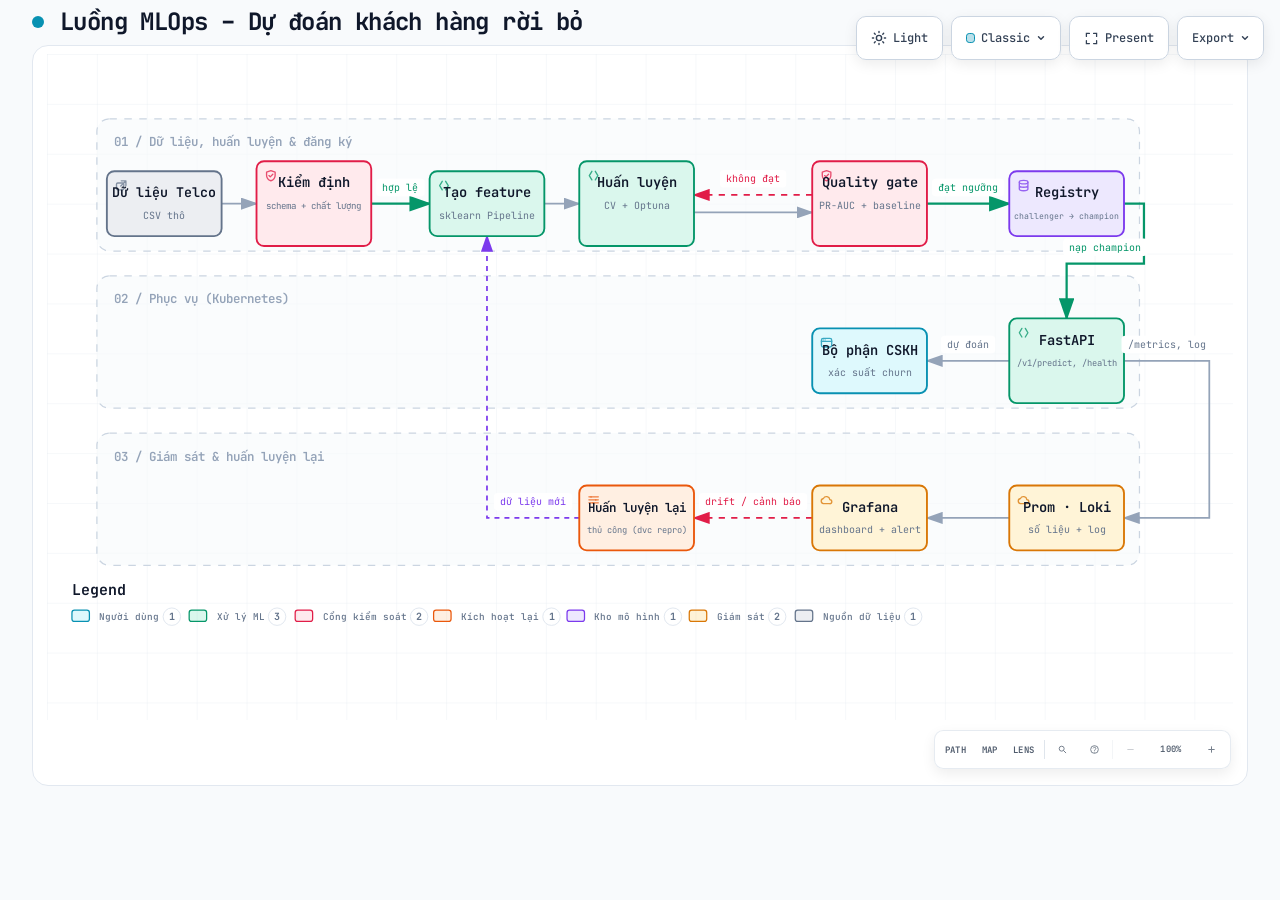
==== commit 577eecde: "Docs: regenerate the MLOps flow diagram, add Grafana screenshots, refresh the README gap list mlops-" ====
--- a/docs/mlops-flow.html
+++ b/docs/mlops-flow.html
@@ -5004,7 +5004,7 @@
     <!-- Main Diagram -->
     <div class="diagram-container" data-detail-level="read"
          data-preset-badge-editorial-plate="ARCHIFY / PLATE 04">
-      <svg viewBox="0 0 927 534" role="img" lang="en" aria-labelledby="archify-diagram-title archify-diagram-description" data-preset="classic" data-quality-profile="showcase">
+      <svg viewBox="0 0 951 534" role="img" lang="en" aria-labelledby="archify-diagram-title archify-diagram-description" data-preset="classic" data-quality-profile="showcase">
         <title id="archify-diagram-title">Luồng MLOps – Dự đoán khách hàng rời bỏ</title>
         <desc id="archify-diagram-description">A workflow diagram generated by Archify.</desc>
         <!-- Definitions -->
@@ -5034,7 +5034,7 @@
         <text x="54" y="74" class="t-dim" font-size="10" font-weight="600">01 / Dữ liệu, huấn luyện &amp; đăng ký</text>
 
         <rect data-graph-role="structural-frame" data-composition-frame-kind="lane" data-composition-frame-id="lane-1" x="40" y="178" width="836" height="106" rx="10" class="c-lane" stroke-width="1"/>
-        <text x="54" y="200" class="t-dim" font-size="10" font-weight="600">02 / Phục vụ (Docker Compose)</text>
+        <text x="54" y="200" class="t-dim" font-size="10" font-weight="600">02 / Phục vụ (Kubernetes)</text>
 
         <rect data-graph-role="structural-frame" data-composition-frame-kind="lane" data-composition-frame-id="lane-2" x="40" y="304" width="836" height="106" rx="10" class="c-lane" stroke-width="1"/>
         <text x="54" y="326" class="t-dim" font-size="10" font-weight="600">03 / Giám sát &amp; huấn luyện lại</text>
@@ -5047,14 +5047,14 @@
 
         <!-- Edge paths -->
         <path data-edge-from="api" data-edge-to="client" data-edge-label="dự đoán" data-edge-key="0" data-composition-points="771.6,246;705.6,246" d="M 771.6 246 L 705.6 246" class="a-default" stroke-width="1.4" marker-end="url(#arrowhead)"/>
-        <path data-edge-from="api" data-edge-to="prom" data-edge-label="/metrics" data-edge-key="1" data-composition-points="863.6,246;908.001,246;908.001,372;863.6,372" d="M 863.6 246 L 908.001 246 L 908.001 372 L 863.6 372" class="a-default" stroke-width="1.4" marker-end="url(#arrowhead)"/>
+        <path data-edge-from="api" data-edge-to="prom" data-edge-label="/metrics, log" data-edge-key="1" data-composition-points="863.6,246;932.001,246;932.001,372;863.6,372" d="M 863.6 246 L 932.001 246 L 932.001 372 L 863.6 372" class="a-default" stroke-width="1.4" marker-end="url(#arrowhead)"/>
         <path data-edge-from="features" data-edge-to="train" data-edge-key="2" data-composition-points="398.8,120;426.8,120" d="M 398.8 120 L 426.8 120" class="a-default" stroke-width="1.4" marker-end="url(#arrowhead)"/>
         <path data-edge-from="gate" data-edge-to="registry" data-edge-label="đạt ngưỡng" data-edge-key="3" data-composition-points="705.6,120;771.6,120" d="M 705.6 120 L 771.6 120" class="a-emphasis" stroke-width="1.8" marker-end="url(#arrowhead-emphasis)"/>
         <path data-edge-from="gate" data-edge-to="train" data-edge-label="không đạt" data-edge-key="4" data-composition-points="613.6,113;518.8,113" d="M 613.6 113 L 518.8 113" class="a-security" stroke-width="1.4" marker-end="url(#arrowhead-security)"/>
         <path data-edge-from="grafana" data-edge-to="retrain" data-edge-label="drift / cảnh báo" data-edge-key="5" data-composition-points="613.6,372;518.8,372" d="M 613.6 372 L 518.8 372" class="a-security" stroke-width="1.4" marker-end="url(#arrowhead-security)"/>
         <path data-edge-from="prom" data-edge-to="grafana" data-edge-key="6" data-composition-points="771.6,372;705.6,372" d="M 771.6 372 L 705.6 372" class="a-default" stroke-width="1.4" marker-end="url(#arrowhead)"/>
         <path data-edge-from="raw" data-edge-to="validate" data-edge-key="7" data-composition-points="140,120;168,120" d="M 140 120 L 168 120" class="a-default" stroke-width="1.4" marker-end="url(#arrowhead)"/>
-        <path data-edge-from="registry" data-edge-to="api" data-edge-label="nạp Production" data-edge-key="8" data-composition-points="863.6,120;879.6,120;879.6,168;817.6,168;817.6,212" d="M 863.6 120 L 879.6 120 L 879.6 168 L 817.6 168 L 817.6 212" class="a-emphasis" stroke-width="1.8" marker-end="url(#arrowhead-emphasis)"/>
+        <path data-edge-from="registry" data-edge-to="api" data-edge-label="nạp champion" data-edge-key="8" data-composition-points="863.6,120;879.6,120;879.6,168;817.6,168;817.6,212" d="M 863.6 120 L 879.6 120 L 879.6 168 L 817.6 168 L 817.6 212" class="a-emphasis" stroke-width="1.8" marker-end="url(#arrowhead-emphasis)"/>
         <path data-edge-from="retrain" data-edge-to="features" data-edge-label="dữ liệu mới" data-edge-key="9" data-composition-points="426.8,372;352.8,372;352.8,146" d="M 426.8 372 L 352.8 372 L 352.8 146" class="a-dashed" stroke-width="1.4" marker-end="url(#arrowhead-dashed)"/>
         <path data-edge-from="train" data-edge-to="gate" data-edge-key="10" data-composition-points="518.8,127;613.6,127" d="M 518.8 127 L 613.6 127" class="a-default" stroke-width="1.4" marker-end="url(#arrowhead)"/>
         <path data-edge-from="validate" data-edge-to="features" data-edge-label="hợp lệ" data-edge-key="11" data-composition-points="260,120;306.8,120" d="M 260 120 L 306.8 120" class="a-emphasis" stroke-width="1.8" marker-end="url(#arrowhead-emphasis)"/>
@@ -5108,8 +5108,8 @@
         <text data-detail="fine" x="472.8" y="142" class="t-backend" font-size="7" text-anchor="middle">XGBoost</text>
         </g>
 
-        <g id="node-gate" data-node-id="gate" data-node-label="Quality gate" tabindex="0" role="button" aria-label="Focus Quality gate, PR-AUC + fairness, Dữ liệu, huấn luyện &amp; đăng ký" aria-pressed="false" data-node-kind="security" data-node-sublabel="PR-AUC + fairness" data-node-tag="chặn" data-node-context="Dữ liệu, huấn luyện &amp; đăng ký">
-          <title>Quality gate · PR-AUC + fairness · Dữ liệu, huấn luyện &amp; đăng ký · chặn</title>
+        <g id="node-gate" data-node-id="gate" data-node-label="Quality gate" tabindex="0" role="button" aria-label="Focus Quality gate, PR-AUC + baseline, Dữ liệu, huấn luyện &amp; đăng ký" aria-pressed="false" data-node-kind="security" data-node-sublabel="PR-AUC + baseline" data-node-tag="chặn" data-node-context="Dữ liệu, huấn luyện &amp; đăng ký">
+          <title>Quality gate · PR-AUC + baseline · Dữ liệu, huấn luyện &amp; đăng ký · chặn</title>
           <rect x="613.6" y="86" width="92" height="68" rx="6" class="c-mask"/>
           <rect x="613.6" y="86" width="92" height="68" rx="6" class="c-security" stroke-width="1.5"/>
           <g aria-hidden="true" data-semantic-sigil="security" class="semantic-sigil s-security" transform="translate(619.6 92) scale(0.6875)">
@@ -5117,12 +5117,12 @@
             <path d="m5.8 8 1.5 1.5 3-3"/>
           </g>
           <text data-node-label="" data-detail-anchor="" x="659.6" y="107" class="t-primary" font-size="11" font-weight="600" text-anchor="middle">Quality gate</text>
-          <text data-detail="context" x="659.6" y="124" class="t-muted" font-size="8" text-anchor="middle">PR-AUC + fairness</text>
+          <text data-detail="context" x="659.6" y="124" class="t-muted" font-size="8" text-anchor="middle">PR-AUC + baseline</text>
         <text data-detail="fine" x="659.6" y="142" class="t-security" font-size="7" text-anchor="middle">chặn</text>
         </g>
 
-        <g id="node-registry" data-node-id="registry" data-node-label="Registry" tabindex="0" role="button" aria-label="Focus Registry, Staging → Production, Dữ liệu, huấn luyện &amp; đăng ký" aria-pressed="false" data-node-kind="database" data-node-sublabel="Staging → Production" data-node-context="Dữ liệu, huấn luyện &amp; đăng ký">
-          <title>Registry · Staging → Production · Dữ liệu, huấn luyện &amp; đăng ký</title>
+        <g id="node-registry" data-node-id="registry" data-node-label="Registry" tabindex="0" role="button" aria-label="Focus Registry, challenger → champion, Dữ liệu, huấn luyện &amp; đăng ký" aria-pressed="false" data-node-kind="database" data-node-sublabel="challenger → champion" data-node-context="Dữ liệu, huấn luyện &amp; đăng ký">
+          <title>Registry · challenger → champion · Dữ liệu, huấn luyện &amp; đăng ký</title>
           <rect x="771.6" y="94" width="92" height="52" rx="6" class="c-mask"/>
           <rect x="771.6" y="94" width="92" height="52" rx="6" class="c-database" stroke-width="1.5"/>
           <g aria-hidden="true" data-semantic-sigil="database" class="semantic-sigil s-database" transform="translate(777.6 100) scale(0.6875)">
@@ -5130,11 +5130,11 @@
             <path d="M3 4v8c0 1.1 2.2 2 5 2s5-.9 5-2V4M3 8c0 1.1 2.2 2 5 2s5-.9 5-2"/>
           </g>
           <text data-node-label="" data-detail-anchor="" x="817.6" y="115" class="t-primary" font-size="11" font-weight="600" text-anchor="middle">Registry</text>
-          <text data-detail="context" x="817.6" y="132" class="t-muted" font-size="7" text-anchor="middle">Staging → Production</text>
+          <text data-detail="context" x="817.6" y="132" class="t-muted" font-size="6.6" text-anchor="middle">challenger → champion</text>
         </g>
 
-        <g id="node-client" data-node-id="client" data-node-label="Bộ phận CSKH" tabindex="0" role="button" aria-label="Focus Bộ phận CSKH, xác suất churn, Phục vụ (Docker Compose)" aria-pressed="false" data-node-kind="frontend" data-node-sublabel="xác suất churn" data-node-context="Phục vụ (Docker Compose)">
-          <title>Bộ phận CSKH · xác suất churn · Phục vụ (Docker Compose)</title>
+        <g id="node-client" data-node-id="client" data-node-label="Bộ phận CSKH" tabindex="0" role="button" aria-label="Focus Bộ phận CSKH, xác suất churn, Phục vụ (Kubernetes)" aria-pressed="false" data-node-kind="frontend" data-node-sublabel="xác suất churn" data-node-context="Phục vụ (Kubernetes)">
+          <title>Bộ phận CSKH · xác suất churn · Phục vụ (Kubernetes)</title>
           <rect x="613.6" y="220" width="92" height="52" rx="6" class="c-mask"/>
           <rect x="613.6" y="220" width="92" height="52" rx="6" class="c-frontend" stroke-width="1.5"/>
           <g aria-hidden="true" data-semantic-sigil="frontend" class="semantic-sigil s-frontend" transform="translate(619.6 226) scale(0.6875)">
@@ -5147,8 +5147,8 @@
           <text data-detail="context" x="659.6" y="258" class="t-muted" font-size="8" text-anchor="middle">xác suất churn</text>
         </g>
 
-        <g id="node-api" data-node-id="api" data-node-label="FastAPI" tabindex="0" role="button" aria-label="Focus FastAPI, /v1/predict, /health, Phục vụ (Docker Compose)" aria-pressed="false" data-node-kind="backend" data-node-sublabel="/v1/predict, /health" data-node-tag="Docker" data-node-context="Phục vụ (Docker Compose)">
-          <title>FastAPI · /v1/predict, /health · Phục vụ (Docker Compose) · Docker</title>
+        <g id="node-api" data-node-id="api" data-node-label="FastAPI" tabindex="0" role="button" aria-label="Focus FastAPI, /v1/predict, /health, Phục vụ (Kubernetes)" aria-pressed="false" data-node-kind="backend" data-node-sublabel="/v1/predict, /health" data-node-tag="K8s" data-node-context="Phục vụ (Kubernetes)">
+          <title>FastAPI · /v1/predict, /health · Phục vụ (Kubernetes) · K8s</title>
           <rect x="771.6" y="212" width="92" height="68" rx="6" class="c-mask"/>
           <rect x="771.6" y="212" width="92" height="68" rx="6" class="c-backend" stroke-width="1.5"/>
           <g aria-hidden="true" data-semantic-sigil="backend" class="semantic-sigil s-backend" transform="translate(777.6 218) scale(0.6875)">
@@ -5156,11 +5156,11 @@
           </g>
           <text data-node-label="" data-detail-anchor="" x="817.6" y="233" class="t-primary" font-size="11" font-weight="600" text-anchor="middle">FastAPI</text>
           <text data-detail="context" x="817.6" y="250" class="t-muted" font-size="7" text-anchor="middle">/v1/predict, /health</text>
-        <text data-detail="fine" x="817.6" y="268" class="t-backend" font-size="7" text-anchor="middle">Docker</text>
+        <text data-detail="fine" x="817.6" y="268" class="t-backend" font-size="7" text-anchor="middle">K8s</text>
         </g>
 
-        <g id="node-retrain" data-node-id="retrain" data-node-label="Huấn luyện lại" tabindex="0" role="button" aria-label="Focus Huấn luyện lại, thủ công / workflow, Giám sát &amp; huấn luyện lại" aria-pressed="false" data-node-kind="messagebus" data-node-sublabel="thủ công / workflow" data-node-context="Giám sát &amp; huấn luyện lại">
-          <title>Huấn luyện lại · thủ công / workflow · Giám sát &amp; huấn luyện lại</title>
+        <g id="node-retrain" data-node-id="retrain" data-node-label="Huấn luyện lại" tabindex="0" role="button" aria-label="Focus Huấn luyện lại, thủ công (dvc repro), Giám sát &amp; huấn luyện lại" aria-pressed="false" data-node-kind="messagebus" data-node-sublabel="thủ công (dvc repro)" data-node-context="Giám sát &amp; huấn luyện lại">
+          <title>Huấn luyện lại · thủ công (dvc repro) · Giám sát &amp; huấn luyện lại</title>
           <rect x="426.8" y="346" width="92" height="52" rx="6" class="c-mask"/>
           <rect x="426.8" y="346" width="92" height="52" rx="6" class="c-messagebus" stroke-width="1.5"/>
           <g aria-hidden="true" data-semantic-sigil="messagebus" class="semantic-sigil s-messagebus" transform="translate(432.8 352) scale(0.6875)">
@@ -5170,7 +5170,7 @@
             <circle cx="7" cy="11.5" r="1" class="sigil-fill"/>
           </g>
           <text data-node-label="" data-detail-anchor="" x="472.8" y="367" class="t-primary" font-size="10" font-weight="600" text-anchor="middle">Huấn luyện lại</text>
-          <text data-detail="context" x="472.8" y="384" class="t-muted" font-size="7.3" text-anchor="middle">thủ công / workflow</text>
+          <text data-detail="context" x="472.8" y="384" class="t-muted" font-size="7" text-anchor="middle">thủ công (dvc repro)</text>
         </g>
 
         <g id="node-grafana" data-node-id="grafana" data-node-label="Grafana" tabindex="0" role="button" aria-label="Focus Grafana, dashboard + alert, Giám sát &amp; huấn luyện lại" aria-pressed="false" data-node-kind="cloud" data-node-sublabel="dashboard + alert" data-node-context="Giám sát &amp; huấn luyện lại">
@@ -5184,15 +5184,15 @@
           <text data-detail="context" x="659.6" y="384" class="t-muted" font-size="8" text-anchor="middle">dashboard + alert</text>
         </g>
 
-        <g id="node-prom" data-node-id="prom" data-node-label="Prometheus" tabindex="0" role="button" aria-label="Focus Prometheus, scrape /metrics, Giám sát &amp; huấn luyện lại" aria-pressed="false" data-node-kind="cloud" data-node-sublabel="scrape /metrics" data-node-context="Giám sát &amp; huấn luyện lại">
-          <title>Prometheus · scrape /metrics · Giám sát &amp; huấn luyện lại</title>
+        <g id="node-prom" data-node-id="prom" data-node-label="Prom · Loki" tabindex="0" role="button" aria-label="Focus Prom · Loki, số liệu + log, Giám sát &amp; huấn luyện lại" aria-pressed="false" data-node-kind="cloud" data-node-sublabel="số liệu + log" data-node-context="Giám sát &amp; huấn luyện lại">
+          <title>Prom · Loki · số liệu + log · Giám sát &amp; huấn luyện lại</title>
           <rect x="771.6" y="346" width="92" height="52" rx="6" class="c-mask"/>
           <rect x="771.6" y="346" width="92" height="52" rx="6" class="c-cloud" stroke-width="1.5"/>
           <g aria-hidden="true" data-semantic-sigil="cloud" class="semantic-sigil s-cloud" transform="translate(777.6 352) scale(0.6875)">
             <path d="M4.3 12.5h7.3a2.4 2.4 0 0 0 .2-4.8 4 4 0 0 0-7.5-1.3A3.1 3.1 0 0 0 4.3 12.5Z"/>
           </g>
-          <text data-node-label="" data-detail-anchor="" x="817.6" y="367" class="t-primary" font-size="11" font-weight="600" text-anchor="middle">Prometheus</text>
-          <text data-detail="context" x="817.6" y="384" class="t-muted" font-size="8" text-anchor="middle">scrape /metrics</text>
+          <text data-node-label="" data-detail-anchor="" x="817.6" y="367" class="t-primary" font-size="11" font-weight="600" text-anchor="middle">Prom · Loki</text>
+          <text data-detail="context" x="817.6" y="384" class="t-muted" font-size="8" text-anchor="middle">số liệu + log</text>
         </g>
 
         <!-- Edge labels -->
@@ -5200,9 +5200,9 @@
           <rect x="716.8000000000001" y="226" width="43.6" height="14" rx="3" class="c-mask"/>
           <text x="738.6" y="236" class="t-muted" font-size="8" text-anchor="middle">dự đoán</text>
         </g>
-        <g data-detail="context" data-edge-from="api" data-edge-to="prom" data-edge-label="/metrics" data-edge-key="1">
-          <rect x="861.6005" y="226" width="48.4" height="14" rx="3" class="c-mask"/>
-          <text x="885.8005" y="236" class="t-muted" font-size="8" text-anchor="middle">/metrics</text>
+        <g data-detail="context" data-edge-from="api" data-edge-to="prom" data-edge-label="/metrics, log" data-edge-key="1">
+          <rect x="861.6005" y="226" width="72.4" height="14" rx="3" class="c-mask"/>
+          <text x="897.8005" y="236" class="t-muted" font-size="8" text-anchor="middle">/metrics, log</text>
         </g>
 
         <g data-detail="context" data-edge-from="gate" data-edge-to="registry" data-edge-label="đạt ngưỡng" data-edge-key="3">
@@ -5219,9 +5219,9 @@
         </g>
 
 
-        <g data-detail="context" data-edge-from="registry" data-edge-to="api" data-edge-label="nạp Production" data-edge-key="8">
-          <rect x="810" y="148" width="77.2" height="14" rx="3" class="c-mask"/>
-          <text x="848.6" y="158" class="t-backend" font-size="8" text-anchor="middle">nạp Production</text>
+        <g data-detail="context" data-edge-from="registry" data-edge-to="api" data-edge-label="nạp champion" data-edge-key="8">
+          <rect x="814.8000000000001" y="148" width="67.6" height="14" rx="3" class="c-mask"/>
+          <text x="848.6" y="158" class="t-backend" font-size="8" text-anchor="middle">nạp champion</text>
         </g>
         <g data-detail="context" data-edge-from="retrain" data-edge-to="features" data-edge-label="dữ liệu mới" data-edge-key="9">
           <rect x="358.40000000000003" y="352" width="62.8" height="14" rx="3" class="c-mask"/>
